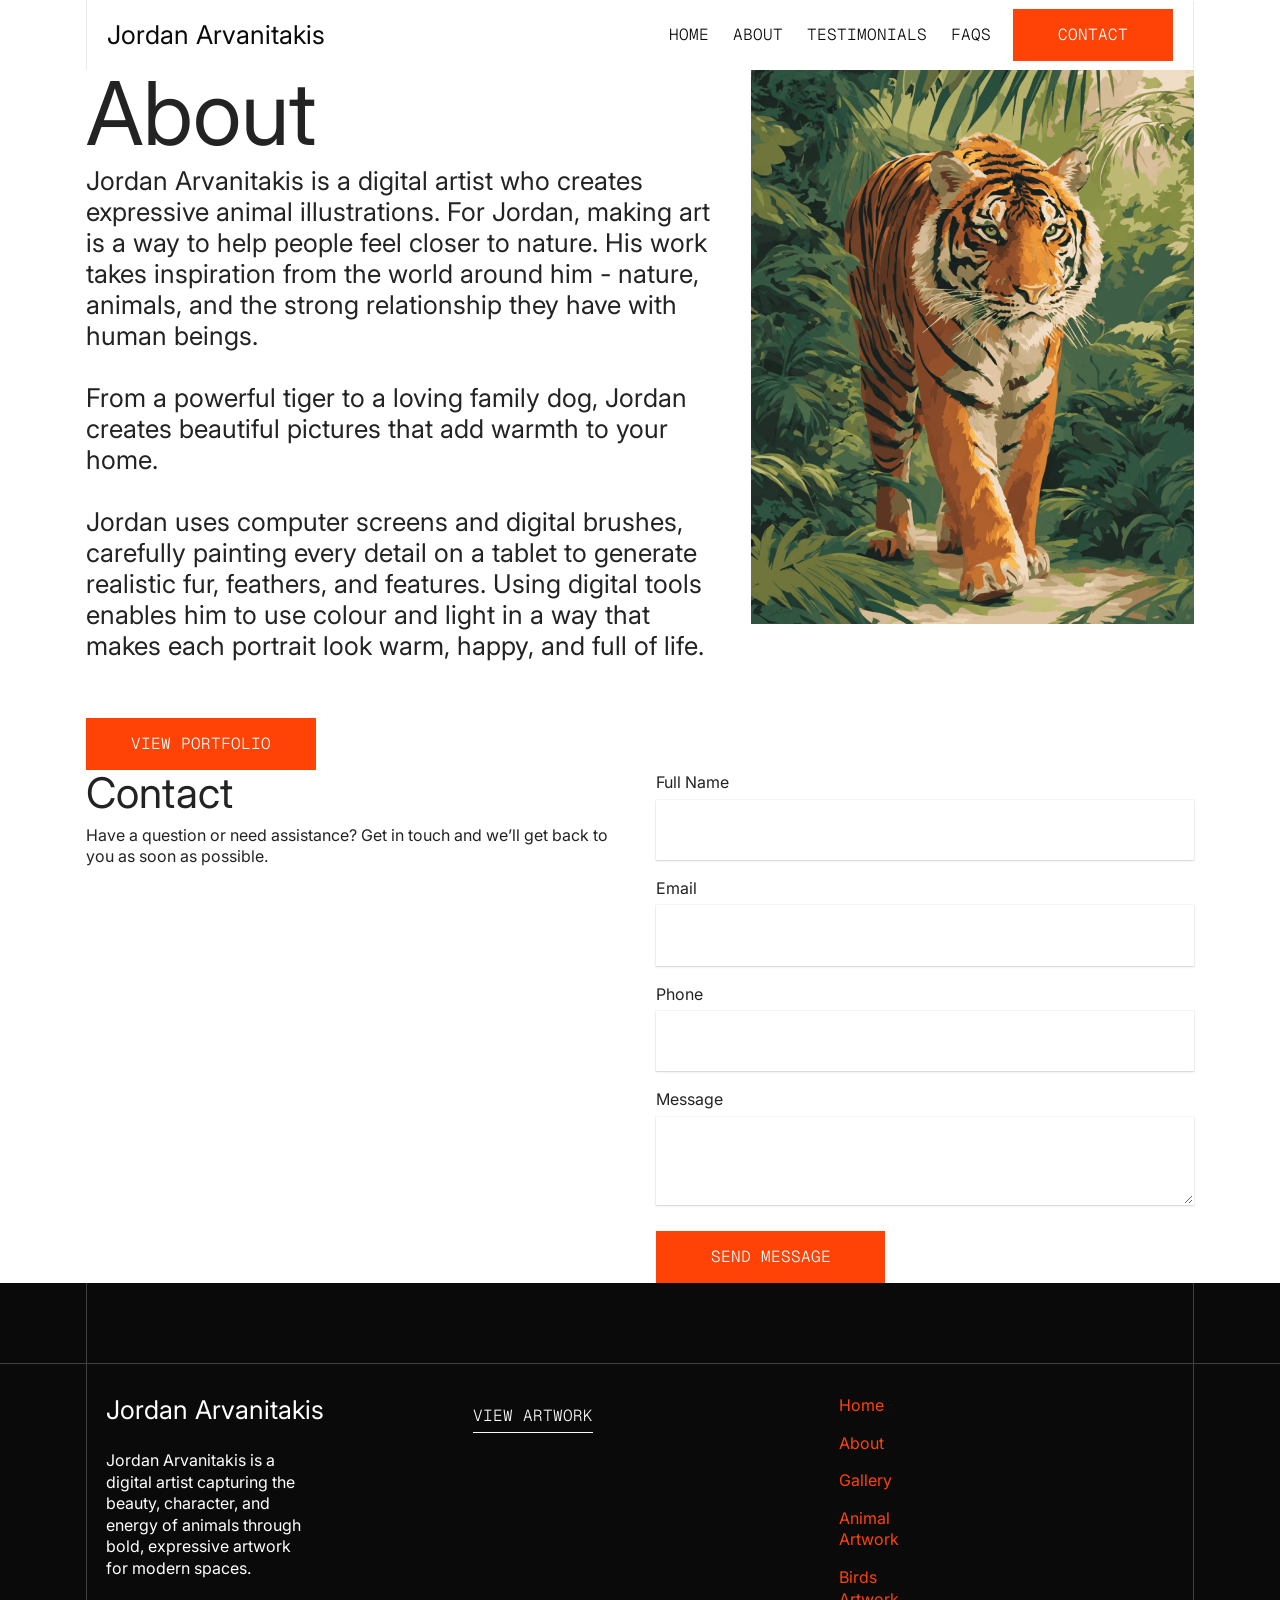
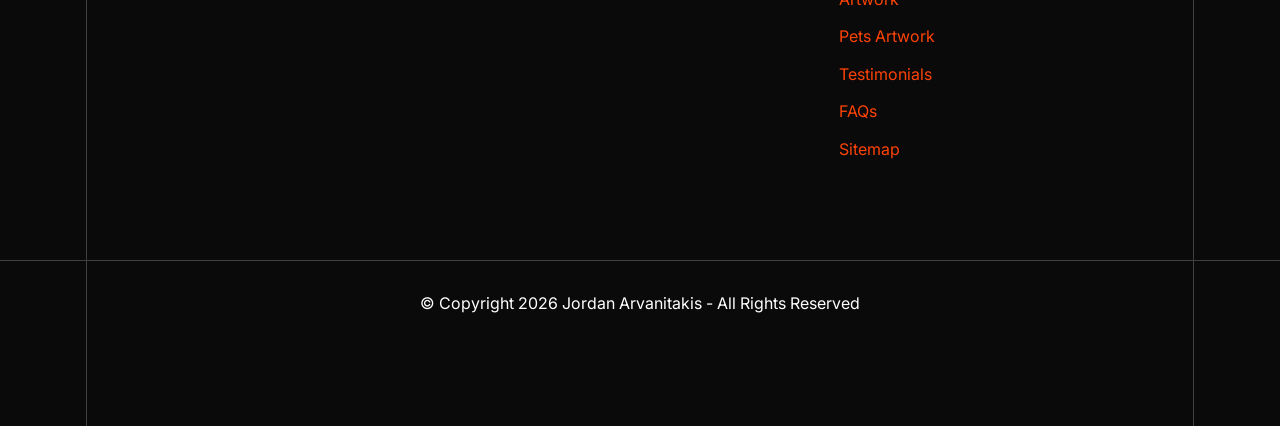
==== about.html @ f54980c2 "Add files via upload" ====
<!DOCTYPE html>
<html  >
<head>
  
  <meta charset="UTF-8">
  <meta http-equiv="X-UA-Compatible" content="IE=edge">
  
  <meta name="viewport" content="width=device-width, initial-scale=1, minimum-scale=1">
  <link rel="shortcut icon" href="assets/images/jordan-arvanitakis-favicon.png-128x128.png" type="image/x-icon">
  <meta name="description" content="Jordan Arvanitakis is a digital artist specialising in creating stylised, illustration-based artwork that emphasises colour, shape, and personality over realism.">
  
  
  <title>About - Jordan Arvanitakis</title>
  <link rel="stylesheet" href="assets/bootstrap/css/bootstrap.min.css">
  <link rel="stylesheet" href="assets/dropdown/css/style.css">
  <link rel="stylesheet" href="assets/socicon/css/styles.css">
  <link rel="stylesheet" href="assets/theme/css/style.css">
  <link rel="stylesheet" href="assets/recaptcha.css">
  <link rel="preload" href="https://fonts.googleapis.com/css?family=Inter:100,200,300,400,500,600,700,800,900,100i,200i,300i,400i,500i,600i,700i,800i,900i&display=swap" as="style" onload="this.onload=null;this.rel='stylesheet'">
  <noscript><link rel="stylesheet" href="https://fonts.googleapis.com/css?family=Inter:100,200,300,400,500,600,700,800,900,100i,200i,300i,400i,500i,600i,700i,800i,900i&display=swap"></noscript>
  <link rel="preload" href="https://fonts.googleapis.com/css?family=Geist+Mono:100,200,300,400,500,600,700,800,900&display=swap" as="style" onload="this.onload=null;this.rel='stylesheet'">
  <noscript><link rel="stylesheet" href="https://fonts.googleapis.com/css?family=Geist+Mono:100,200,300,400,500,600,700,800,900&display=swap"></noscript>
  <link rel="preload" as="style" href="assets/mobirise/css/mbr-additional.css?v=6giE4V"><link rel="stylesheet" href="assets/mobirise/css/mbr-additional.css?v=6giE4V" type="text/css">

  
  <meta name="google-site-verification" content="f8q4FgjmAoF-cFjdbqZAluXVYuBTKn4Tgm8tAEx5ZVU" />
  
</head>
<body>
  
  <section data-bs-version="5.1" class="menu menu01 capturem5 cid-uZd7XUgKA3" once="menu" id="menu01-12">
    

    <nav class="navbar navbar-dropdown navbar-expand-lg">
        <div class="content-wrap container">
            <div class="navbar-brand">
                
                <span class="navbar-caption-wrap"><a class="navbar-caption text-black text-primary display-5" href="https://www.jordanarvanitakis.com/">Jordan Arvanitakis<br></a></span>
            </div>
            <button class="navbar-toggler" type="button" data-toggle="collapse" data-bs-toggle="collapse" data-target="#navbarSupportedContent" data-bs-target="#navbarSupportedContent" aria-controls="navbarNavAltMarkup" aria-expanded="false" aria-label="Toggle navigation">
                <div class="hamburger">
                    <span></span>
                    <span></span>
                    <span></span>
                    <span></span>
                </div>
            </button>
            <div class="collapse navbar-collapse" id="navbarSupportedContent">
                <ul class="navbar-nav nav-dropdown" data-app-modern-menu="true"><li class="nav-item"><a class="nav-link link text-black text-primary display-4" href="https://www.jordanarvanitakis.com/">Home</a></li>
                    <li class="nav-item"><a class="nav-link link text-black text-primary display-4" href="index.html#header02-6">About</a></li>
                    <li class="nav-item"><a class="nav-link link text-black text-primary display-4" href="index.html#slider01-d">Testimonials</a>
                    </li>
                    <li class="nav-item"><a class="nav-link link text-black text-primary display-4" href="index.html#list02-g">FAQS</a>
                    </li></ul>
                
                <div class="navbar-buttons mbr-section-btn"><a class="btn btn-primary display-4" href="index.html#form01-7">Contact</a></div>
            </div>
        </div>
    </nav>
</section>

<section data-bs-version="5.1" class="header02 capturem5 cid-vkAqWLgUhb" id="header02-14">
    

    
    

    <div class="container">
        <div class="row">
            <div class="col-12">
                <div class="content-wrapper">
                    <div class="content-wrap row">
                        <div class="col-12 col-lg-7">
                            <h2 class="mbr-section-title mbr-fonts-style display-1">
								About&nbsp;</h2>
                            <div class="text-wrapper">
                                <p class="mbr-text mbr-fonts-style display-5">Jordan Arvanitakis is a digital artist who creates expressive animal illustrations. For Jordan, making art is a way to help people feel closer to nature. His work takes inspiration from the world around him - nature, animals, and the strong relationship they have with human beings. <br><br>From a powerful tiger to a loving family dog, Jordan creates beautiful pictures that add warmth to your home.<br><br>Jordan uses computer screens and digital brushes, carefully painting every detail on a tablet to generate realistic fur, feathers, and features. Using digital tools enables him to use colour and light in a way that makes each portrait look warm, happy, and full of life.<br><br></p>
                            </div>
                            <div class="mbr-section-btn"><a class="btn btn-primary display-4" href="index.html#pricing02-h">
                                    View Portfolio
                                </a></div>
                        </div>
                        <div class="col-12 col-lg-5">
                            <div class="image-wrapper">
                                <div class="decor-wrap decor_1">
                                    <div class="item-decor"></div>
                                    <div class="item-decor decor-opacity"></div>
                                    <div class="item-decor"></div>
                                    <div class="item-decor"></div>
                                    <div class="item-decor decor-opacity"></div>
                                    <div class="item-decor decor-opacity"></div>
                                    <div class="item-decor decor-opacity"></div>
                                    <div class="item-decor shadow-none"></div>
                                    <div class="item-decor decor-opacity"></div>
                                </div>
                                <div class="decor-wrap decor_2">
                                    <div class="item-decor"></div>
                                    <div class="item-decor decor-opacity"></div>
                                    <div class="item-decor"></div>
                                </div>
                                <div class="image-wrap">
                                    <img src="assets/images/tiger.png-730x913.png" alt="digital art of a tiger">
                                </div>
                            </div>
                        </div>
                    </div>
                </div>
            </div>
        </div>
    </div>
</section>

<section data-bs-version="5.1" class="Form01 capturem5 cid-vkB77VIBfO" id="form01-15">
    

    
    

    <div class="container">
        <div class="row">
            <div class="col-12">
                <div class="content-wrapper">
                    <div class="content-wrap row">
                        <div class="col-12 col-lg-6">
                            <div class="title-wrapper">
                                <h2 class="mbr-section-title mbr-fonts-style display-2">
                                    Contact</h2>
                                <div class="text-wrapper">
                                    <p class="mbr-text mbr-fonts-style display-7">Have a question or need assistance? Get in touch and we’ll get back to you as soon as possible.<br></p>
                                </div>
                            </div>
                        </div>
                        <div class="col-12 col-lg-6">
                            <div class="mbr-form form-wrap middle-radius" data-form-type="formoid">
<!--Formbuilder Form-->
<form action="https://mobirise.eu/" method="POST" class="mbr-form form-with-styler" data-form-title="Form Name"><input type="hidden" name="email" data-form-email="true" value="BjHEv4PGvxFj/f1jnv/EBvEITRtu7Qy/v86dDc4UQ9Gm+yUvJw062eaAPAWQ0cmjGaEs1rf5EtgMruWwpx9fwsbx9ehwPtE4gn3LXOIfcolq3XjueEJnZXJbe3gaA4cv.vrNn/EWXDWfctPG412ZztK6uyhVilGeQx8qAEzvjsHOgpoCjf62zA1waWD1RDLMI2y8jzPySxSlwmOGtSCg23nObzwdxp5aoTUyeSH+NmWI6IJtOSpMcE4PUJhW1cqg+">
<div class="row">
<div hidden="hidden" data-form-alert="" class="alert alert-success col-12">Thank you. We will get in touch with you shortly.</div>
<div hidden="hidden" data-form-alert-danger="" class="alert alert-danger col-12"> Oops...! some problem! </div>
</div>
<div class="dragArea row">
<div class="col-lg-12 col-md-12 col-sm-12 form-group mb-3" data-for="name">
<label for="name-form01-15" class="form-control-label mbr-fonts-style display-7">Full Name</label>
<input type="text" name="name" data-form-field="name" class="form-control display-7" value="" id="name-form01-15">
</div>
<div class="col-lg-12 col-md-12 col-sm-12 form-group mb-3" data-for="email1">
<label for="email1-form01-15" class="form-control-label mbr-fonts-style display-7">Email</label>
<input type="email" name="email1" data-form-field="email1" class="form-control display-7" value="" id="email1-form01-15">
</div>
<div data-for="phone" class="col-lg-12 col-md-12 col-sm-12 form-group mb-3">
<label for="phone-form01-15" class="form-control-label mbr-fonts-style display-7">Phone</label>
<input type="text" name="phone" data-form-field="phone" class="form-control display-7" value="" id="phone-form01-15">
</div>
<div data-for="textarea" class="col-lg-12 col-md-12 col-sm-12 form-group mb-3">
<label for="textarea-form01-15" class="form-control-label mbr-fonts-style display-7">Message</label>
<textarea name="textarea" data-form-field="textarea" class="form-control display-7" id="textarea-form01-15"></textarea>
</div>
<div class="col-md-auto col mbr-section-btn">
<button type="submit" class="w-100 btn btn-primary display-4"> Send message </button>
</div>
</div>
</form><!--Formbuilder Form-->
</div>
                        </div>
                    </div>
                </div>
            </div>
        </div>
    </div>
</section>

<section data-bs-version="5.1" class="footer01 capturem5 cid-uZd8r8mhJC" once="footers" id="footer01-13">
	

	
	

	<div class="container">
		<div class="row">
			<div class="col-12">
				<div class="content-wrapper">
					<div class="border-wrap border_1"></div>
					<div class="content-wrap row justify-content-center main-wrap">
						<div class="col-12 col-lg-4">
							<h2 class="mbr-section-title mbr-fonts-style display-5">Jordan Arvanitakis</h2>
							<div class="text-wrapper">
								<p class="mbr-text mbr-fonts-style display-7">Jordan Arvanitakis is a digital artist capturing the beauty, character, and energy of animals through bold, expressive artwork for modern spaces.
								</p>
							</div>
						</div>
						<div class="col-12 col-lg-4">
							<div class="mbr-section-btn"><a class="btn btn-white-outline display-4" href="index.html#header01-5">
									View Artwork<br></a></div>
						</div>
						<div class="col-12 col-lg-4">
							<div class="nav-wrapper">
								<div class="nav-wrap">
									
									<ul class="list mbr-fonts-style display-7">
										<li class="item-wrap"><a href="https://www.jordanarvanitakis.com/" class="text-primary">Home</a></li>
										<li class="item-wrap"><a href="index.html#header02-6" class="text-primary">About</a></li>
										<li class="item-wrap"><a href="index.html#header01-5" class="text-primary">Gallery</a></li><li class="item-wrap"><a href="digital-animals-artwork.html" class="text-primary">Animal Artwork</a></li><li class="item-wrap"><a href="digital-birds-artwork.html" class="text-primary">Birds Artwork</a></li><li class="item-wrap"><a href="digital-pets-artwork.html" class="text-primary">Pets Artwork</a></li><li class="item-wrap"><a href="index.html#slider01-d" class="text-primary">Testimonials</a></li>
										<li class="item-wrap"><a href="index.html#list02-g" class="text-primary">FAQs</a></li><li class="item-wrap"><a href="html-sitemap.html" class="text-primary">Sitemap</a></li>
									</ul>
								</div>
							</div>
						</div>
					</div>
					<div class="border-wrap border_2"></div>
				</div>
				<div class="content-wrapper">
					<div class="content-wrap row">
						<div class="col-12">
							<p class="mbr-copy mbr-fonts-style display-7">
								© Copyright 2026 Jordan Arvanitakis - All Rights Reserved
							</p>
						</div>
					</div>
				</div>
			</div>
		</div>
	</div>
</section>


<script src="assets/bootstrap/js/bootstrap.bundle.min.js"></script>
  <script src="assets/smoothscroll/smooth-scroll.js"></script>
  <script src="assets/ytplayer/index.js"></script>
  <script src="assets/dropdown/js/navbar-dropdown.js"></script>
  <script src="assets/theme/js/script.js"></script>
  <script src="assets/formoid.min.js"></script>
  
  
  
</body>
</html>
---- assets/dropdown/css/style.css ----
.navbar-dropdown {
  left: 0;
  padding: 0;
  position: absolute;
  right: 0;
  top: 0;
  transition: all 0.45s ease;
  z-index: 1030;
  background: #282828; }
  .navbar-dropdown .navbar-logo {
    margin-right: 0.8rem;
    transition: margin 0.3s ease-in-out;
    vertical-align: middle; }
    .navbar-dropdown .navbar-logo img {
      height: 3.125rem;
      transition: all 0.3s ease-in-out; }
    .navbar-dropdown .navbar-logo.mbr-iconfont {
      font-size: 3.125rem;
      line-height: 3.125rem; }
  .navbar-dropdown .navbar-caption {
    font-weight: 700;
    white-space: normal;
    vertical-align: -4px;
    line-height: 3.125rem !important; }
    .navbar-dropdown .navbar-caption, .navbar-dropdown .navbar-caption:hover {
      color: inherit;
      text-decoration: none; }
  .navbar-dropdown .mbr-iconfont + .navbar-caption {
    vertical-align: -1px; }
  .navbar-dropdown.navbar-fixed-top {
    position: fixed; }
  .navbar-dropdown .navbar-brand span {
    vertical-align: -4px; }
  .navbar-dropdown.bg-color.transparent {
    background: none; }
  .navbar-dropdown.navbar-short .navbar-brand {
    padding: 0.625rem 0; }
    .navbar-dropdown.navbar-short .navbar-brand span {
      vertical-align: -1px; }
  .navbar-dropdown.navbar-short .navbar-caption {
    line-height: 2.375rem !important;
    vertical-align: -2px; }
  .navbar-dropdown.navbar-short .navbar-logo {
    margin-right: 0.5rem; }
    .navbar-dropdown.navbar-short .navbar-logo img {
      height: 2.375rem; }
    .navbar-dropdown.navbar-short .navbar-logo.mbr-iconfont {
      font-size: 2.375rem;
      line-height: 2.375rem; }
  .navbar-dropdown.navbar-short .mbr-table-cell {
    height: 3.625rem; }
  .navbar-dropdown .navbar-close {
    left: 0.6875rem;
    position: fixed;
    top: 0.75rem;
    z-index: 1000; }
  .navbar-dropdown .hamburger-icon {
    content: "";
    display: inline-block;
    vertical-align: middle;
    width: 16px;
    -webkit-box-shadow: 0 -6px 0 1px #282828,0 0 0 1px #282828,0 6px 0 1px #282828;
    -moz-box-shadow: 0 -6px 0 1px #282828,0 0 0 1px #282828,0 6px 0 1px #282828;
    box-shadow: 0 -6px 0 1px #282828,0 0 0 1px #282828,0 6px 0 1px #282828; }

.dropdown-menu .dropdown-toggle[data-toggle="dropdown-submenu"]::after {
  border-bottom: 0.35em solid transparent;
  border-left: 0.35em solid;
  border-right: 0;
  border-top: 0.35em solid transparent;
  margin-left: 0.3rem; }

.dropdown-menu .dropdown-item:focus {
  outline: 0; }

.nav-dropdown {
  font-size: 0.75rem;
  font-weight: 500;
  height: auto !important; }
  .nav-dropdown .nav-btn {
    padding-left: 1rem; }
  .nav-dropdown .link {
    margin: .667em 1.667em;
    font-weight: 500;
    padding: 0;
    transition: color .2s ease-in-out; }
    .nav-dropdown .link.dropdown-toggle {
      margin-right: 2.583em; }
      .nav-dropdown .link.dropdown-toggle::after {
        margin-left: .25rem;
        border-top: 0.35em solid;
        border-right: 0.35em solid transparent;
        border-left: 0.35em solid transparent;
        border-bottom: 0; }
      .nav-dropdown .link.dropdown-toggle[aria-expanded="true"] {
        margin: 0;
        padding: 0.667em 3.263em  0.667em 1.667em; }
  .nav-dropdown .link::after,
  .nav-dropdown .dropdown-item::after {
    color: inherit; }
  .nav-dropdown .btn {
    font-size: 0.75rem;
    font-weight: 700;
    letter-spacing: 0;
    margin-bottom: 0;
    padding-left: 1.25rem;
    padding-right: 1.25rem; }
  .nav-dropdown .dropdown-menu {
    border-radius: 0;
    border: 0;
    left: 0;
    margin: 0;
    padding-bottom: 1.25rem;
    padding-top: 1.25rem;
    position: relative; }
  .nav-dropdown .dropdown-submenu {
    margin-left: 0.125rem;
    top: 0; }
  .nav-dropdown .dropdown-item {
    font-weight: 500;
    line-height: 2;
    padding: 0.3846em 4.615em 0.3846em 1.5385em;
    position: relative;
    transition: color .2s ease-in-out, background-color .2s ease-in-out; }
    .nav-dropdown .dropdown-item::after {
      margin-top: -0.3077em;
      position: absolute;
      right: 1.1538em;
      top: 50%; }
    .nav-dropdown .dropdown-item:focus, .nav-dropdown .dropdown-item:hover {
      background: none; }

@media (max-width: 767px) {
  .nav-dropdown.navbar-toggleable-sm {
    bottom: 0;
    display: none;
    left: 0;
    overflow-x: hidden;
    position: fixed;
    top: 0;
    transform: translateX(-100%);
    -ms-transform: translateX(-100%);
    -webkit-transform: translateX(-100%);
    width: 18.75rem;
    z-index: 999; } }
.nav-dropdown.navbar-toggleable-xl {
  bottom: 0;
  display: none;
  left: 0;
  overflow-x: hidden;
  position: fixed;
  top: 0;
  transform: translateX(-100%);
  -ms-transform: translateX(-100%);
  -webkit-transform: translateX(-100%);
  width: 18.75rem;
  z-index: 999; }

.nav-dropdown-sm {
  display: block !important;
  overflow-x: hidden;
  overflow: auto;
  padding-top: 3.875rem; }
  .nav-dropdown-sm::after {
    content: "";
    display: block;
    height: 3rem;
    width: 100%; }
  .nav-dropdown-sm.collapse.in ~ .navbar-close {
    display: block !important; }
  .nav-dropdown-sm.collapsing, .nav-dropdown-sm.collapse.in {
    transform: translateX(0);
    -ms-transform: translateX(0);
    -webkit-transform: translateX(0);
    transition: all 0.25s ease-out;
    -webkit-transition: all 0.25s ease-out;
    background: #282828; }
  .nav-dropdown-sm.collapsing[aria-expanded="false"] {
    transform: translateX(-100%);
    -ms-transform: translateX(-100%);
    -webkit-transform: translateX(-100%); }
  .nav-dropdown-sm .nav-item {
    display: block;
    margin-left: 0 !important;
    padding-left: 0; }
  .nav-dropdown-sm .link,
  .nav-dropdown-sm .dropdown-item {
    border-top: 1px dotted rgba(255, 255, 255, 0.1);
    font-size: 0.8125rem;
    line-height: 1.6;
    margin: 0 !important;
    padding: 0.875rem 2.4rem 0.875rem 1.5625rem !important;
    position: relative;
    white-space: normal; }
    .nav-dropdown-sm .link:focus, .nav-dropdown-sm .link:hover,
    .nav-dropdown-sm .dropdown-item:focus,
    .nav-dropdown-sm .dropdown-item:hover {
      background: rgba(0, 0, 0, 0.2) !important;
      color: #c0a375; }
  .nav-dropdown-sm .nav-btn {
    position: relative;
    padding: 1.5625rem 1.5625rem 0 1.5625rem; }
    .nav-dropdown-sm .nav-btn::before {
      border-top: 1px dotted rgba(255, 255, 255, 0.1);
      content: "";
      left: 0;
      position: absolute;
      top: 0;
      width: 100%; }
    .nav-dropdown-sm .nav-btn + .nav-btn {
      padding-top: 0.625rem; }
      .nav-dropdown-sm .nav-btn + .nav-btn::before {
        display: none; }
  .nav-dropdown-sm .btn {
    padding: 0.625rem 0; }
  .nav-dropdown-sm .dropdown-toggle[data-toggle="dropdown-submenu"]::after {
    margin-left: .25rem;
    border-top: 0.35em solid;
    border-right: 0.35em solid transparent;
    border-left: 0.35em solid transparent;
    border-bottom: 0; }
  .nav-dropdown-sm .dropdown-toggle[data-toggle="dropdown-submenu"][aria-expanded="true"]::after {
    border-top: 0;
    border-right: 0.35em solid transparent;
    border-left: 0.35em solid transparent;
    border-bottom: 0.35em solid; }
  .nav-dropdown-sm .dropdown-menu {
    margin: 0;
    padding: 0;
    position: relative;
    top: 0;
    left: 0;
    width: 100%;
    border: 0;
    float: none;
    border-radius: 0;
    background: none; }
  .nav-dropdown-sm .dropdown-submenu {
    left: 100%;
    margin-left: 0.125rem;
    margin-top: -1.25rem;
    top: 0; }

.navbar-toggleable-sm .nav-dropdown .dropdown-menu {
  position: absolute; }

.navbar-toggleable-sm .nav-dropdown .dropdown-submenu {
  left: 100%;
  margin-left: 0.125rem;
  margin-top: -1.25rem;
  top: 0; }

.navbar-toggleable-sm.opened .nav-dropdown .dropdown-menu {
  position: relative; }

.navbar-toggleable-sm.opened .nav-dropdown .dropdown-submenu {
  left: 0;
  margin-left: 00rem;
  margin-top: 0rem;
  top: 0; }

.is-builder .nav-dropdown.collapsing {
  transition: none !important; }
---- assets/socicon/css/styles.css ----
@charset "UTF-8";

@font-face {
  font-family: 'Socicon';
  src:  url('../fonts/socicon.eot');
  src:  url('../fonts/socicon.eot?#iefix') format('embedded-opentype'),
    url('../fonts/socicon.woff2') format('woff2'),
    url('../fonts/socicon.ttf') format('truetype'),
    url('../fonts/socicon.woff') format('woff'),
    url('../fonts/socicon.svg#socicon') format('svg');
  font-weight: normal;
  font-style: normal;
  font-display: swap;
}

[data-icon]:before {
  font-family: "socicon" !important;
  content: attr(data-icon);
  font-style: normal !important;
  font-weight: normal !important;
  font-variant: normal !important;
  text-transform: none !important;
  speak: none;
  line-height: 1;
  -webkit-font-smoothing: antialiased;
  -moz-osx-font-smoothing: grayscale;
}

[class^="socicon-"], [class*=" socicon-"] {
  /* use !important to prevent issues with browser extensions that change fonts */
  font-family: 'Socicon' !important;
  speak: none;
  font-style: normal;
  font-weight: normal;
  font-variant: normal;
  text-transform: none;
  line-height: 1;

  /* Better Font Rendering =========== */
  -webkit-font-smoothing: antialiased;
  -moz-osx-font-smoothing: grayscale;
}

.socicon-500px:before {
  content: "\e000";
}
.socicon-8tracks:before {
  content: "\e001";
}
.socicon-airbnb:before {
  content: "\e002";
}
.socicon-alliance:before {
  content: "\e003";
}
.socicon-amazon:before {
  content: "\e004";
}
.socicon-amplement:before {
  content: "\e005";
}
.socicon-android:before {
  content: "\e006";
}
.socicon-angellist:before {
  content: "\e007";
}
.socicon-apple:before {
  content: "\e008";
}
.socicon-appnet:before {
  content: "\e009";
}
.socicon-baidu:before {
  content: "\e00a";
}
.socicon-bandcamp:before {
  content: "\e00b";
}
.socicon-battlenet:before {
  content: "\e00c";
}
.socicon-mixer:before {
  content: "\e00d";
}
.socicon-bebee:before {
  content: "\e00e";
}
.socicon-bebo:before {
  content: "\e00f";
}
.socicon-behance:before {
  content: "\e010";
}
.socicon-blizzard:before {
  content: "\e011";
}
.socicon-blogger:before {
  content: "\e012";
}
.socicon-buffer:before {
  content: "\e013";
}
.socicon-chrome:before {
  content: "\e014";
}
.socicon-coderwall:before {
  content: "\e015";
}
.socicon-curse:before {
  content: "\e016";
}
.socicon-dailymotion:before {
  content: "\e017";
}
.socicon-deezer:before {
  content: "\e018";
}
.socicon-delicious:before {
  content: "\e019";
}
.socicon-deviantart:before {
  content: "\e01a";
}
.socicon-diablo:before {
  content: "\e01b";
}
.socicon-digg:before {
  content: "\e01c";
}
.socicon-discord:before {
  content: "\e01d";
}
.socicon-disqus:before {
  content: "\e01e";
}
.socicon-douban:before {
  content: "\e01f";
}
.socicon-draugiem:before {
  content: "\e020";
}
.socicon-dribbble:before {
  content: "\e021";
}
.socicon-drupal:before {
  content: "\e022";
}
.socicon-ebay:before {
  content: "\e023";
}
.socicon-ello:before {
  content: "\e024";
}
.socicon-endomodo:before {
  content: "\e025";
}
.socicon-envato:before {
  content: "\e026";
}
.socicon-etsy:before {
  content: "\e027";
}
.socicon-facebook:before {
  content: "\e028";
}
.socicon-feedburner:before {
  content: "\e029";
}
.socicon-filmweb:before {
  content: "\e02a";
}
.socicon-firefox:before {
  content: "\e02b";
}
.socicon-flattr:before {
  content: "\e02c";
}
.socicon-flickr:before {
  content: "\e02d";
}
.socicon-formulr:before {
  content: "\e02e";
}
.socicon-forrst:before {
  content: "\e02f";
}
.socicon-foursquare:before {
  content: "\e030";
}
.socicon-friendfeed:before {
  content: "\e031";
}
.socicon-github:before {
  content: "\e032";
}
.socicon-goodreads:before {
  content: "\e033";
}
.socicon-google:before {
  content: "\e034";
}
.socicon-googlescholar:before {
  content: "\e035";
}
.socicon-googlegroups:before {
  content: "\e036";
}
.socicon-googlephotos:before {
  content: "\e037";
}
.socicon-googleplus:before {
  content: "\e038";
}
.socicon-grooveshark:before {
  content: "\e039";
}
.socicon-hackerrank:before {
  content: "\e03a";
}
.socicon-hearthstone:before {
  content: "\e03b";
}
.socicon-hellocoton:before {
  content: "\e03c";
}
.socicon-heroes:before {
  content: "\e03d";
}
.socicon-smashcast:before {
  content: "\e03e";
}
.socicon-horde:before {
  content: "\e03f";
}
.socicon-houzz:before {
  content: "\e040";
}
.socicon-icq:before {
  content: "\e041";
}
.socicon-identica:before {
  content: "\e042";
}
.socicon-imdb:before {
  content: "\e043";
}
.socicon-instagram:before {
  content: "\e044";
}
.socicon-issuu:before {
  content: "\e045";
}
.socicon-istock:before {
  content: "\e046";
}
.socicon-itunes:before {
  content: "\e047";
}
.socicon-keybase:before {
  content: "\e048";
}
.socicon-lanyrd:before {
  content: "\e049";
}
.socicon-lastfm:before {
  content: "\e04a";
}
.socicon-line:before {
  content: "\e04b";
}
.socicon-linkedin:before {
  content: "\e04c";
}
.socicon-livejournal:before {
  content: "\e04d";
}
.socicon-lyft:before {
  content: "\e04e";
}
.socicon-macos:before {
  content: "\e04f";
}
.socicon-mail:before {
  content: "\e050";
}
.socicon-medium:before {
  content: "\e051";
}
.socicon-meetup:before {
  content: "\e052";
}
.socicon-mixcloud:before {
  content: "\e053";
}
.socicon-modelmayhem:before {
  content: "\e054";
}
.socicon-mumble:before {
  content: "\e055";
}
.socicon-myspace:before {
  content: "\e056";
}
.socicon-newsvine:before {
  content: "\e057";
}
.socicon-nintendo:before {
  content: "\e058";
}
.socicon-npm:before {
  content: "\e059";
}
.socicon-odnoklassniki:before {
  content: "\e05a";
}
.socicon-openid:before {
  content: "\e05b";
}
.socicon-opera:before {
  content: "\e05c";
}
.socicon-outlook:before {
  content: "\e05d";
}
.socicon-overwatch:before {
  content: "\e05e";
}
.socicon-patreon:before {
  content: "\e05f";
}
.socicon-paypal:before {
  content: "\e060";
}
.socicon-periscope:before {
  content: "\e061";
}
.socicon-persona:before {
  content: "\e062";
}
.socicon-pinterest:before {
  content: "\e063";
}
.socicon-play:before {
  content: "\e064";
}
.socicon-player:before {
  content: "\e065";
}
.socicon-playstation:before {
  content: "\e066";
}
.socicon-pocket:before {
  content: "\e067";
}
.socicon-qq:before {
  content: "\e068";
}
.socicon-quora:before {
  content: "\e069";
}
.socicon-raidcall:before {
  content: "\e06a";
}
.socicon-ravelry:before {
  content: "\e06b";
}
.socicon-reddit:before {
  content: "\e06c";
}
.socicon-renren:before {
  content: "\e06d";
}
.socicon-researchgate:before {
  content: "\e06e";
}
.socicon-residentadvisor:before {
  content: "\e06f";
}
.socicon-reverbnation:before {
  content: "\e070";
}
.socicon-rss:before {
  content: "\e071";
}
.socicon-sharethis:before {
  content: "\e072";
}
.socicon-skype:before {
  content: "\e073";
}
.socicon-slideshare:before {
  content: "\e074";
}
.socicon-smugmug:before {
  content: "\e075";
}
.socicon-snapchat:before {
  content: "\e076";
}
.socicon-songkick:before {
  content: "\e077";
}
.socicon-soundcloud:before {
  content: "\e078";
}
.socicon-spotify:before {
  content: "\e079";
}
.socicon-stackexchange:before {
  content: "\e07a";
}
.socicon-stackoverflow:before {
  content: "\e07b";
}
.socicon-starcraft:before {
  content: "\e07c";
}
.socicon-stayfriends:before {
  content: "\e07d";
}
.socicon-steam:before {
  content: "\e07e";
}
.socicon-storehouse:before {
  content: "\e07f";
}
.socicon-strava:before {
  content: "\e080";
}
.socicon-streamjar:before {
  content: "\e081";
}
.socicon-stumbleupon:before {
  content: "\e082";
}
.socicon-swarm:before {
  content: "\e083";
}
.socicon-teamspeak:before {
  content: "\e084";
}
.socicon-teamviewer:before {
  content: "\e085";
}
.socicon-technorati:before {
  content: "\e086";
}
.socicon-telegram:before {
  content: "\e087";
}
.socicon-tripadvisor:before {
  content: "\e088";
}
.socicon-tripit:before {
  content: "\e089";
}
.socicon-triplej:before {
  content: "\e08a";
}
.socicon-tumblr:before {
  content: "\e08b";
}
.socicon-twitch:before {
  content: "\e08c";
}
.socicon-twitter:before {
  content: "\e08d";
}
.socicon-uber:before {
  content: "\e08e";
}
.socicon-ventrilo:before {
  content: "\e08f";
}
.socicon-viadeo:before {
  content: "\e090";
}
.socicon-viber:before {
  content: "\e091";
}
.socicon-viewbug:before {
  content: "\e092";
}
.socicon-vimeo:before {
  content: "\e093";
}
.socicon-vine:before {
  content: "\e094";
}
.socicon-vkontakte:before {
  content: "\e095";
}
.socicon-warcraft:before {
  content: "\e096";
}
.socicon-wechat:before {
  content: "\e097";
}
.socicon-weibo:before {
  content: "\e098";
}
.socicon-whatsapp:before {
  content: "\e099";
}
.socicon-wikipedia:before {
  content: "\e09a";
}
.socicon-windows:before {
  content: "\e09b";
}
.socicon-wordpress:before {
  content: "\e09c";
}
.socicon-wykop:before {
  content: "\e09d";
}
.socicon-xbox:before {
  content: "\e09e";
}
.socicon-xing:before {
  content: "\e09f";
}
.socicon-yahoo:before {
  content: "\e0a0";
}
.socicon-yammer:before {
  content: "\e0a1";
}
.socicon-yandex:before {
  content: "\e0a2";
}
.socicon-yelp:before {
  content: "\e0a3";
}
.socicon-younow:before {
  content: "\e0a4";
}
.socicon-youtube:before {
  content: "\e0a5";
}
.socicon-zapier:before {
  content: "\e0a6";
}
.socicon-zerply:before {
  content: "\e0a7";
}
.socicon-zomato:before {
  content: "\e0a8";
}
.socicon-zynga:before {
  content: "\e0a9";
}
.socicon-bluesky:before {
  content: "\e0aa";
}
.socicon-threads:before {
  content: "\e0ab";
}
.socicon-spreadshirt:before {
  content: "\e901";
}
.socicon-gamejolt:before {
  content: "\e902";
}
.socicon-trello:before {
  content: "\e903";
}
.socicon-tunein:before {
  content: "\e904";
}
.socicon-bloglovin:before {
  content: "\e905";
}
.socicon-gamewisp:before {
  content: "\e906";
}
.socicon-messenger:before {
  content: "\e907";
}
.socicon-pandora:before {
  content: "\e908";
}
.socicon-augment:before {
  content: "\e909";
}
.socicon-bitbucket:before {
  content: "\e90a";
}
.socicon-fyuse:before {
  content: "\e90b";
}
.socicon-yt-gaming:before {
  content: "\e90c";
}
.socicon-sketchfab:before {
  content: "\e90d";
}
.socicon-mobcrush:before {
  content: "\e90e";
}
.socicon-microsoft:before {
  content: "\e90f";
}
.socicon-realtor:before {
  content: "\e910";
}
.socicon-tidal:before {
  content: "\e911";
}
.socicon-qobuz:before {
  content: "\e912";
}
.socicon-natgeo:before {
  content: "\e913";
}
.socicon-mastodon:before {
  content: "\e914";
}
.socicon-unsplash:before {
  content: "\e915";
}
.socicon-homeadvisor:before {
  content: "\e916";
}
.socicon-angieslist:before {
  content: "\e917";
}
.socicon-codepen:before {
  content: "\e918";
}
.socicon-slack:before {
  content: "\e919";
}
.socicon-openaigym:before {
  content: "\e91a";
}
.socicon-logmein:before {
  content: "\e91b";
}
.socicon-fiverr:before {
  content: "\e91c";
}
.socicon-gotomeeting:before {
  content: "\e91d";
}
.socicon-aliexpress:before {
  content: "\e91e";
}
.socicon-guru:before {
  content: "\e91f";
}
.socicon-appstore:before {
  content: "\e920";
}
.socicon-homes:before {
  content: "\e921";
}
.socicon-zoom:before {
  content: "\e922";
}
.socicon-alibaba:before {
  content: "\e923";
}
.socicon-craigslist:before {
  content: "\e924";
}
.socicon-wix:before {
  content: "\e925";
}
.socicon-redfin:before {
  content: "\e926";
}
.socicon-googlecalendar:before {
  content: "\e927";
}
.socicon-shopify:before {
  content: "\e928";
}
.socicon-freelancer:before {
  content: "\e929";
}
.socicon-seedrs:before {
  content: "\e92a";
}
.socicon-bing:before {
  content: "\e92b";
}
.socicon-doodle:before {
  content: "\e92c";
}
.socicon-bonanza:before {
  content: "\e92d";
}
.socicon-squarespace:before {
  content: "\e92e";
}
.socicon-toptal:before {
  content: "\e92f";
}
.socicon-gust:before {
  content: "\e930";
}
.socicon-ask:before {
  content: "\e931";
}
.socicon-trulia:before {
  content: "\e932";
}
.socicon-loomly:before {
  content: "\e933";
}
.socicon-ghost:before {
  content: "\e934";
}
.socicon-upwork:before {
  content: "\e935";
}
.socicon-fundable:before {
  content: "\e936";
}
.socicon-booking:before {
  content: "\e937";
}
.socicon-googlemaps:before {
  content: "\e938";
}
.socicon-zillow:before {
  content: "\e939";
}
.socicon-niconico:before {
  content: "\e93a";
}
.socicon-toneden:before {
  content: "\e93b";
}
.socicon-crunchbase:before {
  content: "\e93c";
}
.socicon-homefy:before {
  content: "\e93d";
}
.socicon-calendly:before {
  content: "\e93e";
}
.socicon-livemaster:before {
  content: "\e93f";
}
.socicon-udemy:before {
  content: "\e940";
}
.socicon-codered:before {
  content: "\e941";
}
.socicon-origin:before {
  content: "\e942";
}
.socicon-nextdoor:before {
  content: "\e943";
}
.socicon-portfolio:before {
  content: "\e944";
}
.socicon-instructables:before {
  content: "\e945";
}
.socicon-gitlab:before {
  content: "\e946";
}
.socicon-hackernews:before {
  content: "\e947";
}
.socicon-smashwords:before {
  content: "\e948";
}
.socicon-kobo:before {
  content: "\e949";
}
.socicon-bookbub:before {
  content: "\e94a";
}
.socicon-mailru:before {
  content: "\e94b";
}
.socicon-moddb:before {
  content: "\e94c";
}
.socicon-indiedb:before {
  content: "\e94d";
}
.socicon-traxsource:before {
  content: "\e94e";
}
.socicon-gamefor:before {
  content: "\e94f";
}
.socicon-pixiv:before {
  content: "\e950";
}
.socicon-myanimelist:before {
  content: "\e951";
}
.socicon-blackberry:before {
  content: "\e952";
}
.socicon-wickr:before {
  content: "\e953";
}
.socicon-spip:before {
  content: "\e954";
}
.socicon-napster:before {
  content: "\e955";
}
.socicon-beatport:before {
  content: "\e956";
}
.socicon-hackerone:before {
  content: "\e957";
}
.socicon-internet:before {
  content: "\e958";
}
.socicon-ubuntu:before {
  content: "\e959";
}
.socicon-artstation:before {
  content: "\e95a";
}
.socicon-invision:before {
  content: "\e95b";
}
.socicon-torial:before {
  content: "\e95c";
}
.socicon-collectorz:before {
  content: "\e95d";
}
.socicon-seenthis:before {
  content: "\e95e";
}
.socicon-googleplaymusic:before {
  content: "\e95f";
}
.socicon-debian:before {
  content: "\e960";
}
.socicon-filmfreeway:before {
  content: "\e961";
}
.socicon-gnome:before {
  content: "\e962";
}
.socicon-itchio:before {
  content: "\e963";
}
.socicon-jamendo:before {
  content: "\e964";
}
.socicon-mix:before {
  content: "\e965";
}
.socicon-sharepoint:before {
  content: "\e966";
}
.socicon-tinder:before {
  content: "\e967";
}
.socicon-windguru:before {
  content: "\e968";
}
.socicon-cdbaby:before {
  content: "\e969";
}
.socicon-elementaryos:before {
  content: "\e96a";
}
.socicon-stage32:before {
  content: "\e96b";
}
.socicon-tiktok:before {
  content: "\e96c";
}
.socicon-gitter:before {
  content: "\e96d";
}
.socicon-letterboxd:before {
  content: "\e96e";
}
.socicon-threema:before {
  content: "\e96f";
}
.socicon-splice:before {
  content: "\e970";
}
.socicon-metapop:before {
  content: "\e971";
}
.socicon-naver:before {
  content: "\e972";
}
.socicon-remote:before {
  content: "\e973";
}
.socicon-flipboard:before {
  content: "\e974";
}
.socicon-googlehangouts:before {
  content: "\e975";
}
.socicon-dlive:before {
  content: "\e976";
}
.socicon-vsco:before {
  content: "\e977";
}
.socicon-stitcher:before {
  content: "\e978";
}
.socicon-avvo:before {
  content: "\e979";
}
.socicon-redbubble:before {
  content: "\e97a";
}
.socicon-society6:before {
  content: "\e97b";
}
.socicon-zazzle:before {
  content: "\e97c";
}
.socicon-eitaa:before {
  content: "\e97d";
}
.socicon-soroush:before {
  content: "\e97e";
}
.socicon-bale:before {
  content: "\e97f";
}
---- assets/theme/css/style.css ----
@charset "UTF-8";
section {
  background-color: #ffffff;
}

body {
  font-style: normal;
  line-height: 1.5;
  font-weight: 400;
  color: #232323;
  position: relative;
}

button {
  background-color: transparent;
  border-color: transparent;
}

.embla__button,
.carousel-control {
  background-color: #edefea !important;
  opacity: 0.8 !important;
  color: #464845 !important;
  border-color: #edefea !important;
}

.carousel .close,
.modalWindow .close {
  background-color: #edefea !important;
  color: #464845 !important;
  border-color: #edefea !important;
  opacity: 0.8 !important;
}

.carousel .close:hover,
.modalWindow .close:hover {
  opacity: 1 !important;
}

.carousel-indicators li {
  background-color: #edefea !important;
  border: 2px solid #464845 !important;
}

.carousel-indicators li:hover,
.carousel-indicators li:active {
  opacity: 0.8 !important;
}

.embla__button:hover,
.carousel-control:hover {
  background-color: #edefea !important;
  opacity: 1 !important;
}

.modalWindow-video-container {
  height: 80%;
}

section,
.container,
.container-fluid {
  position: relative;
  word-wrap: break-word;
}

a.mbr-iconfont:hover {
  text-decoration: none;
}

.article .lead p,
.article .lead ul,
.article .lead ol,
.article .lead pre,
.article .lead blockquote {
  margin-bottom: 0;
}

a {
  font-style: normal;
  font-weight: 400;
  cursor: pointer;
}
a, a:hover {
  text-decoration: none;
}

.mbr-section-title {
  font-style: normal;
  line-height: 1.3;
}

.mbr-section-subtitle {
  line-height: 1.3;
}

.mbr-text {
  font-style: normal;
  line-height: 1.7;
}

h1,
h2,
h3,
h4,
h5,
h6,
.display-1,
.display-2,
.display-4,
.display-5,
.display-7,
span,
p,
a {
  line-height: 1;
  word-break: break-word;
  word-wrap: break-word;
  font-weight: 400;
}

b,
strong {
  font-weight: bold;
}

input:-webkit-autofill, input:-webkit-autofill:hover, input:-webkit-autofill:focus, input:-webkit-autofill:active {
  transition-delay: 9999s;
  -webkit-transition-property: background-color, color;
  transition-property: background-color, color;
}

textarea[type=hidden] {
  display: none;
}

section {
  background-position: 50% 50%;
  background-repeat: no-repeat;
  background-size: cover;
}
section .mbr-background-video,
section .mbr-background-video-preview {
  position: absolute;
  bottom: 0;
  left: 0;
  right: 0;
  top: 0;
}

.hidden {
  visibility: hidden;
}

.mbr-z-index20 {
  z-index: 20;
}

/*! Base colors */
.mbr-white {
  color: #ffffff;
}

.mbr-black {
  color: #111111;
}

.mbr-bg-white {
  background-color: #ffffff;
}

.mbr-bg-black {
  background-color: #000000;
}

/*! Text-aligns */
.align-left {
  text-align: left;
}

.align-center {
  text-align: center;
}

.align-right {
  text-align: right;
}

/*! Font-weight  */
.mbr-light {
  font-weight: 300;
}

.mbr-regular {
  font-weight: 400;
}

.mbr-semibold {
  font-weight: 500;
}

.mbr-bold {
  font-weight: 700;
}

/*! Media  */
.media-content {
  flex-basis: 100%;
}

.media-container-row {
  display: flex;
  flex-direction: row;
  flex-wrap: wrap;
  justify-content: center;
  align-content: center;
  align-items: start;
}
.media-container-row .media-size-item {
  width: 400px;
}

.media-container-column {
  display: flex;
  flex-direction: column;
  flex-wrap: wrap;
  justify-content: center;
  align-content: center;
  align-items: stretch;
}
.media-container-column > * {
  width: 100%;
}

@media (min-width: 992px) {
  .media-container-row {
    flex-wrap: nowrap;
  }
}
figure {
  margin-bottom: 0;
  overflow: hidden;
}

figure[mbr-media-size] {
  transition: width 0.1s;
}

img,
iframe {
  display: block;
  width: 100%;
}

.card {
  background-color: transparent;
  border: none;
}

.card-box {
  width: 100%;
}

.card-img {
  text-align: center;
  flex-shrink: 0;
  -webkit-flex-shrink: 0;
}

.media {
  max-width: 100%;
  margin: 0 auto;
}

.mbr-figure {
  align-self: center;
}

.media-container > div {
  max-width: 100%;
}

.mbr-figure img,
.card-img img {
  width: 100%;
}

@media (max-width: 991px) {
  .media-size-item {
    width: auto !important;
  }
  .media {
    width: auto;
  }
  .mbr-figure {
    width: 100% !important;
  }
}
/*! Buttons */
.mbr-section-btn {
  margin-left: -0.6rem;
  margin-right: -0.6rem;
  font-size: 0;
}

.btn {
  font-weight: 600;
  border-width: 1px;
  font-style: normal;
  margin: 0.6rem 0.6rem;
  white-space: normal;
  transition: all 0.2s ease-in-out;
  display: inline-flex;
  align-items: center;
  justify-content: center;
  word-break: break-word;
}

.btn-sm {
  font-weight: 600;
  letter-spacing: 0px;
  transition: all 0.3s ease-in-out;
}

.btn-md {
  font-weight: 600;
  letter-spacing: 0px;
  transition: all 0.3s ease-in-out;
}

.btn-lg {
  font-weight: 600;
  letter-spacing: 0px;
  transition: all 0.3s ease-in-out;
}

.btn-form {
  margin: 0;
}
.btn-form:hover {
  cursor: pointer;
}

nav .mbr-section-btn {
  margin-left: 0rem;
  margin-right: 0rem;
}

/*! Btn icon margin */
.btn .mbr-iconfont,
.btn.btn-sm .mbr-iconfont {
  order: 1;
  cursor: pointer;
  margin-left: 0.5rem;
  vertical-align: sub;
}

.btn.btn-md .mbr-iconfont,
.btn.btn-md .mbr-iconfont {
  margin-left: 0.8rem;
}

.mbr-regular {
  font-weight: 400;
}

.mbr-semibold {
  font-weight: 500;
}

.mbr-bold {
  font-weight: 700;
}

[type=submit] {
  -webkit-appearance: none;
}

/*! Full-screen */
.mbr-fullscreen .mbr-overlay {
  min-height: 100vh;
}

.mbr-fullscreen {
  display: flex;
  display: -moz-flex;
  display: -ms-flex;
  display: -o-flex;
  align-items: center;
  min-height: 100vh;
  padding-top: 3rem;
  padding-bottom: 3rem;
}

/*! Map */
.map {
  height: 25rem;
  position: relative;
}
.map iframe {
  width: 100%;
  height: 100%;
}

/*! Scroll to top arrow */
.mbr-arrow-up {
  bottom: 25px;
  right: 90px;
  position: fixed;
  text-align: right;
  z-index: 5000;
  color: #ffffff;
  font-size: 22px;
}

.mbr-arrow-up a {
  background: rgba(0, 0, 0, 0.2);
  border-radius: 50%;
  color: #fff;
  display: inline-block;
  height: 60px;
  width: 60px;
  border: 2px solid #fff;
  outline-style: none !important;
  position: relative;
  text-decoration: none;
  transition: all 0.3s ease-in-out;
  cursor: pointer;
  text-align: center;
}
.mbr-arrow-up a:hover {
  background-color: rgba(0, 0, 0, 0.4);
}
.mbr-arrow-up a i {
  line-height: 60px;
}

.mbr-arrow-up-icon {
  display: block;
  color: #fff;
}

.mbr-arrow-up-icon::before {
  content: "›";
  display: inline-block;
  font-family: serif;
  font-size: 22px;
  line-height: 1;
  font-style: normal;
  position: relative;
  top: 6px;
  left: -4px;
  transform: rotate(-90deg);
}

/*! Arrow Down */
.mbr-arrow {
  position: absolute;
  bottom: 45px;
  left: 50%;
  width: 60px;
  height: 60px;
  cursor: pointer;
  background-color: rgba(80, 80, 80, 0.5);
  border-radius: 50%;
  transform: translateX(-50%);
}
@media (max-width: 767px) {
  .mbr-arrow {
    display: none;
  }
}
.mbr-arrow > a {
  display: inline-block;
  text-decoration: none;
  outline-style: none;
  animation: arrowdown 1.7s ease-in-out infinite;
  color: #ffffff;
}
.mbr-arrow > a > i {
  position: absolute;
  top: -2px;
  left: 15px;
  font-size: 2rem;
}

#scrollToTop a i::before {
  content: "";
  position: absolute;
  display: block;
  border-bottom: 2.5px solid #fff;
  border-left: 2.5px solid #fff;
  width: 27.8%;
  height: 27.8%;
  left: 50%;
  top: 51%;
  transform: translateY(-30%) translateX(-50%) rotate(135deg);
}

@keyframes arrowdown {
  0% {
    transform: translateY(0px);
  }
  50% {
    transform: translateY(-5px);
  }
  100% {
    transform: translateY(0px);
  }
}
@media (max-width: 500px) {
  .mbr-arrow-up {
    left: 0;
    right: 0;
    text-align: center;
  }
}
/*Gradients animation*/
@keyframes gradient-animation {
  from {
    background-position: 0% 100%;
    animation-timing-function: ease-in-out;
  }
  to {
    background-position: 100% 0%;
    animation-timing-function: ease-in-out;
  }
}
.bg-gradient {
  background-size: 200% 200%;
  animation: gradient-animation 5s infinite alternate;
  -webkit-animation: gradient-animation 5s infinite alternate;
}

.menu .navbar-brand {
  display: -webkit-flex;
}
.menu .navbar-brand span {
  display: flex;
  display: -webkit-flex;
}
.menu .navbar-brand .navbar-caption-wrap {
  display: -webkit-flex;
}
.menu .navbar-brand .navbar-logo img {
  display: -webkit-flex;
  width: auto;
}
@media (min-width: 768px) and (max-width: 991px) {
  .menu .navbar-toggleable-sm .navbar-nav {
    display: -ms-flexbox;
  }
}
@media (max-width: 991px) {
  .menu .navbar-collapse {
    max-height: 93.5vh;
  }
  .menu .navbar-collapse.show {
    overflow: auto;
  }
}
@media (min-width: 992px) {
  .menu .navbar-nav.nav-dropdown {
    display: -webkit-flex;
  }
  .menu .navbar-toggleable-sm .navbar-collapse {
    display: -webkit-flex !important;
  }
  .menu .collapsed .navbar-collapse {
    max-height: 93.5vh;
  }
  .menu .collapsed .navbar-collapse.show {
    overflow: auto;
  }
}
@media (max-width: 767px) {
  .menu .navbar-collapse {
    max-height: 80vh;
  }
}

.nav-link .mbr-iconfont {
  margin-right: 0.5rem;
}

.navbar {
  display: -webkit-flex;
  -webkit-flex-wrap: wrap;
  -webkit-align-items: center;
  -webkit-justify-content: space-between;
}

.navbar-collapse {
  -webkit-flex-basis: 100%;
  -webkit-flex-grow: 1;
  -webkit-align-items: center;
}

.nav-dropdown .link {
  padding: 0.667em 1.667em !important;
  margin: 0 !important;
}

.nav {
  display: -webkit-flex;
  -webkit-flex-wrap: wrap;
}

.row {
  display: -webkit-flex;
  -webkit-flex-wrap: wrap;
}

.justify-content-center {
  -webkit-justify-content: center;
}

.form-inline {
  display: -webkit-flex;
}

.card-wrapper {
  -webkit-flex: 1;
}

.carousel-control {
  z-index: 10;
  display: -webkit-flex;
}

.carousel-controls {
  display: -webkit-flex;
}

.media {
  display: -webkit-flex;
}

.form-group:focus {
  outline: none;
}

.jq-selectbox__select {
  padding: 7px 0;
  position: relative;
}

.jq-selectbox__dropdown {
  overflow: hidden;
  border-radius: 10px;
  position: absolute;
  top: 100%;
  left: 0 !important;
  width: 100% !important;
}

.jq-selectbox__trigger-arrow {
  right: 0;
  transform: translateY(-50%);
}

.jq-selectbox li {
  padding: 1.07em 0.5em;
}

input[type=range] {
  padding-left: 0 !important;
  padding-right: 0 !important;
}

.modal-dialog,
.modal-content {
  height: 100%;
}

.modal-dialog .carousel-inner {
  height: calc(100vh - 1.75rem);
}
@media (max-width: 575px) {
  .modal-dialog .carousel-inner {
    height: calc(100vh - 1rem);
  }
}

.carousel-item {
  text-align: center;
}

.carousel-item img {
  margin: auto;
}

.navbar-toggler {
  align-self: flex-start;
  padding: 0.25rem 0.75rem;
  font-size: 1.25rem;
  line-height: 1;
  background: transparent;
  border: 1px solid transparent;
  border-radius: 0.25rem;
}

.navbar-toggler:focus,
.navbar-toggler:hover {
  text-decoration: none;
  box-shadow: none;
}

.navbar-toggler-icon {
  display: inline-block;
  width: 1.5em;
  height: 1.5em;
  vertical-align: middle;
  content: "";
  background: no-repeat center center;
  background-size: 100% 100%;
}

.navbar-toggler-left {
  position: absolute;
  left: 1rem;
}

.navbar-toggler-right {
  position: absolute;
  right: 1rem;
}

.card-img {
  width: auto;
}

.menu .navbar.collapsed:not(.beta-menu) {
  flex-direction: column;
}

.carousel-item.active,
.carousel-item-next,
.carousel-item-prev {
  display: flex;
}

.note-air-layout .dropup .dropdown-menu,
.note-air-layout .navbar-fixed-bottom .dropdown .dropdown-menu {
  bottom: initial !important;
}

html,
body {
  height: auto;
  min-height: 100vh;
}

.dropup .dropdown-toggle::after {
  display: none;
}

.form-asterisk {
  font-family: initial;
  position: absolute;
  top: -2px;
  font-weight: normal;
}

.form-control-label {
  position: relative;
  cursor: pointer;
  margin-bottom: 0.357em;
  padding: 0;
}

.alert {
  color: #ffffff;
  border-radius: 0;
  border: 0;
  font-size: 1.1rem;
  line-height: 1.5;
  margin-bottom: 1.875rem;
  padding: 1.25rem;
  position: relative;
  text-align: center;
}
.alert.alert-form::after {
  background-color: inherit;
  bottom: -7px;
  content: "";
  display: block;
  height: 14px;
  left: 50%;
  margin-left: -7px;
  position: absolute;
  transform: rotate(45deg);
  width: 14px;
}

.form-control {
  background-color: #ffffff;
  background-clip: border-box;
  color: #232323;
  line-height: 1rem !important;
  height: auto;
  padding: 1.2rem 2rem;
  transition: border-color 0.25s ease 0s;
  border: 1px solid transparent !important;
  border-radius: 4px;
  box-shadow: rgba(0, 0, 0, 0.07) 0px 1px 1px 0px, rgba(0, 0, 0, 0.07) 0px 1px 3px 0px, rgba(0, 0, 0, 0.03) 0px 0px 0px 1px;
}
.form-active .form-control:invalid {
  border-color: red;
}

.row > * {
  padding-right: 1rem;
  padding-left: 1rem;
}

form .row {
  margin-left: -0.6rem;
  margin-right: -0.6rem;
}
form .row [class*=col] {
  padding-left: 0.6rem;
  padding-right: 0.6rem;
}

form .mbr-section-btn {
  padding-left: 0.6rem;
  padding-right: 0.6rem;
}

form .form-check-input {
  margin-top: 0.5;
}

textarea.form-control {
  line-height: 1.5rem !important;
}

.form-group {
  margin-bottom: 1.2rem;
}

.form-control,
form .btn {
  min-height: 40px;
}

.gdpr-block label span.textGDPR input[name=gdpr] {
  top: 7px;
}

.form-control:focus {
  box-shadow: none;
}

:focus {
  outline: none;
}

.mbr-overlay {
  background-color: #000;
  bottom: 0;
  left: 0;
  opacity: 0.5;
  position: absolute;
  right: 0;
  top: 0;
  z-index: 0;
  pointer-events: none;
}

blockquote {
  font-style: italic;
  padding: 3rem;
  font-size: 1.09rem;
  position: relative;
  border-left: 3px solid;
}

ul,
ol,
pre,
blockquote {
  margin-bottom: 2.3125rem;
}

.mt-4 {
  margin-top: 2rem !important;
}

.mb-4 {
  margin-bottom: 2rem !important;
}

.container,
.container-fluid {
  padding-left: 16px;
  padding-right: 16px;
}

.row {
  margin-left: -16px;
  margin-right: -16px;
}
.row > [class*=col] {
  padding-left: 16px;
  padding-right: 16px;
}

@media (min-width: 992px) {
  .container-fluid {
    padding-left: 32px;
    padding-right: 32px;
  }
}

@media (max-width: 992px) {
  .container-fluid {
    padding-left: 16px;
    padding-right: 16px;
  }
}

@media (max-width: 992px) {
  .container {
    padding-left: 16px;
    padding-right: 16px;
  }
}

@media (max-width: 991px) {
  .mbr-container {
    padding-left: 16px;
    padding-right: 16px;
  }
}
.app-video-wrapper > img {
  opacity: 1;
}

.app-video-wrapper {
  background: transparent;
}

.item {
  position: relative;
}

.dropdown-menu .dropdown-menu {
  left: 100%;
}

.dropdown-item + .dropdown-menu {
  display: none;
}

.dropdown-item:hover + .dropdown-menu,
.dropdown-menu:hover {
  display: block;
}

@media (min-aspect-ratio: 16/9) {
  .mbr-video-foreground {
    height: 300% !important;
    top: -100% !important;
  }
}
@media (max-aspect-ratio: 16/9) {
  .mbr-video-foreground {
    width: 300% !important;
    left: -100% !important;
  }
}
---- assets/mobirise/css/mbr-additional.css ----
.btn {
  border: none;
}
.video-wrapper {
  overflow: hidden;
}
body {
  font-family: Inter;
}
.display-1 {
  font-family: 'Inter', sans-serif;
  font-size: 6.5rem;
  line-height: 1;
}
.display-1 > .mbr-iconfont {
  font-size: 8.125rem;
}
.display-2 {
  font-family: 'Inter', sans-serif;
  font-size: 3rem;
  line-height: 1.1;
}
.display-2 > .mbr-iconfont {
  font-size: 3.75rem;
}
.display-4 {
  font-family: 'Geist Mono', monospace;
  font-size: 1rem;
  line-height: 1.5;
  text-transform: uppercase;
  font-weight: 300;
}
.display-4 > .mbr-iconfont {
  font-size: 1.25rem;
}
.display-5 {
  font-family: 'Inter', sans-serif;
  font-size: 1.75rem;
  line-height: 1.15;
}
.display-5 > .mbr-iconfont {
  font-size: 2.1875rem;
}
.display-7 {
  font-family: 'Inter', sans-serif;
  font-size: 1rem;
  line-height: 1.35;
}
.display-7 > .mbr-iconfont {
  font-size: 1.25rem;
}
/* ---- Fluid typography for mobile devices ---- */
/* 1.4 - font scale ratio ( bootstrap == 1.42857 ) */
/* 100vw - current viewport width */
/* (48 - 20)  48 == 48rem == 768px, 20 == 20rem == 320px(minimal supported viewport) */
/* 0.65 - min scale variable, may vary */
@media (max-width: 992px) {
  .display-1 {
    font-size: 5.2rem;
  }
}
@media (max-width: 768px) {
  .display-1 {
    font-size: 4.55rem;
    font-size: calc( 2.925rem + (6.5 - 2.925) * ((100vw - 20rem) / (48 - 20)));
    line-height: calc( 1 * (2.925rem + (6.5 - 2.925) * ((100vw - 20rem) / (48 - 20))));
  }
  .display-2 {
    font-size: 2.4rem;
    font-size: calc( 1.7rem + (3 - 1.7) * ((100vw - 20rem) / (48 - 20)));
    line-height: calc( 1.1 * (1.7rem + (3 - 1.7) * ((100vw - 20rem) / (48 - 20))));
  }
  .display-4 {
    font-size: 0.8rem;
    font-size: calc( 1rem + (1 - 1) * ((100vw - 20rem) / (48 - 20)));
    line-height: calc( 1.4 * (1rem + (1 - 1) * ((100vw - 20rem) / (48 - 20))));
  }
  .display-5 {
    font-size: 1.4rem;
    font-size: calc( 1.2625rem + (1.75 - 1.2625) * ((100vw - 20rem) / (48 - 20)));
    line-height: calc( 1.2 * (1.2625rem + (1.75 - 1.2625) * ((100vw - 20rem) / (48 - 20))));
  }
  .display-7 {
    font-size: 0.8rem;
    font-size: calc( 1rem + (1 - 1) * ((100vw - 20rem) / (48 - 20)));
    line-height: calc( 1.35 * (1rem + (1 - 1) * ((100vw - 20rem) / (48 - 20))));
  }
}
@media (min-width: 992px) and (max-width: 1400px) {
  .display-1 {
    font-size: 4.55rem;
    font-size: calc( 2.925rem + (6.5 - 2.925) * ((100vw - 62rem) / (87 - 62)));
    line-height: calc( 1 * (2.925rem + (6.5 - 2.925) * ((100vw - 62rem) / (87 - 62))));
  }
  .display-2 {
    font-size: 2.4rem;
    font-size: calc( 1.7rem + (3 - 1.7) * ((100vw - 62rem) / (87 - 62)));
    line-height: calc( 1.1 * (1.7rem + (3 - 1.7) * ((100vw - 62rem) / (87 - 62))));
  }
  .display-4 {
    font-size: 0.8rem;
    font-size: calc( 1rem + (1 - 1) * ((100vw - 62rem) / (87 - 62)));
    line-height: calc( 1.4 * (1rem + (1 - 1) * ((100vw - 62rem) / (87 - 62))));
  }
  .display-5 {
    font-size: 1.4rem;
    font-size: calc( 1.2625rem + (1.75 - 1.2625) * ((100vw - 62rem) / (87 - 62)));
    line-height: calc( 1.2 * (1.2625rem + (1.75 - 1.2625) * ((100vw - 62rem) / (87 - 62))));
  }
  .display-7 {
    font-size: 0.8rem;
    font-size: calc( 1rem + (1 - 1) * ((100vw - 62rem) / (87 - 62)));
    line-height: calc( 1.35 * (1rem + (1 - 1) * ((100vw - 62rem) / (87 - 62))));
  }
}
/* Buttons */
.btn {
  padding: 1.25rem 2rem;
  border-radius: 4px;
  padding: 0.75rem 1.5rem;
}
.btn-sm {
  padding: 0.6rem 1.2rem;
  border-radius: 4px;
}
.btn-md {
  padding: 0.6rem 1.2rem;
  border-radius: 4px;
}
.btn-lg {
  padding: 1.25rem 2rem;
  border-radius: 4px;
}
.bg-primary {
  background-color: #ff4306 !important;
}
.bg-success {
  background-color: #c83000 !important;
}
.bg-info {
  background-color: #f8f8f8 !important;
}
.bg-warning {
  background-color: #c88100 !important;
}
.bg-danger {
  background-color: #c80f00 !important;
}
.btn-primary,
.btn-primary:active {
  background-color: #ff4306 !important;
  border-color: #ff4306 !important;
  color: #ffffff !important;
  box-shadow: none;
}
.btn-primary:hover,
.btn-primary:focus,
.btn-primary.focus,
.btn-primary.active {
  color: #0a0a0a !important;
  background-color: #ff6a39 !important;
  border-color: #ff6a39 !important;
  box-shadow: inset 0 -80px 0 #eaeaea;
}
.btn-primary.disabled,
.btn-primary:disabled {
  color: #ffffff !important;
  background-color: #ff6a39 !important;
  border-color: #ff6a39 !important;
}
.btn-secondary,
.btn-secondary:active {
  background-color: #ffa606 !important;
  border-color: #ffa606 !important;
  color: #000000 !important;
  box-shadow: none;
}
.btn-secondary:hover,
.btn-secondary:focus,
.btn-secondary.focus,
.btn-secondary.active {
  color: #0a0a0a !important;
  background-color: #ffb839 !important;
  border-color: #ffb839 !important;
  box-shadow: inset 0 -80px 0 #eaeaea;
}
.btn-secondary.disabled,
.btn-secondary:disabled {
  color: #000000 !important;
  background-color: #ffb839 !important;
  border-color: #ffb839 !important;
}
.btn-info,
.btn-info:active {
  background-color: #f8f8f8 !important;
  border-color: #f8f8f8 !important;
  color: #5f5f5f !important;
  box-shadow: none;
}
.btn-info:hover,
.btn-info:focus,
.btn-info.focus,
.btn-info.active {
  color: #0a0a0a !important;
  background-color: #ffffff !important;
  border-color: #ffffff !important;
  box-shadow: inset 0 -80px 0 #eaeaea;
}
.btn-info.disabled,
.btn-info:disabled {
  color: #5f5f5f !important;
  background-color: #ffffff !important;
  border-color: #ffffff !important;
}
.btn-success,
.btn-success:active {
  background-color: #c83000 !important;
  border-color: #c83000 !important;
  color: #ffffff !important;
  box-shadow: none;
}
.btn-success:hover,
.btn-success:focus,
.btn-success.focus,
.btn-success.active {
  color: #0a0a0a !important;
  background-color: #fb3c00 !important;
  border-color: #fb3c00 !important;
  box-shadow: inset 0 -80px 0 #eaeaea;
}
.btn-success.disabled,
.btn-success:disabled {
  color: #ffffff !important;
  background-color: #fb3c00 !important;
  border-color: #fb3c00 !important;
}
.btn-warning,
.btn-warning:active {
  background-color: #c88100 !important;
  border-color: #c88100 !important;
  color: #ffffff !important;
  box-shadow: none;
}
.btn-warning:hover,
.btn-warning:focus,
.btn-warning.focus,
.btn-warning.active {
  color: #0a0a0a !important;
  background-color: #fba200 !important;
  border-color: #fba200 !important;
  box-shadow: inset 0 -80px 0 #eaeaea;
}
.btn-warning.disabled,
.btn-warning:disabled {
  color: #ffffff !important;
  background-color: #fba200 !important;
  border-color: #fba200 !important;
}
.btn-danger,
.btn-danger:active {
  background-color: #c80f00 !important;
  border-color: #c80f00 !important;
  color: #ffffff !important;
  box-shadow: none;
}
.btn-danger:hover,
.btn-danger:focus,
.btn-danger.focus,
.btn-danger.active {
  color: #0a0a0a !important;
  background-color: #fb1300 !important;
  border-color: #fb1300 !important;
  box-shadow: inset 0 -80px 0 #eaeaea;
}
.btn-danger.disabled,
.btn-danger:disabled {
  color: #ffffff !important;
  background-color: #fb1300 !important;
  border-color: #fb1300 !important;
}
.btn-white,
.btn-white:active {
  background-color: #fafafa !important;
  border-color: #fafafa !important;
  color: #616161 !important;
  box-shadow: none;
}
.btn-white:hover,
.btn-white:focus,
.btn-white.focus,
.btn-white.active {
  color: #0a0a0a !important;
  background-color: #ffffff !important;
  border-color: #ffffff !important;
  box-shadow: inset 0 -80px 0 #eaeaea;
}
.btn-white.disabled,
.btn-white:disabled {
  color: #616161 !important;
  background-color: #ffffff !important;
  border-color: #ffffff !important;
}
.btn-black,
.btn-black:active {
  background-color: #0a0a0a !important;
  border-color: #0a0a0a !important;
  color: #ffffff !important;
  box-shadow: none;
}
.btn-black:hover,
.btn-black:focus,
.btn-black.focus,
.btn-black.active {
  color: #0a0a0a !important;
  background-color: #242424 !important;
  border-color: #242424 !important;
  box-shadow: inset 0 -80px 0 #eaeaea;
}
.btn-black.disabled,
.btn-black:disabled {
  color: #ffffff !important;
  background-color: #242424 !important;
  border-color: #242424 !important;
}
.btn-primary-outline {
  padding: 0 0 6px 0 !important;
  position: relative;
}
.btn-primary-outline::before {
  content: '';
  position: absolute;
  bottom: 0;
  right: 0;
  width: 100%;
  height: 1px;
  background-color: #ff4306;
  transition: all .4s ease;
}
.btn-primary-outline::after {
  content: '';
  position: absolute;
  bottom: 0;
  left: 0;
  width: 0;
  height: 1px;
  background-color: #ff4306;
  transition: all .6s ease;
}
.btn-primary-outline,
.btn-primary-outline:active {
  background-color: transparent !important;
  border-color: transparent;
  color: #ff4306;
}
.btn-primary-outline:hover,
.btn-primary-outline:focus,
.btn-primary-outline.focus,
.btn-primary-outline.active {
  color: #ae2b00 !important;
  background-color: transparent !important;
  border-color: transparent !important;
  box-shadow: none !important;
  color: #ff4306 !important;
}
.btn-primary-outline:hover::before,
.btn-primary-outline:focus::before,
.btn-primary-outline.focus::before,
.btn-primary-outline.active::before {
  width: 0;
  background-color: #ff4306;
}
.btn-primary-outline:hover::after,
.btn-primary-outline:focus::after,
.btn-primary-outline.focus::after,
.btn-primary-outline.active::after {
  width: 100%;
  background-color: #ff4306;
}
.btn-primary-outline.disabled,
.btn-primary-outline:disabled {
  color: #ffffff !important;
  background-color: #ff4306 !important;
  border-color: #ff4306 !important;
}
.btn-secondary-outline {
  padding: 0 0 6px 0 !important;
  position: relative;
}
.btn-secondary-outline::before {
  content: '';
  position: absolute;
  bottom: 0;
  right: 0;
  width: 100%;
  height: 1px;
  background-color: #ffa606;
  transition: all .4s ease;
}
.btn-secondary-outline::after {
  content: '';
  position: absolute;
  bottom: 0;
  left: 0;
  width: 0;
  height: 1px;
  background-color: #ffa606;
  transition: all .6s ease;
}
.btn-secondary-outline,
.btn-secondary-outline:active {
  background-color: transparent !important;
  border-color: transparent;
  color: #ffa606;
}
.btn-secondary-outline:hover,
.btn-secondary-outline:focus,
.btn-secondary-outline.focus,
.btn-secondary-outline.active {
  color: #ae7000 !important;
  background-color: transparent !important;
  border-color: transparent !important;
  box-shadow: none !important;
  color: #ffa606 !important;
}
.btn-secondary-outline:hover::before,
.btn-secondary-outline:focus::before,
.btn-secondary-outline.focus::before,
.btn-secondary-outline.active::before {
  width: 0;
  background-color: #ffa606;
}
.btn-secondary-outline:hover::after,
.btn-secondary-outline:focus::after,
.btn-secondary-outline.focus::after,
.btn-secondary-outline.active::after {
  width: 100%;
  background-color: #ffa606;
}
.btn-secondary-outline.disabled,
.btn-secondary-outline:disabled {
  color: #ffffff !important;
  background-color: #ffa606 !important;
  border-color: #ffa606 !important;
}
.btn-info-outline {
  padding: 0 0 6px 0 !important;
  position: relative;
}
.btn-info-outline::before {
  content: '';
  position: absolute;
  bottom: 0;
  right: 0;
  width: 100%;
  height: 1px;
  background-color: #f8f8f8;
  transition: all .4s ease;
}
.btn-info-outline::after {
  content: '';
  position: absolute;
  bottom: 0;
  left: 0;
  width: 0;
  height: 1px;
  background-color: #f8f8f8;
  transition: all .6s ease;
}
.btn-info-outline,
.btn-info-outline:active {
  background-color: transparent !important;
  border-color: transparent;
  color: #f8f8f8;
}
.btn-info-outline:hover,
.btn-info-outline:focus,
.btn-info-outline.focus,
.btn-info-outline.active {
  color: #cdcdcd !important;
  background-color: transparent !important;
  border-color: transparent !important;
  box-shadow: none !important;
  color: #f8f8f8 !important;
}
.btn-info-outline:hover::before,
.btn-info-outline:focus::before,
.btn-info-outline.focus::before,
.btn-info-outline.active::before {
  width: 0;
  background-color: #f8f8f8;
}
.btn-info-outline:hover::after,
.btn-info-outline:focus::after,
.btn-info-outline.focus::after,
.btn-info-outline.active::after {
  width: 100%;
  background-color: #f8f8f8;
}
.btn-info-outline.disabled,
.btn-info-outline:disabled {
  color: #797979 !important;
  background-color: #f8f8f8 !important;
  border-color: #f8f8f8 !important;
}
.btn-success-outline {
  padding: 0 0 6px 0 !important;
  position: relative;
}
.btn-success-outline::before {
  content: '';
  position: absolute;
  bottom: 0;
  right: 0;
  width: 100%;
  height: 1px;
  background-color: #c83000;
  transition: all .4s ease;
}
.btn-success-outline::after {
  content: '';
  position: absolute;
  bottom: 0;
  left: 0;
  width: 0;
  height: 1px;
  background-color: #c83000;
  transition: all .6s ease;
}
.btn-success-outline,
.btn-success-outline:active {
  background-color: transparent !important;
  border-color: transparent;
  color: #c83000;
}
.btn-success-outline:hover,
.btn-success-outline:focus,
.btn-success-outline.focus,
.btn-success-outline.active {
  color: #711b00 !important;
  background-color: transparent !important;
  border-color: transparent !important;
  box-shadow: none !important;
  color: #c83000 !important;
}
.btn-success-outline:hover::before,
.btn-success-outline:focus::before,
.btn-success-outline.focus::before,
.btn-success-outline.active::before {
  width: 0;
  background-color: #c83000;
}
.btn-success-outline:hover::after,
.btn-success-outline:focus::after,
.btn-success-outline.focus::after,
.btn-success-outline.active::after {
  width: 100%;
  background-color: #c83000;
}
.btn-success-outline.disabled,
.btn-success-outline:disabled {
  color: #ffffff !important;
  background-color: #c83000 !important;
  border-color: #c83000 !important;
}
.btn-warning-outline {
  padding: 0 0 6px 0 !important;
  position: relative;
}
.btn-warning-outline::before {
  content: '';
  position: absolute;
  bottom: 0;
  right: 0;
  width: 100%;
  height: 1px;
  background-color: #c88100;
  transition: all .4s ease;
}
.btn-warning-outline::after {
  content: '';
  position: absolute;
  bottom: 0;
  left: 0;
  width: 0;
  height: 1px;
  background-color: #c88100;
  transition: all .6s ease;
}
.btn-warning-outline,
.btn-warning-outline:active {
  background-color: transparent !important;
  border-color: transparent;
  color: #c88100;
}
.btn-warning-outline:hover,
.btn-warning-outline:focus,
.btn-warning-outline.focus,
.btn-warning-outline.active {
  color: #714900 !important;
  background-color: transparent !important;
  border-color: transparent !important;
  box-shadow: none !important;
  color: #c88100 !important;
}
.btn-warning-outline:hover::before,
.btn-warning-outline:focus::before,
.btn-warning-outline.focus::before,
.btn-warning-outline.active::before {
  width: 0;
  background-color: #c88100;
}
.btn-warning-outline:hover::after,
.btn-warning-outline:focus::after,
.btn-warning-outline.focus::after,
.btn-warning-outline.active::after {
  width: 100%;
  background-color: #c88100;
}
.btn-warning-outline.disabled,
.btn-warning-outline:disabled {
  color: #ffffff !important;
  background-color: #c88100 !important;
  border-color: #c88100 !important;
}
.btn-danger-outline {
  padding: 0 0 6px 0 !important;
  position: relative;
}
.btn-danger-outline::before {
  content: '';
  position: absolute;
  bottom: 0;
  right: 0;
  width: 100%;
  height: 1px;
  background-color: #c80f00;
  transition: all .4s ease;
}
.btn-danger-outline::after {
  content: '';
  position: absolute;
  bottom: 0;
  left: 0;
  width: 0;
  height: 1px;
  background-color: #c80f00;
  transition: all .6s ease;
}
.btn-danger-outline,
.btn-danger-outline:active {
  background-color: transparent !important;
  border-color: transparent;
  color: #c80f00;
}
.btn-danger-outline:hover,
.btn-danger-outline:focus,
.btn-danger-outline.focus,
.btn-danger-outline.active {
  color: #710800 !important;
  background-color: transparent !important;
  border-color: transparent !important;
  box-shadow: none !important;
  color: #c80f00 !important;
}
.btn-danger-outline:hover::before,
.btn-danger-outline:focus::before,
.btn-danger-outline.focus::before,
.btn-danger-outline.active::before {
  width: 0;
  background-color: #c80f00;
}
.btn-danger-outline:hover::after,
.btn-danger-outline:focus::after,
.btn-danger-outline.focus::after,
.btn-danger-outline.active::after {
  width: 100%;
  background-color: #c80f00;
}
.btn-danger-outline.disabled,
.btn-danger-outline:disabled {
  color: #ffffff !important;
  background-color: #c80f00 !important;
  border-color: #c80f00 !important;
}
.btn-black-outline {
  padding: 0 0 6px 0 !important;
  position: relative;
}
.btn-black-outline::before {
  content: '';
  position: absolute;
  bottom: 0;
  right: 0;
  width: 100%;
  height: 1px;
  background-color: #0a0a0a;
  transition: all .4s ease;
}
.btn-black-outline::after {
  content: '';
  position: absolute;
  bottom: 0;
  left: 0;
  width: 0;
  height: 1px;
  background-color: #0a0a0a;
  transition: all .6s ease;
}
.btn-black-outline,
.btn-black-outline:active {
  background-color: transparent !important;
  border-color: transparent;
  color: #0a0a0a;
}
.btn-black-outline:hover,
.btn-black-outline:focus,
.btn-black-outline.focus,
.btn-black-outline.active {
  color: #000000 !important;
  background-color: transparent !important;
  border-color: transparent !important;
  box-shadow: none !important;
  color: #0a0a0a !important;
}
.btn-black-outline:hover::before,
.btn-black-outline:focus::before,
.btn-black-outline.focus::before,
.btn-black-outline.active::before {
  width: 0;
  background-color: #0a0a0a;
}
.btn-black-outline:hover::after,
.btn-black-outline:focus::after,
.btn-black-outline.focus::after,
.btn-black-outline.active::after {
  width: 100%;
  background-color: #0a0a0a;
}
.btn-black-outline.disabled,
.btn-black-outline:disabled {
  color: #ffffff !important;
  background-color: #0a0a0a !important;
  border-color: #0a0a0a !important;
}
.btn-white-outline {
  padding: 0 0 6px 0 !important;
  position: relative;
}
.btn-white-outline::before {
  content: '';
  position: absolute;
  bottom: 0;
  right: 0;
  width: 100%;
  height: 1px;
  background-color: #fafafa;
  transition: all .4s ease;
}
.btn-white-outline::after {
  content: '';
  position: absolute;
  bottom: 0;
  left: 0;
  width: 0;
  height: 1px;
  background-color: #fafafa;
  transition: all .6s ease;
}
.btn-white-outline,
.btn-white-outline:active {
  background-color: transparent !important;
  border-color: transparent;
  color: #fafafa;
}
.btn-white-outline:hover,
.btn-white-outline:focus,
.btn-white-outline.focus,
.btn-white-outline.active {
  color: #cfcfcf !important;
  background-color: transparent !important;
  border-color: transparent !important;
  box-shadow: none !important;
  color: #fafafa !important;
}
.btn-white-outline:hover::before,
.btn-white-outline:focus::before,
.btn-white-outline.focus::before,
.btn-white-outline.active::before {
  width: 0;
  background-color: #fafafa;
}
.btn-white-outline:hover::after,
.btn-white-outline:focus::after,
.btn-white-outline.focus::after,
.btn-white-outline.active::after {
  width: 100%;
  background-color: #fafafa;
}
.btn-white-outline.disabled,
.btn-white-outline:disabled {
  color: #7a7a7a !important;
  background-color: #fafafa !important;
  border-color: #fafafa !important;
}
.text-primary {
  color: #ff4306 !important;
}
.text-secondary {
  color: #ffa606 !important;
}
.text-success {
  color: #c83000 !important;
}
.text-info {
  color: #f8f8f8 !important;
}
.text-warning {
  color: #c88100 !important;
}
.text-danger {
  color: #c80f00 !important;
}
.text-white {
  color: #fafafa !important;
}
.text-black {
  color: #0a0a0a !important;
}
a.text-primary:hover,
a.text-primary:focus,
a.text-primary.active {
  color: #9f2700 !important;
}
a.text-secondary:hover,
a.text-secondary:focus,
a.text-secondary.active {
  color: #9f6600 !important;
}
a.text-success:hover,
a.text-success:focus,
a.text-success.active {
  color: #621800 !important;
}
a.text-info:hover,
a.text-info:focus,
a.text-info.active {
  color: #c5c5c5 !important;
}
a.text-warning:hover,
a.text-warning:focus,
a.text-warning.active {
  color: #623f00 !important;
}
a.text-danger:hover,
a.text-danger:focus,
a.text-danger.active {
  color: #620700 !important;
}
a.text-white:hover,
a.text-white:focus,
a.text-white.active {
  color: #c7c7c7 !important;
}
a.text-black:hover,
a.text-black:focus,
a.text-black.active {
  color: #000000 !important;
}
a[class*="text-"]:not(.nav-link):not(.dropdown-item):not([role]):not(.navbar-caption) {
  position: relative;
  background-image: transparent;
  background-size: 10000px 2px;
  background-repeat: no-repeat;
  background-position: 0px 1.2em;
  background-position: -10000px 1.2em;
}
a[class*="text-"]:not(.nav-link):not(.dropdown-item):not([role]):not(.navbar-caption):hover {
  transition: background-position 2s ease-in-out;
  background-image: linear-gradient(currentColor 50%, currentColor 50%);
  background-position: 0px 1.2em;
}
.nav-tabs .nav-link.active {
  color: #ff4306;
}
.nav-tabs .nav-link:not(.active) {
  color: #232323;
}
.alert-success {
  background-color: #70c770;
}
.alert-info {
  background-color: #f8f8f8;
}
.alert-warning {
  background-color: #c88100;
}
.alert-danger {
  background-color: #c80f00;
}
.mbr-section-btn .btn:not(.btn-form) {
  border-radius: 0;
}
.mbr-gallery-filter li a {
  border-radius: 0 !important;
}
.mbr-gallery-filter li.active .btn {
  background-color: #ff4306;
  border-color: #ff4306;
  color: #ffffff;
}
.mbr-gallery-filter li.active .btn:focus {
  box-shadow: none;
}
.nav-tabs .nav-link {
  border-radius: 0 !important;
}
a,
a:hover {
  color: #ff4306;
}
.mbr-plan-header.bg-primary .mbr-plan-subtitle,
.mbr-plan-header.bg-primary .mbr-plan-price-desc {
  color: #ffddd2;
}
.mbr-plan-header.bg-success .mbr-plan-subtitle,
.mbr-plan-header.bg-success .mbr-plan-price-desc {
  color: #ff7448;
}
.mbr-plan-header.bg-info .mbr-plan-subtitle,
.mbr-plan-header.bg-info .mbr-plan-price-desc {
  color: #ffffff;
}
.mbr-plan-header.bg-warning .mbr-plan-subtitle,
.mbr-plan-header.bg-warning .mbr-plan-price-desc {
  color: #ffbe48;
}
.mbr-plan-header.bg-danger .mbr-plan-subtitle,
.mbr-plan-header.bg-danger .mbr-plan-price-desc {
  color: #ff5648;
}
/* Scroll to top button*/
.scrollToTop_wraper {
  display: none;
}
.form-control {
  font-family: 'Inter', sans-serif;
  font-size: 1rem;
  line-height: 1.35;
  font-weight: 400;
  border-radius: 0;
}
.form-control > .mbr-iconfont {
  font-size: 1.25rem;
}
.form-control:hover,
.form-control:focus {
  box-shadow: rgba(0, 0, 0, 0.07) 0px 1px 1px 0px, rgba(0, 0, 0, 0.07) 0px 1px 3px 0px, rgba(0, 0, 0, 0.03) 0px 0px 0px 1px;
  border-color: #ff4306 !important;
}
.form-control:-webkit-input-placeholder {
  font-family: 'Inter', sans-serif;
  font-size: 1rem;
  line-height: 1.35;
  font-weight: 400;
}
.form-control:-webkit-input-placeholder > .mbr-iconfont {
  font-size: 1.25rem;
}
blockquote {
  border-color: #ff4306;
}
/* Forms */
.mbr-form .input-group-btn .btn {
  border-radius: 0 !important;
}
.mbr-form .input-group-btn .btn:hover {
  box-shadow: 0 10px 40px 0 rgba(0, 0, 0, 0.2);
}
.mbr-form .input-group-btn button[type="submit"] {
  border-radius: 0 !important;
  padding: 1rem 3rem;
}
.mbr-form .input-group-btn button[type="submit"]:hover {
  box-shadow: 0 10px 40px 0 rgba(0, 0, 0, 0.2);
}
.jq-selectbox li:hover,
.jq-selectbox li.selected {
  background-color: #ff4306;
  color: #ffffff;
}
.jq-number__spin {
  transition: 0.25s ease;
}
.jq-number__spin:hover {
  border-color: #ff4306;
}
.jq-selectbox .jq-selectbox__trigger-arrow,
.jq-number__spin.minus:after,
.jq-number__spin.plus:after {
  transition: 0.4s;
  border-top-color: #232323;
  border-bottom-color: #232323;
}
.jq-selectbox:hover .jq-selectbox__trigger-arrow,
.jq-number__spin.minus:hover:after,
.jq-number__spin.plus:hover:after {
  border-top-color: #ff4306;
  border-bottom-color: #ff4306;
}
.xdsoft_datetimepicker .xdsoft_calendar td.xdsoft_default,
.xdsoft_datetimepicker .xdsoft_calendar td.xdsoft_current,
.xdsoft_datetimepicker .xdsoft_timepicker .xdsoft_time_box > div > div.xdsoft_current {
  color: #ffffff !important;
  background-color: #ff4306 !important;
  box-shadow: none !important;
}
.xdsoft_datetimepicker .xdsoft_calendar td:hover,
.xdsoft_datetimepicker .xdsoft_timepicker .xdsoft_time_box > div > div:hover {
  color: #000000 !important;
  background: #ffa606 !important;
  box-shadow: none !important;
}
.lazy-bg {
  background-image: none !important;
}
.lazy-placeholder:not(section),
.lazy-none {
  display: block;
  position: relative;
  padding-bottom: 56.25%;
  width: 100%;
  height: auto;
}
iframe.lazy-placeholder,
.lazy-placeholder:after {
  content: '';
  position: absolute;
  width: 200px;
  height: 200px;
  background: transparent no-repeat center;
  background-size: contain;
  top: 50%;
  left: 50%;
  transform: translateX(-50%) translateY(-50%);
  background-image: url("data:image/svg+xml;charset=UTF-8,%3csvg width='32' height='32' viewBox='0 0 64 64' xmlns='http://www.w3.org/2000/svg' stroke='%23ff4306' %3e%3cg fill='none' fill-rule='evenodd'%3e%3cg transform='translate(16 16)' stroke-width='2'%3e%3ccircle stroke-opacity='.5' cx='16' cy='16' r='16'/%3e%3cpath d='M32 16c0-9.94-8.06-16-16-16'%3e%3canimateTransform attributeName='transform' type='rotate' from='0 16 16' to='360 16 16' dur='1s' repeatCount='indefinite'/%3e%3c/path%3e%3c/g%3e%3c/g%3e%3c/svg%3e");
}
section.lazy-placeholder:after {
  opacity: 0.5;
}
html,
body {
  overflow-x: hidden;
}
a {
  transition: color 0.6s;
}
.mbr-section-btn .btn {
  font-weight: 300;
  padding: 15px 45px;
  border-radius: 0 !important;
  margin-bottom: 0;
  transition: all .5s ease;
}
@media (max-width: 992px) {
  .mbr-section-btn .btn {
    padding: 15px 25px;
  }
}
img,
.card-wrap,
.card-wrapper,
.video-wrapper,
.mbr-figure iframe,
.google-map iframe,
.slide-content,
.plan,
.card,
.item-wrapper {
  border-radius: 0 !important;
}
*:focus-visible {
  outline: red solid 2px !important;
  outline-offset: 2px !important;
  transition: outline 0.2s ease-in-out;
}
.cid-uZd7XUgKA3 .navbar-dropdown {
  position: relative !important;
}
.cid-uZd7XUgKA3 .dropdown-item:before {
  font-family: Moririse2 !important;
  content: "\e966";
  display: inline-block;
  width: 0;
  position: absolute;
  left: 1rem;
  top: 0.5rem;
  margin-right: 0.5rem;
  line-height: 1;
  font-size: inherit;
  vertical-align: middle;
  text-align: center;
  overflow: hidden;
  transform: scale(0, 1);
  transition: all 0.25s ease-in-out;
}
.cid-uZd7XUgKA3 .dropdown-menu {
  padding: 0;
  border-radius: 0;
  box-shadow: none;
}
.cid-uZd7XUgKA3 .dropdown-item {
  border: none !important;
  background: #ffffff !important;
  font-weight: 300;
}
.cid-uZd7XUgKA3 .dropdown-item:hover,
.cid-uZd7XUgKA3 .dropdown-item:focus {
  background: #ffffff !important;
  color: #0a0a0a !important;
}
.cid-uZd7XUgKA3 .dropdown-item:hover span {
  color: white;
}
.cid-uZd7XUgKA3 .dropdown-item:first-child {
  border-top-left-radius: 4px;
  border-top-right-radius: 4px;
}
.cid-uZd7XUgKA3 .dropdown-item:last-child {
  border-bottom: none;
  border-bottom-left-radius: 4px;
  border-bottom-right-radius: 4px;
}
.cid-uZd7XUgKA3 .nav-dropdown .link {
  padding: 0 0.3em !important;
  margin: 0.667em 1em !important;
}
.cid-uZd7XUgKA3 .nav-dropdown .link.dropdown-toggle::after {
  margin-left: 0.5rem;
  margin-top: -0.4rem;
}
.cid-uZd7XUgKA3 .nav-link {
  position: relative;
}
.cid-uZd7XUgKA3 .container {
  display: flex;
  margin: 0 auto;
}
@media (min-width: 992px) {
  .cid-uZd7XUgKA3 .container {
    flex-wrap: nowrap;
  }
}
.cid-uZd7XUgKA3 .iconfont-wrapper {
  font-size: 1rem;
  transition: all 0.3s ease-in-out;
}
.cid-uZd7XUgKA3 .iconfont-wrapper:hover {
  opacity: .5;
}
.cid-uZd7XUgKA3 .dropdown-menu,
.cid-uZd7XUgKA3 .navbar.opened {
  background: #ffffff !important;
}
.cid-uZd7XUgKA3 .nav-item:focus,
.cid-uZd7XUgKA3 .nav-link:focus {
  outline: none;
}
.cid-uZd7XUgKA3 .dropdown .dropdown-menu .dropdown-item {
  width: auto;
  transition: all 0.25s ease-in-out;
}
.cid-uZd7XUgKA3 .dropdown .dropdown-menu .dropdown-item::after {
  right: 1.6rem;
}
.cid-uZd7XUgKA3 .dropdown .dropdown-menu .dropdown-item .mbr-iconfont {
  margin-right: 0.5rem;
  vertical-align: sub;
}
.cid-uZd7XUgKA3 .dropdown .dropdown-menu .dropdown-item .mbr-iconfont:before {
  display: inline-block;
  transform: scale(1, 1);
  transition: all 0.25s ease-in-out;
}
.cid-uZd7XUgKA3 .collapsed .dropdown-menu .dropdown-item:before {
  display: none;
}
.cid-uZd7XUgKA3 .collapsed .dropdown .dropdown-menu .dropdown-item {
  padding: 14px !important;
  transition: none;
  margin: 0 !important;
}
.cid-uZd7XUgKA3 .navbar {
  min-height: 70px;
  transition: all 0.3s;
  border-bottom: 1px solid transparent;
  box-shadow: 0 1px 3px 0 rgba(0, 0, 0, 0.1);
  background: #ffffff;
  padding: 0 !important;
  border-radius: 0 !important;
  border: none !important;
  box-shadow: none !important;
  backdrop-filter: blur(5px);
}
.cid-uZd7XUgKA3 .navbar.opened {
  transition: all 0.3s;
}
.cid-uZd7XUgKA3 .navbar .dropdown-item {
  padding: 8px 3.2rem 8px 12px;
  line-height: 1.5;
  border-radius: 0;
  margin-left: 4px;
  margin-bottom: 4px;
}
.cid-uZd7XUgKA3 .navbar .navbar-logo {
  margin-right: 1rem;
}
.cid-uZd7XUgKA3 .navbar .navbar-logo img {
  width: auto;
}
.cid-uZd7XUgKA3 .navbar .navbar-collapse {
  justify-content: flex-end;
  z-index: 1;
}
.cid-uZd7XUgKA3 .navbar.collapsed {
  justify-content: center;
}
.cid-uZd7XUgKA3 .navbar.collapsed .nav-item .nav-link::before {
  display: none;
}
.cid-uZd7XUgKA3 .navbar.collapsed.opened .dropdown-menu {
  top: 0;
}
.cid-uZd7XUgKA3 .navbar.collapsed .dropdown-menu .dropdown-submenu {
  left: 0 !important;
}
.cid-uZd7XUgKA3 .navbar.collapsed .dropdown-menu .dropdown-item:after {
  right: auto;
}
.cid-uZd7XUgKA3 .navbar.collapsed .dropdown-menu .dropdown-toggle[data-toggle="dropdown-submenu"]:after {
  margin-left: 0.5rem;
  margin-top: 0.2rem;
  border-top: 0.35em solid;
  border-right: 0.35em solid transparent;
  border-left: 0.35em solid transparent;
  border-bottom: 0;
  top: 41%;
}
.cid-uZd7XUgKA3 .navbar.collapsed ul.navbar-nav li {
  margin: auto;
}
.cid-uZd7XUgKA3 .navbar.collapsed .dropdown-menu .dropdown-item {
  padding: 0.25rem 1.5rem;
  text-align: center;
}
.cid-uZd7XUgKA3 .navbar.collapsed .icons-menu {
  padding-left: 0;
  padding-right: 0;
  padding-top: 0.5rem;
  padding-bottom: 0.5rem;
}
@media (max-width: 991px) {
  .cid-uZd7XUgKA3 .navbar .nav-item .nav-link::before {
    display: none;
  }
  .cid-uZd7XUgKA3 .navbar.opened .dropdown-menu {
    top: 0;
  }
  .cid-uZd7XUgKA3 .navbar .dropdown-menu .dropdown-submenu {
    left: 0 !important;
  }
  .cid-uZd7XUgKA3 .navbar .dropdown-menu .dropdown-item:after {
    right: auto;
  }
  .cid-uZd7XUgKA3 .navbar .dropdown-menu .dropdown-toggle[data-toggle="dropdown-submenu"]:after {
    margin-left: 0.5rem;
    margin-top: 0.2rem;
    border-top: 0.35em solid;
    border-right: 0.35em solid transparent;
    border-left: 0.35em solid transparent;
    border-bottom: 0;
    top: 40%;
  }
  .cid-uZd7XUgKA3 .navbar .navbar-logo img {
    height: 3rem !important;
  }
  .cid-uZd7XUgKA3 .navbar ul.navbar-nav li {
    margin: auto;
  }
  .cid-uZd7XUgKA3 .navbar .dropdown-menu .dropdown-item {
    padding: 14px !important;
    text-align: center;
    margin-left: 0;
    box-shadow: none;
  }
  .cid-uZd7XUgKA3 .navbar .navbar-brand {
    flex-shrink: initial;
    flex-basis: auto;
    word-break: break-word;
    padding-right: 0.5rem;
    max-width: 80%;
    padding-left: 16px;
  }
  .cid-uZd7XUgKA3 .navbar .navbar-toggler {
    flex-basis: auto;
  }
  .cid-uZd7XUgKA3 .navbar .icons-menu {
    padding-left: 0;
    padding-top: 0.5rem;
    padding-bottom: 0.5rem;
  }
}
.cid-uZd7XUgKA3 .navbar.navbar-short {
  min-height: 70px;
}
.cid-uZd7XUgKA3 .navbar.navbar-short .navbar-brand {
  min-height: 70px;
}
.cid-uZd7XUgKA3 .navbar-brand {
  min-height: 70px;
  flex-shrink: 0;
  align-items: center;
  margin-right: 0;
  padding: 10px 0;
  transition: all 0.3s;
  word-break: break-word !important;
  z-index: 1;
  border-left: 1px solid #eaeaea;
  padding: 10px 0 10px 20px;
  word-wrap: break-word !important;
  white-space: normal;
}
.cid-uZd7XUgKA3 .navbar-brand .navbar-caption {
  line-height: inherit !important;
  font-weight: 400;
}
.cid-uZd7XUgKA3 .navbar-brand .navbar-caption:hover,
.cid-uZd7XUgKA3 .navbar-brand .navbar-caption:focus {
  color: #0a0a0a !important;
}
.cid-uZd7XUgKA3 .navbar-brand .navbar-logo a {
  outline: none;
}
.cid-uZd7XUgKA3 .navbar.opened .navbar-brand .navbar-caption:hover,
.cid-uZd7XUgKA3 .navbar.opened .navbar-brand .navbar-caption:focus {
  color: #0a0a0a !important;
}
.cid-uZd7XUgKA3 .dropdown-item.active,
.cid-uZd7XUgKA3 .dropdown-item:active {
  background-color: transparent;
}
.cid-uZd7XUgKA3 .navbar-expand-lg .navbar-nav .nav-link {
  padding: 0;
}
.cid-uZd7XUgKA3 .nav-dropdown .link.dropdown-toggle {
  margin-right: 1.667em;
}
.cid-uZd7XUgKA3 .nav-dropdown .link.dropdown-toggle[aria-expanded="true"] {
  margin-right: 0;
  padding: 0.667em 1.667em;
}
.cid-uZd7XUgKA3 .navbar.navbar-expand-lg .dropdown .dropdown-menu {
  background: #ffffff;
  top: 2.4rem;
  border-radius: 30px;
}
@media (max-width: 992px) {
  .cid-uZd7XUgKA3 .navbar.navbar-expand-lg .dropdown .dropdown-menu {
    top: 0;
  }
}
.cid-uZd7XUgKA3 .navbar.navbar-expand-lg .dropdown .dropdown-menu .dropdown-submenu {
  margin: 0;
  left: 100%;
  top: 0;
  border-left: 1px solid transparent;
}
.cid-uZd7XUgKA3 .navbar .dropdown.open > .dropdown-menu {
  display: block;
}
.cid-uZd7XUgKA3 ul.navbar-nav {
  flex-wrap: wrap;
}
@media (min-width: 991px) {
  .cid-uZd7XUgKA3 ul.navbar-nav {
    padding: 0;
    background-color: transparent;
    border: none;
  }
}
.cid-uZd7XUgKA3 .navbar-buttons {
  text-align: center;
  width: auto;
  padding-right: 20px;
  border-right: 1px solid #eaeaea;
}
@media (max-width: 992px) {
  .cid-uZd7XUgKA3 .navbar-buttons {
    padding-right: 0;
    border-right: none;
  }
}
@media (min-width: 991px) {
  .cid-uZd7XUgKA3 .navbar-buttons {
    text-align: left;
  }
}
.cid-uZd7XUgKA3 .navbar-buttons .btn {
  white-space: nowrap;
  min-height: auto;
  width: auto;
  margin-top: 8px;
  margin-bottom: 8px;
  margin-right: 0;
}
@media (max-width: 575px) {
  .cid-uZd7XUgKA3 .navbar-buttons .btn {
    width: auto !important;
  }
}
.cid-uZd7XUgKA3 button.navbar-toggler {
  outline: none;
  width: 50px;
  height: 70px;
  cursor: pointer;
  transition: all 0.2s;
  position: relative;
  align-self: center;
  border-radius: 0;
  background-color: #ffffff !important;
  border: none !important;
  box-shadow: none !important;
  border-right: 1px solid #eaeaea !important;
}
.cid-uZd7XUgKA3 button.navbar-toggler .hamburger span {
  position: absolute;
  right: 0;
  width: 20px;
  height: 2px;
  border-right: 5px;
  background-color: #0a0a0a;
}
.cid-uZd7XUgKA3 button.navbar-toggler .hamburger span:nth-child(1) {
  top: 30px;
  left: 15px;
  transition: all 0.2s;
}
.cid-uZd7XUgKA3 button.navbar-toggler .hamburger span:nth-child(2) {
  left: 15px;
  top: 36px;
  transition: all 0.15s;
}
.cid-uZd7XUgKA3 button.navbar-toggler .hamburger span:nth-child(3) {
  left: 15px;
  top: 36px;
  transition: all 0.15s;
}
.cid-uZd7XUgKA3 button.navbar-toggler .hamburger span:nth-child(4) {
  left: 15px;
  top: 42px;
  transition: all 0.2s;
}
.cid-uZd7XUgKA3 nav.opened .hamburger span:nth-child(1) {
  top: 8px;
  width: 0;
  opacity: 0;
  right: 50%;
  transition: all 0.2s;
}
.cid-uZd7XUgKA3 nav.opened .hamburger span:nth-child(2) {
  transform: rotate(45deg);
  transition: all 0.25s;
}
.cid-uZd7XUgKA3 nav.opened .hamburger span:nth-child(3) {
  transform: rotate(-45deg);
  transition: all 0.25s;
}
.cid-uZd7XUgKA3 nav.opened .hamburger span:nth-child(4) {
  top: 8px;
  width: 0;
  opacity: 0;
  right: 50%;
  transition: all 0.2s;
}
.cid-uZd7XUgKA3 .navbar-dropdown {
  padding: 0 1rem;
}
.cid-uZd7XUgKA3 a.nav-link {
  display: flex;
  align-items: center;
  justify-content: center;
}
.cid-uZd7XUgKA3 .icons-menu {
  flex-wrap: nowrap;
  display: flex;
  justify-content: center;
  padding-left: 1rem;
  padding-right: 1rem;
  padding-top: 0.3rem;
  text-align: center;
}
@media screen and (-ms-high-contrast: active), (-ms-high-contrast: none) {
  .cid-uZd7XUgKA3 .navbar {
    height: 70px;
  }
  .cid-uZd7XUgKA3 .navbar.opened {
    height: auto;
  }
  .cid-uZd7XUgKA3 .nav-item .nav-link:hover::before {
    width: 175%;
    max-width: calc(100% + 2rem);
    left: -1rem;
  }
}
.cid-uZd7XUgKA3 .nav-item {
  padding: 0;
  margin: 0;
}
.cid-uZd7XUgKA3 .nav-item .nav-link {
  padding: 8px 12px !important;
  margin: 0 !important;
  transition: all 0.3s ease-in-out;
  font-weight: 300;
}
.cid-uZd7XUgKA3 .nav-item .nav-link::after {
  color: inherit !important;
  transform: rotate(0);
  transition: .3s;
}
.cid-uZd7XUgKA3 .nav-item .nav-link:hover {
  background-color: transparent;
  opacity: .5;
}
.cid-uZd7XUgKA3 .nav-item .nav-link:hover::after {
  color: inherit !important;
}
.cid-uZd7XUgKA3 .nav-item .nav-link.show::after {
  transform: rotate(180deg);
}
.cid-uZd7XUgKA3 .nav-item .dropdown-menu {
  background-color: transparent !important;
}
.cid-uZd7XUgKA3 .nav-item .dropdown-menu:hover {
  background-color: transparent !important;
}
@media (max-width: 991px) {
  .cid-uZd7XUgKA3 .navbar {
    justify-content: flex-start !important;
  }
  .cid-uZd7XUgKA3 .navbar.opened {
    min-height: 100vh !important;
    flex-direction: column !important;
    justify-content: flex-start !important;
  }
  .cid-uZd7XUgKA3 .navbar-collapse {
    padding: 20px 0 3rem;
  }
  .cid-uZd7XUgKA3 .navbar-collapse .navbar-nav {
    width: 100%;
    margin-bottom: 24px;
  }
  .cid-uZd7XUgKA3 .navbar-collapse .nav-item {
    width: 100%;
    margin: 0;
  }
  .cid-uZd7XUgKA3 .navbar-collapse .nav-item:not(:first-child) {
    border-top: 1px solid transparent;
  }
  .cid-uZd7XUgKA3 .navbar-collapse .nav-item .nav-link {
    padding: 14px !important;
    justify-content: center;
    margin: 0 !important;
    margin-bottom: 4px !important;
  }
}
.cid-uZd7XUgKA3 .content-wrap {
  min-height: 70px;
}
.cid-uZd7Y5d0xW {
  padding-top: 5rem;
  padding-bottom: 5rem;
  background-color: #ffffff;
  overflow: hidden;
  position: relative;
}
.cid-uZd7Y5d0xW .mbr-fallback-image.disabled {
  display: none;
}
.cid-uZd7Y5d0xW .mbr-fallback-image {
  display: block;
  background-size: cover;
  background-position: center center;
  width: 100%;
  height: 100%;
  position: absolute;
  top: 0;
}
.cid-uZd7Y5d0xW::before,
.cid-uZd7Y5d0xW::after {
  content: '';
  position: absolute;
  left: 0;
  width: 100%;
  height: 1px;
  background-color: #eaeaea;
}
.cid-uZd7Y5d0xW::before {
  top: 0;
}
.cid-uZd7Y5d0xW::after {
  bottom: 0;
}
.cid-uZd7Y5d0xW .content-wrapper {
  position: relative;
  display: flex;
  align-items: center;
  padding: 0 20px;
}
@media (max-width: 992px) {
  .cid-uZd7Y5d0xW .content-wrapper {
    padding: 0 16px;
  }
}
.cid-uZd7Y5d0xW .content-wrapper::before,
.cid-uZd7Y5d0xW .content-wrapper::after {
  content: '';
  position: absolute;
  width: 1px;
  height: 1000vh;
  background-color: #eaeaea;
}
.cid-uZd7Y5d0xW .content-wrapper::before {
  left: 0;
}
.cid-uZd7Y5d0xW .content-wrapper::after {
  right: 0;
}
.cid-uZd7Y5d0xW .content-wrapper .content-wrap .mbr-section-title {
  margin-bottom: 32px;
}
.cid-uZd7Y5d0xW .content-wrapper .content-wrap .text-wrapper .mbr-text {
  display: inline-block;
  width: 50%;
  margin-bottom: 0;
}
@media (max-width: 992px) {
  .cid-uZd7Y5d0xW .content-wrapper .content-wrap .text-wrapper .mbr-text {
    width: 100%;
  }
}
.cid-uZd7Y5d0xW .content-wrapper .content-wrap .mbr-section-btn {
  margin-top: 24px;
}
.cid-uZd7Y5d0xW .mbr-section-title {
  color: #0a0a0a;
}
.cid-uZd7Y5d0xW .mbr-text {
  color: #0a0a0a;
}
.cid-uZd80nvtVZ {
  padding-top: 3rem;
  padding-bottom: 3rem;
  background-color: #0a0a0a;
  overflow: hidden;
}
.cid-uZd80nvtVZ .content-wrapper {
  justify-content: center;
  position: relative;
  display: flex;
  align-items: center;
}
.cid-uZd80nvtVZ .content-wrapper .border-wrap {
  content: '';
  position: absolute;
  width: 1000%;
  height: 1px;
  background-color: #404040;
}
.cid-uZd80nvtVZ .content-wrapper .border_1 {
  top: 0;
}
.cid-uZd80nvtVZ .content-wrapper .border_2 {
  bottom: 0;
}
.cid-uZd80nvtVZ .content-wrapper::before,
.cid-uZd80nvtVZ .content-wrapper::after {
  content: '';
  position: absolute;
  width: 1px;
  height: 1000vh;
  background-color: #404040;
}
.cid-uZd80nvtVZ .content-wrapper::before {
  left: 0;
}
.cid-uZd80nvtVZ .content-wrapper::after {
  right: 0;
}
.cid-uZd80nvtVZ .content-wrapper .content-wrap {
  overflow: hidden;
}
.cid-uZd80nvtVZ .item:focus,
.cid-uZd80nvtVZ span:focus {
  outline: none;
}
.cid-uZd80nvtVZ .item {
  padding: 32px 0;
  color: #ffffff;
}
.cid-uZd812lP8F {
  padding-top: 5rem;
  padding-bottom: 5rem;
  background-color: #ffffff;
  overflow: hidden;
}
.cid-uZd812lP8F .mbr-fallback-image.disabled {
  display: none;
}
.cid-uZd812lP8F .mbr-fallback-image {
  display: block;
  background-size: cover;
  background-position: center center;
  width: 100%;
  height: 100%;
  position: absolute;
  top: 0;
}
.cid-uZd812lP8F .content-wrapper {
  position: relative;
  display: flex;
  flex-direction: column;
  justify-content: center;
  padding: 0 20px;
}
@media (max-width: 992px) {
  .cid-uZd812lP8F .content-wrapper {
    padding: 0 16px;
  }
}
.cid-uZd812lP8F .content-wrapper::before,
.cid-uZd812lP8F .content-wrapper::after {
  content: '';
  position: absolute;
  width: 1px;
  height: 1000vh;
  background-color: #eaeaea;
}
.cid-uZd812lP8F .content-wrapper::before {
  left: 0;
}
.cid-uZd812lP8F .content-wrapper::after {
  right: 0;
}
.cid-uZd812lP8F .content-wrap {
  width: -webkit-fill-available;
  margin: 0 -4px;
}
.cid-uZd812lP8F .title-wrapper {
  margin-bottom: 40px;
  align-items: flex-end;
}
.cid-uZd812lP8F .title-wrapper .item {
  margin-bottom: 0;
}
.cid-uZd812lP8F .mbr-section-title {
  margin-bottom: 0;
  color: #0a0a0a;
}
@media (max-width: 992px) {
  .cid-uZd812lP8F .mbr-section-title {
    margin-bottom: 24px;
  }
}
.cid-uZd812lP8F .mbr-text {
  margin-bottom: 0;
  color: #0a0a0a;
}
.cid-uZd812lP8F .item {
  padding: 0 4px;
  margin-bottom: 8px;
}
@media (max-width: 992px) {
  .cid-uZd812lP8F .item {
    margin-bottom: 16px;
  }
  .cid-uZd812lP8F .item:last-child {
    margin-bottom: 0;
  }
}
.cid-uZd812lP8F .item .item-wrapper {
  height: 100%;
  padding: 24px 20px;
  display: flex;
  flex-direction: column;
  justify-content: space-between;
  overflow: hidden;
}
@media (max-width: 992px) {
  .cid-uZd812lP8F .item .item-wrapper {
    padding: 24px 16px;
  }
}
.cid-uZd812lP8F .item .item-wrapper:hover .item-img img,
.cid-uZd812lP8F .item .item-wrapper:focus .item-img img {
  transform: scale(1.05);
}
@media (max-width: 992px) {
  .cid-uZd812lP8F .item .item-wrapper:hover .item-img img,
  .cid-uZd812lP8F .item .item-wrapper:focus .item-img img {
    transform: none;
  }
}
.cid-uZd812lP8F .item .item-wrapper .item-content .item-title_1,
.cid-uZd812lP8F .item .item-wrapper .item-content .item-title_2 {
  margin-bottom: 24px;
}
.cid-uZd812lP8F .item .item-wrapper .item-content .item-text_1,
.cid-uZd812lP8F .item .item-wrapper .item-content .item-text_2 {
  margin-bottom: 0;
}
.cid-uZd812lP8F .item .item-wrapper .item-content .text-wrap_1 .item-text_1 {
  display: inline-block;
  width: 60%;
  margin-bottom: 0;
}
@media (max-width: 992px) {
  .cid-uZd812lP8F .item .item-wrapper .item-content .text-wrap_1 .item-text_1 {
    width: 100%;
  }
}
.cid-uZd812lP8F .item .item-wrapper .item-content .text-wrap_2 .item-text_2 {
  display: inline-block;
  width: 60%;
  margin-bottom: 0;
}
@media (max-width: 992px) {
  .cid-uZd812lP8F .item .item-wrapper .item-content .text-wrap_2 .item-text_2 {
    width: 100%;
  }
}
.cid-uZd812lP8F .item .item-wrapper .item-content .mbr-section-btn {
  margin-top: 24px;
}
.cid-uZd812lP8F .item .item-wrapper .item-img {
  display: flex;
  justify-content: center;
  margin-top: 24px;
  margin-bottom: -24px;
}
.cid-uZd812lP8F .item .item-wrapper .item-img img {
  height: 300px;
  width: 80%;
  object-fit: cover;
  transition: all .3s ease;
}
@media (max-width: 992px) {
  .cid-uZd812lP8F .item .item-wrapper .item-img img {
    width: 100%;
  }
}
@media (max-width: 768px) {
  .cid-uZd812lP8F .item .item-wrapper .item-img img {
    height: 250px;
  }
}
.cid-uZd812lP8F .item .card_1 {
  background-color: #ff4306;
}
.cid-uZd812lP8F .item .card_2 {
  background-color: #f8f8f8;
}
.cid-uZd812lP8F .item-title_1 {
  color: #ffffff;
}
.cid-uZd812lP8F .item-title_2 {
  color: #0a0a0a;
}
.cid-uZd812lP8F .item-text_1 {
  color: #ffffff;
}
.cid-uZd812lP8F .item-text_2 {
  color: #0a0a0a;
}
.cid-vgP8J8zb83 {
  padding-top: 5rem;
  padding-bottom: 5rem;
  background-color: #0a0a0a;
  overflow: hidden;
}
.cid-vgP8J8zb83 .mbr-fallback-image.disabled {
  display: none;
}
.cid-vgP8J8zb83 .mbr-fallback-image {
  display: block;
  background-size: cover;
  background-position: center center;
  width: 100%;
  height: 100%;
  position: absolute;
  top: 0;
}
.cid-vgP8J8zb83 .content-wrapper {
  position: relative;
  display: flex;
  align-items: center;
  padding: 0 20px;
}
@media (max-width: 992px) {
  .cid-vgP8J8zb83 .content-wrapper {
    padding: 0 16px;
  }
}
.cid-vgP8J8zb83 .content-wrapper::before,
.cid-vgP8J8zb83 .content-wrapper::after {
  content: '';
  position: absolute;
  width: 1px;
  height: 1000vh;
  background-color: #eaeaea;
}
.cid-vgP8J8zb83 .content-wrapper::before {
  left: 0;
}
.cid-vgP8J8zb83 .content-wrapper::after {
  right: 0;
}
.cid-vgP8J8zb83 .content-wrap {
  width: -webkit-fill-available;
  min-width: -moz-available;
  align-items: center;
}
.cid-vgP8J8zb83 .mbr-section-title {
  margin-bottom: 32px;
  color: #0a0a0a;
}
.cid-vgP8J8zb83 .text-wrapper .mbr-text {
  display: inline-block;
  width: 80%;
  margin-bottom: 0;
}
@media (max-width: 992px) {
  .cid-vgP8J8zb83 .text-wrapper .mbr-text {
    width: 100%;
  }
}
.cid-vgP8J8zb83 .mbr-section-btn {
  margin-top: 24px;
}
.cid-vgP8J8zb83 .image-wrapper {
  position: relative;
}
@media (max-width: 992px) {
  .cid-vgP8J8zb83 .image-wrapper {
    margin-top: 32px;
  }
}
.cid-vgP8J8zb83 .image-wrapper .decor-wrap {
  display: grid;
  position: absolute;
  grid-template-rows: repeat(3, 28px);
  grid-template-columns: repeat(3, minmax(28px, 1fr));
  grid-auto-rows: 28px;
  justify-content: center;
  gap: 0;
  pointer-events: none;
  will-change: transform;
  animation: none !important;
}
.cid-vgP8J8zb83 .image-wrapper .decor-wrap .item-decor {
  width: 100%;
  height: 100%;
  background-color: #0a0a0a;
  box-shadow: 0 -28px 0 #0a0a0a;
  transform: none;
}
.cid-vgP8J8zb83 .image-wrapper .decor-wrap .decor-opacity {
  background-color: transparent;
  box-shadow: none;
}
.cid-vgP8J8zb83 .image-wrapper .decor_1 {
  top: -1px;
  left: -1px;
}
.cid-vgP8J8zb83 .image-wrapper .decor_2 {
  grid-template-rows: none;
  top: -1px;
  right: -1px;
}
.cid-vgP8J8zb83 .image-wrapper .image-wrap img {
  height: 575px;
  width: 100%;
  object-fit: cover;
  animation: none;
}
@media (max-width: 992px) {
  .cid-vgP8J8zb83 .image-wrapper .image-wrap img {
    height: 300px;
  }
}
.cid-vgP8J8zb83 .mbr-text {
  color: #0a0a0a;
}
.cid-vgP8J8zb83 .mbr-section-title,
.cid-vgP8J8zb83 .mbr-section-btn,
.cid-vgP8J8zb83 .title-wrapper {
  color: #ffffff;
}
.cid-vgP8J8zb83 .mbr-text,
.cid-vgP8J8zb83 .text-wrapper {
  color: #ffffff;
}
.cid-vgOkMpf8oq {
  padding-top: 5rem;
  padding-bottom: 5rem;
  background-color: #f8f8f8;
  overflow: hidden;
}
.cid-vgOkMpf8oq .mbr-fallback-image.disabled {
  display: none;
}
.cid-vgOkMpf8oq .mbr-fallback-image {
  display: block;
  background-size: cover;
  background-position: center center;
  width: 100%;
  height: 100%;
  position: absolute;
  top: 0;
}
.cid-vgOkMpf8oq .content-wrapper {
  position: relative;
  display: flex;
  align-items: center;
  padding: 0 20px;
}
@media (max-width: 992px) {
  .cid-vgOkMpf8oq .content-wrapper {
    padding: 0 16px;
  }
}
.cid-vgOkMpf8oq .content-wrapper::before,
.cid-vgOkMpf8oq .content-wrapper::after {
  content: '';
  position: absolute;
  width: 1px;
  height: 1000vh;
  background-color: #eaeaea;
}
.cid-vgOkMpf8oq .content-wrapper::before {
  left: 0;
}
.cid-vgOkMpf8oq .content-wrapper::after {
  right: 0;
}
.cid-vgOkMpf8oq .content-wrap {
  width: -webkit-fill-available;
  min-width: -moz-available;
}
.cid-vgOkMpf8oq .mbr-label {
  margin-bottom: 24px;
  color: #0a0a0a;
}
.cid-vgOkMpf8oq .image-wrapper {
  margin-bottom: 24px;
}
.cid-vgOkMpf8oq .image-wrapper img {
  width: 210px;
  height: 210px;
  object-fit: cover;
}
@media (max-width: 992px) {
  .cid-vgOkMpf8oq .image-wrapper img {
    height: 250px;
    width: 100%;
  }
}
.cid-vgOkMpf8oq .title-wrapper .mbr-section-title {
  display: inline-block;
  width: 80%;
  margin-bottom: 40px;
}
@media (max-width: 992px) {
  .cid-vgOkMpf8oq .title-wrapper .mbr-section-title {
    width: 100%;
    margin-bottom: 16px;
  }
}
.cid-vgOkMpf8oq .items-wrapper .item .item-wrapper .item-content {
  position: relative;
  display: flex;
  align-items: flex-end;
  justify-content: space-between;
  padding: 64px 0 16px 0;
  border-bottom: 1px solid #eaeaea;
}
@media (max-width: 992px) {
  .cid-vgOkMpf8oq .items-wrapper .item .item-wrapper .item-content {
    display: block;
    padding: 24px 0 16px 0;
  }
}
.cid-vgOkMpf8oq .items-wrapper .item .item-wrapper .item-content::before {
  content: '';
  position: absolute;
  bottom: -1px;
  right: -20px;
  width: 20px;
  height: 1px;
  background-color: #eaeaea;
}
@media (max-width: 992px) {
  .cid-vgOkMpf8oq .items-wrapper .item .item-wrapper .item-content::before {
    right: -16px;
    width: 16px;
  }
}
@media (max-width: 992px) {
  .cid-vgOkMpf8oq .items-wrapper .item .item-wrapper .item-content::after {
    content: '';
    position: absolute;
    bottom: -1px;
    left: -16px;
    width: 16px;
    height: 1px;
    background-color: #eaeaea;
  }
}
.cid-vgOkMpf8oq .items-wrapper .item .item-wrapper .item-content .item-title {
  margin-bottom: 0;
  width: 50%;
}
@media (max-width: 992px) {
  .cid-vgOkMpf8oq .items-wrapper .item .item-wrapper .item-content .item-title {
    width: 100%;
    margin-bottom: 16px;
  }
}
.cid-vgOkMpf8oq .items-wrapper .item .item-wrapper .item-content .item-number {
  margin-bottom: 0;
}
.cid-vgOkMpf8oq .mbr-section-title {
  color: #0a0a0a;
}
.cid-vgOkMpf8oq .item-title {
  color: #0a0a0a;
}
.cid-vgOkMpf8oq .item-number {
  color: #0a0a0a;
}
.cid-vgP833PeA4 {
  padding-top: 5rem;
  padding-bottom: 5rem;
  background-color: #ffffff;
  overflow: hidden;
  position: relative;
}
.cid-vgP833PeA4 .mbr-fallback-image.disabled {
  display: none;
}
.cid-vgP833PeA4 .mbr-fallback-image {
  display: block;
  background-size: cover;
  background-position: center center;
  width: 100%;
  height: 100%;
  position: absolute;
  top: 0;
}
.cid-vgP833PeA4::before,
.cid-vgP833PeA4::after {
  content: '';
  position: absolute;
  left: 0;
  width: 100%;
  height: 1px;
  background-color: #eaeaea;
}
.cid-vgP833PeA4::before {
  top: 0;
}
.cid-vgP833PeA4::after {
  bottom: 0;
}
.cid-vgP833PeA4 .content-wrapper {
  position: relative;
  display: flex;
  align-items: center;
  padding: 0 20px;
}
@media (max-width: 992px) {
  .cid-vgP833PeA4 .content-wrapper {
    padding: 0 16px;
  }
}
.cid-vgP833PeA4 .content-wrapper::before,
.cid-vgP833PeA4 .content-wrapper::after {
  content: '';
  position: absolute;
  width: 1px;
  height: 1000vh;
  background-color: #eaeaea;
}
.cid-vgP833PeA4 .content-wrapper::before {
  left: 0;
}
.cid-vgP833PeA4 .content-wrapper::after {
  right: 0;
}
.cid-vgP833PeA4 .content-wrapper .content-wrap .mbr-section-title {
  margin-bottom: 32px;
}
.cid-vgP833PeA4 .content-wrapper .content-wrap .text-wrapper .mbr-text {
  display: inline-block;
  width: 50%;
  margin-bottom: 0;
}
@media (max-width: 992px) {
  .cid-vgP833PeA4 .content-wrapper .content-wrap .text-wrapper .mbr-text {
    width: 100%;
  }
}
.cid-vgP833PeA4 .content-wrapper .content-wrap .mbr-section-btn {
  margin-top: 24px;
}
.cid-vgP833PeA4 .mbr-section-title {
  color: #0a0a0a;
}
.cid-vgP833PeA4 .mbr-text {
  color: #0a0a0a;
}
.cid-vgP833PeA4 .mbr-section-title,
.cid-vgP833PeA4 .mbr-section-btn {
  text-align: center;
}
.cid-uZd8pDaQQe {
  padding-top: 5rem;
  padding-bottom: 5rem;
  background-color: #0a0a0a;
  overflow: hidden;
}
.cid-uZd8pDaQQe .mbr-fallback-image.disabled {
  display: none;
}
.cid-uZd8pDaQQe .mbr-fallback-image {
  display: block;
  background-size: cover;
  background-position: center center;
  width: 100%;
  height: 100%;
  position: absolute;
  top: 0;
}
.cid-uZd8pDaQQe .content-wrapper {
  position: relative;
  display: flex;
  flex-direction: column;
  justify-content: center;
  padding: 0 20px;
}
@media (max-width: 992px) {
  .cid-uZd8pDaQQe .content-wrapper {
    padding: 0 16px;
  }
}
.cid-uZd8pDaQQe .content-wrapper::before,
.cid-uZd8pDaQQe .content-wrapper::after {
  content: '';
  position: absolute;
  width: 1px;
  height: 1000vh;
  background-color: #404040;
}
.cid-uZd8pDaQQe .content-wrapper::before {
  left: 0;
}
.cid-uZd8pDaQQe .content-wrapper::after {
  right: 0;
}
.cid-uZd8pDaQQe .content-wrap {
  width: -webkit-fill-available;
  margin: 0 -8px;
}
.cid-uZd8pDaQQe .title-wrapper {
  margin-bottom: 40px;
}
.cid-uZd8pDaQQe .mbr-section-title {
  margin-bottom: 0;
  color: #ffffff;
}
.cid-uZd8pDaQQe .item {
  padding: 0 8px;
  margin-bottom: 16px;
}
@media (max-width: 992px) {
  .cid-uZd8pDaQQe .item:last-child {
    margin-bottom: 0;
  }
}
.cid-uZd8pDaQQe .item .item-wrapper {
  height: 100%;
  display: flex;
  flex-direction: column;
  justify-content: space-between;
  overflow: hidden;
  background-color: #252525;
}
.cid-uZd8pDaQQe .item .item-wrapper .item-img {
  padding: 20px 20px 40px 20px;
}
@media (max-width: 992px) {
  .cid-uZd8pDaQQe .item .item-wrapper .item-img {
    padding: 16px 16px 24px 20px;
  }
}
.cid-uZd8pDaQQe .item .item-wrapper .item-img img {
  height: 550px;
  width: 100%;
  object-fit: cover;
}
@media (max-width: 480px) {
  .cid-uZd8pDaQQe .item .item-wrapper .item-img {
    padding: 16px 16px 24px 20px;
  }
  .cid-uZd8pDaQQe .item .item-wrapper .item-img img {
    height: 350px;
    width: 100%;
    object-fit: cover;
  }
}
.cid-uZd8pDaQQe .item .item-wrapper .item-content {
  padding: 0 20px 40px 20px;
}
@media (max-width: 992px) {
  .cid-uZd8pDaQQe .item .item-wrapper .item-content {
    padding: 0 16px 24px 16px;
  }
}
.cid-uZd8pDaQQe .item .item-wrapper .item-content .item-title {
  margin-bottom: 24px;
}
.cid-uZd8pDaQQe .item .item-wrapper .item-content .item-price {
  margin-bottom: 24px;
}
.cid-uZd8pDaQQe .item .item-wrapper .item-content .item-text {
  margin-bottom: 0;
}
.cid-uZd8pDaQQe .item .item-wrapper .mbr-section-btn {
  width: 100%;
  margin-bottom: 40px;
}
@media (max-width: 992px) {
  .cid-uZd8pDaQQe .item .item-wrapper .mbr-section-btn {
    margin-bottom: 24px;
  }
}
.cid-uZd8pDaQQe .item .item-wrapper .mbr-section-btn .btn {
  width: 100%;
  margin-top: 0;
  padding: 22px 45px;
}
@media (max-width: 992px) {
  .cid-uZd8pDaQQe .item .item-wrapper .mbr-section-btn .btn {
    padding: 15px 25px;
  }
}
.cid-uZd8pDaQQe .item-title {
  color: #ffffff;
}
.cid-uZd8pDaQQe .item-price {
  color: #ffffff;
}
.cid-uZd8pDaQQe .item-text {
  color: #ffffff;
}
.cid-vgOLtzJlMx {
  padding-top: 5rem;
  padding-bottom: 5rem;
  background-color: #ffffff;
  overflow: hidden;
}
.cid-vgOLtzJlMx .mbr-fallback-image.disabled {
  display: none;
}
.cid-vgOLtzJlMx .mbr-fallback-image {
  display: block;
  background-size: cover;
  background-position: center center;
  width: 100%;
  height: 100%;
  position: absolute;
  top: 0;
}
.cid-vgOLtzJlMx .content-wrapper {
  position: relative;
  display: flex;
  flex-direction: column;
  justify-content: center;
  padding: 0 20px;
}
@media (max-width: 992px) {
  .cid-vgOLtzJlMx .content-wrapper {
    padding: 0 16px;
  }
}
.cid-vgOLtzJlMx .content-wrapper::before,
.cid-vgOLtzJlMx .content-wrapper::after {
  content: '';
  position: absolute;
  width: 1px;
  height: 1000vh;
  background-color: #404040;
}
.cid-vgOLtzJlMx .content-wrapper::before {
  left: 0;
}
.cid-vgOLtzJlMx .content-wrapper::after {
  right: 0;
}
.cid-vgOLtzJlMx .content-wrap {
  width: -webkit-fill-available;
  margin: 0 -8px;
}
.cid-vgOLtzJlMx .title-wrapper {
  margin-bottom: 40px;
}
.cid-vgOLtzJlMx .mbr-section-title {
  margin-bottom: 0;
  color: #000000;
}
.cid-vgOLtzJlMx .item {
  padding: 0 8px;
  margin-bottom: 16px;
}
@media (max-width: 992px) {
  .cid-vgOLtzJlMx .item:last-child {
    margin-bottom: 0;
  }
}
.cid-vgOLtzJlMx .item .item-wrapper {
  height: 100%;
  display: flex;
  flex-direction: column;
  justify-content: space-between;
  overflow: hidden;
  background-color: #252525;
}
.cid-vgOLtzJlMx .item .item-wrapper .item-img {
  padding: 20px 20px 40px 20px;
}
@media (max-width: 992px) {
  .cid-vgOLtzJlMx .item .item-wrapper .item-img {
    padding: 16px 16px 24px 20px;
  }
}
.cid-vgOLtzJlMx .item .item-wrapper .item-img img {
  height: 550px;
  width: 100%;
  object-fit: cover;
}
@media (max-width: 480px) {
  .cid-vgOLtzJlMx .item .item-wrapper .item-img {
    padding: 16px 16px 24px 20px;
  }
  .cid-vgOLtzJlMx .item .item-wrapper .item-img img {
    height: 350px;
    width: 100%;
    object-fit: cover;
  }
}
.cid-vgOLtzJlMx .item .item-wrapper .item-content {
  padding: 0 20px 40px 20px;
}
@media (max-width: 992px) {
  .cid-vgOLtzJlMx .item .item-wrapper .item-content {
    padding: 0 16px 24px 16px;
  }
}
.cid-vgOLtzJlMx .item .item-wrapper .item-content .item-title {
  margin-bottom: 24px;
}
.cid-vgOLtzJlMx .item .item-wrapper .item-content .item-price {
  margin-bottom: 24px;
}
.cid-vgOLtzJlMx .item .item-wrapper .item-content .item-text {
  margin-bottom: 0;
}
.cid-vgOLtzJlMx .item .item-wrapper .mbr-section-btn {
  width: 100%;
  margin-bottom: 40px;
}
@media (max-width: 992px) {
  .cid-vgOLtzJlMx .item .item-wrapper .mbr-section-btn {
    margin-bottom: 24px;
  }
}
.cid-vgOLtzJlMx .item .item-wrapper .mbr-section-btn .btn {
  width: 100%;
  margin-top: 0;
  padding: 22px 45px;
}
@media (max-width: 992px) {
  .cid-vgOLtzJlMx .item .item-wrapper .mbr-section-btn .btn {
    padding: 15px 25px;
  }
}
.cid-vgOLtzJlMx .item-title {
  color: #ffffff;
}
.cid-vgOLtzJlMx .item-price {
  color: #ffffff;
}
.cid-vgOLtzJlMx .item-text {
  color: #ffffff;
}
.cid-vgOLtZz6Tv {
  padding-top: 5rem;
  padding-bottom: 5rem;
  background-color: #0a0a0a;
  overflow: hidden;
}
.cid-vgOLtZz6Tv .mbr-fallback-image.disabled {
  display: none;
}
.cid-vgOLtZz6Tv .mbr-fallback-image {
  display: block;
  background-size: cover;
  background-position: center center;
  width: 100%;
  height: 100%;
  position: absolute;
  top: 0;
}
.cid-vgOLtZz6Tv .content-wrapper {
  position: relative;
  display: flex;
  flex-direction: column;
  justify-content: center;
  padding: 0 20px;
}
@media (max-width: 992px) {
  .cid-vgOLtZz6Tv .content-wrapper {
    padding: 0 16px;
  }
}
.cid-vgOLtZz6Tv .content-wrapper::before,
.cid-vgOLtZz6Tv .content-wrapper::after {
  content: '';
  position: absolute;
  width: 1px;
  height: 1000vh;
  background-color: #404040;
}
.cid-vgOLtZz6Tv .content-wrapper::before {
  left: 0;
}
.cid-vgOLtZz6Tv .content-wrapper::after {
  right: 0;
}
.cid-vgOLtZz6Tv .content-wrap {
  width: -webkit-fill-available;
  margin: 0 -8px;
}
.cid-vgOLtZz6Tv .title-wrapper {
  margin-bottom: 40px;
}
.cid-vgOLtZz6Tv .mbr-section-title {
  margin-bottom: 0;
  color: #ffffff;
}
.cid-vgOLtZz6Tv .item {
  padding: 0 8px;
  margin-bottom: 16px;
}
@media (max-width: 992px) {
  .cid-vgOLtZz6Tv .item:last-child {
    margin-bottom: 0;
  }
}
.cid-vgOLtZz6Tv .item .item-wrapper {
  height: 100%;
  display: flex;
  flex-direction: column;
  justify-content: space-between;
  overflow: hidden;
  background-color: #252525;
}
.cid-vgOLtZz6Tv .item .item-wrapper .item-img {
  padding: 20px 20px 40px 20px;
}
@media (max-width: 992px) {
  .cid-vgOLtZz6Tv .item .item-wrapper .item-img {
    padding: 16px 16px 24px 20px;
  }
}
.cid-vgOLtZz6Tv .item .item-wrapper .item-img img {
  height: 550px;
  width: 100%;
  object-fit: cover;
}
@media (max-width: 480px) {
  .cid-vgOLtZz6Tv .item .item-wrapper .item-img {
    padding: 16px 16px 24px 20px;
  }
  .cid-vgOLtZz6Tv .item .item-wrapper .item-img img {
    height: 350px;
    width: 100%;
    object-fit: cover;
  }
}
.cid-vgOLtZz6Tv .item .item-wrapper .item-content {
  padding: 0 20px 40px 20px;
}
@media (max-width: 992px) {
  .cid-vgOLtZz6Tv .item .item-wrapper .item-content {
    padding: 0 16px 24px 16px;
  }
}
.cid-vgOLtZz6Tv .item .item-wrapper .item-content .item-title {
  margin-bottom: 24px;
}
.cid-vgOLtZz6Tv .item .item-wrapper .item-content .item-price {
  margin-bottom: 24px;
}
.cid-vgOLtZz6Tv .item .item-wrapper .item-content .item-text {
  margin-bottom: 0;
}
.cid-vgOLtZz6Tv .item .item-wrapper .mbr-section-btn {
  width: 100%;
  margin-bottom: 40px;
}
@media (max-width: 992px) {
  .cid-vgOLtZz6Tv .item .item-wrapper .mbr-section-btn {
    margin-bottom: 24px;
  }
}
.cid-vgOLtZz6Tv .item .item-wrapper .mbr-section-btn .btn {
  width: 100%;
  margin-top: 0;
  padding: 22px 45px;
}
@media (max-width: 992px) {
  .cid-vgOLtZz6Tv .item .item-wrapper .mbr-section-btn .btn {
    padding: 15px 25px;
  }
}
.cid-vgOLtZz6Tv .item-title {
  color: #ffffff;
}
.cid-vgOLtZz6Tv .item-price {
  color: #ffffff;
}
.cid-vgOLtZz6Tv .item-text {
  color: #ffffff;
}
.cid-uZd8h9ROF5 {
  padding-top: 5rem;
  padding-bottom: 5rem;
  background-color: #ffffff;
  overflow: hidden;
}
.cid-uZd8h9ROF5 .mbr-fallback-image.disabled {
  display: none;
}
.cid-uZd8h9ROF5 .mbr-fallback-image {
  display: block;
  background-size: cover;
  background-position: center center;
  width: 100%;
  height: 100%;
  position: absolute;
  top: 0;
}
.cid-uZd8h9ROF5 .content-wrapper {
  position: relative;
  display: flex;
  flex-direction: column;
  justify-content: center;
  padding: 0 20px;
}
@media (max-width: 992px) {
  .cid-uZd8h9ROF5 .content-wrapper {
    padding: 0 16px;
  }
}
.cid-uZd8h9ROF5 .content-wrapper::before,
.cid-uZd8h9ROF5 .content-wrapper::after {
  content: '';
  position: absolute;
  width: 1px;
  height: 1000vh;
  background-color: #eaeaea;
}
.cid-uZd8h9ROF5 .content-wrapper::before {
  left: 0;
}
.cid-uZd8h9ROF5 .content-wrapper::after {
  right: 0;
}
.cid-uZd8h9ROF5 .content-wrap {
  width: -webkit-fill-available;
  margin: 0 -4px;
}
.cid-uZd8h9ROF5 .card {
  padding: 0 8px;
}
.cid-uZd8h9ROF5 .card-wrapper {
  height: 100%;
  padding: 24px 20px;
  display: flex;
  flex-direction: column;
  justify-content: space-between;
  position: relative;
  min-height: 435px;
}
@media (max-width: 992px) {
  .cid-uZd8h9ROF5 .card-wrapper {
    min-height: 350px;
    padding: 24px 16px;
  }
}
.cid-uZd8h9ROF5 .card-wrapper .image-wrapper img {
  position: absolute;
  top: 0;
  left: 0;
  width: 100%;
  height: 100%;
  object-fit: cover;
}
.cid-uZd8h9ROF5 .card-wrapper::before {
  content: '';
  position: absolute;
  top: 0;
  left: 0;
  width: 100%;
  height: 100%;
  background-image: linear-gradient(180deg, transparent 0, #0a0a0a 100%);
  pointer-events: none;
  z-index: 1;
}
.cid-uZd8h9ROF5 .card-wrapper .label-wrapper {
  position: relative;
  z-index: 1;
}
.cid-uZd8h9ROF5 .card-wrapper .label-wrapper .mbr-label {
  display: inline-flex;
  padding: 2px 6px;
  background-color: #ff4306;
  margin-bottom: 24px;
}
.cid-uZd8h9ROF5 .card-wrapper .title-wrapper {
  position: relative;
  z-index: 1;
}
.cid-uZd8h9ROF5 .card-wrapper .title-wrapper .title-wrap .mbr-section-title {
  display: inline-block;
  width: 70%;
  margin-bottom: 0;
}
@media (max-width: 992px) {
  .cid-uZd8h9ROF5 .card-wrapper .title-wrapper .title-wrap .mbr-section-title {
    width: 100%;
  }
}
.cid-uZd8h9ROF5 .card-wrapper .title-wrapper .mbr-section-btn {
  margin-top: 16px;
}
.cid-uZd8h9ROF5 .embla__slide {
  display: flex;
  justify-content: center;
  position: relative;
  min-width: 100%;
  max-width: 100%;
}
@media (max-width: 768px) {
  .cid-uZd8h9ROF5 .embla__slide {
    min-width: 100%;
    max-width: 100%;
    margin-left: 1rem !important;
    margin-right: 1rem !important;
  }
}
.cid-uZd8h9ROF5 .embla__slide .slide-content {
  width: 100%;
}
.cid-uZd8h9ROF5 .embla__slide .slide-content .item-wrapper {
  display: flex;
  flex-direction: column;
  justify-content: space-between;
  height: 100%;
  padding: 24px 20px;
  background-color: #f8f8f8;
}
@media (max-width: 992px) {
  .cid-uZd8h9ROF5 .embla__slide .slide-content .item-wrapper {
    padding: 24px 16px;
    padding-bottom: 52px;
  }
}
.cid-uZd8h9ROF5 .embla__slide .slide-content .item-wrapper .text-wrapper {
  position: relative;
  z-index: 1;
}
.cid-uZd8h9ROF5 .embla__slide .slide-content .item-wrapper .text-wrapper .item-text {
  display: inline-block;
  width: 80%;
  margin-bottom: 24px;
}
@media (max-width: 992px) {
  .cid-uZd8h9ROF5 .embla__slide .slide-content .item-wrapper .text-wrapper .item-text {
    width: 100%;
  }
}
.cid-uZd8h9ROF5 .embla__slide .slide-content .item-wrapper .person-wrapper {
  position: relative;
  z-index: 1;
}
.cid-uZd8h9ROF5 .embla__slide .slide-content .item-wrapper .person-wrapper .person-wrap {
  display: inline-flex;
  align-items: center;
}
.cid-uZd8h9ROF5 .embla__slide .slide-content .item-wrapper .person-wrapper .person-wrap .item-img {
  margin-right: 16px;
}
.cid-uZd8h9ROF5 .embla__slide .slide-content .item-wrapper .person-wrapper .person-wrap .item-img img {
  display: inline-flex;
  width: 45px;
  height: 55px;
  min-width: 45px;
  object-fit: cover;
}
.cid-uZd8h9ROF5 .embla__slide .slide-content .item-wrapper .person-wrapper .person-wrap .name-wrap .item-name {
  margin-bottom: 0;
}
.cid-uZd8h9ROF5 .embla__slide .slide-content .item-wrapper .person-wrapper .person-wrap .name-wrap .item-role {
  margin-bottom: 0;
}
.cid-uZd8h9ROF5 .embla__button--next,
.cid-uZd8h9ROF5 .embla__button--prev {
  display: flex;
}
.cid-uZd8h9ROF5 .embla__button {
  bottom: 40px;
  width: 28px;
  height: 28px;
  font-size: 16px;
  background-color: #ffffff !important;
  color: #0a0a0a !important;
  border: none !important;
  transition: all 0.3s;
  position: absolute;
  display: flex;
  justify-content: center;
  align-items: center;
  opacity: 1 !important;
}
@media (max-width: 992px) {
  .cid-uZd8h9ROF5 .embla__button {
    bottom: 16px;
  }
}
.cid-uZd8h9ROF5 .embla__button:disabled {
  opacity: .5 !important;
}
.cid-uZd8h9ROF5 .embla__button.embla__button--prev {
  right: 56px;
}
@media (max-width: 992px) {
  .cid-uZd8h9ROF5 .embla__button.embla__button--prev {
    right: 52px;
  }
}
.cid-uZd8h9ROF5 .embla__button.embla__button--next {
  right: 20px;
}
@media (max-width: 992px) {
  .cid-uZd8h9ROF5 .embla__button.embla__button--next {
    right: 16px;
  }
}
.cid-uZd8h9ROF5 .embla {
  position: relative;
  width: 100%;
  height: 100%;
}
.cid-uZd8h9ROF5 .embla__viewport {
  position: relative;
  overflow: hidden;
  width: 100%;
  padding: 0;
  height: 100%;
}
@media (max-width: 768px) {
  .cid-uZd8h9ROF5 .embla__viewport {
    padding: 0;
  }
}
.cid-uZd8h9ROF5 .embla__viewport.is-draggable {
  cursor: grab;
}
.cid-uZd8h9ROF5 .embla__viewport.is-dragging {
  cursor: grabbing;
}
.cid-uZd8h9ROF5 .embla__container {
  display: flex;
  user-select: none;
  -webkit-touch-callout: none;
  -khtml-user-select: none;
  -webkit-tap-highlight-color: transparent;
  height: 100%;
}
.cid-uZd8h9ROF5 .item-menu-overlay {
  opacity: 0 !important;
}
.cid-uZd8h9ROF5 .mbr-label {
  color: #ffffff;
}
.cid-uZd8h9ROF5 .mbr-section-title {
  color: #ffffff;
}
.cid-uZd8h9ROF5 .item-text {
  color: #0a0a0a;
}
.cid-uZd8h9ROF5 .item-name {
  color: #0a0a0a;
}
.cid-uZd8h9ROF5 .item-role {
  color: #909090;
}
.cid-uZd8pcfJGj {
  padding-top: 5rem;
  padding-bottom: 5rem;
  background-color: #ffffff;
  overflow: hidden;
}
.cid-uZd8pcfJGj .mbr-fallback-image.disabled {
  display: none;
}
.cid-uZd8pcfJGj .mbr-fallback-image {
  display: block;
  background-size: cover;
  background-position: center center;
  width: 100%;
  height: 100%;
  position: absolute;
  top: 0;
}
.cid-uZd8pcfJGj .content-wrapper {
  position: relative;
  display: flex;
  align-items: center;
  padding: 0 20px;
}
@media (max-width: 992px) {
  .cid-uZd8pcfJGj .content-wrapper {
    padding: 0 16px;
  }
}
.cid-uZd8pcfJGj .content-wrapper::before,
.cid-uZd8pcfJGj .content-wrapper::after {
  content: '';
  position: absolute;
  width: 1px;
  height: 1000vh;
  background-color: #eaeaea;
}
.cid-uZd8pcfJGj .content-wrapper::before {
  left: 0;
}
.cid-uZd8pcfJGj .content-wrapper::after {
  right: 0;
}
.cid-uZd8pcfJGj .content-wrap {
  width: -webkit-fill-available;
}
.cid-uZd8pcfJGj .title-wrapper {
  margin-bottom: 40px;
}
.cid-uZd8pcfJGj .mbr-label {
  margin-bottom: 24px;
  color: #0a0a0a;
}
.cid-uZd8pcfJGj .mbr-section-title {
  margin-bottom: 24px;
  color: #0a0a0a;
}
.cid-uZd8pcfJGj .text-wrapper .mbr-text {
  display: inline-block;
  width: 85%;
  margin-bottom: 0;
}
@media (max-width: 992px) {
  .cid-uZd8pcfJGj .text-wrapper .mbr-text {
    width: 100%;
  }
}
.cid-uZd8pcfJGj .panel-group .card {
  position: relative;
  padding: 16px;
  background-color: #f8f8f8;
  border: none;
  margin-top: 16px;
}
.cid-uZd8pcfJGj .panel-group .card:first-child {
  margin-top: 0;
}
.cid-uZd8pcfJGj .panel-group .card .card-header {
  background-color: transparent;
  border: none;
  border-radius: 0;
  padding: 0;
}
.cid-uZd8pcfJGj .panel-group .card .card-header .panel-title {
  display: flex;
  justify-content: space-between;
  align-items: center;
  width: 100%;
}
.cid-uZd8pcfJGj .panel-group .card .card-header .panel-title .panel-title-edit {
  margin-bottom: 0;
  transition: all 0.3s ease-in-out;
}
.cid-uZd8pcfJGj .panel-group .card .card-header .panel-title .icon-wrapper {
  width: 28px;
  height: 28px;
  min-width: 28px;
  display: inline-flex;
  align-items: center;
  justify-content: center;
  margin-left: 16px;
  transition: all 0.3s ease-in-out;
}
.cid-uZd8pcfJGj .panel-group .card .card-header .panel-title .icon-wrapper .mbr-iconfont {
  font-size: 16px;
  transition: all 0.3s ease-in-out;
  color: #0a0a0a;
}
.cid-uZd8pcfJGj .panel-group .card .card-header .panel-title:not(.collapsed) .icon-wrapper .mbr-iconfont {
  transform: rotate(45deg);
}
.cid-uZd8pcfJGj .panel-group .card .panel-collapse .panel-body {
  padding-top: 16px;
}
.cid-uZd8pcfJGj .panel-group .card .panel-collapse .panel-body .panel-text {
  display: inline-flex;
  width: 70%;
  margin-bottom: 0;
}
@media (max-width: 1440px) {
  .cid-uZd8pcfJGj .panel-group .card .panel-collapse .panel-body .panel-text {
    width: 100%;
  }
}
.cid-uZd8pcfJGj .mbr-text {
  color: #0a0a0a;
}
.cid-uZd8pcfJGj .panel-title-edit {
  color: #0a0a0a;
}
.cid-uZd8pcfJGj .panel-text {
  color: #0a0a0a;
}
.cid-vh1qsRgbxC {
  padding-top: 5rem;
  padding-bottom: 5rem;
  background-color: #ffffff;
  overflow: hidden;
}
.cid-vh1qsRgbxC .mbr-fallback-image.disabled {
  display: none;
}
.cid-vh1qsRgbxC .mbr-fallback-image {
  display: block;
  background-size: cover;
  background-position: center center;
  width: 100%;
  height: 100%;
  position: absolute;
  top: 0;
}
.cid-vh1qsRgbxC .content-wrapper {
  position: relative;
  display: flex;
  align-items: center;
  padding: 0 20px;
}
@media (max-width: 992px) {
  .cid-vh1qsRgbxC .content-wrapper {
    padding: 0 16px;
  }
}
.cid-vh1qsRgbxC .content-wrapper::before,
.cid-vh1qsRgbxC .content-wrapper::after {
  content: '';
  position: absolute;
  width: 1px;
  height: 1000vh;
  background-color: #eaeaea;
}
.cid-vh1qsRgbxC .content-wrapper::before {
  left: 0;
}
.cid-vh1qsRgbxC .content-wrapper::after {
  right: 0;
}
.cid-vh1qsRgbxC .content-wrap {
  width: -webkit-fill-available;
  min-width: -moz-available;
}
.cid-vh1qsRgbxC .title-wrapper {
  margin-bottom: 40px;
}
.cid-vh1qsRgbxC .mbr-section-title {
  margin-bottom: 24px;
  color: #0a0a0a;
}
.cid-vh1qsRgbxC .text-wrapper .mbr-text {
  display: inline-block;
  width: 70%;
  margin-bottom: 0;
}
@media (max-width: 992px) {
  .cid-vh1qsRgbxC .text-wrapper .mbr-text {
    width: 100%;
  }
}
.cid-vh1qsRgbxC .form-wrap .dragArea.row {
  position: relative;
  z-index: 1;
  margin: 0 -9.6px;
}
.cid-vh1qsRgbxC .form-wrap .dragArea.row .form-group {
  margin-bottom: 0 !important;
}
.cid-vh1qsRgbxC .form-wrap .dragArea.row .form-group .form-control-label {
  margin-bottom: 8px;
}
.cid-vh1qsRgbxC .form-wrap .dragArea.row .form-group .form-control {
  padding: 6px 0;
  background-color: transparent;
  border: none !important;
  border-bottom: 1px solid #eaeaea !important;
  box-shadow: none;
  margin-bottom: 40px;
  transition: all .3s ease;
}
@media (max-width: 992px) {
  .cid-vh1qsRgbxC .form-wrap .dragArea.row .form-group .form-control {
    margin-bottom: 24px;
  }
}
.cid-vh1qsRgbxC .form-wrap .dragArea.row .form-group .form-control::placeholder {
  color: #909090;
}
.cid-vh1qsRgbxC .form-wrap .dragArea.row .form-group .form-control:hover,
.cid-vh1qsRgbxC .form-wrap .dragArea.row .form-group .form-control:focus {
  border: none !important;
  border-bottom: 1px solid #0a0a0a !important;
}
.cid-vh1qsRgbxC .form-wrap .dragArea.row .form-group textarea {
  min-height: 80px;
}
.cid-vh1qsRgbxC .form-wrap .dragArea.row .form-group .form-check {
  padding-left: 2.1em;
}
.cid-vh1qsRgbxC .form-wrap .dragArea.row .form-group .form-check .form-check-input {
  background-color: #0a0a0a;
  border-color: #0a0a0a;
}
.cid-vh1qsRgbxC .form-wrap .dragArea.row .mbr-section-btn {
  width: 100%;
}
.cid-vh1qsRgbxC .form-wrap .dragArea.row .mbr-section-btn .btn {
  width: 100%;
  margin-top: 0;
  padding: 22px 45px;
}
@media (max-width: 992px) {
  .cid-vh1qsRgbxC .form-wrap .dragArea.row .mbr-section-btn .btn {
    padding: 15px 25px;
  }
}
.cid-vh1qsRgbxC .mbr-text {
  color: #0a0a0a;
}
.cid-vh1qsRgbxC label {
  color: #0a0a0a;
}
.cid-uZd8r8mhJC {
  padding-top: 5rem;
  padding-bottom: 5rem;
  background-color: #0a0a0a;
  overflow: hidden;
  position: relative;
}
.cid-uZd8r8mhJC .mbr-fallback-image.disabled {
  display: none;
}
.cid-uZd8r8mhJC .mbr-fallback-image {
  display: block;
  background-size: cover;
  background-position: center center;
  width: 100%;
  height: 100%;
  position: absolute;
  top: 0;
}
.cid-uZd8r8mhJC .content-wrapper {
  justify-content: center;
  position: relative;
  display: flex;
  align-items: center;
  padding: 0 20px;
}
.cid-uZd8r8mhJC .content-wrapper .border-wrap {
  content: '';
  position: absolute;
  width: 1000%;
  height: 1px;
  background-color: #404040;
}
.cid-uZd8r8mhJC .content-wrapper .border_1 {
  top: 0;
}
.cid-uZd8r8mhJC .content-wrapper .border_2 {
  bottom: 0;
}
@media (max-width: 992px) {
  .cid-uZd8r8mhJC .content-wrapper {
    padding: 0 16px;
  }
}
.cid-uZd8r8mhJC .content-wrapper::before,
.cid-uZd8r8mhJC .content-wrapper::after {
  content: '';
  position: absolute;
  width: 1px;
  height: 1000vh;
  background-color: #404040;
}
.cid-uZd8r8mhJC .content-wrapper::before {
  left: 0;
}
.cid-uZd8r8mhJC .content-wrapper::after {
  right: 0;
}
.cid-uZd8r8mhJC .content-wrapper .main-wrap {
  padding-top: 32px;
  padding-bottom: 100px;
}
@media (max-width: 992px) {
  .cid-uZd8r8mhJC .content-wrapper .main-wrap {
    padding-top: 24px;
    padding-bottom: 24px;
  }
}
.cid-uZd8r8mhJC .content-wrapper .content-wrap {
  width: -webkit-fill-available;
}
.cid-uZd8r8mhJC .content-wrapper .content-wrap .mbr-section-title {
  margin-bottom: 24px;
}
.cid-uZd8r8mhJC .content-wrapper .content-wrap .text-wrapper .mbr-text {
  display: inline-block;
  width: 60%;
  margin-bottom: 0;
}
@media (max-width: 992px) {
  .cid-uZd8r8mhJC .content-wrapper .content-wrap .text-wrapper .mbr-text {
    width: 100%;
    margin-bottom: 24px;
  }
}
@media (max-width: 992px) {
  .cid-uZd8r8mhJC .content-wrapper .content-wrap .mbr-section-btn {
    margin-bottom: 24px;
  }
}
.cid-uZd8r8mhJC .content-wrapper .content-wrap .nav-wrapper {
  display: grid;
  grid-template-columns: 1fr 1fr 1fr;
  gap: 40px 16px;
  flex-wrap: wrap;
}
@media (max-width: 992px) {
  .cid-uZd8r8mhJC .content-wrapper .content-wrap .nav-wrapper {
    gap: 24px;
  }
}
@media (max-width: 768px) {
  .cid-uZd8r8mhJC .content-wrapper .content-wrap .nav-wrapper {
    grid-template-columns: 1fr 1fr;
  }
}
.cid-uZd8r8mhJC .content-wrapper .content-wrap .nav-wrapper .nav-wrap .mbr-list-title {
  margin-bottom: 20px;
}
@media (max-width: 992px) {
  .cid-uZd8r8mhJC .content-wrapper .content-wrap .nav-wrapper .nav-wrap .mbr-list-title {
    margin-bottom: 16px;
  }
}
.cid-uZd8r8mhJC .content-wrapper .content-wrap .nav-wrapper .nav-wrap .list {
  padding: 0;
  margin: 0;
  list-style-type: none;
}
.cid-uZd8r8mhJC .content-wrapper .content-wrap .nav-wrapper .nav-wrap .list .item-wrap {
  position: relative;
  margin-bottom: 16px;
  transition: all 0.3s ease-in-out;
}
.cid-uZd8r8mhJC .content-wrapper .content-wrap .nav-wrapper .nav-wrap .list .item-wrap:hover,
.cid-uZd8r8mhJC .content-wrapper .content-wrap .nav-wrapper .nav-wrap .list .item-wrap:focus {
  opacity: .5;
}
.cid-uZd8r8mhJC .content-wrapper .content-wrap .nav-wrapper .nav-wrap .list .item-wrap:last-child {
  margin-bottom: 0;
}
.cid-uZd8r8mhJC .mbr-copy {
  padding: 32px 0;
  margin-bottom: 0;
  color: #ffffff;
  text-align: center;
}
.cid-uZd8r8mhJC .mbr-section-title {
  color: #ffffff;
}
.cid-uZd8r8mhJC .mbr-text {
  color: #ffffff;
}
.cid-uZd8r8mhJC .mbr-list-title {
  color: #909090;
}
.cid-uZd8r8mhJC .list {
  color: #ffffff;
}
.cid-vkk0pyyQZq .navbar-dropdown {
  position: relative !important;
}
.cid-vkk0pyyQZq .dropdown-item:before {
  font-family: Moririse2 !important;
  content: "\e966";
  display: inline-block;
  width: 0;
  position: absolute;
  left: 1rem;
  top: 0.5rem;
  margin-right: 0.5rem;
  line-height: 1;
  font-size: inherit;
  vertical-align: middle;
  text-align: center;
  overflow: hidden;
  transform: scale(0, 1);
  transition: all 0.25s ease-in-out;
}
.cid-vkk0pyyQZq .dropdown-menu {
  padding: 0;
  border-radius: 0;
  box-shadow: none;
}
.cid-vkk0pyyQZq .dropdown-item {
  border: none !important;
  background: #ffffff !important;
  font-weight: 300;
}
.cid-vkk0pyyQZq .dropdown-item:hover,
.cid-vkk0pyyQZq .dropdown-item:focus {
  background: #ffffff !important;
  color: #0a0a0a !important;
}
.cid-vkk0pyyQZq .dropdown-item:hover span {
  color: white;
}
.cid-vkk0pyyQZq .dropdown-item:first-child {
  border-top-left-radius: 4px;
  border-top-right-radius: 4px;
}
.cid-vkk0pyyQZq .dropdown-item:last-child {
  border-bottom: none;
  border-bottom-left-radius: 4px;
  border-bottom-right-radius: 4px;
}
.cid-vkk0pyyQZq .nav-dropdown .link {
  padding: 0 0.3em !important;
  margin: 0.667em 1em !important;
}
.cid-vkk0pyyQZq .nav-dropdown .link.dropdown-toggle::after {
  margin-left: 0.5rem;
  margin-top: -0.4rem;
}
.cid-vkk0pyyQZq .nav-link {
  position: relative;
}
.cid-vkk0pyyQZq .container {
  display: flex;
  margin: 0 auto;
}
@media (min-width: 992px) {
  .cid-vkk0pyyQZq .container {
    flex-wrap: nowrap;
  }
}
.cid-vkk0pyyQZq .iconfont-wrapper {
  font-size: 1rem;
  transition: all 0.3s ease-in-out;
}
.cid-vkk0pyyQZq .iconfont-wrapper:hover {
  opacity: .5;
}
.cid-vkk0pyyQZq .dropdown-menu,
.cid-vkk0pyyQZq .navbar.opened {
  background: #ffffff !important;
}
.cid-vkk0pyyQZq .nav-item:focus,
.cid-vkk0pyyQZq .nav-link:focus {
  outline: none;
}
.cid-vkk0pyyQZq .dropdown .dropdown-menu .dropdown-item {
  width: auto;
  transition: all 0.25s ease-in-out;
}
.cid-vkk0pyyQZq .dropdown .dropdown-menu .dropdown-item::after {
  right: 1.6rem;
}
.cid-vkk0pyyQZq .dropdown .dropdown-menu .dropdown-item .mbr-iconfont {
  margin-right: 0.5rem;
  vertical-align: sub;
}
.cid-vkk0pyyQZq .dropdown .dropdown-menu .dropdown-item .mbr-iconfont:before {
  display: inline-block;
  transform: scale(1, 1);
  transition: all 0.25s ease-in-out;
}
.cid-vkk0pyyQZq .collapsed .dropdown-menu .dropdown-item:before {
  display: none;
}
.cid-vkk0pyyQZq .collapsed .dropdown .dropdown-menu .dropdown-item {
  padding: 14px !important;
  transition: none;
  margin: 0 !important;
}
.cid-vkk0pyyQZq .navbar {
  min-height: 70px;
  transition: all 0.3s;
  border-bottom: 1px solid transparent;
  box-shadow: 0 1px 3px 0 rgba(0, 0, 0, 0.1);
  background: #ffffff;
  padding: 0 !important;
  border-radius: 0 !important;
  border: none !important;
  box-shadow: none !important;
  backdrop-filter: blur(5px);
}
.cid-vkk0pyyQZq .navbar.opened {
  transition: all 0.3s;
}
.cid-vkk0pyyQZq .navbar .dropdown-item {
  padding: 8px 3.2rem 8px 12px;
  line-height: 1.5;
  border-radius: 0;
  margin-left: 4px;
  margin-bottom: 4px;
}
.cid-vkk0pyyQZq .navbar .navbar-logo {
  margin-right: 1rem;
}
.cid-vkk0pyyQZq .navbar .navbar-logo img {
  width: auto;
}
.cid-vkk0pyyQZq .navbar .navbar-collapse {
  justify-content: flex-end;
  z-index: 1;
}
.cid-vkk0pyyQZq .navbar.collapsed {
  justify-content: center;
}
.cid-vkk0pyyQZq .navbar.collapsed .nav-item .nav-link::before {
  display: none;
}
.cid-vkk0pyyQZq .navbar.collapsed.opened .dropdown-menu {
  top: 0;
}
.cid-vkk0pyyQZq .navbar.collapsed .dropdown-menu .dropdown-submenu {
  left: 0 !important;
}
.cid-vkk0pyyQZq .navbar.collapsed .dropdown-menu .dropdown-item:after {
  right: auto;
}
.cid-vkk0pyyQZq .navbar.collapsed .dropdown-menu .dropdown-toggle[data-toggle="dropdown-submenu"]:after {
  margin-left: 0.5rem;
  margin-top: 0.2rem;
  border-top: 0.35em solid;
  border-right: 0.35em solid transparent;
  border-left: 0.35em solid transparent;
  border-bottom: 0;
  top: 41%;
}
.cid-vkk0pyyQZq .navbar.collapsed ul.navbar-nav li {
  margin: auto;
}
.cid-vkk0pyyQZq .navbar.collapsed .dropdown-menu .dropdown-item {
  padding: 0.25rem 1.5rem;
  text-align: center;
}
.cid-vkk0pyyQZq .navbar.collapsed .icons-menu {
  padding-left: 0;
  padding-right: 0;
  padding-top: 0.5rem;
  padding-bottom: 0.5rem;
}
@media (max-width: 991px) {
  .cid-vkk0pyyQZq .navbar .nav-item .nav-link::before {
    display: none;
  }
  .cid-vkk0pyyQZq .navbar.opened .dropdown-menu {
    top: 0;
  }
  .cid-vkk0pyyQZq .navbar .dropdown-menu .dropdown-submenu {
    left: 0 !important;
  }
  .cid-vkk0pyyQZq .navbar .dropdown-menu .dropdown-item:after {
    right: auto;
  }
  .cid-vkk0pyyQZq .navbar .dropdown-menu .dropdown-toggle[data-toggle="dropdown-submenu"]:after {
    margin-left: 0.5rem;
    margin-top: 0.2rem;
    border-top: 0.35em solid;
    border-right: 0.35em solid transparent;
    border-left: 0.35em solid transparent;
    border-bottom: 0;
    top: 40%;
  }
  .cid-vkk0pyyQZq .navbar .navbar-logo img {
    height: 3rem !important;
  }
  .cid-vkk0pyyQZq .navbar ul.navbar-nav li {
    margin: auto;
  }
  .cid-vkk0pyyQZq .navbar .dropdown-menu .dropdown-item {
    padding: 14px !important;
    text-align: center;
    margin-left: 0;
    box-shadow: none;
  }
  .cid-vkk0pyyQZq .navbar .navbar-brand {
    flex-shrink: initial;
    flex-basis: auto;
    word-break: break-word;
    padding-right: 0.5rem;
    max-width: 80%;
    padding-left: 16px;
  }
  .cid-vkk0pyyQZq .navbar .navbar-toggler {
    flex-basis: auto;
  }
  .cid-vkk0pyyQZq .navbar .icons-menu {
    padding-left: 0;
    padding-top: 0.5rem;
    padding-bottom: 0.5rem;
  }
}
.cid-vkk0pyyQZq .navbar.navbar-short {
  min-height: 70px;
}
.cid-vkk0pyyQZq .navbar.navbar-short .navbar-brand {
  min-height: 70px;
}
.cid-vkk0pyyQZq .navbar-brand {
  min-height: 70px;
  flex-shrink: 0;
  align-items: center;
  margin-right: 0;
  padding: 10px 0;
  transition: all 0.3s;
  word-break: break-word !important;
  z-index: 1;
  border-left: 1px solid #eaeaea;
  padding: 10px 0 10px 20px;
  word-wrap: break-word !important;
  white-space: normal;
}
.cid-vkk0pyyQZq .navbar-brand .navbar-caption {
  line-height: inherit !important;
  font-weight: 400;
}
.cid-vkk0pyyQZq .navbar-brand .navbar-caption:hover,
.cid-vkk0pyyQZq .navbar-brand .navbar-caption:focus {
  color: #0a0a0a !important;
}
.cid-vkk0pyyQZq .navbar-brand .navbar-logo a {
  outline: none;
}
.cid-vkk0pyyQZq .navbar.opened .navbar-brand .navbar-caption:hover,
.cid-vkk0pyyQZq .navbar.opened .navbar-brand .navbar-caption:focus {
  color: #0a0a0a !important;
}
.cid-vkk0pyyQZq .dropdown-item.active,
.cid-vkk0pyyQZq .dropdown-item:active {
  background-color: transparent;
}
.cid-vkk0pyyQZq .navbar-expand-lg .navbar-nav .nav-link {
  padding: 0;
}
.cid-vkk0pyyQZq .nav-dropdown .link.dropdown-toggle {
  margin-right: 1.667em;
}
.cid-vkk0pyyQZq .nav-dropdown .link.dropdown-toggle[aria-expanded="true"] {
  margin-right: 0;
  padding: 0.667em 1.667em;
}
.cid-vkk0pyyQZq .navbar.navbar-expand-lg .dropdown .dropdown-menu {
  background: #ffffff;
  top: 2.4rem;
  border-radius: 30px;
}
@media (max-width: 992px) {
  .cid-vkk0pyyQZq .navbar.navbar-expand-lg .dropdown .dropdown-menu {
    top: 0;
  }
}
.cid-vkk0pyyQZq .navbar.navbar-expand-lg .dropdown .dropdown-menu .dropdown-submenu {
  margin: 0;
  left: 100%;
  top: 0;
  border-left: 1px solid transparent;
}
.cid-vkk0pyyQZq .navbar .dropdown.open > .dropdown-menu {
  display: block;
}
.cid-vkk0pyyQZq ul.navbar-nav {
  flex-wrap: wrap;
}
@media (min-width: 991px) {
  .cid-vkk0pyyQZq ul.navbar-nav {
    padding: 0;
    background-color: transparent;
    border: none;
  }
}
.cid-vkk0pyyQZq .navbar-buttons {
  text-align: center;
  width: auto;
  padding-right: 20px;
  border-right: 1px solid #eaeaea;
}
@media (max-width: 992px) {
  .cid-vkk0pyyQZq .navbar-buttons {
    padding-right: 0;
    border-right: none;
  }
}
@media (min-width: 991px) {
  .cid-vkk0pyyQZq .navbar-buttons {
    text-align: left;
  }
}
.cid-vkk0pyyQZq .navbar-buttons .btn {
  white-space: nowrap;
  min-height: auto;
  width: auto;
  margin-top: 8px;
  margin-bottom: 8px;
  margin-right: 0;
}
@media (max-width: 575px) {
  .cid-vkk0pyyQZq .navbar-buttons .btn {
    width: auto !important;
  }
}
.cid-vkk0pyyQZq button.navbar-toggler {
  outline: none;
  width: 50px;
  height: 70px;
  cursor: pointer;
  transition: all 0.2s;
  position: relative;
  align-self: center;
  border-radius: 0;
  background-color: #ffffff !important;
  border: none !important;
  box-shadow: none !important;
  border-right: 1px solid #eaeaea !important;
}
.cid-vkk0pyyQZq button.navbar-toggler .hamburger span {
  position: absolute;
  right: 0;
  width: 20px;
  height: 2px;
  border-right: 5px;
  background-color: #0a0a0a;
}
.cid-vkk0pyyQZq button.navbar-toggler .hamburger span:nth-child(1) {
  top: 30px;
  left: 15px;
  transition: all 0.2s;
}
.cid-vkk0pyyQZq button.navbar-toggler .hamburger span:nth-child(2) {
  left: 15px;
  top: 36px;
  transition: all 0.15s;
}
.cid-vkk0pyyQZq button.navbar-toggler .hamburger span:nth-child(3) {
  left: 15px;
  top: 36px;
  transition: all 0.15s;
}
.cid-vkk0pyyQZq button.navbar-toggler .hamburger span:nth-child(4) {
  left: 15px;
  top: 42px;
  transition: all 0.2s;
}
.cid-vkk0pyyQZq nav.opened .hamburger span:nth-child(1) {
  top: 8px;
  width: 0;
  opacity: 0;
  right: 50%;
  transition: all 0.2s;
}
.cid-vkk0pyyQZq nav.opened .hamburger span:nth-child(2) {
  transform: rotate(45deg);
  transition: all 0.25s;
}
.cid-vkk0pyyQZq nav.opened .hamburger span:nth-child(3) {
  transform: rotate(-45deg);
  transition: all 0.25s;
}
.cid-vkk0pyyQZq nav.opened .hamburger span:nth-child(4) {
  top: 8px;
  width: 0;
  opacity: 0;
  right: 50%;
  transition: all 0.2s;
}
.cid-vkk0pyyQZq .navbar-dropdown {
  padding: 0 1rem;
}
.cid-vkk0pyyQZq a.nav-link {
  display: flex;
  align-items: center;
  justify-content: center;
}
.cid-vkk0pyyQZq .icons-menu {
  flex-wrap: nowrap;
  display: flex;
  justify-content: center;
  padding-left: 1rem;
  padding-right: 1rem;
  padding-top: 0.3rem;
  text-align: center;
}
@media screen and (-ms-high-contrast: active), (-ms-high-contrast: none) {
  .cid-vkk0pyyQZq .navbar {
    height: 70px;
  }
  .cid-vkk0pyyQZq .navbar.opened {
    height: auto;
  }
  .cid-vkk0pyyQZq .nav-item .nav-link:hover::before {
    width: 175%;
    max-width: calc(100% + 2rem);
    left: -1rem;
  }
}
.cid-vkk0pyyQZq .nav-item {
  padding: 0;
  margin: 0;
}
.cid-vkk0pyyQZq .nav-item .nav-link {
  padding: 8px 12px !important;
  margin: 0 !important;
  transition: all 0.3s ease-in-out;
  font-weight: 300;
}
.cid-vkk0pyyQZq .nav-item .nav-link::after {
  color: inherit !important;
  transform: rotate(0);
  transition: .3s;
}
.cid-vkk0pyyQZq .nav-item .nav-link:hover {
  background-color: transparent;
  opacity: .5;
}
.cid-vkk0pyyQZq .nav-item .nav-link:hover::after {
  color: inherit !important;
}
.cid-vkk0pyyQZq .nav-item .nav-link.show::after {
  transform: rotate(180deg);
}
.cid-vkk0pyyQZq .nav-item .dropdown-menu {
  background-color: transparent !important;
}
.cid-vkk0pyyQZq .nav-item .dropdown-menu:hover {
  background-color: transparent !important;
}
@media (max-width: 991px) {
  .cid-vkk0pyyQZq .navbar {
    justify-content: flex-start !important;
  }
  .cid-vkk0pyyQZq .navbar.opened {
    min-height: 100vh !important;
    flex-direction: column !important;
    justify-content: flex-start !important;
  }
  .cid-vkk0pyyQZq .navbar-collapse {
    padding: 20px 0 3rem;
  }
  .cid-vkk0pyyQZq .navbar-collapse .navbar-nav {
    width: 100%;
    margin-bottom: 24px;
  }
  .cid-vkk0pyyQZq .navbar-collapse .nav-item {
    width: 100%;
    margin: 0;
  }
  .cid-vkk0pyyQZq .navbar-collapse .nav-item:not(:first-child) {
    border-top: 1px solid transparent;
  }
  .cid-vkk0pyyQZq .navbar-collapse .nav-item .nav-link {
    padding: 14px !important;
    justify-content: center;
    margin: 0 !important;
    margin-bottom: 4px !important;
  }
}
.cid-vkk0pyyQZq .content-wrap {
  min-height: 70px;
}
.cid-vkk0pz9EOX {
  padding-top: 5rem;
  padding-bottom: 5rem;
  background-color: #ffffff;
  overflow: hidden;
}
.cid-vkk0pz9EOX .mbr-fallback-image.disabled {
  display: none;
}
.cid-vkk0pz9EOX .mbr-fallback-image {
  display: block;
  background-size: cover;
  background-position: center center;
  width: 100%;
  height: 100%;
  position: absolute;
  top: 0;
}
.cid-vkk0pz9EOX .content-wrapper {
  position: relative;
  display: flex;
  align-items: center;
  padding: 0 20px;
}
@media (max-width: 992px) {
  .cid-vkk0pz9EOX .content-wrapper {
    padding: 0 16px;
  }
}
.cid-vkk0pz9EOX .content-wrapper::before,
.cid-vkk0pz9EOX .content-wrapper::after {
  content: '';
  position: absolute;
  width: 1px;
  height: 1000vh;
  background-color: #eaeaea;
}
.cid-vkk0pz9EOX .content-wrapper::before {
  left: 0;
}
.cid-vkk0pz9EOX .content-wrapper::after {
  right: 0;
}
.cid-vkk0pz9EOX .content-wrap {
  width: -webkit-fill-available;
  min-width: -moz-available;
  align-items: center;
}
.cid-vkk0pz9EOX .mbr-section-title {
  margin-bottom: 32px;
  color: #0a0a0a;
}
.cid-vkk0pz9EOX .text-wrapper .mbr-text {
  display: inline-block;
  width: 80%;
  margin-bottom: 0;
}
@media (max-width: 992px) {
  .cid-vkk0pz9EOX .text-wrapper .mbr-text {
    width: 100%;
  }
}
.cid-vkk0pz9EOX .mbr-section-btn {
  margin-top: 24px;
}
.cid-vkk0pz9EOX .image-wrapper {
  position: relative;
}
@media (max-width: 992px) {
  .cid-vkk0pz9EOX .image-wrapper {
    margin-top: 32px;
  }
}
.cid-vkk0pz9EOX .image-wrapper .decor-wrap {
  display: grid;
  position: absolute;
  grid-template-rows: repeat(3, 28px);
  grid-template-columns: repeat(3, minmax(28px, 1fr));
  grid-auto-rows: 28px;
  justify-content: center;
  gap: 0;
  pointer-events: none;
  will-change: transform;
  animation: none !important;
}
.cid-vkk0pz9EOX .image-wrapper .decor-wrap .item-decor {
  width: 100%;
  height: 100%;
  background-color: #ffffff;
  box-shadow: 0 -28px 0 #ffffff;
  transform: none;
}
.cid-vkk0pz9EOX .image-wrapper .decor-wrap .decor-opacity {
  background-color: transparent;
  box-shadow: none;
}
.cid-vkk0pz9EOX .image-wrapper .decor_1 {
  top: -1px;
  left: -1px;
}
.cid-vkk0pz9EOX .image-wrapper .decor_2 {
  grid-template-rows: none;
  top: -1px;
  right: -1px;
}
.cid-vkk0pz9EOX .image-wrapper .image-wrap img {
  height: 575px;
  width: 100%;
  object-fit: cover;
  animation: none;
}
@media (max-width: 992px) {
  .cid-vkk0pz9EOX .image-wrapper .image-wrap img {
    height: 300px;
  }
}
.cid-vkk0pz9EOX .mbr-text {
  color: #0a0a0a;
}
.cid-vkk0pzD3cE {
  padding-top: 5rem;
  padding-bottom: 5rem;
  background-color: #0a0a0a;
  overflow: hidden;
}
.cid-vkk0pzD3cE .mbr-fallback-image.disabled {
  display: none;
}
.cid-vkk0pzD3cE .mbr-fallback-image {
  display: block;
  background-size: cover;
  background-position: center center;
  width: 100%;
  height: 100%;
  position: absolute;
  top: 0;
}
.cid-vkk0pzD3cE .content-wrapper {
  position: relative;
  display: flex;
  flex-direction: column;
  justify-content: center;
  padding: 0 20px;
}
@media (max-width: 992px) {
  .cid-vkk0pzD3cE .content-wrapper {
    padding: 0 16px;
  }
}
.cid-vkk0pzD3cE .content-wrapper::before,
.cid-vkk0pzD3cE .content-wrapper::after {
  content: '';
  position: absolute;
  width: 1px;
  height: 1000vh;
  background-color: #404040;
}
.cid-vkk0pzD3cE .content-wrapper::before {
  left: 0;
}
.cid-vkk0pzD3cE .content-wrapper::after {
  right: 0;
}
.cid-vkk0pzD3cE .content-wrap {
  width: -webkit-fill-available;
  margin: 0 -8px;
}
.cid-vkk0pzD3cE .title-wrapper {
  margin-bottom: 40px;
}
.cid-vkk0pzD3cE .mbr-section-title {
  margin-bottom: 0;
  color: #ffffff;
}
.cid-vkk0pzD3cE .item {
  padding: 0 8px;
  margin-bottom: 16px;
}
@media (max-width: 992px) {
  .cid-vkk0pzD3cE .item:last-child {
    margin-bottom: 0;
  }
}
.cid-vkk0pzD3cE .item .item-wrapper {
  height: 100%;
  display: flex;
  flex-direction: column;
  justify-content: space-between;
  overflow: hidden;
  background-color: #252525;
}
.cid-vkk0pzD3cE .item .item-wrapper .item-img {
  padding: 20px 20px 40px 20px;
}
@media (max-width: 992px) {
  .cid-vkk0pzD3cE .item .item-wrapper .item-img {
    padding: 16px 16px 24px 20px;
  }
}
.cid-vkk0pzD3cE .item .item-wrapper .item-img img {
  height: 550px;
  width: 100%;
  object-fit: cover;
}
@media (max-width: 480px) {
  .cid-vkk0pzD3cE .item .item-wrapper .item-img {
    padding: 16px 16px 24px 20px;
  }
  .cid-vkk0pzD3cE .item .item-wrapper .item-img img {
    height: 350px;
    width: 100%;
    object-fit: cover;
  }
}
.cid-vkk0pzD3cE .item .item-wrapper .item-content {
  padding: 0 20px 40px 20px;
}
@media (max-width: 992px) {
  .cid-vkk0pzD3cE .item .item-wrapper .item-content {
    padding: 0 16px 24px 16px;
  }
}
.cid-vkk0pzD3cE .item .item-wrapper .item-content .item-title {
  margin-bottom: 24px;
}
.cid-vkk0pzD3cE .item .item-wrapper .item-content .item-price {
  margin-bottom: 24px;
}
.cid-vkk0pzD3cE .item .item-wrapper .item-content .item-text {
  margin-bottom: 0;
}
.cid-vkk0pzD3cE .item .item-wrapper .mbr-section-btn {
  width: 100%;
  margin-bottom: 40px;
}
@media (max-width: 992px) {
  .cid-vkk0pzD3cE .item .item-wrapper .mbr-section-btn {
    margin-bottom: 24px;
  }
}
.cid-vkk0pzD3cE .item .item-wrapper .mbr-section-btn .btn {
  width: 100%;
  margin-top: 0;
  padding: 22px 45px;
}
@media (max-width: 992px) {
  .cid-vkk0pzD3cE .item .item-wrapper .mbr-section-btn .btn {
    padding: 15px 25px;
  }
}
.cid-vkk0pzD3cE .item-title {
  color: #ffffff;
}
.cid-vkk0pzD3cE .item-price {
  color: #ffffff;
}
.cid-vkk0pzD3cE .item-text {
  color: #ffffff;
}
.cid-vkk0pA5gwD {
  padding-top: 5rem;
  padding-bottom: 0rem;
  background-color: #0a0a0a;
  overflow: hidden;
}
.cid-vkk0pA5gwD .mbr-fallback-image.disabled {
  display: none;
}
.cid-vkk0pA5gwD .mbr-fallback-image {
  display: block;
  background-size: cover;
  background-position: center center;
  width: 100%;
  height: 100%;
  position: absolute;
  top: 0;
}
.cid-vkk0pA5gwD .content-wrapper {
  position: relative;
  display: flex;
  align-items: center;
  padding: 0 20px;
}
@media (max-width: 992px) {
  .cid-vkk0pA5gwD .content-wrapper {
    padding: 0 16px;
  }
}
.cid-vkk0pA5gwD .content-wrapper::before,
.cid-vkk0pA5gwD .content-wrapper::after {
  content: '';
  position: absolute;
  width: 1px;
  height: 1000vh;
  background-color: #404040;
}
.cid-vkk0pA5gwD .content-wrapper::before {
  left: 0;
}
.cid-vkk0pA5gwD .content-wrapper::after {
  right: 0;
}
.cid-vkk0pA5gwD .content-wrap {
  width: -webkit-fill-available;
  min-width: -moz-available;
  margin: 0 -8px;
}
.cid-vkk0pA5gwD .item {
  padding: 0 8px;
  margin-bottom: 40px;
}
@media (max-width: 992px) {
  .cid-vkk0pA5gwD .item:last-child {
    margin-bottom: 0;
  }
}
.cid-vkk0pA5gwD .item .item-wrapper:hover .image-wrapper .item-title,
.cid-vkk0pA5gwD .item .item-wrapper:focus .image-wrapper .item-title {
  opacity: 1;
  transform: scale(1, 1);
}
.cid-vkk0pA5gwD .item .item-wrapper .label-wrapper {
  display: flex;
  justify-content: space-between;
}
@media (max-width: 992px) {
  .cid-vkk0pA5gwD .item .item-wrapper .label-wrapper {
    display: block;
  }
}
.cid-vkk0pA5gwD .item .item-wrapper .label-wrapper .item-label {
  width: 49%;
  margin-bottom: 12px;
}
@media (max-width: 992px) {
  .cid-vkk0pA5gwD .item .item-wrapper .label-wrapper .item-label {
    width: 100%;
  }
}
.cid-vkk0pA5gwD .item .item-wrapper .label-wrapper .item-date {
  width: 49%;
  margin-bottom: 12px;
}
@media (max-width: 992px) {
  .cid-vkk0pA5gwD .item .item-wrapper .label-wrapper .item-date {
    width: 100%;
  }
}
.cid-vkk0pA5gwD .item .item-wrapper .image-wrapper {
  position: relative;
  display: flex;
  align-items: center;
}
.cid-vkk0pA5gwD .item .item-wrapper .image-wrapper .item-img {
  width: 100%;
}
.cid-vkk0pA5gwD .item .item-wrapper .image-wrapper .item-img img {
  height: 280px;
  width: 100%;
  object-fit: cover;
}
@media (max-width: 992px) {
  .cid-vkk0pA5gwD .item .item-wrapper .image-wrapper .item-img img {
    height: 300px;
  }
}
.cid-vkk0pA5gwD .item .item-wrapper .image-wrapper .item-title {
  position: absolute;
  left: 0;
  width: 100%;
  background-color: #ffffff;
  opacity: 0;
  padding: 2px 16px;
  margin-bottom: 0;
  transform: scale(1, 0);
  transition: all .5s ease;
}
@media (max-width: 992px) {
  .cid-vkk0pA5gwD .item .item-wrapper .image-wrapper .item-title {
    transform: scale(1, 1);
    opacity: 1;
  }
}
.cid-vkk0pA5gwD .item .item-wrapper .card_2 .item-img img {
  height: 520px;
}
@media (max-width: 992px) {
  .cid-vkk0pA5gwD .item .item-wrapper .card_2 .item-img img {
    height: 300px;
  }
}
.cid-vkk0pA5gwD .mbr-section-btn {
  margin-top: 64px;
  width: 100%;
}
@media (max-width: 992px) {
  .cid-vkk0pA5gwD .mbr-section-btn {
    margin-top: 16px;
  }
}
.cid-vkk0pA5gwD .mbr-section-btn .btn {
  width: 100%;
  margin-top: 0;
  padding: 22px 45px;
}
@media (max-width: 992px) {
  .cid-vkk0pA5gwD .mbr-section-btn .btn {
    padding: 15px 25px;
  }
}
.cid-vkk0pA5gwD .item-label {
  color: #ffffff;
}
.cid-vkk0pA5gwD .item-date {
  color: #ffffff;
  text-align: right;
}
@media (max-width: 992px) {
  .cid-vkk0pA5gwD .item-date {
    text-align: left;
  }
}
.cid-vkk0pA5gwD .item-title {
  color: #0a0a0a;
  text-align: center;
}
.cid-vkk0pADhij {
  padding-top: 5rem;
  padding-bottom: 5rem;
  background-color: #ffffff;
  overflow: hidden;
}
.cid-vkk0pADhij .mbr-fallback-image.disabled {
  display: none;
}
.cid-vkk0pADhij .mbr-fallback-image {
  display: block;
  background-size: cover;
  background-position: center center;
  width: 100%;
  height: 100%;
  position: absolute;
  top: 0;
}
.cid-vkk0pADhij .content-wrapper {
  position: relative;
  display: flex;
  flex-direction: column;
  justify-content: center;
  padding: 0 20px;
}
@media (max-width: 992px) {
  .cid-vkk0pADhij .content-wrapper {
    padding: 0 16px;
  }
}
.cid-vkk0pADhij .content-wrapper::before,
.cid-vkk0pADhij .content-wrapper::after {
  content: '';
  position: absolute;
  width: 1px;
  height: 1000vh;
  background-color: #eaeaea;
}
.cid-vkk0pADhij .content-wrapper::before {
  left: 0;
}
.cid-vkk0pADhij .content-wrapper::after {
  right: 0;
}
.cid-vkk0pADhij .content-wrap {
  width: -webkit-fill-available;
  margin: 0 -4px;
}
.cid-vkk0pADhij .card {
  padding: 0 8px;
}
.cid-vkk0pADhij .card-wrapper {
  height: 100%;
  padding: 24px 20px;
  display: flex;
  flex-direction: column;
  justify-content: space-between;
  position: relative;
  min-height: 435px;
}
@media (max-width: 992px) {
  .cid-vkk0pADhij .card-wrapper {
    min-height: 350px;
    padding: 24px 16px;
  }
}
.cid-vkk0pADhij .card-wrapper .image-wrapper img {
  position: absolute;
  top: 0;
  left: 0;
  width: 100%;
  height: 100%;
  object-fit: cover;
}
.cid-vkk0pADhij .card-wrapper::before {
  content: '';
  position: absolute;
  top: 0;
  left: 0;
  width: 100%;
  height: 100%;
  background-image: linear-gradient(180deg, transparent 0, #0a0a0a 100%);
  pointer-events: none;
  z-index: 1;
}
.cid-vkk0pADhij .card-wrapper .label-wrapper {
  position: relative;
  z-index: 1;
}
.cid-vkk0pADhij .card-wrapper .label-wrapper .mbr-label {
  display: inline-flex;
  padding: 2px 6px;
  background-color: #ff4306;
  margin-bottom: 24px;
}
.cid-vkk0pADhij .card-wrapper .title-wrapper {
  position: relative;
  z-index: 1;
}
.cid-vkk0pADhij .card-wrapper .title-wrapper .title-wrap .mbr-section-title {
  display: inline-block;
  width: 70%;
  margin-bottom: 0;
}
@media (max-width: 992px) {
  .cid-vkk0pADhij .card-wrapper .title-wrapper .title-wrap .mbr-section-title {
    width: 100%;
  }
}
.cid-vkk0pADhij .card-wrapper .title-wrapper .mbr-section-btn {
  margin-top: 16px;
}
.cid-vkk0pADhij .embla__slide {
  display: flex;
  justify-content: center;
  position: relative;
  min-width: 100%;
  max-width: 100%;
}
@media (max-width: 768px) {
  .cid-vkk0pADhij .embla__slide {
    min-width: 100%;
    max-width: 100%;
    margin-left: 1rem !important;
    margin-right: 1rem !important;
  }
}
.cid-vkk0pADhij .embla__slide .slide-content {
  width: 100%;
}
.cid-vkk0pADhij .embla__slide .slide-content .item-wrapper {
  display: flex;
  flex-direction: column;
  justify-content: space-between;
  height: 100%;
  padding: 24px 20px;
  background-color: #f8f8f8;
}
@media (max-width: 992px) {
  .cid-vkk0pADhij .embla__slide .slide-content .item-wrapper {
    padding: 24px 16px;
    padding-bottom: 52px;
  }
}
.cid-vkk0pADhij .embla__slide .slide-content .item-wrapper .text-wrapper {
  position: relative;
  z-index: 1;
}
.cid-vkk0pADhij .embla__slide .slide-content .item-wrapper .text-wrapper .item-text {
  display: inline-block;
  width: 80%;
  margin-bottom: 24px;
}
@media (max-width: 992px) {
  .cid-vkk0pADhij .embla__slide .slide-content .item-wrapper .text-wrapper .item-text {
    width: 100%;
  }
}
.cid-vkk0pADhij .embla__slide .slide-content .item-wrapper .person-wrapper {
  position: relative;
  z-index: 1;
}
.cid-vkk0pADhij .embla__slide .slide-content .item-wrapper .person-wrapper .person-wrap {
  display: inline-flex;
  align-items: center;
}
.cid-vkk0pADhij .embla__slide .slide-content .item-wrapper .person-wrapper .person-wrap .item-img {
  margin-right: 16px;
}
.cid-vkk0pADhij .embla__slide .slide-content .item-wrapper .person-wrapper .person-wrap .item-img img {
  display: inline-flex;
  width: 45px;
  height: 55px;
  min-width: 45px;
  object-fit: cover;
}
.cid-vkk0pADhij .embla__slide .slide-content .item-wrapper .person-wrapper .person-wrap .name-wrap .item-name {
  margin-bottom: 0;
}
.cid-vkk0pADhij .embla__slide .slide-content .item-wrapper .person-wrapper .person-wrap .name-wrap .item-role {
  margin-bottom: 0;
}
.cid-vkk0pADhij .embla__button--next,
.cid-vkk0pADhij .embla__button--prev {
  display: flex;
}
.cid-vkk0pADhij .embla__button {
  bottom: 40px;
  width: 28px;
  height: 28px;
  font-size: 16px;
  background-color: #ffffff !important;
  color: #0a0a0a !important;
  border: none !important;
  transition: all 0.3s;
  position: absolute;
  display: flex;
  justify-content: center;
  align-items: center;
  opacity: 1 !important;
}
@media (max-width: 992px) {
  .cid-vkk0pADhij .embla__button {
    bottom: 16px;
  }
}
.cid-vkk0pADhij .embla__button:disabled {
  opacity: .5 !important;
}
.cid-vkk0pADhij .embla__button.embla__button--prev {
  right: 56px;
}
@media (max-width: 992px) {
  .cid-vkk0pADhij .embla__button.embla__button--prev {
    right: 52px;
  }
}
.cid-vkk0pADhij .embla__button.embla__button--next {
  right: 20px;
}
@media (max-width: 992px) {
  .cid-vkk0pADhij .embla__button.embla__button--next {
    right: 16px;
  }
}
.cid-vkk0pADhij .embla {
  position: relative;
  width: 100%;
  height: 100%;
}
.cid-vkk0pADhij .embla__viewport {
  position: relative;
  overflow: hidden;
  width: 100%;
  padding: 0;
  height: 100%;
}
@media (max-width: 768px) {
  .cid-vkk0pADhij .embla__viewport {
    padding: 0;
  }
}
.cid-vkk0pADhij .embla__viewport.is-draggable {
  cursor: grab;
}
.cid-vkk0pADhij .embla__viewport.is-dragging {
  cursor: grabbing;
}
.cid-vkk0pADhij .embla__container {
  display: flex;
  user-select: none;
  -webkit-touch-callout: none;
  -khtml-user-select: none;
  -webkit-tap-highlight-color: transparent;
  height: 100%;
}
.cid-vkk0pADhij .item-menu-overlay {
  opacity: 0 !important;
}
.cid-vkk0pADhij .mbr-label {
  color: #ffffff;
}
.cid-vkk0pADhij .mbr-section-title {
  color: #ffffff;
}
.cid-vkk0pADhij .item-text {
  color: #0a0a0a;
}
.cid-vkk0pADhij .item-name {
  color: #0a0a0a;
}
.cid-vkk0pADhij .item-role {
  color: #909090;
}
.cid-vkk0pBlrlt {
  padding-top: 5rem;
  padding-bottom: 5rem;
  background-color: #0a0a0a;
  overflow: hidden;
  position: relative;
}
.cid-vkk0pBlrlt .mbr-fallback-image.disabled {
  display: none;
}
.cid-vkk0pBlrlt .mbr-fallback-image {
  display: block;
  background-size: cover;
  background-position: center center;
  width: 100%;
  height: 100%;
  position: absolute;
  top: 0;
}
.cid-vkk0pBlrlt .content-wrapper {
  justify-content: center;
  position: relative;
  display: flex;
  align-items: center;
  padding: 0 20px;
}
.cid-vkk0pBlrlt .content-wrapper .border-wrap {
  content: '';
  position: absolute;
  width: 1000%;
  height: 1px;
  background-color: #404040;
}
.cid-vkk0pBlrlt .content-wrapper .border_1 {
  top: 0;
}
.cid-vkk0pBlrlt .content-wrapper .border_2 {
  bottom: 0;
}
@media (max-width: 992px) {
  .cid-vkk0pBlrlt .content-wrapper {
    padding: 0 16px;
  }
}
.cid-vkk0pBlrlt .content-wrapper::before,
.cid-vkk0pBlrlt .content-wrapper::after {
  content: '';
  position: absolute;
  width: 1px;
  height: 1000vh;
  background-color: #404040;
}
.cid-vkk0pBlrlt .content-wrapper::before {
  left: 0;
}
.cid-vkk0pBlrlt .content-wrapper::after {
  right: 0;
}
.cid-vkk0pBlrlt .content-wrapper .main-wrap {
  padding-top: 32px;
  padding-bottom: 100px;
}
@media (max-width: 992px) {
  .cid-vkk0pBlrlt .content-wrapper .main-wrap {
    padding-top: 24px;
    padding-bottom: 24px;
  }
}
.cid-vkk0pBlrlt .content-wrapper .content-wrap {
  width: -webkit-fill-available;
}
.cid-vkk0pBlrlt .content-wrapper .content-wrap .mbr-section-title {
  margin-bottom: 24px;
}
.cid-vkk0pBlrlt .content-wrapper .content-wrap .text-wrapper .mbr-text {
  display: inline-block;
  width: 60%;
  margin-bottom: 0;
}
@media (max-width: 992px) {
  .cid-vkk0pBlrlt .content-wrapper .content-wrap .text-wrapper .mbr-text {
    width: 100%;
    margin-bottom: 24px;
  }
}
@media (max-width: 992px) {
  .cid-vkk0pBlrlt .content-wrapper .content-wrap .mbr-section-btn {
    margin-bottom: 24px;
  }
}
.cid-vkk0pBlrlt .content-wrapper .content-wrap .nav-wrapper {
  display: grid;
  grid-template-columns: 1fr 1fr 1fr;
  gap: 40px 16px;
  flex-wrap: wrap;
}
@media (max-width: 992px) {
  .cid-vkk0pBlrlt .content-wrapper .content-wrap .nav-wrapper {
    gap: 24px;
  }
}
@media (max-width: 768px) {
  .cid-vkk0pBlrlt .content-wrapper .content-wrap .nav-wrapper {
    grid-template-columns: 1fr 1fr;
  }
}
.cid-vkk0pBlrlt .content-wrapper .content-wrap .nav-wrapper .nav-wrap .mbr-list-title {
  margin-bottom: 20px;
}
@media (max-width: 992px) {
  .cid-vkk0pBlrlt .content-wrapper .content-wrap .nav-wrapper .nav-wrap .mbr-list-title {
    margin-bottom: 16px;
  }
}
.cid-vkk0pBlrlt .content-wrapper .content-wrap .nav-wrapper .nav-wrap .list {
  padding: 0;
  margin: 0;
  list-style-type: none;
}
.cid-vkk0pBlrlt .content-wrapper .content-wrap .nav-wrapper .nav-wrap .list .item-wrap {
  position: relative;
  margin-bottom: 16px;
  transition: all 0.3s ease-in-out;
}
.cid-vkk0pBlrlt .content-wrapper .content-wrap .nav-wrapper .nav-wrap .list .item-wrap:hover,
.cid-vkk0pBlrlt .content-wrapper .content-wrap .nav-wrapper .nav-wrap .list .item-wrap:focus {
  opacity: .5;
}
.cid-vkk0pBlrlt .content-wrapper .content-wrap .nav-wrapper .nav-wrap .list .item-wrap:last-child {
  margin-bottom: 0;
}
.cid-vkk0pBlrlt .mbr-copy {
  padding: 32px 0;
  margin-bottom: 0;
  color: #ffffff;
  text-align: center;
}
.cid-vkk0pBlrlt .mbr-section-title {
  color: #ffffff;
}
.cid-vkk0pBlrlt .mbr-text {
  color: #ffffff;
}
.cid-vkk0pBlrlt .mbr-list-title {
  color: #909090;
}
.cid-vkk0pBlrlt .list {
  color: #ffffff;
}
.cid-vkk2vuCCGU .navbar-dropdown {
  position: relative !important;
}
.cid-vkk2vuCCGU .dropdown-item:before {
  font-family: Moririse2 !important;
  content: "\e966";
  display: inline-block;
  width: 0;
  position: absolute;
  left: 1rem;
  top: 0.5rem;
  margin-right: 0.5rem;
  line-height: 1;
  font-size: inherit;
  vertical-align: middle;
  text-align: center;
  overflow: hidden;
  transform: scale(0, 1);
  transition: all 0.25s ease-in-out;
}
.cid-vkk2vuCCGU .dropdown-menu {
  padding: 0;
  border-radius: 0;
  box-shadow: none;
}
.cid-vkk2vuCCGU .dropdown-item {
  border: none !important;
  background: #ffffff !important;
  font-weight: 300;
}
.cid-vkk2vuCCGU .dropdown-item:hover,
.cid-vkk2vuCCGU .dropdown-item:focus {
  background: #ffffff !important;
  color: #0a0a0a !important;
}
.cid-vkk2vuCCGU .dropdown-item:hover span {
  color: white;
}
.cid-vkk2vuCCGU .dropdown-item:first-child {
  border-top-left-radius: 4px;
  border-top-right-radius: 4px;
}
.cid-vkk2vuCCGU .dropdown-item:last-child {
  border-bottom: none;
  border-bottom-left-radius: 4px;
  border-bottom-right-radius: 4px;
}
.cid-vkk2vuCCGU .nav-dropdown .link {
  padding: 0 0.3em !important;
  margin: 0.667em 1em !important;
}
.cid-vkk2vuCCGU .nav-dropdown .link.dropdown-toggle::after {
  margin-left: 0.5rem;
  margin-top: -0.4rem;
}
.cid-vkk2vuCCGU .nav-link {
  position: relative;
}
.cid-vkk2vuCCGU .container {
  display: flex;
  margin: 0 auto;
}
@media (min-width: 992px) {
  .cid-vkk2vuCCGU .container {
    flex-wrap: nowrap;
  }
}
.cid-vkk2vuCCGU .iconfont-wrapper {
  font-size: 1rem;
  transition: all 0.3s ease-in-out;
}
.cid-vkk2vuCCGU .iconfont-wrapper:hover {
  opacity: .5;
}
.cid-vkk2vuCCGU .dropdown-menu,
.cid-vkk2vuCCGU .navbar.opened {
  background: #ffffff !important;
}
.cid-vkk2vuCCGU .nav-item:focus,
.cid-vkk2vuCCGU .nav-link:focus {
  outline: none;
}
.cid-vkk2vuCCGU .dropdown .dropdown-menu .dropdown-item {
  width: auto;
  transition: all 0.25s ease-in-out;
}
.cid-vkk2vuCCGU .dropdown .dropdown-menu .dropdown-item::after {
  right: 1.6rem;
}
.cid-vkk2vuCCGU .dropdown .dropdown-menu .dropdown-item .mbr-iconfont {
  margin-right: 0.5rem;
  vertical-align: sub;
}
.cid-vkk2vuCCGU .dropdown .dropdown-menu .dropdown-item .mbr-iconfont:before {
  display: inline-block;
  transform: scale(1, 1);
  transition: all 0.25s ease-in-out;
}
.cid-vkk2vuCCGU .collapsed .dropdown-menu .dropdown-item:before {
  display: none;
}
.cid-vkk2vuCCGU .collapsed .dropdown .dropdown-menu .dropdown-item {
  padding: 14px !important;
  transition: none;
  margin: 0 !important;
}
.cid-vkk2vuCCGU .navbar {
  min-height: 70px;
  transition: all 0.3s;
  border-bottom: 1px solid transparent;
  box-shadow: 0 1px 3px 0 rgba(0, 0, 0, 0.1);
  background: #ffffff;
  padding: 0 !important;
  border-radius: 0 !important;
  border: none !important;
  box-shadow: none !important;
  backdrop-filter: blur(5px);
}
.cid-vkk2vuCCGU .navbar.opened {
  transition: all 0.3s;
}
.cid-vkk2vuCCGU .navbar .dropdown-item {
  padding: 8px 3.2rem 8px 12px;
  line-height: 1.5;
  border-radius: 0;
  margin-left: 4px;
  margin-bottom: 4px;
}
.cid-vkk2vuCCGU .navbar .navbar-logo {
  margin-right: 1rem;
}
.cid-vkk2vuCCGU .navbar .navbar-logo img {
  width: auto;
}
.cid-vkk2vuCCGU .navbar .navbar-collapse {
  justify-content: flex-end;
  z-index: 1;
}
.cid-vkk2vuCCGU .navbar.collapsed {
  justify-content: center;
}
.cid-vkk2vuCCGU .navbar.collapsed .nav-item .nav-link::before {
  display: none;
}
.cid-vkk2vuCCGU .navbar.collapsed.opened .dropdown-menu {
  top: 0;
}
.cid-vkk2vuCCGU .navbar.collapsed .dropdown-menu .dropdown-submenu {
  left: 0 !important;
}
.cid-vkk2vuCCGU .navbar.collapsed .dropdown-menu .dropdown-item:after {
  right: auto;
}
.cid-vkk2vuCCGU .navbar.collapsed .dropdown-menu .dropdown-toggle[data-toggle="dropdown-submenu"]:after {
  margin-left: 0.5rem;
  margin-top: 0.2rem;
  border-top: 0.35em solid;
  border-right: 0.35em solid transparent;
  border-left: 0.35em solid transparent;
  border-bottom: 0;
  top: 41%;
}
.cid-vkk2vuCCGU .navbar.collapsed ul.navbar-nav li {
  margin: auto;
}
.cid-vkk2vuCCGU .navbar.collapsed .dropdown-menu .dropdown-item {
  padding: 0.25rem 1.5rem;
  text-align: center;
}
.cid-vkk2vuCCGU .navbar.collapsed .icons-menu {
  padding-left: 0;
  padding-right: 0;
  padding-top: 0.5rem;
  padding-bottom: 0.5rem;
}
@media (max-width: 991px) {
  .cid-vkk2vuCCGU .navbar .nav-item .nav-link::before {
    display: none;
  }
  .cid-vkk2vuCCGU .navbar.opened .dropdown-menu {
    top: 0;
  }
  .cid-vkk2vuCCGU .navbar .dropdown-menu .dropdown-submenu {
    left: 0 !important;
  }
  .cid-vkk2vuCCGU .navbar .dropdown-menu .dropdown-item:after {
    right: auto;
  }
  .cid-vkk2vuCCGU .navbar .dropdown-menu .dropdown-toggle[data-toggle="dropdown-submenu"]:after {
    margin-left: 0.5rem;
    margin-top: 0.2rem;
    border-top: 0.35em solid;
    border-right: 0.35em solid transparent;
    border-left: 0.35em solid transparent;
    border-bottom: 0;
    top: 40%;
  }
  .cid-vkk2vuCCGU .navbar .navbar-logo img {
    height: 3rem !important;
  }
  .cid-vkk2vuCCGU .navbar ul.navbar-nav li {
    margin: auto;
  }
  .cid-vkk2vuCCGU .navbar .dropdown-menu .dropdown-item {
    padding: 14px !important;
    text-align: center;
    margin-left: 0;
    box-shadow: none;
  }
  .cid-vkk2vuCCGU .navbar .navbar-brand {
    flex-shrink: initial;
    flex-basis: auto;
    word-break: break-word;
    padding-right: 0.5rem;
    max-width: 80%;
    padding-left: 16px;
  }
  .cid-vkk2vuCCGU .navbar .navbar-toggler {
    flex-basis: auto;
  }
  .cid-vkk2vuCCGU .navbar .icons-menu {
    padding-left: 0;
    padding-top: 0.5rem;
    padding-bottom: 0.5rem;
  }
}
.cid-vkk2vuCCGU .navbar.navbar-short {
  min-height: 70px;
}
.cid-vkk2vuCCGU .navbar.navbar-short .navbar-brand {
  min-height: 70px;
}
.cid-vkk2vuCCGU .navbar-brand {
  min-height: 70px;
  flex-shrink: 0;
  align-items: center;
  margin-right: 0;
  padding: 10px 0;
  transition: all 0.3s;
  word-break: break-word !important;
  z-index: 1;
  border-left: 1px solid #eaeaea;
  padding: 10px 0 10px 20px;
  word-wrap: break-word !important;
  white-space: normal;
}
.cid-vkk2vuCCGU .navbar-brand .navbar-caption {
  line-height: inherit !important;
  font-weight: 400;
}
.cid-vkk2vuCCGU .navbar-brand .navbar-caption:hover,
.cid-vkk2vuCCGU .navbar-brand .navbar-caption:focus {
  color: #0a0a0a !important;
}
.cid-vkk2vuCCGU .navbar-brand .navbar-logo a {
  outline: none;
}
.cid-vkk2vuCCGU .navbar.opened .navbar-brand .navbar-caption:hover,
.cid-vkk2vuCCGU .navbar.opened .navbar-brand .navbar-caption:focus {
  color: #0a0a0a !important;
}
.cid-vkk2vuCCGU .dropdown-item.active,
.cid-vkk2vuCCGU .dropdown-item:active {
  background-color: transparent;
}
.cid-vkk2vuCCGU .navbar-expand-lg .navbar-nav .nav-link {
  padding: 0;
}
.cid-vkk2vuCCGU .nav-dropdown .link.dropdown-toggle {
  margin-right: 1.667em;
}
.cid-vkk2vuCCGU .nav-dropdown .link.dropdown-toggle[aria-expanded="true"] {
  margin-right: 0;
  padding: 0.667em 1.667em;
}
.cid-vkk2vuCCGU .navbar.navbar-expand-lg .dropdown .dropdown-menu {
  background: #ffffff;
  top: 2.4rem;
  border-radius: 30px;
}
@media (max-width: 992px) {
  .cid-vkk2vuCCGU .navbar.navbar-expand-lg .dropdown .dropdown-menu {
    top: 0;
  }
}
.cid-vkk2vuCCGU .navbar.navbar-expand-lg .dropdown .dropdown-menu .dropdown-submenu {
  margin: 0;
  left: 100%;
  top: 0;
  border-left: 1px solid transparent;
}
.cid-vkk2vuCCGU .navbar .dropdown.open > .dropdown-menu {
  display: block;
}
.cid-vkk2vuCCGU ul.navbar-nav {
  flex-wrap: wrap;
}
@media (min-width: 991px) {
  .cid-vkk2vuCCGU ul.navbar-nav {
    padding: 0;
    background-color: transparent;
    border: none;
  }
}
.cid-vkk2vuCCGU .navbar-buttons {
  text-align: center;
  width: auto;
  padding-right: 20px;
  border-right: 1px solid #eaeaea;
}
@media (max-width: 992px) {
  .cid-vkk2vuCCGU .navbar-buttons {
    padding-right: 0;
    border-right: none;
  }
}
@media (min-width: 991px) {
  .cid-vkk2vuCCGU .navbar-buttons {
    text-align: left;
  }
}
.cid-vkk2vuCCGU .navbar-buttons .btn {
  white-space: nowrap;
  min-height: auto;
  width: auto;
  margin-top: 8px;
  margin-bottom: 8px;
  margin-right: 0;
}
@media (max-width: 575px) {
  .cid-vkk2vuCCGU .navbar-buttons .btn {
    width: auto !important;
  }
}
.cid-vkk2vuCCGU button.navbar-toggler {
  outline: none;
  width: 50px;
  height: 70px;
  cursor: pointer;
  transition: all 0.2s;
  position: relative;
  align-self: center;
  border-radius: 0;
  background-color: #ffffff !important;
  border: none !important;
  box-shadow: none !important;
  border-right: 1px solid #eaeaea !important;
}
.cid-vkk2vuCCGU button.navbar-toggler .hamburger span {
  position: absolute;
  right: 0;
  width: 20px;
  height: 2px;
  border-right: 5px;
  background-color: #0a0a0a;
}
.cid-vkk2vuCCGU button.navbar-toggler .hamburger span:nth-child(1) {
  top: 30px;
  left: 15px;
  transition: all 0.2s;
}
.cid-vkk2vuCCGU button.navbar-toggler .hamburger span:nth-child(2) {
  left: 15px;
  top: 36px;
  transition: all 0.15s;
}
.cid-vkk2vuCCGU button.navbar-toggler .hamburger span:nth-child(3) {
  left: 15px;
  top: 36px;
  transition: all 0.15s;
}
.cid-vkk2vuCCGU button.navbar-toggler .hamburger span:nth-child(4) {
  left: 15px;
  top: 42px;
  transition: all 0.2s;
}
.cid-vkk2vuCCGU nav.opened .hamburger span:nth-child(1) {
  top: 8px;
  width: 0;
  opacity: 0;
  right: 50%;
  transition: all 0.2s;
}
.cid-vkk2vuCCGU nav.opened .hamburger span:nth-child(2) {
  transform: rotate(45deg);
  transition: all 0.25s;
}
.cid-vkk2vuCCGU nav.opened .hamburger span:nth-child(3) {
  transform: rotate(-45deg);
  transition: all 0.25s;
}
.cid-vkk2vuCCGU nav.opened .hamburger span:nth-child(4) {
  top: 8px;
  width: 0;
  opacity: 0;
  right: 50%;
  transition: all 0.2s;
}
.cid-vkk2vuCCGU .navbar-dropdown {
  padding: 0 1rem;
}
.cid-vkk2vuCCGU a.nav-link {
  display: flex;
  align-items: center;
  justify-content: center;
}
.cid-vkk2vuCCGU .icons-menu {
  flex-wrap: nowrap;
  display: flex;
  justify-content: center;
  padding-left: 1rem;
  padding-right: 1rem;
  padding-top: 0.3rem;
  text-align: center;
}
@media screen and (-ms-high-contrast: active), (-ms-high-contrast: none) {
  .cid-vkk2vuCCGU .navbar {
    height: 70px;
  }
  .cid-vkk2vuCCGU .navbar.opened {
    height: auto;
  }
  .cid-vkk2vuCCGU .nav-item .nav-link:hover::before {
    width: 175%;
    max-width: calc(100% + 2rem);
    left: -1rem;
  }
}
.cid-vkk2vuCCGU .nav-item {
  padding: 0;
  margin: 0;
}
.cid-vkk2vuCCGU .nav-item .nav-link {
  padding: 8px 12px !important;
  margin: 0 !important;
  transition: all 0.3s ease-in-out;
  font-weight: 300;
}
.cid-vkk2vuCCGU .nav-item .nav-link::after {
  color: inherit !important;
  transform: rotate(0);
  transition: .3s;
}
.cid-vkk2vuCCGU .nav-item .nav-link:hover {
  background-color: transparent;
  opacity: .5;
}
.cid-vkk2vuCCGU .nav-item .nav-link:hover::after {
  color: inherit !important;
}
.cid-vkk2vuCCGU .nav-item .nav-link.show::after {
  transform: rotate(180deg);
}
.cid-vkk2vuCCGU .nav-item .dropdown-menu {
  background-color: transparent !important;
}
.cid-vkk2vuCCGU .nav-item .dropdown-menu:hover {
  background-color: transparent !important;
}
@media (max-width: 991px) {
  .cid-vkk2vuCCGU .navbar {
    justify-content: flex-start !important;
  }
  .cid-vkk2vuCCGU .navbar.opened {
    min-height: 100vh !important;
    flex-direction: column !important;
    justify-content: flex-start !important;
  }
  .cid-vkk2vuCCGU .navbar-collapse {
    padding: 20px 0 3rem;
  }
  .cid-vkk2vuCCGU .navbar-collapse .navbar-nav {
    width: 100%;
    margin-bottom: 24px;
  }
  .cid-vkk2vuCCGU .navbar-collapse .nav-item {
    width: 100%;
    margin: 0;
  }
  .cid-vkk2vuCCGU .navbar-collapse .nav-item:not(:first-child) {
    border-top: 1px solid transparent;
  }
  .cid-vkk2vuCCGU .navbar-collapse .nav-item .nav-link {
    padding: 14px !important;
    justify-content: center;
    margin: 0 !important;
    margin-bottom: 4px !important;
  }
}
.cid-vkk2vuCCGU .content-wrap {
  min-height: 70px;
}
.cid-vkk2vvhODR {
  padding-top: 5rem;
  padding-bottom: 5rem;
  background-color: #ffffff;
  overflow: hidden;
}
.cid-vkk2vvhODR .mbr-fallback-image.disabled {
  display: none;
}
.cid-vkk2vvhODR .mbr-fallback-image {
  display: block;
  background-size: cover;
  background-position: center center;
  width: 100%;
  height: 100%;
  position: absolute;
  top: 0;
}
.cid-vkk2vvhODR .content-wrapper {
  position: relative;
  display: flex;
  align-items: center;
  padding: 0 20px;
}
@media (max-width: 992px) {
  .cid-vkk2vvhODR .content-wrapper {
    padding: 0 16px;
  }
}
.cid-vkk2vvhODR .content-wrapper::before,
.cid-vkk2vvhODR .content-wrapper::after {
  content: '';
  position: absolute;
  width: 1px;
  height: 1000vh;
  background-color: #eaeaea;
}
.cid-vkk2vvhODR .content-wrapper::before {
  left: 0;
}
.cid-vkk2vvhODR .content-wrapper::after {
  right: 0;
}
.cid-vkk2vvhODR .content-wrap {
  width: -webkit-fill-available;
  min-width: -moz-available;
  align-items: center;
}
.cid-vkk2vvhODR .mbr-section-title {
  margin-bottom: 32px;
  color: #0a0a0a;
}
.cid-vkk2vvhODR .text-wrapper .mbr-text {
  display: inline-block;
  width: 80%;
  margin-bottom: 0;
}
@media (max-width: 992px) {
  .cid-vkk2vvhODR .text-wrapper .mbr-text {
    width: 100%;
  }
}
.cid-vkk2vvhODR .mbr-section-btn {
  margin-top: 24px;
}
.cid-vkk2vvhODR .image-wrapper {
  position: relative;
}
@media (max-width: 992px) {
  .cid-vkk2vvhODR .image-wrapper {
    margin-top: 32px;
  }
}
.cid-vkk2vvhODR .image-wrapper .decor-wrap {
  display: grid;
  position: absolute;
  grid-template-rows: repeat(3, 28px);
  grid-template-columns: repeat(3, minmax(28px, 1fr));
  grid-auto-rows: 28px;
  justify-content: center;
  gap: 0;
  pointer-events: none;
  will-change: transform;
  animation: none !important;
}
.cid-vkk2vvhODR .image-wrapper .decor-wrap .item-decor {
  width: 100%;
  height: 100%;
  background-color: #ffffff;
  box-shadow: 0 -28px 0 #ffffff;
  transform: none;
}
.cid-vkk2vvhODR .image-wrapper .decor-wrap .decor-opacity {
  background-color: transparent;
  box-shadow: none;
}
.cid-vkk2vvhODR .image-wrapper .decor_1 {
  top: -1px;
  left: -1px;
}
.cid-vkk2vvhODR .image-wrapper .decor_2 {
  grid-template-rows: none;
  top: -1px;
  right: -1px;
}
.cid-vkk2vvhODR .image-wrapper .image-wrap img {
  height: 575px;
  width: 100%;
  object-fit: cover;
  animation: none;
}
@media (max-width: 992px) {
  .cid-vkk2vvhODR .image-wrapper .image-wrap img {
    height: 300px;
  }
}
.cid-vkk2vvhODR .mbr-text {
  color: #0a0a0a;
}
.cid-vkk2vvWiH7 {
  padding-top: 5rem;
  padding-bottom: 5rem;
  background-color: #0a0a0a;
  overflow: hidden;
}
.cid-vkk2vvWiH7 .mbr-fallback-image.disabled {
  display: none;
}
.cid-vkk2vvWiH7 .mbr-fallback-image {
  display: block;
  background-size: cover;
  background-position: center center;
  width: 100%;
  height: 100%;
  position: absolute;
  top: 0;
}
.cid-vkk2vvWiH7 .content-wrapper {
  position: relative;
  display: flex;
  flex-direction: column;
  justify-content: center;
  padding: 0 20px;
}
@media (max-width: 992px) {
  .cid-vkk2vvWiH7 .content-wrapper {
    padding: 0 16px;
  }
}
.cid-vkk2vvWiH7 .content-wrapper::before,
.cid-vkk2vvWiH7 .content-wrapper::after {
  content: '';
  position: absolute;
  width: 1px;
  height: 1000vh;
  background-color: #404040;
}
.cid-vkk2vvWiH7 .content-wrapper::before {
  left: 0;
}
.cid-vkk2vvWiH7 .content-wrapper::after {
  right: 0;
}
.cid-vkk2vvWiH7 .content-wrap {
  width: -webkit-fill-available;
  margin: 0 -8px;
}
.cid-vkk2vvWiH7 .title-wrapper {
  margin-bottom: 40px;
}
.cid-vkk2vvWiH7 .mbr-section-title {
  margin-bottom: 0;
  color: #ffffff;
}
.cid-vkk2vvWiH7 .item {
  padding: 0 8px;
  margin-bottom: 16px;
}
@media (max-width: 992px) {
  .cid-vkk2vvWiH7 .item:last-child {
    margin-bottom: 0;
  }
}
.cid-vkk2vvWiH7 .item .item-wrapper {
  height: 100%;
  display: flex;
  flex-direction: column;
  justify-content: space-between;
  overflow: hidden;
  background-color: #252525;
}
.cid-vkk2vvWiH7 .item .item-wrapper .item-img {
  padding: 20px 20px 40px 20px;
}
@media (max-width: 992px) {
  .cid-vkk2vvWiH7 .item .item-wrapper .item-img {
    padding: 16px 16px 24px 20px;
  }
}
.cid-vkk2vvWiH7 .item .item-wrapper .item-img img {
  height: 550px;
  width: 100%;
  object-fit: cover;
}
@media (max-width: 480px) {
  .cid-vkk2vvWiH7 .item .item-wrapper .item-img {
    padding: 16px 16px 24px 20px;
  }
  .cid-vkk2vvWiH7 .item .item-wrapper .item-img img {
    height: 350px;
    width: 100%;
    object-fit: cover;
  }
}
.cid-vkk2vvWiH7 .item .item-wrapper .item-content {
  padding: 0 20px 40px 20px;
}
@media (max-width: 992px) {
  .cid-vkk2vvWiH7 .item .item-wrapper .item-content {
    padding: 0 16px 24px 16px;
  }
}
.cid-vkk2vvWiH7 .item .item-wrapper .item-content .item-title {
  margin-bottom: 24px;
}
.cid-vkk2vvWiH7 .item .item-wrapper .item-content .item-price {
  margin-bottom: 24px;
}
.cid-vkk2vvWiH7 .item .item-wrapper .item-content .item-text {
  margin-bottom: 0;
}
.cid-vkk2vvWiH7 .item .item-wrapper .mbr-section-btn {
  width: 100%;
  margin-bottom: 40px;
}
@media (max-width: 992px) {
  .cid-vkk2vvWiH7 .item .item-wrapper .mbr-section-btn {
    margin-bottom: 24px;
  }
}
.cid-vkk2vvWiH7 .item .item-wrapper .mbr-section-btn .btn {
  width: 100%;
  margin-top: 0;
  padding: 22px 45px;
}
@media (max-width: 992px) {
  .cid-vkk2vvWiH7 .item .item-wrapper .mbr-section-btn .btn {
    padding: 15px 25px;
  }
}
.cid-vkk2vvWiH7 .item-title {
  color: #ffffff;
}
.cid-vkk2vvWiH7 .item-price {
  color: #ffffff;
}
.cid-vkk2vvWiH7 .item-text {
  color: #ffffff;
}
.cid-vkk2vwzZwD {
  padding-top: 5rem;
  padding-bottom: 0rem;
  background-color: #0a0a0a;
  overflow: hidden;
}
.cid-vkk2vwzZwD .mbr-fallback-image.disabled {
  display: none;
}
.cid-vkk2vwzZwD .mbr-fallback-image {
  display: block;
  background-size: cover;
  background-position: center center;
  width: 100%;
  height: 100%;
  position: absolute;
  top: 0;
}
.cid-vkk2vwzZwD .content-wrapper {
  position: relative;
  display: flex;
  align-items: center;
  padding: 0 20px;
}
@media (max-width: 992px) {
  .cid-vkk2vwzZwD .content-wrapper {
    padding: 0 16px;
  }
}
.cid-vkk2vwzZwD .content-wrapper::before,
.cid-vkk2vwzZwD .content-wrapper::after {
  content: '';
  position: absolute;
  width: 1px;
  height: 1000vh;
  background-color: #404040;
}
.cid-vkk2vwzZwD .content-wrapper::before {
  left: 0;
}
.cid-vkk2vwzZwD .content-wrapper::after {
  right: 0;
}
.cid-vkk2vwzZwD .content-wrap {
  width: -webkit-fill-available;
  min-width: -moz-available;
  margin: 0 -8px;
}
.cid-vkk2vwzZwD .item {
  padding: 0 8px;
  margin-bottom: 40px;
}
@media (max-width: 992px) {
  .cid-vkk2vwzZwD .item:last-child {
    margin-bottom: 0;
  }
}
.cid-vkk2vwzZwD .item .item-wrapper:hover .image-wrapper .item-title,
.cid-vkk2vwzZwD .item .item-wrapper:focus .image-wrapper .item-title {
  opacity: 1;
  transform: scale(1, 1);
}
.cid-vkk2vwzZwD .item .item-wrapper .label-wrapper {
  display: flex;
  justify-content: space-between;
}
@media (max-width: 992px) {
  .cid-vkk2vwzZwD .item .item-wrapper .label-wrapper {
    display: block;
  }
}
.cid-vkk2vwzZwD .item .item-wrapper .label-wrapper .item-label {
  width: 49%;
  margin-bottom: 12px;
}
@media (max-width: 992px) {
  .cid-vkk2vwzZwD .item .item-wrapper .label-wrapper .item-label {
    width: 100%;
  }
}
.cid-vkk2vwzZwD .item .item-wrapper .label-wrapper .item-date {
  width: 49%;
  margin-bottom: 12px;
}
@media (max-width: 992px) {
  .cid-vkk2vwzZwD .item .item-wrapper .label-wrapper .item-date {
    width: 100%;
  }
}
.cid-vkk2vwzZwD .item .item-wrapper .image-wrapper {
  position: relative;
  display: flex;
  align-items: center;
}
.cid-vkk2vwzZwD .item .item-wrapper .image-wrapper .item-img {
  width: 100%;
}
.cid-vkk2vwzZwD .item .item-wrapper .image-wrapper .item-img img {
  height: 280px;
  width: 100%;
  object-fit: cover;
}
@media (max-width: 992px) {
  .cid-vkk2vwzZwD .item .item-wrapper .image-wrapper .item-img img {
    height: 300px;
  }
}
.cid-vkk2vwzZwD .item .item-wrapper .image-wrapper .item-title {
  position: absolute;
  left: 0;
  width: 100%;
  background-color: #ffffff;
  opacity: 0;
  padding: 2px 16px;
  margin-bottom: 0;
  transform: scale(1, 0);
  transition: all .5s ease;
}
@media (max-width: 992px) {
  .cid-vkk2vwzZwD .item .item-wrapper .image-wrapper .item-title {
    transform: scale(1, 1);
    opacity: 1;
  }
}
.cid-vkk2vwzZwD .item .item-wrapper .card_2 .item-img img {
  height: 520px;
}
@media (max-width: 992px) {
  .cid-vkk2vwzZwD .item .item-wrapper .card_2 .item-img img {
    height: 300px;
  }
}
.cid-vkk2vwzZwD .mbr-section-btn {
  margin-top: 64px;
  width: 100%;
}
@media (max-width: 992px) {
  .cid-vkk2vwzZwD .mbr-section-btn {
    margin-top: 16px;
  }
}
.cid-vkk2vwzZwD .mbr-section-btn .btn {
  width: 100%;
  margin-top: 0;
  padding: 22px 45px;
}
@media (max-width: 992px) {
  .cid-vkk2vwzZwD .mbr-section-btn .btn {
    padding: 15px 25px;
  }
}
.cid-vkk2vwzZwD .item-label {
  color: #ffffff;
}
.cid-vkk2vwzZwD .item-date {
  color: #ffffff;
  text-align: right;
}
@media (max-width: 992px) {
  .cid-vkk2vwzZwD .item-date {
    text-align: left;
  }
}
.cid-vkk2vwzZwD .item-title {
  color: #0a0a0a;
  text-align: center;
}
.cid-vkk2vxbisI {
  padding-top: 5rem;
  padding-bottom: 5rem;
  background-color: #ffffff;
  overflow: hidden;
}
.cid-vkk2vxbisI .mbr-fallback-image.disabled {
  display: none;
}
.cid-vkk2vxbisI .mbr-fallback-image {
  display: block;
  background-size: cover;
  background-position: center center;
  width: 100%;
  height: 100%;
  position: absolute;
  top: 0;
}
.cid-vkk2vxbisI .content-wrapper {
  position: relative;
  display: flex;
  flex-direction: column;
  justify-content: center;
  padding: 0 20px;
}
@media (max-width: 992px) {
  .cid-vkk2vxbisI .content-wrapper {
    padding: 0 16px;
  }
}
.cid-vkk2vxbisI .content-wrapper::before,
.cid-vkk2vxbisI .content-wrapper::after {
  content: '';
  position: absolute;
  width: 1px;
  height: 1000vh;
  background-color: #eaeaea;
}
.cid-vkk2vxbisI .content-wrapper::before {
  left: 0;
}
.cid-vkk2vxbisI .content-wrapper::after {
  right: 0;
}
.cid-vkk2vxbisI .content-wrap {
  width: -webkit-fill-available;
  margin: 0 -4px;
}
.cid-vkk2vxbisI .card {
  padding: 0 8px;
}
.cid-vkk2vxbisI .card-wrapper {
  height: 100%;
  padding: 24px 20px;
  display: flex;
  flex-direction: column;
  justify-content: space-between;
  position: relative;
  min-height: 435px;
}
@media (max-width: 992px) {
  .cid-vkk2vxbisI .card-wrapper {
    min-height: 350px;
    padding: 24px 16px;
  }
}
.cid-vkk2vxbisI .card-wrapper .image-wrapper img {
  position: absolute;
  top: 0;
  left: 0;
  width: 100%;
  height: 100%;
  object-fit: cover;
}
.cid-vkk2vxbisI .card-wrapper::before {
  content: '';
  position: absolute;
  top: 0;
  left: 0;
  width: 100%;
  height: 100%;
  background-image: linear-gradient(180deg, transparent 0, #0a0a0a 100%);
  pointer-events: none;
  z-index: 1;
}
.cid-vkk2vxbisI .card-wrapper .label-wrapper {
  position: relative;
  z-index: 1;
}
.cid-vkk2vxbisI .card-wrapper .label-wrapper .mbr-label {
  display: inline-flex;
  padding: 2px 6px;
  background-color: #ff4306;
  margin-bottom: 24px;
}
.cid-vkk2vxbisI .card-wrapper .title-wrapper {
  position: relative;
  z-index: 1;
}
.cid-vkk2vxbisI .card-wrapper .title-wrapper .title-wrap .mbr-section-title {
  display: inline-block;
  width: 70%;
  margin-bottom: 0;
}
@media (max-width: 992px) {
  .cid-vkk2vxbisI .card-wrapper .title-wrapper .title-wrap .mbr-section-title {
    width: 100%;
  }
}
.cid-vkk2vxbisI .card-wrapper .title-wrapper .mbr-section-btn {
  margin-top: 16px;
}
.cid-vkk2vxbisI .embla__slide {
  display: flex;
  justify-content: center;
  position: relative;
  min-width: 100%;
  max-width: 100%;
}
@media (max-width: 768px) {
  .cid-vkk2vxbisI .embla__slide {
    min-width: 100%;
    max-width: 100%;
    margin-left: 1rem !important;
    margin-right: 1rem !important;
  }
}
.cid-vkk2vxbisI .embla__slide .slide-content {
  width: 100%;
}
.cid-vkk2vxbisI .embla__slide .slide-content .item-wrapper {
  display: flex;
  flex-direction: column;
  justify-content: space-between;
  height: 100%;
  padding: 24px 20px;
  background-color: #f8f8f8;
}
@media (max-width: 992px) {
  .cid-vkk2vxbisI .embla__slide .slide-content .item-wrapper {
    padding: 24px 16px;
    padding-bottom: 52px;
  }
}
.cid-vkk2vxbisI .embla__slide .slide-content .item-wrapper .text-wrapper {
  position: relative;
  z-index: 1;
}
.cid-vkk2vxbisI .embla__slide .slide-content .item-wrapper .text-wrapper .item-text {
  display: inline-block;
  width: 80%;
  margin-bottom: 24px;
}
@media (max-width: 992px) {
  .cid-vkk2vxbisI .embla__slide .slide-content .item-wrapper .text-wrapper .item-text {
    width: 100%;
  }
}
.cid-vkk2vxbisI .embla__slide .slide-content .item-wrapper .person-wrapper {
  position: relative;
  z-index: 1;
}
.cid-vkk2vxbisI .embla__slide .slide-content .item-wrapper .person-wrapper .person-wrap {
  display: inline-flex;
  align-items: center;
}
.cid-vkk2vxbisI .embla__slide .slide-content .item-wrapper .person-wrapper .person-wrap .item-img {
  margin-right: 16px;
}
.cid-vkk2vxbisI .embla__slide .slide-content .item-wrapper .person-wrapper .person-wrap .item-img img {
  display: inline-flex;
  width: 45px;
  height: 55px;
  min-width: 45px;
  object-fit: cover;
}
.cid-vkk2vxbisI .embla__slide .slide-content .item-wrapper .person-wrapper .person-wrap .name-wrap .item-name {
  margin-bottom: 0;
}
.cid-vkk2vxbisI .embla__slide .slide-content .item-wrapper .person-wrapper .person-wrap .name-wrap .item-role {
  margin-bottom: 0;
}
.cid-vkk2vxbisI .embla__button--next,
.cid-vkk2vxbisI .embla__button--prev {
  display: flex;
}
.cid-vkk2vxbisI .embla__button {
  bottom: 40px;
  width: 28px;
  height: 28px;
  font-size: 16px;
  background-color: #ffffff !important;
  color: #0a0a0a !important;
  border: none !important;
  transition: all 0.3s;
  position: absolute;
  display: flex;
  justify-content: center;
  align-items: center;
  opacity: 1 !important;
}
@media (max-width: 992px) {
  .cid-vkk2vxbisI .embla__button {
    bottom: 16px;
  }
}
.cid-vkk2vxbisI .embla__button:disabled {
  opacity: .5 !important;
}
.cid-vkk2vxbisI .embla__button.embla__button--prev {
  right: 56px;
}
@media (max-width: 992px) {
  .cid-vkk2vxbisI .embla__button.embla__button--prev {
    right: 52px;
  }
}
.cid-vkk2vxbisI .embla__button.embla__button--next {
  right: 20px;
}
@media (max-width: 992px) {
  .cid-vkk2vxbisI .embla__button.embla__button--next {
    right: 16px;
  }
}
.cid-vkk2vxbisI .embla {
  position: relative;
  width: 100%;
  height: 100%;
}
.cid-vkk2vxbisI .embla__viewport {
  position: relative;
  overflow: hidden;
  width: 100%;
  padding: 0;
  height: 100%;
}
@media (max-width: 768px) {
  .cid-vkk2vxbisI .embla__viewport {
    padding: 0;
  }
}
.cid-vkk2vxbisI .embla__viewport.is-draggable {
  cursor: grab;
}
.cid-vkk2vxbisI .embla__viewport.is-dragging {
  cursor: grabbing;
}
.cid-vkk2vxbisI .embla__container {
  display: flex;
  user-select: none;
  -webkit-touch-callout: none;
  -khtml-user-select: none;
  -webkit-tap-highlight-color: transparent;
  height: 100%;
}
.cid-vkk2vxbisI .item-menu-overlay {
  opacity: 0 !important;
}
.cid-vkk2vxbisI .mbr-label {
  color: #ffffff;
}
.cid-vkk2vxbisI .mbr-section-title {
  color: #ffffff;
}
.cid-vkk2vxbisI .item-text {
  color: #0a0a0a;
}
.cid-vkk2vxbisI .item-name {
  color: #0a0a0a;
}
.cid-vkk2vxbisI .item-role {
  color: #909090;
}
.cid-vkk2vy51Iq {
  padding-top: 5rem;
  padding-bottom: 5rem;
  background-color: #0a0a0a;
  overflow: hidden;
  position: relative;
}
.cid-vkk2vy51Iq .mbr-fallback-image.disabled {
  display: none;
}
.cid-vkk2vy51Iq .mbr-fallback-image {
  display: block;
  background-size: cover;
  background-position: center center;
  width: 100%;
  height: 100%;
  position: absolute;
  top: 0;
}
.cid-vkk2vy51Iq .content-wrapper {
  justify-content: center;
  position: relative;
  display: flex;
  align-items: center;
  padding: 0 20px;
}
.cid-vkk2vy51Iq .content-wrapper .border-wrap {
  content: '';
  position: absolute;
  width: 1000%;
  height: 1px;
  background-color: #404040;
}
.cid-vkk2vy51Iq .content-wrapper .border_1 {
  top: 0;
}
.cid-vkk2vy51Iq .content-wrapper .border_2 {
  bottom: 0;
}
@media (max-width: 992px) {
  .cid-vkk2vy51Iq .content-wrapper {
    padding: 0 16px;
  }
}
.cid-vkk2vy51Iq .content-wrapper::before,
.cid-vkk2vy51Iq .content-wrapper::after {
  content: '';
  position: absolute;
  width: 1px;
  height: 1000vh;
  background-color: #404040;
}
.cid-vkk2vy51Iq .content-wrapper::before {
  left: 0;
}
.cid-vkk2vy51Iq .content-wrapper::after {
  right: 0;
}
.cid-vkk2vy51Iq .content-wrapper .main-wrap {
  padding-top: 32px;
  padding-bottom: 100px;
}
@media (max-width: 992px) {
  .cid-vkk2vy51Iq .content-wrapper .main-wrap {
    padding-top: 24px;
    padding-bottom: 24px;
  }
}
.cid-vkk2vy51Iq .content-wrapper .content-wrap {
  width: -webkit-fill-available;
}
.cid-vkk2vy51Iq .content-wrapper .content-wrap .mbr-section-title {
  margin-bottom: 24px;
}
.cid-vkk2vy51Iq .content-wrapper .content-wrap .text-wrapper .mbr-text {
  display: inline-block;
  width: 60%;
  margin-bottom: 0;
}
@media (max-width: 992px) {
  .cid-vkk2vy51Iq .content-wrapper .content-wrap .text-wrapper .mbr-text {
    width: 100%;
    margin-bottom: 24px;
  }
}
@media (max-width: 992px) {
  .cid-vkk2vy51Iq .content-wrapper .content-wrap .mbr-section-btn {
    margin-bottom: 24px;
  }
}
.cid-vkk2vy51Iq .content-wrapper .content-wrap .nav-wrapper {
  display: grid;
  grid-template-columns: 1fr 1fr 1fr;
  gap: 40px 16px;
  flex-wrap: wrap;
}
@media (max-width: 992px) {
  .cid-vkk2vy51Iq .content-wrapper .content-wrap .nav-wrapper {
    gap: 24px;
  }
}
@media (max-width: 768px) {
  .cid-vkk2vy51Iq .content-wrapper .content-wrap .nav-wrapper {
    grid-template-columns: 1fr 1fr;
  }
}
.cid-vkk2vy51Iq .content-wrapper .content-wrap .nav-wrapper .nav-wrap .mbr-list-title {
  margin-bottom: 20px;
}
@media (max-width: 992px) {
  .cid-vkk2vy51Iq .content-wrapper .content-wrap .nav-wrapper .nav-wrap .mbr-list-title {
    margin-bottom: 16px;
  }
}
.cid-vkk2vy51Iq .content-wrapper .content-wrap .nav-wrapper .nav-wrap .list {
  padding: 0;
  margin: 0;
  list-style-type: none;
}
.cid-vkk2vy51Iq .content-wrapper .content-wrap .nav-wrapper .nav-wrap .list .item-wrap {
  position: relative;
  margin-bottom: 16px;
  transition: all 0.3s ease-in-out;
}
.cid-vkk2vy51Iq .content-wrapper .content-wrap .nav-wrapper .nav-wrap .list .item-wrap:hover,
.cid-vkk2vy51Iq .content-wrapper .content-wrap .nav-wrapper .nav-wrap .list .item-wrap:focus {
  opacity: .5;
}
.cid-vkk2vy51Iq .content-wrapper .content-wrap .nav-wrapper .nav-wrap .list .item-wrap:last-child {
  margin-bottom: 0;
}
.cid-vkk2vy51Iq .mbr-copy {
  padding: 32px 0;
  margin-bottom: 0;
  color: #ffffff;
  text-align: center;
}
.cid-vkk2vy51Iq .mbr-section-title {
  color: #ffffff;
}
.cid-vkk2vy51Iq .mbr-text {
  color: #ffffff;
}
.cid-vkk2vy51Iq .mbr-list-title {
  color: #909090;
}
.cid-vkk2vy51Iq .list {
  color: #ffffff;
}
.cid-uZd7XUgKA3 .navbar-dropdown {
  position: relative !important;
}
.cid-uZd7XUgKA3 .dropdown-item:before {
  font-family: Moririse2 !important;
  content: "\e966";
  display: inline-block;
  width: 0;
  position: absolute;
  left: 1rem;
  top: 0.5rem;
  margin-right: 0.5rem;
  line-height: 1;
  font-size: inherit;
  vertical-align: middle;
  text-align: center;
  overflow: hidden;
  transform: scale(0, 1);
  transition: all 0.25s ease-in-out;
}
.cid-uZd7XUgKA3 .dropdown-menu {
  padding: 0;
  border-radius: 0;
  box-shadow: none;
}
.cid-uZd7XUgKA3 .dropdown-item {
  border: none !important;
  background: #ffffff !important;
  font-weight: 300;
}
.cid-uZd7XUgKA3 .dropdown-item:hover,
.cid-uZd7XUgKA3 .dropdown-item:focus {
  background: #ffffff !important;
  color: #0a0a0a !important;
}
.cid-uZd7XUgKA3 .dropdown-item:hover span {
  color: white;
}
.cid-uZd7XUgKA3 .dropdown-item:first-child {
  border-top-left-radius: 4px;
  border-top-right-radius: 4px;
}
.cid-uZd7XUgKA3 .dropdown-item:last-child {
  border-bottom: none;
  border-bottom-left-radius: 4px;
  border-bottom-right-radius: 4px;
}
.cid-uZd7XUgKA3 .nav-dropdown .link {
  padding: 0 0.3em !important;
  margin: 0.667em 1em !important;
}
.cid-uZd7XUgKA3 .nav-dropdown .link.dropdown-toggle::after {
  margin-left: 0.5rem;
  margin-top: -0.4rem;
}
.cid-uZd7XUgKA3 .nav-link {
  position: relative;
}
.cid-uZd7XUgKA3 .container {
  display: flex;
  margin: 0 auto;
}
@media (min-width: 992px) {
  .cid-uZd7XUgKA3 .container {
    flex-wrap: nowrap;
  }
}
.cid-uZd7XUgKA3 .iconfont-wrapper {
  font-size: 1rem;
  transition: all 0.3s ease-in-out;
}
.cid-uZd7XUgKA3 .iconfont-wrapper:hover {
  opacity: .5;
}
.cid-uZd7XUgKA3 .dropdown-menu,
.cid-uZd7XUgKA3 .navbar.opened {
  background: #ffffff !important;
}
.cid-uZd7XUgKA3 .nav-item:focus,
.cid-uZd7XUgKA3 .nav-link:focus {
  outline: none;
}
.cid-uZd7XUgKA3 .dropdown .dropdown-menu .dropdown-item {
  width: auto;
  transition: all 0.25s ease-in-out;
}
.cid-uZd7XUgKA3 .dropdown .dropdown-menu .dropdown-item::after {
  right: 1.6rem;
}
.cid-uZd7XUgKA3 .dropdown .dropdown-menu .dropdown-item .mbr-iconfont {
  margin-right: 0.5rem;
  vertical-align: sub;
}
.cid-uZd7XUgKA3 .dropdown .dropdown-menu .dropdown-item .mbr-iconfont:before {
  display: inline-block;
  transform: scale(1, 1);
  transition: all 0.25s ease-in-out;
}
.cid-uZd7XUgKA3 .collapsed .dropdown-menu .dropdown-item:before {
  display: none;
}
.cid-uZd7XUgKA3 .collapsed .dropdown .dropdown-menu .dropdown-item {
  padding: 14px !important;
  transition: none;
  margin: 0 !important;
}
.cid-uZd7XUgKA3 .navbar {
  min-height: 70px;
  transition: all 0.3s;
  border-bottom: 1px solid transparent;
  box-shadow: 0 1px 3px 0 rgba(0, 0, 0, 0.1);
  background: #ffffff;
  padding: 0 !important;
  border-radius: 0 !important;
  border: none !important;
  box-shadow: none !important;
  backdrop-filter: blur(5px);
}
.cid-uZd7XUgKA3 .navbar.opened {
  transition: all 0.3s;
}
.cid-uZd7XUgKA3 .navbar .dropdown-item {
  padding: 8px 3.2rem 8px 12px;
  line-height: 1.5;
  border-radius: 0;
  margin-left: 4px;
  margin-bottom: 4px;
}
.cid-uZd7XUgKA3 .navbar .navbar-logo {
  margin-right: 1rem;
}
.cid-uZd7XUgKA3 .navbar .navbar-logo img {
  width: auto;
}
.cid-uZd7XUgKA3 .navbar .navbar-collapse {
  justify-content: flex-end;
  z-index: 1;
}
.cid-uZd7XUgKA3 .navbar.collapsed {
  justify-content: center;
}
.cid-uZd7XUgKA3 .navbar.collapsed .nav-item .nav-link::before {
  display: none;
}
.cid-uZd7XUgKA3 .navbar.collapsed.opened .dropdown-menu {
  top: 0;
}
.cid-uZd7XUgKA3 .navbar.collapsed .dropdown-menu .dropdown-submenu {
  left: 0 !important;
}
.cid-uZd7XUgKA3 .navbar.collapsed .dropdown-menu .dropdown-item:after {
  right: auto;
}
.cid-uZd7XUgKA3 .navbar.collapsed .dropdown-menu .dropdown-toggle[data-toggle="dropdown-submenu"]:after {
  margin-left: 0.5rem;
  margin-top: 0.2rem;
  border-top: 0.35em solid;
  border-right: 0.35em solid transparent;
  border-left: 0.35em solid transparent;
  border-bottom: 0;
  top: 41%;
}
.cid-uZd7XUgKA3 .navbar.collapsed ul.navbar-nav li {
  margin: auto;
}
.cid-uZd7XUgKA3 .navbar.collapsed .dropdown-menu .dropdown-item {
  padding: 0.25rem 1.5rem;
  text-align: center;
}
.cid-uZd7XUgKA3 .navbar.collapsed .icons-menu {
  padding-left: 0;
  padding-right: 0;
  padding-top: 0.5rem;
  padding-bottom: 0.5rem;
}
@media (max-width: 991px) {
  .cid-uZd7XUgKA3 .navbar .nav-item .nav-link::before {
    display: none;
  }
  .cid-uZd7XUgKA3 .navbar.opened .dropdown-menu {
    top: 0;
  }
  .cid-uZd7XUgKA3 .navbar .dropdown-menu .dropdown-submenu {
    left: 0 !important;
  }
  .cid-uZd7XUgKA3 .navbar .dropdown-menu .dropdown-item:after {
    right: auto;
  }
  .cid-uZd7XUgKA3 .navbar .dropdown-menu .dropdown-toggle[data-toggle="dropdown-submenu"]:after {
    margin-left: 0.5rem;
    margin-top: 0.2rem;
    border-top: 0.35em solid;
    border-right: 0.35em solid transparent;
    border-left: 0.35em solid transparent;
    border-bottom: 0;
    top: 40%;
  }
  .cid-uZd7XUgKA3 .navbar .navbar-logo img {
    height: 3rem !important;
  }
  .cid-uZd7XUgKA3 .navbar ul.navbar-nav li {
    margin: auto;
  }
  .cid-uZd7XUgKA3 .navbar .dropdown-menu .dropdown-item {
    padding: 14px !important;
    text-align: center;
    margin-left: 0;
    box-shadow: none;
  }
  .cid-uZd7XUgKA3 .navbar .navbar-brand {
    flex-shrink: initial;
    flex-basis: auto;
    word-break: break-word;
    padding-right: 0.5rem;
    max-width: 80%;
    padding-left: 16px;
  }
  .cid-uZd7XUgKA3 .navbar .navbar-toggler {
    flex-basis: auto;
  }
  .cid-uZd7XUgKA3 .navbar .icons-menu {
    padding-left: 0;
    padding-top: 0.5rem;
    padding-bottom: 0.5rem;
  }
}
.cid-uZd7XUgKA3 .navbar.navbar-short {
  min-height: 70px;
}
.cid-uZd7XUgKA3 .navbar.navbar-short .navbar-brand {
  min-height: 70px;
}
.cid-uZd7XUgKA3 .navbar-brand {
  min-height: 70px;
  flex-shrink: 0;
  align-items: center;
  margin-right: 0;
  padding: 10px 0;
  transition: all 0.3s;
  word-break: break-word !important;
  z-index: 1;
  border-left: 1px solid #eaeaea;
  padding: 10px 0 10px 20px;
  word-wrap: break-word !important;
  white-space: normal;
}
.cid-uZd7XUgKA3 .navbar-brand .navbar-caption {
  line-height: inherit !important;
  font-weight: 400;
}
.cid-uZd7XUgKA3 .navbar-brand .navbar-caption:hover,
.cid-uZd7XUgKA3 .navbar-brand .navbar-caption:focus {
  color: #0a0a0a !important;
}
.cid-uZd7XUgKA3 .navbar-brand .navbar-logo a {
  outline: none;
}
.cid-uZd7XUgKA3 .navbar.opened .navbar-brand .navbar-caption:hover,
.cid-uZd7XUgKA3 .navbar.opened .navbar-brand .navbar-caption:focus {
  color: #0a0a0a !important;
}
.cid-uZd7XUgKA3 .dropdown-item.active,
.cid-uZd7XUgKA3 .dropdown-item:active {
  background-color: transparent;
}
.cid-uZd7XUgKA3 .navbar-expand-lg .navbar-nav .nav-link {
  padding: 0;
}
.cid-uZd7XUgKA3 .nav-dropdown .link.dropdown-toggle {
  margin-right: 1.667em;
}
.cid-uZd7XUgKA3 .nav-dropdown .link.dropdown-toggle[aria-expanded="true"] {
  margin-right: 0;
  padding: 0.667em 1.667em;
}
.cid-uZd7XUgKA3 .navbar.navbar-expand-lg .dropdown .dropdown-menu {
  background: #ffffff;
  top: 2.4rem;
  border-radius: 30px;
}
@media (max-width: 992px) {
  .cid-uZd7XUgKA3 .navbar.navbar-expand-lg .dropdown .dropdown-menu {
    top: 0;
  }
}
.cid-uZd7XUgKA3 .navbar.navbar-expand-lg .dropdown .dropdown-menu .dropdown-submenu {
  margin: 0;
  left: 100%;
  top: 0;
  border-left: 1px solid transparent;
}
.cid-uZd7XUgKA3 .navbar .dropdown.open > .dropdown-menu {
  display: block;
}
.cid-uZd7XUgKA3 ul.navbar-nav {
  flex-wrap: wrap;
}
@media (min-width: 991px) {
  .cid-uZd7XUgKA3 ul.navbar-nav {
    padding: 0;
    background-color: transparent;
    border: none;
  }
}
.cid-uZd7XUgKA3 .navbar-buttons {
  text-align: center;
  width: auto;
  padding-right: 20px;
  border-right: 1px solid #eaeaea;
}
@media (max-width: 992px) {
  .cid-uZd7XUgKA3 .navbar-buttons {
    padding-right: 0;
    border-right: none;
  }
}
@media (min-width: 991px) {
  .cid-uZd7XUgKA3 .navbar-buttons {
    text-align: left;
  }
}
.cid-uZd7XUgKA3 .navbar-buttons .btn {
  white-space: nowrap;
  min-height: auto;
  width: auto;
  margin-top: 8px;
  margin-bottom: 8px;
  margin-right: 0;
}
@media (max-width: 575px) {
  .cid-uZd7XUgKA3 .navbar-buttons .btn {
    width: auto !important;
  }
}
.cid-uZd7XUgKA3 button.navbar-toggler {
  outline: none;
  width: 50px;
  height: 70px;
  cursor: pointer;
  transition: all 0.2s;
  position: relative;
  align-self: center;
  border-radius: 0;
  background-color: #ffffff !important;
  border: none !important;
  box-shadow: none !important;
  border-right: 1px solid #eaeaea !important;
}
.cid-uZd7XUgKA3 button.navbar-toggler .hamburger span {
  position: absolute;
  right: 0;
  width: 20px;
  height: 2px;
  border-right: 5px;
  background-color: #0a0a0a;
}
.cid-uZd7XUgKA3 button.navbar-toggler .hamburger span:nth-child(1) {
  top: 30px;
  left: 15px;
  transition: all 0.2s;
}
.cid-uZd7XUgKA3 button.navbar-toggler .hamburger span:nth-child(2) {
  left: 15px;
  top: 36px;
  transition: all 0.15s;
}
.cid-uZd7XUgKA3 button.navbar-toggler .hamburger span:nth-child(3) {
  left: 15px;
  top: 36px;
  transition: all 0.15s;
}
.cid-uZd7XUgKA3 button.navbar-toggler .hamburger span:nth-child(4) {
  left: 15px;
  top: 42px;
  transition: all 0.2s;
}
.cid-uZd7XUgKA3 nav.opened .hamburger span:nth-child(1) {
  top: 8px;
  width: 0;
  opacity: 0;
  right: 50%;
  transition: all 0.2s;
}
.cid-uZd7XUgKA3 nav.opened .hamburger span:nth-child(2) {
  transform: rotate(45deg);
  transition: all 0.25s;
}
.cid-uZd7XUgKA3 nav.opened .hamburger span:nth-child(3) {
  transform: rotate(-45deg);
  transition: all 0.25s;
}
.cid-uZd7XUgKA3 nav.opened .hamburger span:nth-child(4) {
  top: 8px;
  width: 0;
  opacity: 0;
  right: 50%;
  transition: all 0.2s;
}
.cid-uZd7XUgKA3 .navbar-dropdown {
  padding: 0 1rem;
}
.cid-uZd7XUgKA3 a.nav-link {
  display: flex;
  align-items: center;
  justify-content: center;
}
.cid-uZd7XUgKA3 .icons-menu {
  flex-wrap: nowrap;
  display: flex;
  justify-content: center;
  padding-left: 1rem;
  padding-right: 1rem;
  padding-top: 0.3rem;
  text-align: center;
}
@media screen and (-ms-high-contrast: active), (-ms-high-contrast: none) {
  .cid-uZd7XUgKA3 .navbar {
    height: 70px;
  }
  .cid-uZd7XUgKA3 .navbar.opened {
    height: auto;
  }
  .cid-uZd7XUgKA3 .nav-item .nav-link:hover::before {
    width: 175%;
    max-width: calc(100% + 2rem);
    left: -1rem;
  }
}
.cid-uZd7XUgKA3 .nav-item {
  padding: 0;
  margin: 0;
}
.cid-uZd7XUgKA3 .nav-item .nav-link {
  padding: 8px 12px !important;
  margin: 0 !important;
  transition: all 0.3s ease-in-out;
  font-weight: 300;
}
.cid-uZd7XUgKA3 .nav-item .nav-link::after {
  color: inherit !important;
  transform: rotate(0);
  transition: .3s;
}
.cid-uZd7XUgKA3 .nav-item .nav-link:hover {
  background-color: transparent;
  opacity: .5;
}
.cid-uZd7XUgKA3 .nav-item .nav-link:hover::after {
  color: inherit !important;
}
.cid-uZd7XUgKA3 .nav-item .nav-link.show::after {
  transform: rotate(180deg);
}
.cid-uZd7XUgKA3 .nav-item .dropdown-menu {
  background-color: transparent !important;
}
.cid-uZd7XUgKA3 .nav-item .dropdown-menu:hover {
  background-color: transparent !important;
}
@media (max-width: 991px) {
  .cid-uZd7XUgKA3 .navbar {
    justify-content: flex-start !important;
  }
  .cid-uZd7XUgKA3 .navbar.opened {
    min-height: 100vh !important;
    flex-direction: column !important;
    justify-content: flex-start !important;
  }
  .cid-uZd7XUgKA3 .navbar-collapse {
    padding: 20px 0 3rem;
  }
  .cid-uZd7XUgKA3 .navbar-collapse .navbar-nav {
    width: 100%;
    margin-bottom: 24px;
  }
  .cid-uZd7XUgKA3 .navbar-collapse .nav-item {
    width: 100%;
    margin: 0;
  }
  .cid-uZd7XUgKA3 .navbar-collapse .nav-item:not(:first-child) {
    border-top: 1px solid transparent;
  }
  .cid-uZd7XUgKA3 .navbar-collapse .nav-item .nav-link {
    padding: 14px !important;
    justify-content: center;
    margin: 0 !important;
    margin-bottom: 4px !important;
  }
}
.cid-uZd7XUgKA3 .content-wrap {
  min-height: 70px;
}
.cid-vkjV1ovnvW {
  padding-top: 5rem;
  padding-bottom: 5rem;
  background-color: #ffffff;
  overflow: hidden;
}
.cid-vkjV1ovnvW .mbr-fallback-image.disabled {
  display: none;
}
.cid-vkjV1ovnvW .mbr-fallback-image {
  display: block;
  background-size: cover;
  background-position: center center;
  width: 100%;
  height: 100%;
  position: absolute;
  top: 0;
}
.cid-vkjV1ovnvW .content-wrapper {
  position: relative;
  display: flex;
  align-items: center;
  padding: 0 20px;
}
@media (max-width: 992px) {
  .cid-vkjV1ovnvW .content-wrapper {
    padding: 0 16px;
  }
}
.cid-vkjV1ovnvW .content-wrapper::before,
.cid-vkjV1ovnvW .content-wrapper::after {
  content: '';
  position: absolute;
  width: 1px;
  height: 1000vh;
  background-color: #eaeaea;
}
.cid-vkjV1ovnvW .content-wrapper::before {
  left: 0;
}
.cid-vkjV1ovnvW .content-wrapper::after {
  right: 0;
}
.cid-vkjV1ovnvW .content-wrap {
  width: -webkit-fill-available;
  min-width: -moz-available;
  align-items: center;
}
.cid-vkjV1ovnvW .mbr-section-title {
  margin-bottom: 32px;
  color: #0a0a0a;
}
.cid-vkjV1ovnvW .text-wrapper .mbr-text {
  display: inline-block;
  width: 80%;
  margin-bottom: 0;
}
@media (max-width: 992px) {
  .cid-vkjV1ovnvW .text-wrapper .mbr-text {
    width: 100%;
  }
}
.cid-vkjV1ovnvW .mbr-section-btn {
  margin-top: 24px;
}
.cid-vkjV1ovnvW .image-wrapper {
  position: relative;
}
@media (max-width: 992px) {
  .cid-vkjV1ovnvW .image-wrapper {
    margin-top: 32px;
  }
}
.cid-vkjV1ovnvW .image-wrapper .decor-wrap {
  display: grid;
  position: absolute;
  grid-template-rows: repeat(3, 28px);
  grid-template-columns: repeat(3, minmax(28px, 1fr));
  grid-auto-rows: 28px;
  justify-content: center;
  gap: 0;
  pointer-events: none;
  will-change: transform;
  animation: none !important;
}
.cid-vkjV1ovnvW .image-wrapper .decor-wrap .item-decor {
  width: 100%;
  height: 100%;
  background-color: #ffffff;
  box-shadow: 0 -28px 0 #ffffff;
  transform: none;
}
.cid-vkjV1ovnvW .image-wrapper .decor-wrap .decor-opacity {
  background-color: transparent;
  box-shadow: none;
}
.cid-vkjV1ovnvW .image-wrapper .decor_1 {
  top: -1px;
  left: -1px;
}
.cid-vkjV1ovnvW .image-wrapper .decor_2 {
  grid-template-rows: none;
  top: -1px;
  right: -1px;
}
.cid-vkjV1ovnvW .image-wrapper .image-wrap img {
  height: 575px;
  width: 100%;
  object-fit: cover;
  animation: none;
}
@media (max-width: 992px) {
  .cid-vkjV1ovnvW .image-wrapper .image-wrap img {
    height: 300px;
  }
}
.cid-vkjV1ovnvW .mbr-text {
  color: #0a0a0a;
}
.cid-vkjWLmY2rt {
  padding-top: 5rem;
  padding-bottom: 5rem;
  background-color: #0a0a0a;
  overflow: hidden;
}
.cid-vkjWLmY2rt .mbr-fallback-image.disabled {
  display: none;
}
.cid-vkjWLmY2rt .mbr-fallback-image {
  display: block;
  background-size: cover;
  background-position: center center;
  width: 100%;
  height: 100%;
  position: absolute;
  top: 0;
}
.cid-vkjWLmY2rt .content-wrapper {
  position: relative;
  display: flex;
  flex-direction: column;
  justify-content: center;
  padding: 0 20px;
}
@media (max-width: 992px) {
  .cid-vkjWLmY2rt .content-wrapper {
    padding: 0 16px;
  }
}
.cid-vkjWLmY2rt .content-wrapper::before,
.cid-vkjWLmY2rt .content-wrapper::after {
  content: '';
  position: absolute;
  width: 1px;
  height: 1000vh;
  background-color: #404040;
}
.cid-vkjWLmY2rt .content-wrapper::before {
  left: 0;
}
.cid-vkjWLmY2rt .content-wrapper::after {
  right: 0;
}
.cid-vkjWLmY2rt .content-wrap {
  width: -webkit-fill-available;
  margin: 0 -8px;
}
.cid-vkjWLmY2rt .title-wrapper {
  margin-bottom: 40px;
}
.cid-vkjWLmY2rt .mbr-section-title {
  margin-bottom: 0;
  color: #ffffff;
}
.cid-vkjWLmY2rt .item {
  padding: 0 8px;
  margin-bottom: 16px;
}
@media (max-width: 992px) {
  .cid-vkjWLmY2rt .item:last-child {
    margin-bottom: 0;
  }
}
.cid-vkjWLmY2rt .item .item-wrapper {
  height: 100%;
  display: flex;
  flex-direction: column;
  justify-content: space-between;
  overflow: hidden;
  background-color: #252525;
}
.cid-vkjWLmY2rt .item .item-wrapper .item-img {
  padding: 20px 20px 40px 20px;
}
@media (max-width: 992px) {
  .cid-vkjWLmY2rt .item .item-wrapper .item-img {
    padding: 16px 16px 24px 20px;
  }
}
.cid-vkjWLmY2rt .item .item-wrapper .item-img img {
  height: 550px;
  width: 100%;
  object-fit: cover;
}
@media (max-width: 480px) {
  .cid-vkjWLmY2rt .item .item-wrapper .item-img {
    padding: 16px 16px 24px 20px;
  }
  .cid-vkjWLmY2rt .item .item-wrapper .item-img img {
    height: 350px;
    width: 100%;
    object-fit: cover;
  }
}
.cid-vkjWLmY2rt .item .item-wrapper .item-content {
  padding: 0 20px 40px 20px;
}
@media (max-width: 992px) {
  .cid-vkjWLmY2rt .item .item-wrapper .item-content {
    padding: 0 16px 24px 16px;
  }
}
.cid-vkjWLmY2rt .item .item-wrapper .item-content .item-title {
  margin-bottom: 24px;
}
.cid-vkjWLmY2rt .item .item-wrapper .item-content .item-price {
  margin-bottom: 24px;
}
.cid-vkjWLmY2rt .item .item-wrapper .item-content .item-text {
  margin-bottom: 0;
}
.cid-vkjWLmY2rt .item .item-wrapper .mbr-section-btn {
  width: 100%;
  margin-bottom: 40px;
}
@media (max-width: 992px) {
  .cid-vkjWLmY2rt .item .item-wrapper .mbr-section-btn {
    margin-bottom: 24px;
  }
}
.cid-vkjWLmY2rt .item .item-wrapper .mbr-section-btn .btn {
  width: 100%;
  margin-top: 0;
  padding: 22px 45px;
}
@media (max-width: 992px) {
  .cid-vkjWLmY2rt .item .item-wrapper .mbr-section-btn .btn {
    padding: 15px 25px;
  }
}
.cid-vkjWLmY2rt .item-title {
  color: #ffffff;
}
.cid-vkjWLmY2rt .item-price {
  color: #ffffff;
}
.cid-vkjWLmY2rt .item-text {
  color: #ffffff;
}
.cid-vkjV3jDgQg {
  padding-top: 5rem;
  padding-bottom: 0rem;
  background-color: #0a0a0a;
  overflow: hidden;
}
.cid-vkjV3jDgQg .mbr-fallback-image.disabled {
  display: none;
}
.cid-vkjV3jDgQg .mbr-fallback-image {
  display: block;
  background-size: cover;
  background-position: center center;
  width: 100%;
  height: 100%;
  position: absolute;
  top: 0;
}
.cid-vkjV3jDgQg .content-wrapper {
  position: relative;
  display: flex;
  align-items: center;
  padding: 0 20px;
}
@media (max-width: 992px) {
  .cid-vkjV3jDgQg .content-wrapper {
    padding: 0 16px;
  }
}
.cid-vkjV3jDgQg .content-wrapper::before,
.cid-vkjV3jDgQg .content-wrapper::after {
  content: '';
  position: absolute;
  width: 1px;
  height: 1000vh;
  background-color: #404040;
}
.cid-vkjV3jDgQg .content-wrapper::before {
  left: 0;
}
.cid-vkjV3jDgQg .content-wrapper::after {
  right: 0;
}
.cid-vkjV3jDgQg .content-wrap {
  width: -webkit-fill-available;
  min-width: -moz-available;
  margin: 0 -8px;
}
.cid-vkjV3jDgQg .item {
  padding: 0 8px;
  margin-bottom: 40px;
}
@media (max-width: 992px) {
  .cid-vkjV3jDgQg .item:last-child {
    margin-bottom: 0;
  }
}
.cid-vkjV3jDgQg .item .item-wrapper:hover .image-wrapper .item-title,
.cid-vkjV3jDgQg .item .item-wrapper:focus .image-wrapper .item-title {
  opacity: 1;
  transform: scale(1, 1);
}
.cid-vkjV3jDgQg .item .item-wrapper .label-wrapper {
  display: flex;
  justify-content: space-between;
}
@media (max-width: 992px) {
  .cid-vkjV3jDgQg .item .item-wrapper .label-wrapper {
    display: block;
  }
}
.cid-vkjV3jDgQg .item .item-wrapper .label-wrapper .item-label {
  width: 49%;
  margin-bottom: 12px;
}
@media (max-width: 992px) {
  .cid-vkjV3jDgQg .item .item-wrapper .label-wrapper .item-label {
    width: 100%;
  }
}
.cid-vkjV3jDgQg .item .item-wrapper .label-wrapper .item-date {
  width: 49%;
  margin-bottom: 12px;
}
@media (max-width: 992px) {
  .cid-vkjV3jDgQg .item .item-wrapper .label-wrapper .item-date {
    width: 100%;
  }
}
.cid-vkjV3jDgQg .item .item-wrapper .image-wrapper {
  position: relative;
  display: flex;
  align-items: center;
}
.cid-vkjV3jDgQg .item .item-wrapper .image-wrapper .item-img {
  width: 100%;
}
.cid-vkjV3jDgQg .item .item-wrapper .image-wrapper .item-img img {
  height: 280px;
  width: 100%;
  object-fit: cover;
}
@media (max-width: 992px) {
  .cid-vkjV3jDgQg .item .item-wrapper .image-wrapper .item-img img {
    height: 300px;
  }
}
.cid-vkjV3jDgQg .item .item-wrapper .image-wrapper .item-title {
  position: absolute;
  left: 0;
  width: 100%;
  background-color: #ffffff;
  opacity: 0;
  padding: 2px 16px;
  margin-bottom: 0;
  transform: scale(1, 0);
  transition: all .5s ease;
}
@media (max-width: 992px) {
  .cid-vkjV3jDgQg .item .item-wrapper .image-wrapper .item-title {
    transform: scale(1, 1);
    opacity: 1;
  }
}
.cid-vkjV3jDgQg .item .item-wrapper .card_2 .item-img img {
  height: 520px;
}
@media (max-width: 992px) {
  .cid-vkjV3jDgQg .item .item-wrapper .card_2 .item-img img {
    height: 300px;
  }
}
.cid-vkjV3jDgQg .mbr-section-btn {
  margin-top: 64px;
  width: 100%;
}
@media (max-width: 992px) {
  .cid-vkjV3jDgQg .mbr-section-btn {
    margin-top: 16px;
  }
}
.cid-vkjV3jDgQg .mbr-section-btn .btn {
  width: 100%;
  margin-top: 0;
  padding: 22px 45px;
}
@media (max-width: 992px) {
  .cid-vkjV3jDgQg .mbr-section-btn .btn {
    padding: 15px 25px;
  }
}
.cid-vkjV3jDgQg .item-label {
  color: #ffffff;
}
.cid-vkjV3jDgQg .item-date {
  color: #ffffff;
  text-align: right;
}
@media (max-width: 992px) {
  .cid-vkjV3jDgQg .item-date {
    text-align: left;
  }
}
.cid-vkjV3jDgQg .item-title {
  color: #0a0a0a;
  text-align: center;
}
.cid-vkjZltL662 {
  padding-top: 5rem;
  padding-bottom: 5rem;
  background-color: #ffffff;
  overflow: hidden;
}
.cid-vkjZltL662 .mbr-fallback-image.disabled {
  display: none;
}
.cid-vkjZltL662 .mbr-fallback-image {
  display: block;
  background-size: cover;
  background-position: center center;
  width: 100%;
  height: 100%;
  position: absolute;
  top: 0;
}
.cid-vkjZltL662 .content-wrapper {
  position: relative;
  display: flex;
  flex-direction: column;
  justify-content: center;
  padding: 0 20px;
}
@media (max-width: 992px) {
  .cid-vkjZltL662 .content-wrapper {
    padding: 0 16px;
  }
}
.cid-vkjZltL662 .content-wrapper::before,
.cid-vkjZltL662 .content-wrapper::after {
  content: '';
  position: absolute;
  width: 1px;
  height: 1000vh;
  background-color: #eaeaea;
}
.cid-vkjZltL662 .content-wrapper::before {
  left: 0;
}
.cid-vkjZltL662 .content-wrapper::after {
  right: 0;
}
.cid-vkjZltL662 .content-wrap {
  width: -webkit-fill-available;
  margin: 0 -4px;
}
.cid-vkjZltL662 .card {
  padding: 0 8px;
}
.cid-vkjZltL662 .card-wrapper {
  height: 100%;
  padding: 24px 20px;
  display: flex;
  flex-direction: column;
  justify-content: space-between;
  position: relative;
  min-height: 435px;
}
@media (max-width: 992px) {
  .cid-vkjZltL662 .card-wrapper {
    min-height: 350px;
    padding: 24px 16px;
  }
}
.cid-vkjZltL662 .card-wrapper .image-wrapper img {
  position: absolute;
  top: 0;
  left: 0;
  width: 100%;
  height: 100%;
  object-fit: cover;
}
.cid-vkjZltL662 .card-wrapper::before {
  content: '';
  position: absolute;
  top: 0;
  left: 0;
  width: 100%;
  height: 100%;
  background-image: linear-gradient(180deg, transparent 0, #0a0a0a 100%);
  pointer-events: none;
  z-index: 1;
}
.cid-vkjZltL662 .card-wrapper .label-wrapper {
  position: relative;
  z-index: 1;
}
.cid-vkjZltL662 .card-wrapper .label-wrapper .mbr-label {
  display: inline-flex;
  padding: 2px 6px;
  background-color: #ff4306;
  margin-bottom: 24px;
}
.cid-vkjZltL662 .card-wrapper .title-wrapper {
  position: relative;
  z-index: 1;
}
.cid-vkjZltL662 .card-wrapper .title-wrapper .title-wrap .mbr-section-title {
  display: inline-block;
  width: 70%;
  margin-bottom: 0;
}
@media (max-width: 992px) {
  .cid-vkjZltL662 .card-wrapper .title-wrapper .title-wrap .mbr-section-title {
    width: 100%;
  }
}
.cid-vkjZltL662 .card-wrapper .title-wrapper .mbr-section-btn {
  margin-top: 16px;
}
.cid-vkjZltL662 .embla__slide {
  display: flex;
  justify-content: center;
  position: relative;
  min-width: 100%;
  max-width: 100%;
}
@media (max-width: 768px) {
  .cid-vkjZltL662 .embla__slide {
    min-width: 100%;
    max-width: 100%;
    margin-left: 1rem !important;
    margin-right: 1rem !important;
  }
}
.cid-vkjZltL662 .embla__slide .slide-content {
  width: 100%;
}
.cid-vkjZltL662 .embla__slide .slide-content .item-wrapper {
  display: flex;
  flex-direction: column;
  justify-content: space-between;
  height: 100%;
  padding: 24px 20px;
  background-color: #f8f8f8;
}
@media (max-width: 992px) {
  .cid-vkjZltL662 .embla__slide .slide-content .item-wrapper {
    padding: 24px 16px;
    padding-bottom: 52px;
  }
}
.cid-vkjZltL662 .embla__slide .slide-content .item-wrapper .text-wrapper {
  position: relative;
  z-index: 1;
}
.cid-vkjZltL662 .embla__slide .slide-content .item-wrapper .text-wrapper .item-text {
  display: inline-block;
  width: 80%;
  margin-bottom: 24px;
}
@media (max-width: 992px) {
  .cid-vkjZltL662 .embla__slide .slide-content .item-wrapper .text-wrapper .item-text {
    width: 100%;
  }
}
.cid-vkjZltL662 .embla__slide .slide-content .item-wrapper .person-wrapper {
  position: relative;
  z-index: 1;
}
.cid-vkjZltL662 .embla__slide .slide-content .item-wrapper .person-wrapper .person-wrap {
  display: inline-flex;
  align-items: center;
}
.cid-vkjZltL662 .embla__slide .slide-content .item-wrapper .person-wrapper .person-wrap .item-img {
  margin-right: 16px;
}
.cid-vkjZltL662 .embla__slide .slide-content .item-wrapper .person-wrapper .person-wrap .item-img img {
  display: inline-flex;
  width: 45px;
  height: 55px;
  min-width: 45px;
  object-fit: cover;
}
.cid-vkjZltL662 .embla__slide .slide-content .item-wrapper .person-wrapper .person-wrap .name-wrap .item-name {
  margin-bottom: 0;
}
.cid-vkjZltL662 .embla__slide .slide-content .item-wrapper .person-wrapper .person-wrap .name-wrap .item-role {
  margin-bottom: 0;
}
.cid-vkjZltL662 .embla__button--next,
.cid-vkjZltL662 .embla__button--prev {
  display: flex;
}
.cid-vkjZltL662 .embla__button {
  bottom: 40px;
  width: 28px;
  height: 28px;
  font-size: 16px;
  background-color: #ffffff !important;
  color: #0a0a0a !important;
  border: none !important;
  transition: all 0.3s;
  position: absolute;
  display: flex;
  justify-content: center;
  align-items: center;
  opacity: 1 !important;
}
@media (max-width: 992px) {
  .cid-vkjZltL662 .embla__button {
    bottom: 16px;
  }
}
.cid-vkjZltL662 .embla__button:disabled {
  opacity: .5 !important;
}
.cid-vkjZltL662 .embla__button.embla__button--prev {
  right: 56px;
}
@media (max-width: 992px) {
  .cid-vkjZltL662 .embla__button.embla__button--prev {
    right: 52px;
  }
}
.cid-vkjZltL662 .embla__button.embla__button--next {
  right: 20px;
}
@media (max-width: 992px) {
  .cid-vkjZltL662 .embla__button.embla__button--next {
    right: 16px;
  }
}
.cid-vkjZltL662 .embla {
  position: relative;
  width: 100%;
  height: 100%;
}
.cid-vkjZltL662 .embla__viewport {
  position: relative;
  overflow: hidden;
  width: 100%;
  padding: 0;
  height: 100%;
}
@media (max-width: 768px) {
  .cid-vkjZltL662 .embla__viewport {
    padding: 0;
  }
}
.cid-vkjZltL662 .embla__viewport.is-draggable {
  cursor: grab;
}
.cid-vkjZltL662 .embla__viewport.is-dragging {
  cursor: grabbing;
}
.cid-vkjZltL662 .embla__container {
  display: flex;
  user-select: none;
  -webkit-touch-callout: none;
  -khtml-user-select: none;
  -webkit-tap-highlight-color: transparent;
  height: 100%;
}
.cid-vkjZltL662 .item-menu-overlay {
  opacity: 0 !important;
}
.cid-vkjZltL662 .mbr-label {
  color: #ffffff;
}
.cid-vkjZltL662 .mbr-section-title {
  color: #ffffff;
}
.cid-vkjZltL662 .item-text {
  color: #0a0a0a;
}
.cid-vkjZltL662 .item-name {
  color: #0a0a0a;
}
.cid-vkjZltL662 .item-role {
  color: #909090;
}
.cid-uZd8r8mhJC {
  padding-top: 5rem;
  padding-bottom: 5rem;
  background-color: #0a0a0a;
  overflow: hidden;
  position: relative;
}
.cid-uZd8r8mhJC .mbr-fallback-image.disabled {
  display: none;
}
.cid-uZd8r8mhJC .mbr-fallback-image {
  display: block;
  background-size: cover;
  background-position: center center;
  width: 100%;
  height: 100%;
  position: absolute;
  top: 0;
}
.cid-uZd8r8mhJC .content-wrapper {
  justify-content: center;
  position: relative;
  display: flex;
  align-items: center;
  padding: 0 20px;
}
.cid-uZd8r8mhJC .content-wrapper .border-wrap {
  content: '';
  position: absolute;
  width: 1000%;
  height: 1px;
  background-color: #404040;
}
.cid-uZd8r8mhJC .content-wrapper .border_1 {
  top: 0;
}
.cid-uZd8r8mhJC .content-wrapper .border_2 {
  bottom: 0;
}
@media (max-width: 992px) {
  .cid-uZd8r8mhJC .content-wrapper {
    padding: 0 16px;
  }
}
.cid-uZd8r8mhJC .content-wrapper::before,
.cid-uZd8r8mhJC .content-wrapper::after {
  content: '';
  position: absolute;
  width: 1px;
  height: 1000vh;
  background-color: #404040;
}
.cid-uZd8r8mhJC .content-wrapper::before {
  left: 0;
}
.cid-uZd8r8mhJC .content-wrapper::after {
  right: 0;
}
.cid-uZd8r8mhJC .content-wrapper .main-wrap {
  padding-top: 32px;
  padding-bottom: 100px;
}
@media (max-width: 992px) {
  .cid-uZd8r8mhJC .content-wrapper .main-wrap {
    padding-top: 24px;
    padding-bottom: 24px;
  }
}
.cid-uZd8r8mhJC .content-wrapper .content-wrap {
  width: -webkit-fill-available;
}
.cid-uZd8r8mhJC .content-wrapper .content-wrap .mbr-section-title {
  margin-bottom: 24px;
}
.cid-uZd8r8mhJC .content-wrapper .content-wrap .text-wrapper .mbr-text {
  display: inline-block;
  width: 60%;
  margin-bottom: 0;
}
@media (max-width: 992px) {
  .cid-uZd8r8mhJC .content-wrapper .content-wrap .text-wrapper .mbr-text {
    width: 100%;
    margin-bottom: 24px;
  }
}
@media (max-width: 992px) {
  .cid-uZd8r8mhJC .content-wrapper .content-wrap .mbr-section-btn {
    margin-bottom: 24px;
  }
}
.cid-uZd8r8mhJC .content-wrapper .content-wrap .nav-wrapper {
  display: grid;
  grid-template-columns: 1fr 1fr 1fr;
  gap: 40px 16px;
  flex-wrap: wrap;
}
@media (max-width: 992px) {
  .cid-uZd8r8mhJC .content-wrapper .content-wrap .nav-wrapper {
    gap: 24px;
  }
}
@media (max-width: 768px) {
  .cid-uZd8r8mhJC .content-wrapper .content-wrap .nav-wrapper {
    grid-template-columns: 1fr 1fr;
  }
}
.cid-uZd8r8mhJC .content-wrapper .content-wrap .nav-wrapper .nav-wrap .mbr-list-title {
  margin-bottom: 20px;
}
@media (max-width: 992px) {
  .cid-uZd8r8mhJC .content-wrapper .content-wrap .nav-wrapper .nav-wrap .mbr-list-title {
    margin-bottom: 16px;
  }
}
.cid-uZd8r8mhJC .content-wrapper .content-wrap .nav-wrapper .nav-wrap .list {
  padding: 0;
  margin: 0;
  list-style-type: none;
}
.cid-uZd8r8mhJC .content-wrapper .content-wrap .nav-wrapper .nav-wrap .list .item-wrap {
  position: relative;
  margin-bottom: 16px;
  transition: all 0.3s ease-in-out;
}
.cid-uZd8r8mhJC .content-wrapper .content-wrap .nav-wrapper .nav-wrap .list .item-wrap:hover,
.cid-uZd8r8mhJC .content-wrapper .content-wrap .nav-wrapper .nav-wrap .list .item-wrap:focus {
  opacity: .5;
}
.cid-uZd8r8mhJC .content-wrapper .content-wrap .nav-wrapper .nav-wrap .list .item-wrap:last-child {
  margin-bottom: 0;
}
.cid-uZd8r8mhJC .mbr-copy {
  padding: 32px 0;
  margin-bottom: 0;
  color: #ffffff;
  text-align: center;
}
.cid-uZd8r8mhJC .mbr-section-title {
  color: #ffffff;
}
.cid-uZd8r8mhJC .mbr-text {
  color: #ffffff;
}
.cid-uZd8r8mhJC .mbr-list-title {
  color: #909090;
}
.cid-uZd8r8mhJC .list {
  color: #ffffff;
}
.cid-uZd7XUgKA3 .navbar-dropdown {
  position: relative !important;
}
.cid-uZd7XUgKA3 .dropdown-item:before {
  font-family: Moririse2 !important;
  content: "\e966";
  display: inline-block;
  width: 0;
  position: absolute;
  left: 1rem;
  top: 0.5rem;
  margin-right: 0.5rem;
  line-height: 1;
  font-size: inherit;
  vertical-align: middle;
  text-align: center;
  overflow: hidden;
  transform: scale(0, 1);
  transition: all 0.25s ease-in-out;
}
.cid-uZd7XUgKA3 .dropdown-menu {
  padding: 0;
  border-radius: 0;
  box-shadow: none;
}
.cid-uZd7XUgKA3 .dropdown-item {
  border: none !important;
  background: #ffffff !important;
  font-weight: 300;
}
.cid-uZd7XUgKA3 .dropdown-item:hover,
.cid-uZd7XUgKA3 .dropdown-item:focus {
  background: #ffffff !important;
  color: #0a0a0a !important;
}
.cid-uZd7XUgKA3 .dropdown-item:hover span {
  color: white;
}
.cid-uZd7XUgKA3 .dropdown-item:first-child {
  border-top-left-radius: 4px;
  border-top-right-radius: 4px;
}
.cid-uZd7XUgKA3 .dropdown-item:last-child {
  border-bottom: none;
  border-bottom-left-radius: 4px;
  border-bottom-right-radius: 4px;
}
.cid-uZd7XUgKA3 .nav-dropdown .link {
  padding: 0 0.3em !important;
  margin: 0.667em 1em !important;
}
.cid-uZd7XUgKA3 .nav-dropdown .link.dropdown-toggle::after {
  margin-left: 0.5rem;
  margin-top: -0.4rem;
}
.cid-uZd7XUgKA3 .nav-link {
  position: relative;
}
.cid-uZd7XUgKA3 .container {
  display: flex;
  margin: 0 auto;
}
@media (min-width: 992px) {
  .cid-uZd7XUgKA3 .container {
    flex-wrap: nowrap;
  }
}
.cid-uZd7XUgKA3 .iconfont-wrapper {
  font-size: 1rem;
  transition: all 0.3s ease-in-out;
}
.cid-uZd7XUgKA3 .iconfont-wrapper:hover {
  opacity: .5;
}
.cid-uZd7XUgKA3 .dropdown-menu,
.cid-uZd7XUgKA3 .navbar.opened {
  background: #ffffff !important;
}
.cid-uZd7XUgKA3 .nav-item:focus,
.cid-uZd7XUgKA3 .nav-link:focus {
  outline: none;
}
.cid-uZd7XUgKA3 .dropdown .dropdown-menu .dropdown-item {
  width: auto;
  transition: all 0.25s ease-in-out;
}
.cid-uZd7XUgKA3 .dropdown .dropdown-menu .dropdown-item::after {
  right: 1.6rem;
}
.cid-uZd7XUgKA3 .dropdown .dropdown-menu .dropdown-item .mbr-iconfont {
  margin-right: 0.5rem;
  vertical-align: sub;
}
.cid-uZd7XUgKA3 .dropdown .dropdown-menu .dropdown-item .mbr-iconfont:before {
  display: inline-block;
  transform: scale(1, 1);
  transition: all 0.25s ease-in-out;
}
.cid-uZd7XUgKA3 .collapsed .dropdown-menu .dropdown-item:before {
  display: none;
}
.cid-uZd7XUgKA3 .collapsed .dropdown .dropdown-menu .dropdown-item {
  padding: 14px !important;
  transition: none;
  margin: 0 !important;
}
.cid-uZd7XUgKA3 .navbar {
  min-height: 70px;
  transition: all 0.3s;
  border-bottom: 1px solid transparent;
  box-shadow: 0 1px 3px 0 rgba(0, 0, 0, 0.1);
  background: #ffffff;
  padding: 0 !important;
  border-radius: 0 !important;
  border: none !important;
  box-shadow: none !important;
  backdrop-filter: blur(5px);
}
.cid-uZd7XUgKA3 .navbar.opened {
  transition: all 0.3s;
}
.cid-uZd7XUgKA3 .navbar .dropdown-item {
  padding: 8px 3.2rem 8px 12px;
  line-height: 1.5;
  border-radius: 0;
  margin-left: 4px;
  margin-bottom: 4px;
}
.cid-uZd7XUgKA3 .navbar .navbar-logo {
  margin-right: 1rem;
}
.cid-uZd7XUgKA3 .navbar .navbar-logo img {
  width: auto;
}
.cid-uZd7XUgKA3 .navbar .navbar-collapse {
  justify-content: flex-end;
  z-index: 1;
}
.cid-uZd7XUgKA3 .navbar.collapsed {
  justify-content: center;
}
.cid-uZd7XUgKA3 .navbar.collapsed .nav-item .nav-link::before {
  display: none;
}
.cid-uZd7XUgKA3 .navbar.collapsed.opened .dropdown-menu {
  top: 0;
}
.cid-uZd7XUgKA3 .navbar.collapsed .dropdown-menu .dropdown-submenu {
  left: 0 !important;
}
.cid-uZd7XUgKA3 .navbar.collapsed .dropdown-menu .dropdown-item:after {
  right: auto;
}
.cid-uZd7XUgKA3 .navbar.collapsed .dropdown-menu .dropdown-toggle[data-toggle="dropdown-submenu"]:after {
  margin-left: 0.5rem;
  margin-top: 0.2rem;
  border-top: 0.35em solid;
  border-right: 0.35em solid transparent;
  border-left: 0.35em solid transparent;
  border-bottom: 0;
  top: 41%;
}
.cid-uZd7XUgKA3 .navbar.collapsed ul.navbar-nav li {
  margin: auto;
}
.cid-uZd7XUgKA3 .navbar.collapsed .dropdown-menu .dropdown-item {
  padding: 0.25rem 1.5rem;
  text-align: center;
}
.cid-uZd7XUgKA3 .navbar.collapsed .icons-menu {
  padding-left: 0;
  padding-right: 0;
  padding-top: 0.5rem;
  padding-bottom: 0.5rem;
}
@media (max-width: 991px) {
  .cid-uZd7XUgKA3 .navbar .nav-item .nav-link::before {
    display: none;
  }
  .cid-uZd7XUgKA3 .navbar.opened .dropdown-menu {
    top: 0;
  }
  .cid-uZd7XUgKA3 .navbar .dropdown-menu .dropdown-submenu {
    left: 0 !important;
  }
  .cid-uZd7XUgKA3 .navbar .dropdown-menu .dropdown-item:after {
    right: auto;
  }
  .cid-uZd7XUgKA3 .navbar .dropdown-menu .dropdown-toggle[data-toggle="dropdown-submenu"]:after {
    margin-left: 0.5rem;
    margin-top: 0.2rem;
    border-top: 0.35em solid;
    border-right: 0.35em solid transparent;
    border-left: 0.35em solid transparent;
    border-bottom: 0;
    top: 40%;
  }
  .cid-uZd7XUgKA3 .navbar .navbar-logo img {
    height: 3rem !important;
  }
  .cid-uZd7XUgKA3 .navbar ul.navbar-nav li {
    margin: auto;
  }
  .cid-uZd7XUgKA3 .navbar .dropdown-menu .dropdown-item {
    padding: 14px !important;
    text-align: center;
    margin-left: 0;
    box-shadow: none;
  }
  .cid-uZd7XUgKA3 .navbar .navbar-brand {
    flex-shrink: initial;
    flex-basis: auto;
    word-break: break-word;
    padding-right: 0.5rem;
    max-width: 80%;
    padding-left: 16px;
  }
  .cid-uZd7XUgKA3 .navbar .navbar-toggler {
    flex-basis: auto;
  }
  .cid-uZd7XUgKA3 .navbar .icons-menu {
    padding-left: 0;
    padding-top: 0.5rem;
    padding-bottom: 0.5rem;
  }
}
.cid-uZd7XUgKA3 .navbar.navbar-short {
  min-height: 70px;
}
.cid-uZd7XUgKA3 .navbar.navbar-short .navbar-brand {
  min-height: 70px;
}
.cid-uZd7XUgKA3 .navbar-brand {
  min-height: 70px;
  flex-shrink: 0;
  align-items: center;
  margin-right: 0;
  padding: 10px 0;
  transition: all 0.3s;
  word-break: break-word !important;
  z-index: 1;
  border-left: 1px solid #eaeaea;
  padding: 10px 0 10px 20px;
  word-wrap: break-word !important;
  white-space: normal;
}
.cid-uZd7XUgKA3 .navbar-brand .navbar-caption {
  line-height: inherit !important;
  font-weight: 400;
}
.cid-uZd7XUgKA3 .navbar-brand .navbar-caption:hover,
.cid-uZd7XUgKA3 .navbar-brand .navbar-caption:focus {
  color: #0a0a0a !important;
}
.cid-uZd7XUgKA3 .navbar-brand .navbar-logo a {
  outline: none;
}
.cid-uZd7XUgKA3 .navbar.opened .navbar-brand .navbar-caption:hover,
.cid-uZd7XUgKA3 .navbar.opened .navbar-brand .navbar-caption:focus {
  color: #0a0a0a !important;
}
.cid-uZd7XUgKA3 .dropdown-item.active,
.cid-uZd7XUgKA3 .dropdown-item:active {
  background-color: transparent;
}
.cid-uZd7XUgKA3 .navbar-expand-lg .navbar-nav .nav-link {
  padding: 0;
}
.cid-uZd7XUgKA3 .nav-dropdown .link.dropdown-toggle {
  margin-right: 1.667em;
}
.cid-uZd7XUgKA3 .nav-dropdown .link.dropdown-toggle[aria-expanded="true"] {
  margin-right: 0;
  padding: 0.667em 1.667em;
}
.cid-uZd7XUgKA3 .navbar.navbar-expand-lg .dropdown .dropdown-menu {
  background: #ffffff;
  top: 2.4rem;
  border-radius: 30px;
}
@media (max-width: 992px) {
  .cid-uZd7XUgKA3 .navbar.navbar-expand-lg .dropdown .dropdown-menu {
    top: 0;
  }
}
.cid-uZd7XUgKA3 .navbar.navbar-expand-lg .dropdown .dropdown-menu .dropdown-submenu {
  margin: 0;
  left: 100%;
  top: 0;
  border-left: 1px solid transparent;
}
.cid-uZd7XUgKA3 .navbar .dropdown.open > .dropdown-menu {
  display: block;
}
.cid-uZd7XUgKA3 ul.navbar-nav {
  flex-wrap: wrap;
}
@media (min-width: 991px) {
  .cid-uZd7XUgKA3 ul.navbar-nav {
    padding: 0;
    background-color: transparent;
    border: none;
  }
}
.cid-uZd7XUgKA3 .navbar-buttons {
  text-align: center;
  width: auto;
  padding-right: 20px;
  border-right: 1px solid #eaeaea;
}
@media (max-width: 992px) {
  .cid-uZd7XUgKA3 .navbar-buttons {
    padding-right: 0;
    border-right: none;
  }
}
@media (min-width: 991px) {
  .cid-uZd7XUgKA3 .navbar-buttons {
    text-align: left;
  }
}
.cid-uZd7XUgKA3 .navbar-buttons .btn {
  white-space: nowrap;
  min-height: auto;
  width: auto;
  margin-top: 8px;
  margin-bottom: 8px;
  margin-right: 0;
}
@media (max-width: 575px) {
  .cid-uZd7XUgKA3 .navbar-buttons .btn {
    width: auto !important;
  }
}
.cid-uZd7XUgKA3 button.navbar-toggler {
  outline: none;
  width: 50px;
  height: 70px;
  cursor: pointer;
  transition: all 0.2s;
  position: relative;
  align-self: center;
  border-radius: 0;
  background-color: #ffffff !important;
  border: none !important;
  box-shadow: none !important;
  border-right: 1px solid #eaeaea !important;
}
.cid-uZd7XUgKA3 button.navbar-toggler .hamburger span {
  position: absolute;
  right: 0;
  width: 20px;
  height: 2px;
  border-right: 5px;
  background-color: #0a0a0a;
}
.cid-uZd7XUgKA3 button.navbar-toggler .hamburger span:nth-child(1) {
  top: 30px;
  left: 15px;
  transition: all 0.2s;
}
.cid-uZd7XUgKA3 button.navbar-toggler .hamburger span:nth-child(2) {
  left: 15px;
  top: 36px;
  transition: all 0.15s;
}
.cid-uZd7XUgKA3 button.navbar-toggler .hamburger span:nth-child(3) {
  left: 15px;
  top: 36px;
  transition: all 0.15s;
}
.cid-uZd7XUgKA3 button.navbar-toggler .hamburger span:nth-child(4) {
  left: 15px;
  top: 42px;
  transition: all 0.2s;
}
.cid-uZd7XUgKA3 nav.opened .hamburger span:nth-child(1) {
  top: 8px;
  width: 0;
  opacity: 0;
  right: 50%;
  transition: all 0.2s;
}
.cid-uZd7XUgKA3 nav.opened .hamburger span:nth-child(2) {
  transform: rotate(45deg);
  transition: all 0.25s;
}
.cid-uZd7XUgKA3 nav.opened .hamburger span:nth-child(3) {
  transform: rotate(-45deg);
  transition: all 0.25s;
}
.cid-uZd7XUgKA3 nav.opened .hamburger span:nth-child(4) {
  top: 8px;
  width: 0;
  opacity: 0;
  right: 50%;
  transition: all 0.2s;
}
.cid-uZd7XUgKA3 .navbar-dropdown {
  padding: 0 1rem;
}
.cid-uZd7XUgKA3 a.nav-link {
  display: flex;
  align-items: center;
  justify-content: center;
}
.cid-uZd7XUgKA3 .icons-menu {
  flex-wrap: nowrap;
  display: flex;
  justify-content: center;
  padding-left: 1rem;
  padding-right: 1rem;
  padding-top: 0.3rem;
  text-align: center;
}
@media screen and (-ms-high-contrast: active), (-ms-high-contrast: none) {
  .cid-uZd7XUgKA3 .navbar {
    height: 70px;
  }
  .cid-uZd7XUgKA3 .navbar.opened {
    height: auto;
  }
  .cid-uZd7XUgKA3 .nav-item .nav-link:hover::before {
    width: 175%;
    max-width: calc(100% + 2rem);
    left: -1rem;
  }
}
.cid-uZd7XUgKA3 .nav-item {
  padding: 0;
  margin: 0;
}
.cid-uZd7XUgKA3 .nav-item .nav-link {
  padding: 8px 12px !important;
  margin: 0 !important;
  transition: all 0.3s ease-in-out;
  font-weight: 300;
}
.cid-uZd7XUgKA3 .nav-item .nav-link::after {
  color: inherit !important;
  transform: rotate(0);
  transition: .3s;
}
.cid-uZd7XUgKA3 .nav-item .nav-link:hover {
  background-color: transparent;
  opacity: .5;
}
.cid-uZd7XUgKA3 .nav-item .nav-link:hover::after {
  color: inherit !important;
}
.cid-uZd7XUgKA3 .nav-item .nav-link.show::after {
  transform: rotate(180deg);
}
.cid-uZd7XUgKA3 .nav-item .dropdown-menu {
  background-color: transparent !important;
}
.cid-uZd7XUgKA3 .nav-item .dropdown-menu:hover {
  background-color: transparent !important;
}
@media (max-width: 991px) {
  .cid-uZd7XUgKA3 .navbar {
    justify-content: flex-start !important;
  }
  .cid-uZd7XUgKA3 .navbar.opened {
    min-height: 100vh !important;
    flex-direction: column !important;
    justify-content: flex-start !important;
  }
  .cid-uZd7XUgKA3 .navbar-collapse {
    padding: 20px 0 3rem;
  }
  .cid-uZd7XUgKA3 .navbar-collapse .navbar-nav {
    width: 100%;
    margin-bottom: 24px;
  }
  .cid-uZd7XUgKA3 .navbar-collapse .nav-item {
    width: 100%;
    margin: 0;
  }
  .cid-uZd7XUgKA3 .navbar-collapse .nav-item:not(:first-child) {
    border-top: 1px solid transparent;
  }
  .cid-uZd7XUgKA3 .navbar-collapse .nav-item .nav-link {
    padding: 14px !important;
    justify-content: center;
    margin: 0 !important;
    margin-bottom: 4px !important;
  }
}
.cid-uZd7XUgKA3 .content-wrap {
  min-height: 70px;
}
.cid-vkk7odk5Nk {
  padding-top: 5rem;
  padding-bottom: 5rem;
  background-color: #ffffff;
  overflow: hidden;
  position: relative;
}
.cid-vkk7odk5Nk .mbr-fallback-image.disabled {
  display: none;
}
.cid-vkk7odk5Nk .mbr-fallback-image {
  display: block;
  background-size: cover;
  background-position: center center;
  width: 100%;
  height: 100%;
  position: absolute;
  top: 0;
}
.cid-vkk7odk5Nk::before,
.cid-vkk7odk5Nk::after {
  content: '';
  position: absolute;
  left: 0;
  width: 100%;
  height: 1px;
  background-color: #eaeaea;
}
.cid-vkk7odk5Nk::before {
  top: 0;
}
.cid-vkk7odk5Nk::after {
  bottom: 0;
}
.cid-vkk7odk5Nk .content-wrapper {
  position: relative;
  display: flex;
  align-items: center;
  padding: 0 20px;
}
@media (max-width: 992px) {
  .cid-vkk7odk5Nk .content-wrapper {
    padding: 0 16px;
  }
}
.cid-vkk7odk5Nk .content-wrapper::before,
.cid-vkk7odk5Nk .content-wrapper::after {
  content: '';
  position: absolute;
  width: 1px;
  height: 1000vh;
  background-color: #eaeaea;
}
.cid-vkk7odk5Nk .content-wrapper::before {
  left: 0;
}
.cid-vkk7odk5Nk .content-wrapper::after {
  right: 0;
}
.cid-vkk7odk5Nk .content-wrapper .content-wrap .mbr-section-title {
  margin-bottom: 32px;
}
.cid-vkk7odk5Nk .content-wrapper .content-wrap .text-wrapper .mbr-text {
  display: inline-block;
  width: 50%;
  margin-bottom: 0;
}
@media (max-width: 992px) {
  .cid-vkk7odk5Nk .content-wrapper .content-wrap .text-wrapper .mbr-text {
    width: 100%;
  }
}
.cid-vkk7odk5Nk .content-wrapper .content-wrap .mbr-section-btn {
  margin-top: 24px;
}
.cid-vkk7odk5Nk .mbr-section-title {
  color: #0a0a0a;
}
.cid-vkk7odk5Nk .mbr-text {
  color: #0a0a0a;
}
.cid-uZd8r8mhJC {
  padding-top: 5rem;
  padding-bottom: 5rem;
  background-color: #0a0a0a;
  overflow: hidden;
  position: relative;
}
.cid-uZd8r8mhJC .mbr-fallback-image.disabled {
  display: none;
}
.cid-uZd8r8mhJC .mbr-fallback-image {
  display: block;
  background-size: cover;
  background-position: center center;
  width: 100%;
  height: 100%;
  position: absolute;
  top: 0;
}
.cid-uZd8r8mhJC .content-wrapper {
  justify-content: center;
  position: relative;
  display: flex;
  align-items: center;
  padding: 0 20px;
}
.cid-uZd8r8mhJC .content-wrapper .border-wrap {
  content: '';
  position: absolute;
  width: 1000%;
  height: 1px;
  background-color: #404040;
}
.cid-uZd8r8mhJC .content-wrapper .border_1 {
  top: 0;
}
.cid-uZd8r8mhJC .content-wrapper .border_2 {
  bottom: 0;
}
@media (max-width: 992px) {
  .cid-uZd8r8mhJC .content-wrapper {
    padding: 0 16px;
  }
}
.cid-uZd8r8mhJC .content-wrapper::before,
.cid-uZd8r8mhJC .content-wrapper::after {
  content: '';
  position: absolute;
  width: 1px;
  height: 1000vh;
  background-color: #404040;
}
.cid-uZd8r8mhJC .content-wrapper::before {
  left: 0;
}
.cid-uZd8r8mhJC .content-wrapper::after {
  right: 0;
}
.cid-uZd8r8mhJC .content-wrapper .main-wrap {
  padding-top: 32px;
  padding-bottom: 100px;
}
@media (max-width: 992px) {
  .cid-uZd8r8mhJC .content-wrapper .main-wrap {
    padding-top: 24px;
    padding-bottom: 24px;
  }
}
.cid-uZd8r8mhJC .content-wrapper .content-wrap {
  width: -webkit-fill-available;
}
.cid-uZd8r8mhJC .content-wrapper .content-wrap .mbr-section-title {
  margin-bottom: 24px;
}
.cid-uZd8r8mhJC .content-wrapper .content-wrap .text-wrapper .mbr-text {
  display: inline-block;
  width: 60%;
  margin-bottom: 0;
}
@media (max-width: 992px) {
  .cid-uZd8r8mhJC .content-wrapper .content-wrap .text-wrapper .mbr-text {
    width: 100%;
    margin-bottom: 24px;
  }
}
@media (max-width: 992px) {
  .cid-uZd8r8mhJC .content-wrapper .content-wrap .mbr-section-btn {
    margin-bottom: 24px;
  }
}
.cid-uZd8r8mhJC .content-wrapper .content-wrap .nav-wrapper {
  display: grid;
  grid-template-columns: 1fr 1fr 1fr;
  gap: 40px 16px;
  flex-wrap: wrap;
}
@media (max-width: 992px) {
  .cid-uZd8r8mhJC .content-wrapper .content-wrap .nav-wrapper {
    gap: 24px;
  }
}
@media (max-width: 768px) {
  .cid-uZd8r8mhJC .content-wrapper .content-wrap .nav-wrapper {
    grid-template-columns: 1fr 1fr;
  }
}
.cid-uZd8r8mhJC .content-wrapper .content-wrap .nav-wrapper .nav-wrap .mbr-list-title {
  margin-bottom: 20px;
}
@media (max-width: 992px) {
  .cid-uZd8r8mhJC .content-wrapper .content-wrap .nav-wrapper .nav-wrap .mbr-list-title {
    margin-bottom: 16px;
  }
}
.cid-uZd8r8mhJC .content-wrapper .content-wrap .nav-wrapper .nav-wrap .list {
  padding: 0;
  margin: 0;
  list-style-type: none;
}
.cid-uZd8r8mhJC .content-wrapper .content-wrap .nav-wrapper .nav-wrap .list .item-wrap {
  position: relative;
  margin-bottom: 16px;
  transition: all 0.3s ease-in-out;
}
.cid-uZd8r8mhJC .content-wrapper .content-wrap .nav-wrapper .nav-wrap .list .item-wrap:hover,
.cid-uZd8r8mhJC .content-wrapper .content-wrap .nav-wrapper .nav-wrap .list .item-wrap:focus {
  opacity: .5;
}
.cid-uZd8r8mhJC .content-wrapper .content-wrap .nav-wrapper .nav-wrap .list .item-wrap:last-child {
  margin-bottom: 0;
}
.cid-uZd8r8mhJC .mbr-copy {
  padding: 32px 0;
  margin-bottom: 0;
  color: #ffffff;
  text-align: center;
}
.cid-uZd8r8mhJC .mbr-section-title {
  color: #ffffff;
}
.cid-uZd8r8mhJC .mbr-text {
  color: #ffffff;
}
.cid-uZd8r8mhJC .mbr-list-title {
  color: #909090;
}
.cid-uZd8r8mhJC .list {
  color: #ffffff;
}
.cid-vkk2vuCCGU .navbar-dropdown {
  position: relative !important;
}
.cid-vkk2vuCCGU .dropdown-item:before {
  font-family: Moririse2 !important;
  content: "\e966";
  display: inline-block;
  width: 0;
  position: absolute;
  left: 1rem;
  top: 0.5rem;
  margin-right: 0.5rem;
  line-height: 1;
  font-size: inherit;
  vertical-align: middle;
  text-align: center;
  overflow: hidden;
  transform: scale(0, 1);
  transition: all 0.25s ease-in-out;
}
.cid-vkk2vuCCGU .dropdown-menu {
  padding: 0;
  border-radius: 0;
  box-shadow: none;
}
.cid-vkk2vuCCGU .dropdown-item {
  border: none !important;
  background: #ffffff !important;
  font-weight: 300;
}
.cid-vkk2vuCCGU .dropdown-item:hover,
.cid-vkk2vuCCGU .dropdown-item:focus {
  background: #ffffff !important;
  color: #0a0a0a !important;
}
.cid-vkk2vuCCGU .dropdown-item:hover span {
  color: white;
}
.cid-vkk2vuCCGU .dropdown-item:first-child {
  border-top-left-radius: 4px;
  border-top-right-radius: 4px;
}
.cid-vkk2vuCCGU .dropdown-item:last-child {
  border-bottom: none;
  border-bottom-left-radius: 4px;
  border-bottom-right-radius: 4px;
}
.cid-vkk2vuCCGU .nav-dropdown .link {
  padding: 0 0.3em !important;
  margin: 0.667em 1em !important;
}
.cid-vkk2vuCCGU .nav-dropdown .link.dropdown-toggle::after {
  margin-left: 0.5rem;
  margin-top: -0.4rem;
}
.cid-vkk2vuCCGU .nav-link {
  position: relative;
}
.cid-vkk2vuCCGU .container {
  display: flex;
  margin: 0 auto;
}
@media (min-width: 992px) {
  .cid-vkk2vuCCGU .container {
    flex-wrap: nowrap;
  }
}
.cid-vkk2vuCCGU .iconfont-wrapper {
  font-size: 1rem;
  transition: all 0.3s ease-in-out;
}
.cid-vkk2vuCCGU .iconfont-wrapper:hover {
  opacity: .5;
}
.cid-vkk2vuCCGU .dropdown-menu,
.cid-vkk2vuCCGU .navbar.opened {
  background: #ffffff !important;
}
.cid-vkk2vuCCGU .nav-item:focus,
.cid-vkk2vuCCGU .nav-link:focus {
  outline: none;
}
.cid-vkk2vuCCGU .dropdown .dropdown-menu .dropdown-item {
  width: auto;
  transition: all 0.25s ease-in-out;
}
.cid-vkk2vuCCGU .dropdown .dropdown-menu .dropdown-item::after {
  right: 1.6rem;
}
.cid-vkk2vuCCGU .dropdown .dropdown-menu .dropdown-item .mbr-iconfont {
  margin-right: 0.5rem;
  vertical-align: sub;
}
.cid-vkk2vuCCGU .dropdown .dropdown-menu .dropdown-item .mbr-iconfont:before {
  display: inline-block;
  transform: scale(1, 1);
  transition: all 0.25s ease-in-out;
}
.cid-vkk2vuCCGU .collapsed .dropdown-menu .dropdown-item:before {
  display: none;
}
.cid-vkk2vuCCGU .collapsed .dropdown .dropdown-menu .dropdown-item {
  padding: 14px !important;
  transition: none;
  margin: 0 !important;
}
.cid-vkk2vuCCGU .navbar {
  min-height: 70px;
  transition: all 0.3s;
  border-bottom: 1px solid transparent;
  box-shadow: 0 1px 3px 0 rgba(0, 0, 0, 0.1);
  background: #ffffff;
  padding: 0 !important;
  border-radius: 0 !important;
  border: none !important;
  box-shadow: none !important;
  backdrop-filter: blur(5px);
}
.cid-vkk2vuCCGU .navbar.opened {
  transition: all 0.3s;
}
.cid-vkk2vuCCGU .navbar .dropdown-item {
  padding: 8px 3.2rem 8px 12px;
  line-height: 1.5;
  border-radius: 0;
  margin-left: 4px;
  margin-bottom: 4px;
}
.cid-vkk2vuCCGU .navbar .navbar-logo {
  margin-right: 1rem;
}
.cid-vkk2vuCCGU .navbar .navbar-logo img {
  width: auto;
}
.cid-vkk2vuCCGU .navbar .navbar-collapse {
  justify-content: flex-end;
  z-index: 1;
}
.cid-vkk2vuCCGU .navbar.collapsed {
  justify-content: center;
}
.cid-vkk2vuCCGU .navbar.collapsed .nav-item .nav-link::before {
  display: none;
}
.cid-vkk2vuCCGU .navbar.collapsed.opened .dropdown-menu {
  top: 0;
}
.cid-vkk2vuCCGU .navbar.collapsed .dropdown-menu .dropdown-submenu {
  left: 0 !important;
}
.cid-vkk2vuCCGU .navbar.collapsed .dropdown-menu .dropdown-item:after {
  right: auto;
}
.cid-vkk2vuCCGU .navbar.collapsed .dropdown-menu .dropdown-toggle[data-toggle="dropdown-submenu"]:after {
  margin-left: 0.5rem;
  margin-top: 0.2rem;
  border-top: 0.35em solid;
  border-right: 0.35em solid transparent;
  border-left: 0.35em solid transparent;
  border-bottom: 0;
  top: 41%;
}
.cid-vkk2vuCCGU .navbar.collapsed ul.navbar-nav li {
  margin: auto;
}
.cid-vkk2vuCCGU .navbar.collapsed .dropdown-menu .dropdown-item {
  padding: 0.25rem 1.5rem;
  text-align: center;
}
.cid-vkk2vuCCGU .navbar.collapsed .icons-menu {
  padding-left: 0;
  padding-right: 0;
  padding-top: 0.5rem;
  padding-bottom: 0.5rem;
}
@media (max-width: 991px) {
  .cid-vkk2vuCCGU .navbar .nav-item .nav-link::before {
    display: none;
  }
  .cid-vkk2vuCCGU .navbar.opened .dropdown-menu {
    top: 0;
  }
  .cid-vkk2vuCCGU .navbar .dropdown-menu .dropdown-submenu {
    left: 0 !important;
  }
  .cid-vkk2vuCCGU .navbar .dropdown-menu .dropdown-item:after {
    right: auto;
  }
  .cid-vkk2vuCCGU .navbar .dropdown-menu .dropdown-toggle[data-toggle="dropdown-submenu"]:after {
    margin-left: 0.5rem;
    margin-top: 0.2rem;
    border-top: 0.35em solid;
    border-right: 0.35em solid transparent;
    border-left: 0.35em solid transparent;
    border-bottom: 0;
    top: 40%;
  }
  .cid-vkk2vuCCGU .navbar .navbar-logo img {
    height: 3rem !important;
  }
  .cid-vkk2vuCCGU .navbar ul.navbar-nav li {
    margin: auto;
  }
  .cid-vkk2vuCCGU .navbar .dropdown-menu .dropdown-item {
    padding: 14px !important;
    text-align: center;
    margin-left: 0;
    box-shadow: none;
  }
  .cid-vkk2vuCCGU .navbar .navbar-brand {
    flex-shrink: initial;
    flex-basis: auto;
    word-break: break-word;
    padding-right: 0.5rem;
    max-width: 80%;
    padding-left: 16px;
  }
  .cid-vkk2vuCCGU .navbar .navbar-toggler {
    flex-basis: auto;
  }
  .cid-vkk2vuCCGU .navbar .icons-menu {
    padding-left: 0;
    padding-top: 0.5rem;
    padding-bottom: 0.5rem;
  }
}
.cid-vkk2vuCCGU .navbar.navbar-short {
  min-height: 70px;
}
.cid-vkk2vuCCGU .navbar.navbar-short .navbar-brand {
  min-height: 70px;
}
.cid-vkk2vuCCGU .navbar-brand {
  min-height: 70px;
  flex-shrink: 0;
  align-items: center;
  margin-right: 0;
  padding: 10px 0;
  transition: all 0.3s;
  word-break: break-word !important;
  z-index: 1;
  border-left: 1px solid #eaeaea;
  padding: 10px 0 10px 20px;
  word-wrap: break-word !important;
  white-space: normal;
}
.cid-vkk2vuCCGU .navbar-brand .navbar-caption {
  line-height: inherit !important;
  font-weight: 400;
}
.cid-vkk2vuCCGU .navbar-brand .navbar-caption:hover,
.cid-vkk2vuCCGU .navbar-brand .navbar-caption:focus {
  color: #0a0a0a !important;
}
.cid-vkk2vuCCGU .navbar-brand .navbar-logo a {
  outline: none;
}
.cid-vkk2vuCCGU .navbar.opened .navbar-brand .navbar-caption:hover,
.cid-vkk2vuCCGU .navbar.opened .navbar-brand .navbar-caption:focus {
  color: #0a0a0a !important;
}
.cid-vkk2vuCCGU .dropdown-item.active,
.cid-vkk2vuCCGU .dropdown-item:active {
  background-color: transparent;
}
.cid-vkk2vuCCGU .navbar-expand-lg .navbar-nav .nav-link {
  padding: 0;
}
.cid-vkk2vuCCGU .nav-dropdown .link.dropdown-toggle {
  margin-right: 1.667em;
}
.cid-vkk2vuCCGU .nav-dropdown .link.dropdown-toggle[aria-expanded="true"] {
  margin-right: 0;
  padding: 0.667em 1.667em;
}
.cid-vkk2vuCCGU .navbar.navbar-expand-lg .dropdown .dropdown-menu {
  background: #ffffff;
  top: 2.4rem;
  border-radius: 30px;
}
@media (max-width: 992px) {
  .cid-vkk2vuCCGU .navbar.navbar-expand-lg .dropdown .dropdown-menu {
    top: 0;
  }
}
.cid-vkk2vuCCGU .navbar.navbar-expand-lg .dropdown .dropdown-menu .dropdown-submenu {
  margin: 0;
  left: 100%;
  top: 0;
  border-left: 1px solid transparent;
}
.cid-vkk2vuCCGU .navbar .dropdown.open > .dropdown-menu {
  display: block;
}
.cid-vkk2vuCCGU ul.navbar-nav {
  flex-wrap: wrap;
}
@media (min-width: 991px) {
  .cid-vkk2vuCCGU ul.navbar-nav {
    padding: 0;
    background-color: transparent;
    border: none;
  }
}
.cid-vkk2vuCCGU .navbar-buttons {
  text-align: center;
  width: auto;
  padding-right: 20px;
  border-right: 1px solid #eaeaea;
}
@media (max-width: 992px) {
  .cid-vkk2vuCCGU .navbar-buttons {
    padding-right: 0;
    border-right: none;
  }
}
@media (min-width: 991px) {
  .cid-vkk2vuCCGU .navbar-buttons {
    text-align: left;
  }
}
.cid-vkk2vuCCGU .navbar-buttons .btn {
  white-space: nowrap;
  min-height: auto;
  width: auto;
  margin-top: 8px;
  margin-bottom: 8px;
  margin-right: 0;
}
@media (max-width: 575px) {
  .cid-vkk2vuCCGU .navbar-buttons .btn {
    width: auto !important;
  }
}
.cid-vkk2vuCCGU button.navbar-toggler {
  outline: none;
  width: 50px;
  height: 70px;
  cursor: pointer;
  transition: all 0.2s;
  position: relative;
  align-self: center;
  border-radius: 0;
  background-color: #ffffff !important;
  border: none !important;
  box-shadow: none !important;
  border-right: 1px solid #eaeaea !important;
}
.cid-vkk2vuCCGU button.navbar-toggler .hamburger span {
  position: absolute;
  right: 0;
  width: 20px;
  height: 2px;
  border-right: 5px;
  background-color: #0a0a0a;
}
.cid-vkk2vuCCGU button.navbar-toggler .hamburger span:nth-child(1) {
  top: 30px;
  left: 15px;
  transition: all 0.2s;
}
.cid-vkk2vuCCGU button.navbar-toggler .hamburger span:nth-child(2) {
  left: 15px;
  top: 36px;
  transition: all 0.15s;
}
.cid-vkk2vuCCGU button.navbar-toggler .hamburger span:nth-child(3) {
  left: 15px;
  top: 36px;
  transition: all 0.15s;
}
.cid-vkk2vuCCGU button.navbar-toggler .hamburger span:nth-child(4) {
  left: 15px;
  top: 42px;
  transition: all 0.2s;
}
.cid-vkk2vuCCGU nav.opened .hamburger span:nth-child(1) {
  top: 8px;
  width: 0;
  opacity: 0;
  right: 50%;
  transition: all 0.2s;
}
.cid-vkk2vuCCGU nav.opened .hamburger span:nth-child(2) {
  transform: rotate(45deg);
  transition: all 0.25s;
}
.cid-vkk2vuCCGU nav.opened .hamburger span:nth-child(3) {
  transform: rotate(-45deg);
  transition: all 0.25s;
}
.cid-vkk2vuCCGU nav.opened .hamburger span:nth-child(4) {
  top: 8px;
  width: 0;
  opacity: 0;
  right: 50%;
  transition: all 0.2s;
}
.cid-vkk2vuCCGU .navbar-dropdown {
  padding: 0 1rem;
}
.cid-vkk2vuCCGU a.nav-link {
  display: flex;
  align-items: center;
  justify-content: center;
}
.cid-vkk2vuCCGU .icons-menu {
  flex-wrap: nowrap;
  display: flex;
  justify-content: center;
  padding-left: 1rem;
  padding-right: 1rem;
  padding-top: 0.3rem;
  text-align: center;
}
@media screen and (-ms-high-contrast: active), (-ms-high-contrast: none) {
  .cid-vkk2vuCCGU .navbar {
    height: 70px;
  }
  .cid-vkk2vuCCGU .navbar.opened {
    height: auto;
  }
  .cid-vkk2vuCCGU .nav-item .nav-link:hover::before {
    width: 175%;
    max-width: calc(100% + 2rem);
    left: -1rem;
  }
}
.cid-vkk2vuCCGU .nav-item {
  padding: 0;
  margin: 0;
}
.cid-vkk2vuCCGU .nav-item .nav-link {
  padding: 8px 12px !important;
  margin: 0 !important;
  transition: all 0.3s ease-in-out;
  font-weight: 300;
}
.cid-vkk2vuCCGU .nav-item .nav-link::after {
  color: inherit !important;
  transform: rotate(0);
  transition: .3s;
}
.cid-vkk2vuCCGU .nav-item .nav-link:hover {
  background-color: transparent;
  opacity: .5;
}
.cid-vkk2vuCCGU .nav-item .nav-link:hover::after {
  color: inherit !important;
}
.cid-vkk2vuCCGU .nav-item .nav-link.show::after {
  transform: rotate(180deg);
}
.cid-vkk2vuCCGU .nav-item .dropdown-menu {
  background-color: transparent !important;
}
.cid-vkk2vuCCGU .nav-item .dropdown-menu:hover {
  background-color: transparent !important;
}
@media (max-width: 991px) {
  .cid-vkk2vuCCGU .navbar {
    justify-content: flex-start !important;
  }
  .cid-vkk2vuCCGU .navbar.opened {
    min-height: 100vh !important;
    flex-direction: column !important;
    justify-content: flex-start !important;
  }
  .cid-vkk2vuCCGU .navbar-collapse {
    padding: 20px 0 3rem;
  }
  .cid-vkk2vuCCGU .navbar-collapse .navbar-nav {
    width: 100%;
    margin-bottom: 24px;
  }
  .cid-vkk2vuCCGU .navbar-collapse .nav-item {
    width: 100%;
    margin: 0;
  }
  .cid-vkk2vuCCGU .navbar-collapse .nav-item:not(:first-child) {
    border-top: 1px solid transparent;
  }
  .cid-vkk2vuCCGU .navbar-collapse .nav-item .nav-link {
    padding: 14px !important;
    justify-content: center;
    margin: 0 !important;
    margin-bottom: 4px !important;
  }
}
.cid-vkk2vuCCGU .content-wrap {
  min-height: 70px;
}
.cid-vkk5UVGJgF {
  padding-top: 5rem;
  padding-bottom: 5rem;
  background-color: #ffffff;
  overflow: hidden;
}
.cid-vkk5UVGJgF .mbr-fallback-image.disabled {
  display: none;
}
.cid-vkk5UVGJgF .mbr-fallback-image {
  display: block;
  background-size: cover;
  background-position: center center;
  width: 100%;
  height: 100%;
  position: absolute;
  top: 0;
}
.cid-vkk5UVGJgF .content-wrapper {
  position: relative;
  display: flex;
  align-items: center;
  padding: 0 20px;
}
@media (max-width: 992px) {
  .cid-vkk5UVGJgF .content-wrapper {
    padding: 0 16px;
  }
}
.cid-vkk5UVGJgF .content-wrapper::before,
.cid-vkk5UVGJgF .content-wrapper::after {
  content: '';
  position: absolute;
  width: 1px;
  height: 1000vh;
  background-color: #eaeaea;
}
.cid-vkk5UVGJgF .content-wrapper::before {
  left: 0;
}
.cid-vkk5UVGJgF .content-wrapper::after {
  right: 0;
}
.cid-vkk5UVGJgF .content-wrap {
  width: -webkit-fill-available;
  min-width: -moz-available;
}
.cid-vkk5UVGJgF .title-wrapper {
  margin-bottom: 40px;
}
.cid-vkk5UVGJgF .mbr-section-title {
  margin-bottom: 24px;
  color: #0a0a0a;
}
.cid-vkk5UVGJgF .text-wrapper .mbr-text {
  display: inline-block;
  width: 70%;
  margin-bottom: 0;
}
@media (max-width: 992px) {
  .cid-vkk5UVGJgF .text-wrapper .mbr-text {
    width: 100%;
  }
}
.cid-vkk5UVGJgF .form-wrap .dragArea.row {
  position: relative;
  z-index: 1;
  margin: 0 -9.6px;
}
.cid-vkk5UVGJgF .form-wrap .dragArea.row .form-group {
  margin-bottom: 0 !important;
}
.cid-vkk5UVGJgF .form-wrap .dragArea.row .form-group .form-control-label {
  margin-bottom: 8px;
}
.cid-vkk5UVGJgF .form-wrap .dragArea.row .form-group .form-control {
  padding: 6px 0;
  background-color: transparent;
  border: none !important;
  border-bottom: 1px solid #eaeaea !important;
  box-shadow: none;
  margin-bottom: 40px;
  transition: all .3s ease;
}
@media (max-width: 992px) {
  .cid-vkk5UVGJgF .form-wrap .dragArea.row .form-group .form-control {
    margin-bottom: 24px;
  }
}
.cid-vkk5UVGJgF .form-wrap .dragArea.row .form-group .form-control::placeholder {
  color: #909090;
}
.cid-vkk5UVGJgF .form-wrap .dragArea.row .form-group .form-control:hover,
.cid-vkk5UVGJgF .form-wrap .dragArea.row .form-group .form-control:focus {
  border: none !important;
  border-bottom: 1px solid #0a0a0a !important;
}
.cid-vkk5UVGJgF .form-wrap .dragArea.row .form-group textarea {
  min-height: 80px;
}
.cid-vkk5UVGJgF .form-wrap .dragArea.row .form-group .form-check {
  padding-left: 2.1em;
}
.cid-vkk5UVGJgF .form-wrap .dragArea.row .form-group .form-check .form-check-input {
  background-color: #0a0a0a;
  border-color: #0a0a0a;
}
.cid-vkk5UVGJgF .form-wrap .dragArea.row .mbr-section-btn {
  width: 100%;
}
.cid-vkk5UVGJgF .form-wrap .dragArea.row .mbr-section-btn .btn {
  width: 100%;
  margin-top: 0;
  padding: 22px 45px;
}
@media (max-width: 992px) {
  .cid-vkk5UVGJgF .form-wrap .dragArea.row .mbr-section-btn .btn {
    padding: 15px 25px;
  }
}
.cid-vkk5UVGJgF .mbr-text {
  color: #0a0a0a;
}
.cid-vkk5UVGJgF label {
  color: #0a0a0a;
}
.cid-vkk2vy51Iq {
  padding-top: 5rem;
  padding-bottom: 5rem;
  background-color: #0a0a0a;
  overflow: hidden;
  position: relative;
}
.cid-vkk2vy51Iq .mbr-fallback-image.disabled {
  display: none;
}
.cid-vkk2vy51Iq .mbr-fallback-image {
  display: block;
  background-size: cover;
  background-position: center center;
  width: 100%;
  height: 100%;
  position: absolute;
  top: 0;
}
.cid-vkk2vy51Iq .content-wrapper {
  justify-content: center;
  position: relative;
  display: flex;
  align-items: center;
  padding: 0 20px;
}
.cid-vkk2vy51Iq .content-wrapper .border-wrap {
  content: '';
  position: absolute;
  width: 1000%;
  height: 1px;
  background-color: #404040;
}
.cid-vkk2vy51Iq .content-wrapper .border_1 {
  top: 0;
}
.cid-vkk2vy51Iq .content-wrapper .border_2 {
  bottom: 0;
}
@media (max-width: 992px) {
  .cid-vkk2vy51Iq .content-wrapper {
    padding: 0 16px;
  }
}
.cid-vkk2vy51Iq .content-wrapper::before,
.cid-vkk2vy51Iq .content-wrapper::after {
  content: '';
  position: absolute;
  width: 1px;
  height: 1000vh;
  background-color: #404040;
}
.cid-vkk2vy51Iq .content-wrapper::before {
  left: 0;
}
.cid-vkk2vy51Iq .content-wrapper::after {
  right: 0;
}
.cid-vkk2vy51Iq .content-wrapper .main-wrap {
  padding-top: 32px;
  padding-bottom: 100px;
}
@media (max-width: 992px) {
  .cid-vkk2vy51Iq .content-wrapper .main-wrap {
    padding-top: 24px;
    padding-bottom: 24px;
  }
}
.cid-vkk2vy51Iq .content-wrapper .content-wrap {
  width: -webkit-fill-available;
}
.cid-vkk2vy51Iq .content-wrapper .content-wrap .mbr-section-title {
  margin-bottom: 24px;
}
.cid-vkk2vy51Iq .content-wrapper .content-wrap .text-wrapper .mbr-text {
  display: inline-block;
  width: 60%;
  margin-bottom: 0;
}
@media (max-width: 992px) {
  .cid-vkk2vy51Iq .content-wrapper .content-wrap .text-wrapper .mbr-text {
    width: 100%;
    margin-bottom: 24px;
  }
}
@media (max-width: 992px) {
  .cid-vkk2vy51Iq .content-wrapper .content-wrap .mbr-section-btn {
    margin-bottom: 24px;
  }
}
.cid-vkk2vy51Iq .content-wrapper .content-wrap .nav-wrapper {
  display: grid;
  grid-template-columns: 1fr 1fr 1fr;
  gap: 40px 16px;
  flex-wrap: wrap;
}
@media (max-width: 992px) {
  .cid-vkk2vy51Iq .content-wrapper .content-wrap .nav-wrapper {
    gap: 24px;
  }
}
@media (max-width: 768px) {
  .cid-vkk2vy51Iq .content-wrapper .content-wrap .nav-wrapper {
    grid-template-columns: 1fr 1fr;
  }
}
.cid-vkk2vy51Iq .content-wrapper .content-wrap .nav-wrapper .nav-wrap .mbr-list-title {
  margin-bottom: 20px;
}
@media (max-width: 992px) {
  .cid-vkk2vy51Iq .content-wrapper .content-wrap .nav-wrapper .nav-wrap .mbr-list-title {
    margin-bottom: 16px;
  }
}
.cid-vkk2vy51Iq .content-wrapper .content-wrap .nav-wrapper .nav-wrap .list {
  padding: 0;
  margin: 0;
  list-style-type: none;
}
.cid-vkk2vy51Iq .content-wrapper .content-wrap .nav-wrapper .nav-wrap .list .item-wrap {
  position: relative;
  margin-bottom: 16px;
  transition: all 0.3s ease-in-out;
}
.cid-vkk2vy51Iq .content-wrapper .content-wrap .nav-wrapper .nav-wrap .list .item-wrap:hover,
.cid-vkk2vy51Iq .content-wrapper .content-wrap .nav-wrapper .nav-wrap .list .item-wrap:focus {
  opacity: .5;
}
.cid-vkk2vy51Iq .content-wrapper .content-wrap .nav-wrapper .nav-wrap .list .item-wrap:last-child {
  margin-bottom: 0;
}
.cid-vkk2vy51Iq .mbr-copy {
  padding: 32px 0;
  margin-bottom: 0;
  color: #ffffff;
  text-align: center;
}
.cid-vkk2vy51Iq .mbr-section-title {
  color: #ffffff;
}
.cid-vkk2vy51Iq .mbr-text {
  color: #ffffff;
}
.cid-vkk2vy51Iq .mbr-list-title {
  color: #909090;
}
.cid-vkk2vy51Iq .list {
  color: #ffffff;
}
.cid-vkk2vuCCGU .navbar-dropdown {
  position: relative !important;
}
.cid-vkk2vuCCGU .dropdown-item:before {
  font-family: Moririse2 !important;
  content: "\e966";
  display: inline-block;
  width: 0;
  position: absolute;
  left: 1rem;
  top: 0.5rem;
  margin-right: 0.5rem;
  line-height: 1;
  font-size: inherit;
  vertical-align: middle;
  text-align: center;
  overflow: hidden;
  transform: scale(0, 1);
  transition: all 0.25s ease-in-out;
}
.cid-vkk2vuCCGU .dropdown-menu {
  padding: 0;
  border-radius: 0;
  box-shadow: none;
}
.cid-vkk2vuCCGU .dropdown-item {
  border: none !important;
  background: #ffffff !important;
  font-weight: 300;
}
.cid-vkk2vuCCGU .dropdown-item:hover,
.cid-vkk2vuCCGU .dropdown-item:focus {
  background: #ffffff !important;
  color: #0a0a0a !important;
}
.cid-vkk2vuCCGU .dropdown-item:hover span {
  color: white;
}
.cid-vkk2vuCCGU .dropdown-item:first-child {
  border-top-left-radius: 4px;
  border-top-right-radius: 4px;
}
.cid-vkk2vuCCGU .dropdown-item:last-child {
  border-bottom: none;
  border-bottom-left-radius: 4px;
  border-bottom-right-radius: 4px;
}
.cid-vkk2vuCCGU .nav-dropdown .link {
  padding: 0 0.3em !important;
  margin: 0.667em 1em !important;
}
.cid-vkk2vuCCGU .nav-dropdown .link.dropdown-toggle::after {
  margin-left: 0.5rem;
  margin-top: -0.4rem;
}
.cid-vkk2vuCCGU .nav-link {
  position: relative;
}
.cid-vkk2vuCCGU .container {
  display: flex;
  margin: 0 auto;
}
@media (min-width: 992px) {
  .cid-vkk2vuCCGU .container {
    flex-wrap: nowrap;
  }
}
.cid-vkk2vuCCGU .iconfont-wrapper {
  font-size: 1rem;
  transition: all 0.3s ease-in-out;
}
.cid-vkk2vuCCGU .iconfont-wrapper:hover {
  opacity: .5;
}
.cid-vkk2vuCCGU .dropdown-menu,
.cid-vkk2vuCCGU .navbar.opened {
  background: #ffffff !important;
}
.cid-vkk2vuCCGU .nav-item:focus,
.cid-vkk2vuCCGU .nav-link:focus {
  outline: none;
}
.cid-vkk2vuCCGU .dropdown .dropdown-menu .dropdown-item {
  width: auto;
  transition: all 0.25s ease-in-out;
}
.cid-vkk2vuCCGU .dropdown .dropdown-menu .dropdown-item::after {
  right: 1.6rem;
}
.cid-vkk2vuCCGU .dropdown .dropdown-menu .dropdown-item .mbr-iconfont {
  margin-right: 0.5rem;
  vertical-align: sub;
}
.cid-vkk2vuCCGU .dropdown .dropdown-menu .dropdown-item .mbr-iconfont:before {
  display: inline-block;
  transform: scale(1, 1);
  transition: all 0.25s ease-in-out;
}
.cid-vkk2vuCCGU .collapsed .dropdown-menu .dropdown-item:before {
  display: none;
}
.cid-vkk2vuCCGU .collapsed .dropdown .dropdown-menu .dropdown-item {
  padding: 14px !important;
  transition: none;
  margin: 0 !important;
}
.cid-vkk2vuCCGU .navbar {
  min-height: 70px;
  transition: all 0.3s;
  border-bottom: 1px solid transparent;
  box-shadow: 0 1px 3px 0 rgba(0, 0, 0, 0.1);
  background: #ffffff;
  padding: 0 !important;
  border-radius: 0 !important;
  border: none !important;
  box-shadow: none !important;
  backdrop-filter: blur(5px);
}
.cid-vkk2vuCCGU .navbar.opened {
  transition: all 0.3s;
}
.cid-vkk2vuCCGU .navbar .dropdown-item {
  padding: 8px 3.2rem 8px 12px;
  line-height: 1.5;
  border-radius: 0;
  margin-left: 4px;
  margin-bottom: 4px;
}
.cid-vkk2vuCCGU .navbar .navbar-logo {
  margin-right: 1rem;
}
.cid-vkk2vuCCGU .navbar .navbar-logo img {
  width: auto;
}
.cid-vkk2vuCCGU .navbar .navbar-collapse {
  justify-content: flex-end;
  z-index: 1;
}
.cid-vkk2vuCCGU .navbar.collapsed {
  justify-content: center;
}
.cid-vkk2vuCCGU .navbar.collapsed .nav-item .nav-link::before {
  display: none;
}
.cid-vkk2vuCCGU .navbar.collapsed.opened .dropdown-menu {
  top: 0;
}
.cid-vkk2vuCCGU .navbar.collapsed .dropdown-menu .dropdown-submenu {
  left: 0 !important;
}
.cid-vkk2vuCCGU .navbar.collapsed .dropdown-menu .dropdown-item:after {
  right: auto;
}
.cid-vkk2vuCCGU .navbar.collapsed .dropdown-menu .dropdown-toggle[data-toggle="dropdown-submenu"]:after {
  margin-left: 0.5rem;
  margin-top: 0.2rem;
  border-top: 0.35em solid;
  border-right: 0.35em solid transparent;
  border-left: 0.35em solid transparent;
  border-bottom: 0;
  top: 41%;
}
.cid-vkk2vuCCGU .navbar.collapsed ul.navbar-nav li {
  margin: auto;
}
.cid-vkk2vuCCGU .navbar.collapsed .dropdown-menu .dropdown-item {
  padding: 0.25rem 1.5rem;
  text-align: center;
}
.cid-vkk2vuCCGU .navbar.collapsed .icons-menu {
  padding-left: 0;
  padding-right: 0;
  padding-top: 0.5rem;
  padding-bottom: 0.5rem;
}
@media (max-width: 991px) {
  .cid-vkk2vuCCGU .navbar .nav-item .nav-link::before {
    display: none;
  }
  .cid-vkk2vuCCGU .navbar.opened .dropdown-menu {
    top: 0;
  }
  .cid-vkk2vuCCGU .navbar .dropdown-menu .dropdown-submenu {
    left: 0 !important;
  }
  .cid-vkk2vuCCGU .navbar .dropdown-menu .dropdown-item:after {
    right: auto;
  }
  .cid-vkk2vuCCGU .navbar .dropdown-menu .dropdown-toggle[data-toggle="dropdown-submenu"]:after {
    margin-left: 0.5rem;
    margin-top: 0.2rem;
    border-top: 0.35em solid;
    border-right: 0.35em solid transparent;
    border-left: 0.35em solid transparent;
    border-bottom: 0;
    top: 40%;
  }
  .cid-vkk2vuCCGU .navbar .navbar-logo img {
    height: 3rem !important;
  }
  .cid-vkk2vuCCGU .navbar ul.navbar-nav li {
    margin: auto;
  }
  .cid-vkk2vuCCGU .navbar .dropdown-menu .dropdown-item {
    padding: 14px !important;
    text-align: center;
    margin-left: 0;
    box-shadow: none;
  }
  .cid-vkk2vuCCGU .navbar .navbar-brand {
    flex-shrink: initial;
    flex-basis: auto;
    word-break: break-word;
    padding-right: 0.5rem;
    max-width: 80%;
    padding-left: 16px;
  }
  .cid-vkk2vuCCGU .navbar .navbar-toggler {
    flex-basis: auto;
  }
  .cid-vkk2vuCCGU .navbar .icons-menu {
    padding-left: 0;
    padding-top: 0.5rem;
    padding-bottom: 0.5rem;
  }
}
.cid-vkk2vuCCGU .navbar.navbar-short {
  min-height: 70px;
}
.cid-vkk2vuCCGU .navbar.navbar-short .navbar-brand {
  min-height: 70px;
}
.cid-vkk2vuCCGU .navbar-brand {
  min-height: 70px;
  flex-shrink: 0;
  align-items: center;
  margin-right: 0;
  padding: 10px 0;
  transition: all 0.3s;
  word-break: break-word !important;
  z-index: 1;
  border-left: 1px solid #eaeaea;
  padding: 10px 0 10px 20px;
  word-wrap: break-word !important;
  white-space: normal;
}
.cid-vkk2vuCCGU .navbar-brand .navbar-caption {
  line-height: inherit !important;
  font-weight: 400;
}
.cid-vkk2vuCCGU .navbar-brand .navbar-caption:hover,
.cid-vkk2vuCCGU .navbar-brand .navbar-caption:focus {
  color: #0a0a0a !important;
}
.cid-vkk2vuCCGU .navbar-brand .navbar-logo a {
  outline: none;
}
.cid-vkk2vuCCGU .navbar.opened .navbar-brand .navbar-caption:hover,
.cid-vkk2vuCCGU .navbar.opened .navbar-brand .navbar-caption:focus {
  color: #0a0a0a !important;
}
.cid-vkk2vuCCGU .dropdown-item.active,
.cid-vkk2vuCCGU .dropdown-item:active {
  background-color: transparent;
}
.cid-vkk2vuCCGU .navbar-expand-lg .navbar-nav .nav-link {
  padding: 0;
}
.cid-vkk2vuCCGU .nav-dropdown .link.dropdown-toggle {
  margin-right: 1.667em;
}
.cid-vkk2vuCCGU .nav-dropdown .link.dropdown-toggle[aria-expanded="true"] {
  margin-right: 0;
  padding: 0.667em 1.667em;
}
.cid-vkk2vuCCGU .navbar.navbar-expand-lg .dropdown .dropdown-menu {
  background: #ffffff;
  top: 2.4rem;
  border-radius: 30px;
}
@media (max-width: 992px) {
  .cid-vkk2vuCCGU .navbar.navbar-expand-lg .dropdown .dropdown-menu {
    top: 0;
  }
}
.cid-vkk2vuCCGU .navbar.navbar-expand-lg .dropdown .dropdown-menu .dropdown-submenu {
  margin: 0;
  left: 100%;
  top: 0;
  border-left: 1px solid transparent;
}
.cid-vkk2vuCCGU .navbar .dropdown.open > .dropdown-menu {
  display: block;
}
.cid-vkk2vuCCGU ul.navbar-nav {
  flex-wrap: wrap;
}
@media (min-width: 991px) {
  .cid-vkk2vuCCGU ul.navbar-nav {
    padding: 0;
    background-color: transparent;
    border: none;
  }
}
.cid-vkk2vuCCGU .navbar-buttons {
  text-align: center;
  width: auto;
  padding-right: 20px;
  border-right: 1px solid #eaeaea;
}
@media (max-width: 992px) {
  .cid-vkk2vuCCGU .navbar-buttons {
    padding-right: 0;
    border-right: none;
  }
}
@media (min-width: 991px) {
  .cid-vkk2vuCCGU .navbar-buttons {
    text-align: left;
  }
}
.cid-vkk2vuCCGU .navbar-buttons .btn {
  white-space: nowrap;
  min-height: auto;
  width: auto;
  margin-top: 8px;
  margin-bottom: 8px;
  margin-right: 0;
}
@media (max-width: 575px) {
  .cid-vkk2vuCCGU .navbar-buttons .btn {
    width: auto !important;
  }
}
.cid-vkk2vuCCGU button.navbar-toggler {
  outline: none;
  width: 50px;
  height: 70px;
  cursor: pointer;
  transition: all 0.2s;
  position: relative;
  align-self: center;
  border-radius: 0;
  background-color: #ffffff !important;
  border: none !important;
  box-shadow: none !important;
  border-right: 1px solid #eaeaea !important;
}
.cid-vkk2vuCCGU button.navbar-toggler .hamburger span {
  position: absolute;
  right: 0;
  width: 20px;
  height: 2px;
  border-right: 5px;
  background-color: #0a0a0a;
}
.cid-vkk2vuCCGU button.navbar-toggler .hamburger span:nth-child(1) {
  top: 30px;
  left: 15px;
  transition: all 0.2s;
}
.cid-vkk2vuCCGU button.navbar-toggler .hamburger span:nth-child(2) {
  left: 15px;
  top: 36px;
  transition: all 0.15s;
}
.cid-vkk2vuCCGU button.navbar-toggler .hamburger span:nth-child(3) {
  left: 15px;
  top: 36px;
  transition: all 0.15s;
}
.cid-vkk2vuCCGU button.navbar-toggler .hamburger span:nth-child(4) {
  left: 15px;
  top: 42px;
  transition: all 0.2s;
}
.cid-vkk2vuCCGU nav.opened .hamburger span:nth-child(1) {
  top: 8px;
  width: 0;
  opacity: 0;
  right: 50%;
  transition: all 0.2s;
}
.cid-vkk2vuCCGU nav.opened .hamburger span:nth-child(2) {
  transform: rotate(45deg);
  transition: all 0.25s;
}
.cid-vkk2vuCCGU nav.opened .hamburger span:nth-child(3) {
  transform: rotate(-45deg);
  transition: all 0.25s;
}
.cid-vkk2vuCCGU nav.opened .hamburger span:nth-child(4) {
  top: 8px;
  width: 0;
  opacity: 0;
  right: 50%;
  transition: all 0.2s;
}
.cid-vkk2vuCCGU .navbar-dropdown {
  padding: 0 1rem;
}
.cid-vkk2vuCCGU a.nav-link {
  display: flex;
  align-items: center;
  justify-content: center;
}
.cid-vkk2vuCCGU .icons-menu {
  flex-wrap: nowrap;
  display: flex;
  justify-content: center;
  padding-left: 1rem;
  padding-right: 1rem;
  padding-top: 0.3rem;
  text-align: center;
}
@media screen and (-ms-high-contrast: active), (-ms-high-contrast: none) {
  .cid-vkk2vuCCGU .navbar {
    height: 70px;
  }
  .cid-vkk2vuCCGU .navbar.opened {
    height: auto;
  }
  .cid-vkk2vuCCGU .nav-item .nav-link:hover::before {
    width: 175%;
    max-width: calc(100% + 2rem);
    left: -1rem;
  }
}
.cid-vkk2vuCCGU .nav-item {
  padding: 0;
  margin: 0;
}
.cid-vkk2vuCCGU .nav-item .nav-link {
  padding: 8px 12px !important;
  margin: 0 !important;
  transition: all 0.3s ease-in-out;
  font-weight: 300;
}
.cid-vkk2vuCCGU .nav-item .nav-link::after {
  color: inherit !important;
  transform: rotate(0);
  transition: .3s;
}
.cid-vkk2vuCCGU .nav-item .nav-link:hover {
  background-color: transparent;
  opacity: .5;
}
.cid-vkk2vuCCGU .nav-item .nav-link:hover::after {
  color: inherit !important;
}
.cid-vkk2vuCCGU .nav-item .nav-link.show::after {
  transform: rotate(180deg);
}
.cid-vkk2vuCCGU .nav-item .dropdown-menu {
  background-color: transparent !important;
}
.cid-vkk2vuCCGU .nav-item .dropdown-menu:hover {
  background-color: transparent !important;
}
@media (max-width: 991px) {
  .cid-vkk2vuCCGU .navbar {
    justify-content: flex-start !important;
  }
  .cid-vkk2vuCCGU .navbar.opened {
    min-height: 100vh !important;
    flex-direction: column !important;
    justify-content: flex-start !important;
  }
  .cid-vkk2vuCCGU .navbar-collapse {
    padding: 20px 0 3rem;
  }
  .cid-vkk2vuCCGU .navbar-collapse .navbar-nav {
    width: 100%;
    margin-bottom: 24px;
  }
  .cid-vkk2vuCCGU .navbar-collapse .nav-item {
    width: 100%;
    margin: 0;
  }
  .cid-vkk2vuCCGU .navbar-collapse .nav-item:not(:first-child) {
    border-top: 1px solid transparent;
  }
  .cid-vkk2vuCCGU .navbar-collapse .nav-item .nav-link {
    padding: 14px !important;
    justify-content: center;
    margin: 0 !important;
    margin-bottom: 4px !important;
  }
}
.cid-vkk2vuCCGU .content-wrap {
  min-height: 70px;
}
.cid-vkk67aARQ7 {
  padding-top: 5rem;
  padding-bottom: 5rem;
  background-color: #ffffff;
  overflow: hidden;
  position: relative;
}
.cid-vkk67aARQ7 .mbr-fallback-image.disabled {
  display: none;
}
.cid-vkk67aARQ7 .mbr-fallback-image {
  display: block;
  background-size: cover;
  background-position: center center;
  width: 100%;
  height: 100%;
  position: absolute;
  top: 0;
}
.cid-vkk67aARQ7::before,
.cid-vkk67aARQ7::after {
  content: '';
  position: absolute;
  left: 0;
  width: 100%;
  height: 1px;
  background-color: #eaeaea;
}
.cid-vkk67aARQ7::before {
  top: 0;
}
.cid-vkk67aARQ7::after {
  bottom: 0;
}
.cid-vkk67aARQ7 .content-wrapper {
  position: relative;
  display: flex;
  align-items: center;
  padding: 0 20px;
}
@media (max-width: 992px) {
  .cid-vkk67aARQ7 .content-wrapper {
    padding: 0 16px;
  }
}
.cid-vkk67aARQ7 .content-wrapper::before,
.cid-vkk67aARQ7 .content-wrapper::after {
  content: '';
  position: absolute;
  width: 1px;
  height: 1000vh;
  background-color: #eaeaea;
}
.cid-vkk67aARQ7 .content-wrapper::before {
  left: 0;
}
.cid-vkk67aARQ7 .content-wrapper::after {
  right: 0;
}
.cid-vkk67aARQ7 .content-wrapper .content-wrap .mbr-section-title {
  margin-bottom: 32px;
}
.cid-vkk67aARQ7 .content-wrapper .content-wrap .text-wrapper .mbr-text {
  display: inline-block;
  width: 50%;
  margin-bottom: 0;
}
@media (max-width: 992px) {
  .cid-vkk67aARQ7 .content-wrapper .content-wrap .text-wrapper .mbr-text {
    width: 100%;
  }
}
.cid-vkk67aARQ7 .content-wrapper .content-wrap .mbr-section-btn {
  margin-top: 24px;
}
.cid-vkk67aARQ7 .mbr-section-title {
  color: #0a0a0a;
}
.cid-vkk67aARQ7 .mbr-text {
  color: #0a0a0a;
}
.cid-vkk2vy51Iq {
  padding-top: 5rem;
  padding-bottom: 5rem;
  background-color: #0a0a0a;
  overflow: hidden;
  position: relative;
}
.cid-vkk2vy51Iq .mbr-fallback-image.disabled {
  display: none;
}
.cid-vkk2vy51Iq .mbr-fallback-image {
  display: block;
  background-size: cover;
  background-position: center center;
  width: 100%;
  height: 100%;
  position: absolute;
  top: 0;
}
.cid-vkk2vy51Iq .content-wrapper {
  justify-content: center;
  position: relative;
  display: flex;
  align-items: center;
  padding: 0 20px;
}
.cid-vkk2vy51Iq .content-wrapper .border-wrap {
  content: '';
  position: absolute;
  width: 1000%;
  height: 1px;
  background-color: #404040;
}
.cid-vkk2vy51Iq .content-wrapper .border_1 {
  top: 0;
}
.cid-vkk2vy51Iq .content-wrapper .border_2 {
  bottom: 0;
}
@media (max-width: 992px) {
  .cid-vkk2vy51Iq .content-wrapper {
    padding: 0 16px;
  }
}
.cid-vkk2vy51Iq .content-wrapper::before,
.cid-vkk2vy51Iq .content-wrapper::after {
  content: '';
  position: absolute;
  width: 1px;
  height: 1000vh;
  background-color: #404040;
}
.cid-vkk2vy51Iq .content-wrapper::before {
  left: 0;
}
.cid-vkk2vy51Iq .content-wrapper::after {
  right: 0;
}
.cid-vkk2vy51Iq .content-wrapper .main-wrap {
  padding-top: 32px;
  padding-bottom: 100px;
}
@media (max-width: 992px) {
  .cid-vkk2vy51Iq .content-wrapper .main-wrap {
    padding-top: 24px;
    padding-bottom: 24px;
  }
}
.cid-vkk2vy51Iq .content-wrapper .content-wrap {
  width: -webkit-fill-available;
}
.cid-vkk2vy51Iq .content-wrapper .content-wrap .mbr-section-title {
  margin-bottom: 24px;
}
.cid-vkk2vy51Iq .content-wrapper .content-wrap .text-wrapper .mbr-text {
  display: inline-block;
  width: 60%;
  margin-bottom: 0;
}
@media (max-width: 992px) {
  .cid-vkk2vy51Iq .content-wrapper .content-wrap .text-wrapper .mbr-text {
    width: 100%;
    margin-bottom: 24px;
  }
}
@media (max-width: 992px) {
  .cid-vkk2vy51Iq .content-wrapper .content-wrap .mbr-section-btn {
    margin-bottom: 24px;
  }
}
.cid-vkk2vy51Iq .content-wrapper .content-wrap .nav-wrapper {
  display: grid;
  grid-template-columns: 1fr 1fr 1fr;
  gap: 40px 16px;
  flex-wrap: wrap;
}
@media (max-width: 992px) {
  .cid-vkk2vy51Iq .content-wrapper .content-wrap .nav-wrapper {
    gap: 24px;
  }
}
@media (max-width: 768px) {
  .cid-vkk2vy51Iq .content-wrapper .content-wrap .nav-wrapper {
    grid-template-columns: 1fr 1fr;
  }
}
.cid-vkk2vy51Iq .content-wrapper .content-wrap .nav-wrapper .nav-wrap .mbr-list-title {
  margin-bottom: 20px;
}
@media (max-width: 992px) {
  .cid-vkk2vy51Iq .content-wrapper .content-wrap .nav-wrapper .nav-wrap .mbr-list-title {
    margin-bottom: 16px;
  }
}
.cid-vkk2vy51Iq .content-wrapper .content-wrap .nav-wrapper .nav-wrap .list {
  padding: 0;
  margin: 0;
  list-style-type: none;
}
.cid-vkk2vy51Iq .content-wrapper .content-wrap .nav-wrapper .nav-wrap .list .item-wrap {
  position: relative;
  margin-bottom: 16px;
  transition: all 0.3s ease-in-out;
}
.cid-vkk2vy51Iq .content-wrapper .content-wrap .nav-wrapper .nav-wrap .list .item-wrap:hover,
.cid-vkk2vy51Iq .content-wrapper .content-wrap .nav-wrapper .nav-wrap .list .item-wrap:focus {
  opacity: .5;
}
.cid-vkk2vy51Iq .content-wrapper .content-wrap .nav-wrapper .nav-wrap .list .item-wrap:last-child {
  margin-bottom: 0;
}
.cid-vkk2vy51Iq .mbr-copy {
  padding: 32px 0;
  margin-bottom: 0;
  color: #ffffff;
  text-align: center;
}
.cid-vkk2vy51Iq .mbr-section-title {
  color: #ffffff;
}
.cid-vkk2vy51Iq .mbr-text {
  color: #ffffff;
}
.cid-vkk2vy51Iq .mbr-list-title {
  color: #909090;
}
.cid-vkk2vy51Iq .list {
  color: #ffffff;
}
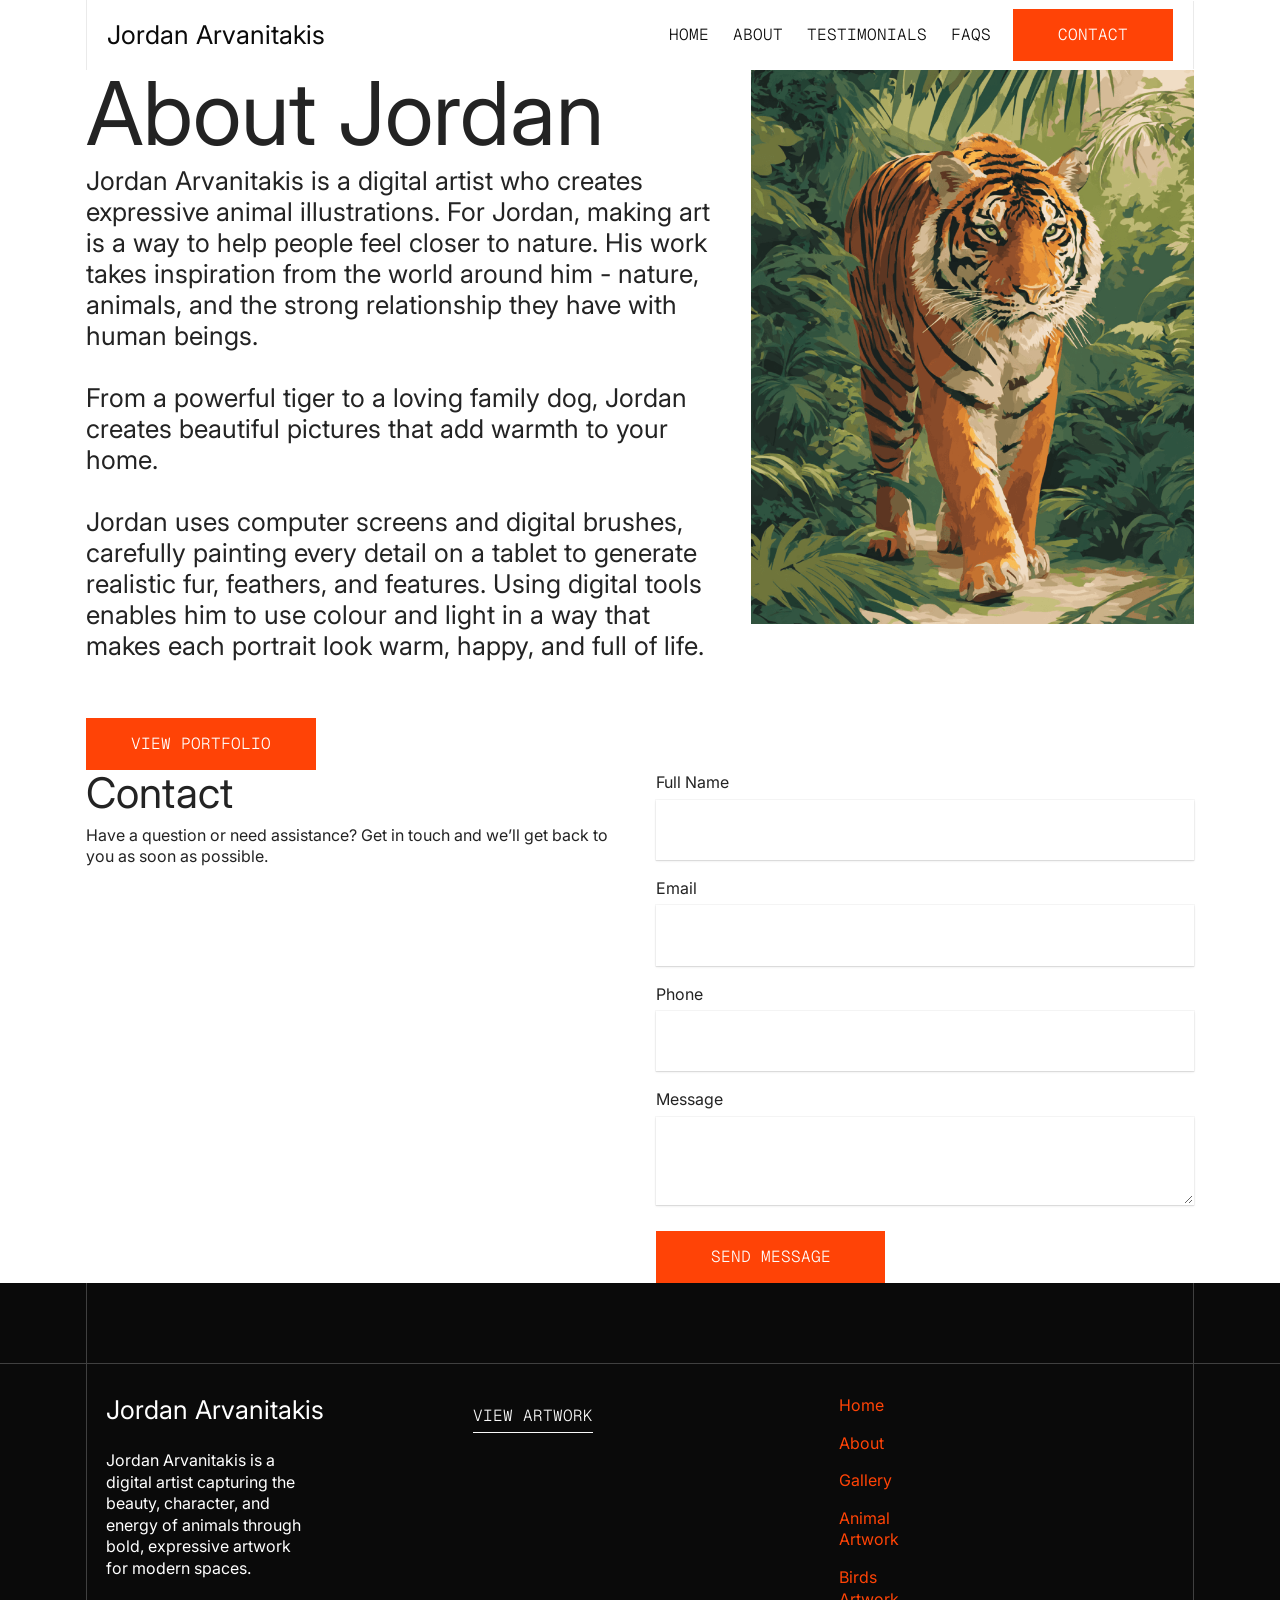
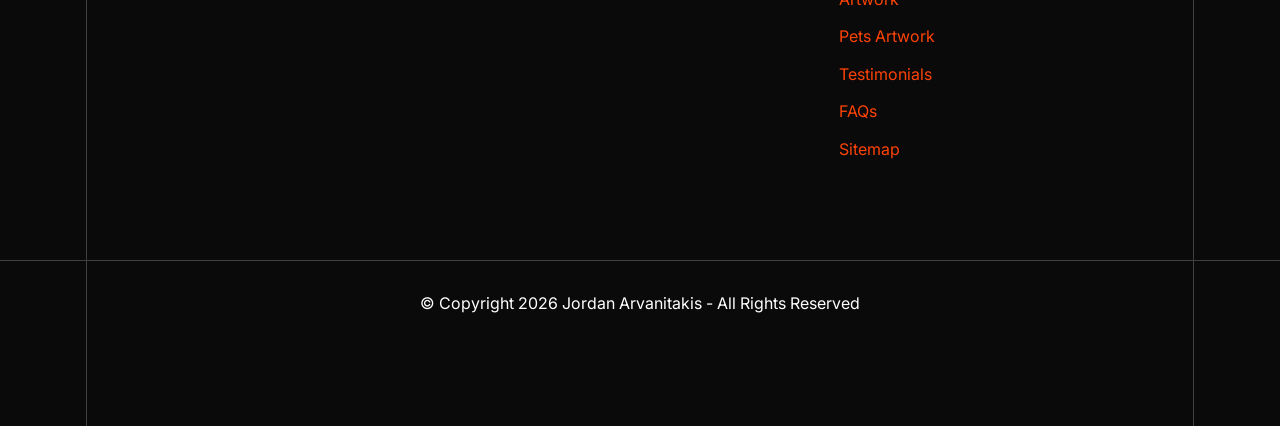
==== commit 961b1c97: "Update about.html" ====
--- a/about.html
+++ b/about.html
@@ -20,7 +20,7 @@
   <noscript><link rel="stylesheet" href="https://fonts.googleapis.com/css?family=Inter:100,200,300,400,500,600,700,800,900,100i,200i,300i,400i,500i,600i,700i,800i,900i&display=swap"></noscript>
   <link rel="preload" href="https://fonts.googleapis.com/css?family=Geist+Mono:100,200,300,400,500,600,700,800,900&display=swap" as="style" onload="this.onload=null;this.rel='stylesheet'">
   <noscript><link rel="stylesheet" href="https://fonts.googleapis.com/css?family=Geist+Mono:100,200,300,400,500,600,700,800,900&display=swap"></noscript>
-  <link rel="preload" as="style" href="assets/mobirise/css/mbr-additional.css?v=6giE4V"><link rel="stylesheet" href="assets/mobirise/css/mbr-additional.css?v=6giE4V" type="text/css">
+  <link rel="preload" as="style" href="assets/mobirise/css/mbr-additional.css?v=eGikit"><link rel="stylesheet" href="assets/mobirise/css/mbr-additional.css?v=eGikit" type="text/css">
 
   
   <meta name="google-site-verification" content="f8q4FgjmAoF-cFjdbqZAluXVYuBTKn4Tgm8tAEx5ZVU" />
@@ -47,13 +47,13 @@
             </button>
             <div class="collapse navbar-collapse" id="navbarSupportedContent">
                 <ul class="navbar-nav nav-dropdown" data-app-modern-menu="true"><li class="nav-item"><a class="nav-link link text-black text-primary display-4" href="https://www.jordanarvanitakis.com/">Home</a></li>
-                    <li class="nav-item"><a class="nav-link link text-black text-primary display-4" href="index.html#header02-6">About</a></li>
+                    <li class="nav-item"><a class="nav-link link text-black text-primary display-4" href="about.html">About</a></li>
                     <li class="nav-item"><a class="nav-link link text-black text-primary display-4" href="index.html#slider01-d">Testimonials</a>
                     </li>
                     <li class="nav-item"><a class="nav-link link text-black text-primary display-4" href="index.html#list02-g">FAQS</a>
                     </li></ul>
                 
-                <div class="navbar-buttons mbr-section-btn"><a class="btn btn-primary display-4" href="index.html#form01-7">Contact</a></div>
+                <div class="navbar-buttons mbr-section-btn"><a class="btn btn-primary display-4" href="contact.html">Contact</a></div>
             </div>
         </div>
     </nav>
@@ -71,8 +71,8 @@
                 <div class="content-wrapper">
                     <div class="content-wrap row">
                         <div class="col-12 col-lg-7">
-                            <h2 class="mbr-section-title mbr-fonts-style display-1">
-								About&nbsp;</h2>
+                            <h1 class="mbr-section-title mbr-fonts-style display-1">
+								About Jordan</h1>
                             <div class="text-wrapper">
                                 <p class="mbr-text mbr-fonts-style display-5">Jordan Arvanitakis is a digital artist who creates expressive animal illustrations. For Jordan, making art is a way to help people feel closer to nature. His work takes inspiration from the world around him - nature, animals, and the strong relationship they have with human beings. <br><br>From a powerful tiger to a loving family dog, Jordan creates beautiful pictures that add warmth to your home.<br><br>Jordan uses computer screens and digital brushes, carefully painting every detail on a tablet to generate realistic fur, feathers, and features. Using digital tools enables him to use colour and light in a way that makes each portrait look warm, happy, and full of life.<br><br></p>
                             </div>
@@ -133,7 +133,7 @@
                         <div class="col-12 col-lg-6">
                             <div class="mbr-form form-wrap middle-radius" data-form-type="formoid">
 <!--Formbuilder Form-->
-<form action="https://mobirise.eu/" method="POST" class="mbr-form form-with-styler" data-form-title="Form Name"><input type="hidden" name="email" data-form-email="true" value="BjHEv4PGvxFj/f1jnv/EBvEITRtu7Qy/v86dDc4UQ9Gm+yUvJw062eaAPAWQ0cmjGaEs1rf5EtgMruWwpx9fwsbx9ehwPtE4gn3LXOIfcolq3XjueEJnZXJbe3gaA4cv.vrNn/EWXDWfctPG412ZztK6uyhVilGeQx8qAEzvjsHOgpoCjf62zA1waWD1RDLMI2y8jzPySxSlwmOGtSCg23nObzwdxp5aoTUyeSH+NmWI6IJtOSpMcE4PUJhW1cqg+">
+<form action="https://mobirise.eu/" method="POST" class="mbr-form form-with-styler" data-form-title="Form Name"><input type="hidden" name="email" data-form-email="true" value="ap1VxeFEcsBtxrmpLaoWVtMnmPy8Om8M88YPxgFVDhotgLOctTcI7DeSCwtzhN5GQNY87Gjy4jcnH/AJQ8SEZt18rE4gKgWiMyrplBP1W0lFY/zsRApgdeBfjC24EHjG.2hBBCqfi0NhpH4eihR9/+0Ti8m3NuN+JxxkEFMQqVnHt/Q0YP0P9B1bFb3IL7zpyYvVWO+1yuLDokATBcdvr1Nam0kLMGcOOy8ex5VoZhdsgYI98tsNmqjYhhbEgJhF6">
 <div class="row">
 <div hidden="hidden" data-form-alert="" class="alert alert-success col-12">Thank you. We will get in touch with you shortly.</div>
 <div hidden="hidden" data-form-alert-danger="" class="alert alert-danger col-12"> Oops...! some problem! </div>
@@ -198,7 +198,7 @@
 									
 									<ul class="list mbr-fonts-style display-7">
 										<li class="item-wrap"><a href="https://www.jordanarvanitakis.com/" class="text-primary">Home</a></li>
-										<li class="item-wrap"><a href="index.html#header02-6" class="text-primary">About</a></li>
+										<li class="item-wrap"><a href="about.html" class="text-primary">About</a></li>
 										<li class="item-wrap"><a href="index.html#header01-5" class="text-primary">Gallery</a></li><li class="item-wrap"><a href="digital-animals-artwork.html" class="text-primary">Animal Artwork</a></li><li class="item-wrap"><a href="digital-birds-artwork.html" class="text-primary">Birds Artwork</a></li><li class="item-wrap"><a href="digital-pets-artwork.html" class="text-primary">Pets Artwork</a></li><li class="item-wrap"><a href="index.html#slider01-d" class="text-primary">Testimonials</a></li>
 										<li class="item-wrap"><a href="index.html#list02-g" class="text-primary">FAQs</a></li><li class="item-wrap"><a href="html-sitemap.html" class="text-primary">Sitemap</a></li>
 									</ul>
@@ -233,4 +233,4 @@
   
   
 </body>
-</html>+</html>
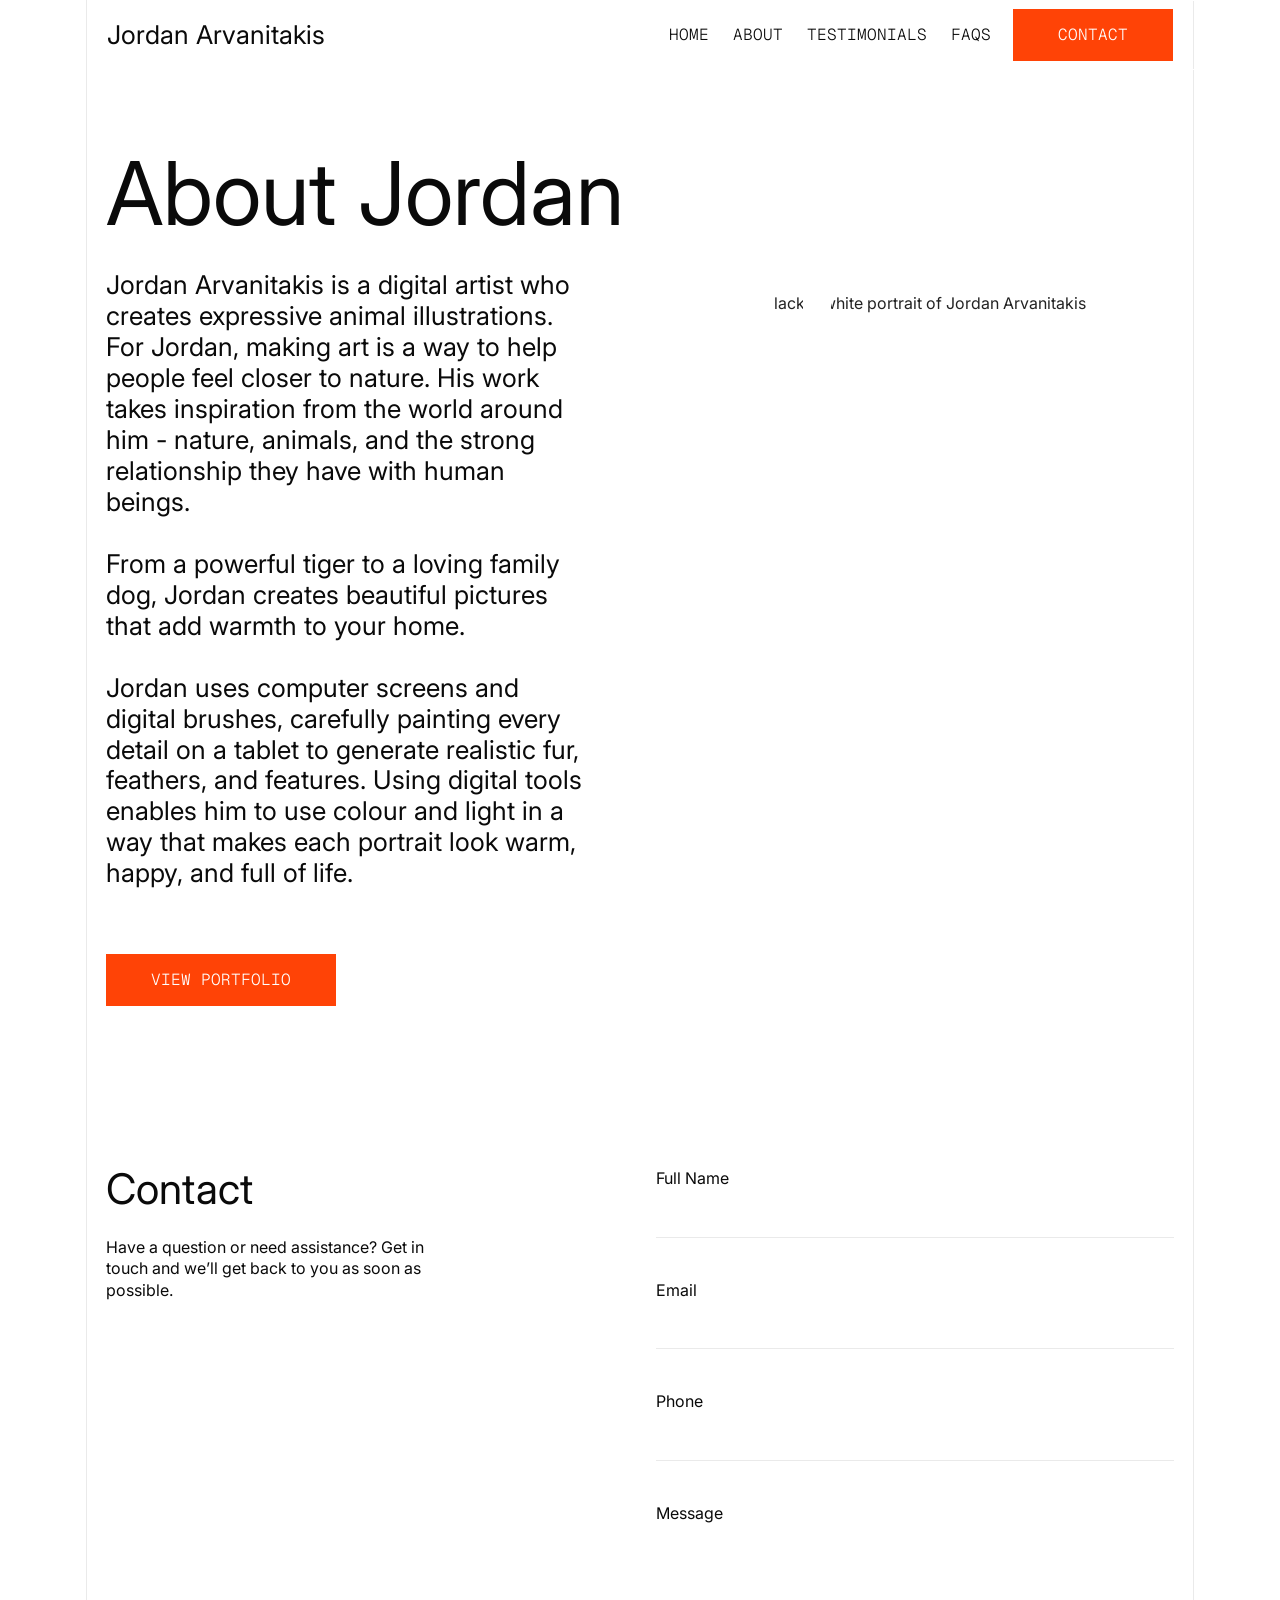
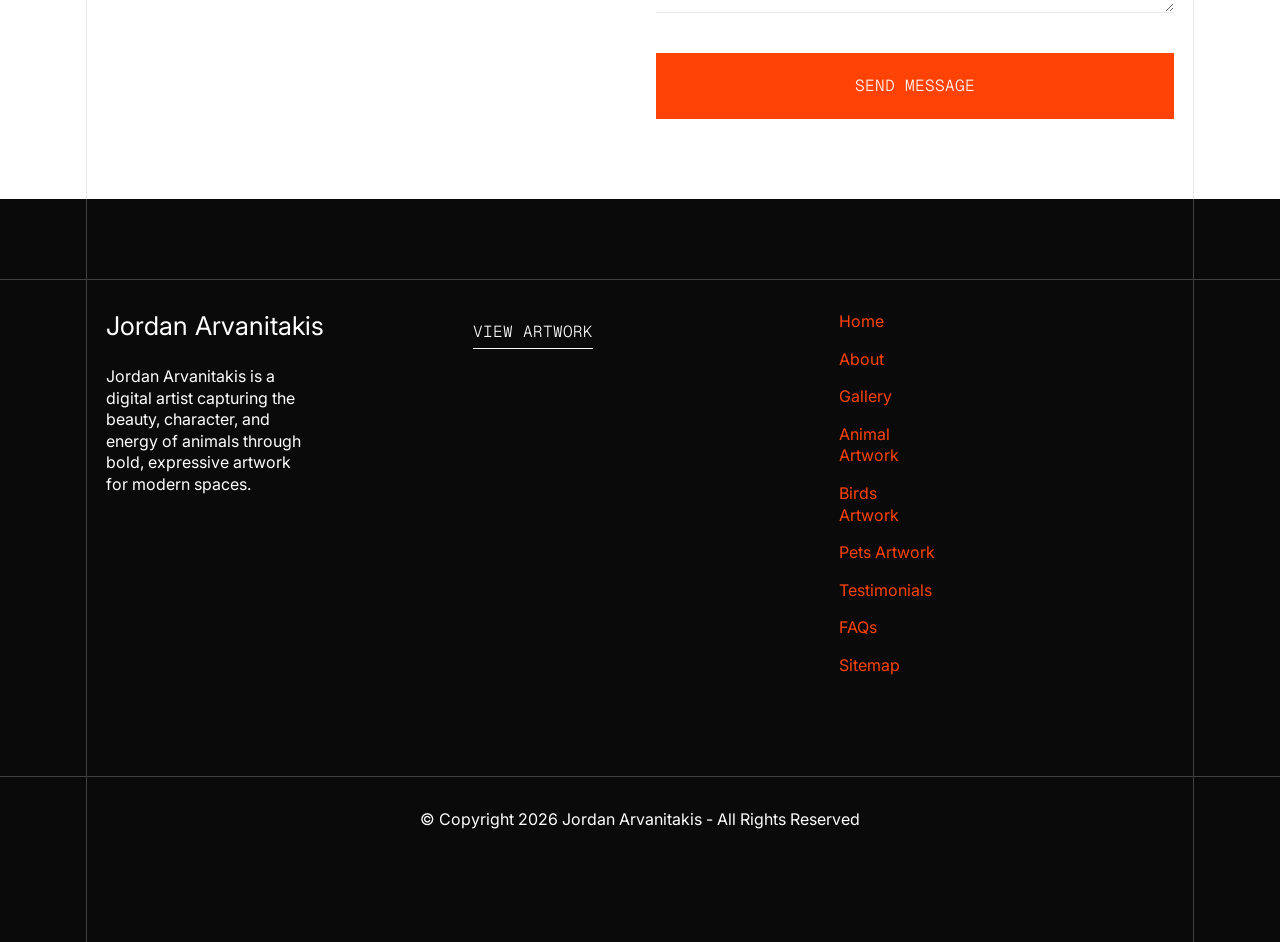
==== commit 3be97240: "Added Jordan's Portrait.html" ====
--- a/about.html
+++ b/about.html
@@ -20,7 +20,7 @@
   <noscript><link rel="stylesheet" href="https://fonts.googleapis.com/css?family=Inter:100,200,300,400,500,600,700,800,900,100i,200i,300i,400i,500i,600i,700i,800i,900i&display=swap"></noscript>
   <link rel="preload" href="https://fonts.googleapis.com/css?family=Geist+Mono:100,200,300,400,500,600,700,800,900&display=swap" as="style" onload="this.onload=null;this.rel='stylesheet'">
   <noscript><link rel="stylesheet" href="https://fonts.googleapis.com/css?family=Geist+Mono:100,200,300,400,500,600,700,800,900&display=swap"></noscript>
-  <link rel="preload" as="style" href="assets/mobirise/css/mbr-additional.css?v=eGikit"><link rel="stylesheet" href="assets/mobirise/css/mbr-additional.css?v=eGikit" type="text/css">
+  <link rel="preload" as="style" href="assets/mobirise/css/mbr-additional.css?v=oPuPwV"><link rel="stylesheet" href="assets/mobirise/css/mbr-additional.css?v=oPuPwV" type="text/css">
 
   
   <meta name="google-site-verification" content="f8q4FgjmAoF-cFjdbqZAluXVYuBTKn4Tgm8tAEx5ZVU" />
@@ -99,7 +99,7 @@
                                     <div class="item-decor"></div>
                                 </div>
                                 <div class="image-wrap">
-                                    <img src="assets/images/tiger.png-730x913.png" alt="digital art of a tiger">
+                                    <img src="assets/images/jordan-arvanitakis-bw-portratit.png-928x1232.png" alt="black &amp; white portrait of Jordan Arvanitakis">
                                 </div>
                             </div>
                         </div>
@@ -133,7 +133,7 @@
                         <div class="col-12 col-lg-6">
                             <div class="mbr-form form-wrap middle-radius" data-form-type="formoid">
 <!--Formbuilder Form-->
-<form action="https://mobirise.eu/" method="POST" class="mbr-form form-with-styler" data-form-title="Form Name"><input type="hidden" name="email" data-form-email="true" value="ap1VxeFEcsBtxrmpLaoWVtMnmPy8Om8M88YPxgFVDhotgLOctTcI7DeSCwtzhN5GQNY87Gjy4jcnH/AJQ8SEZt18rE4gKgWiMyrplBP1W0lFY/zsRApgdeBfjC24EHjG.2hBBCqfi0NhpH4eihR9/+0Ti8m3NuN+JxxkEFMQqVnHt/Q0YP0P9B1bFb3IL7zpyYvVWO+1yuLDokATBcdvr1Nam0kLMGcOOy8ex5VoZhdsgYI98tsNmqjYhhbEgJhF6">
+<form action="https://mobirise.eu/" method="POST" class="mbr-form form-with-styler" data-form-title="Form Name"><input type="hidden" name="email" data-form-email="true" value="NyNC5MqUGRRYMV7qGLIXJvp1OX0EO9G8V7llc/Cotmp8+jM82RVDlGTzAfmpZk5Cao2G6ztzGh6V8BMV1ZmFFoU2tM7UY6aUHfFAQrXw/ccMhCCeGDV0RE0QA4Sf0h+s.6W9rn9I4xRN2OWcjr13xz5orEPtgBKAi8Rv7vvCq79ekUH3mv2WX4E/OF3o1nfIMrm++3BlNAemnAjkRwxhSC6BtII7PbDj9jEuQfZhYqsJAfmAlu7nUxPLCTrLUU1/f">
 <div class="row">
 <div hidden="hidden" data-form-alert="" class="alert alert-success col-12">Thank you. We will get in touch with you shortly.</div>
 <div hidden="hidden" data-form-alert-danger="" class="alert alert-danger col-12"> Oops...! some problem! </div>
--- a/assets/mobirise/css/mbr-additional.css
+++ b/assets/mobirise/css/mbr-additional.css
@@ -3184,6 +3184,9 @@
 .cid-vh1qsRgbxC label {
   color: #0a0a0a;
 }
+.cid-vh1qsRgbxC .display-20 {
+  color: #ffffff;
+}
 .cid-uZd8r8mhJC {
   padding-top: 5rem;
   padding-bottom: 5rem;
@@ -9567,3 +9570,889 @@
 .cid-vkk2vy51Iq .list {
   color: #ffffff;
 }
+.cid-uZd7XUgKA3 .navbar-dropdown {
+  position: relative !important;
+}
+.cid-uZd7XUgKA3 .dropdown-item:before {
+  font-family: Moririse2 !important;
+  content: "\e966";
+  display: inline-block;
+  width: 0;
+  position: absolute;
+  left: 1rem;
+  top: 0.5rem;
+  margin-right: 0.5rem;
+  line-height: 1;
+  font-size: inherit;
+  vertical-align: middle;
+  text-align: center;
+  overflow: hidden;
+  transform: scale(0, 1);
+  transition: all 0.25s ease-in-out;
+}
+.cid-uZd7XUgKA3 .dropdown-menu {
+  padding: 0;
+  border-radius: 0;
+  box-shadow: none;
+}
+.cid-uZd7XUgKA3 .dropdown-item {
+  border: none !important;
+  background: #ffffff !important;
+  font-weight: 300;
+}
+.cid-uZd7XUgKA3 .dropdown-item:hover,
+.cid-uZd7XUgKA3 .dropdown-item:focus {
+  background: #ffffff !important;
+  color: #0a0a0a !important;
+}
+.cid-uZd7XUgKA3 .dropdown-item:hover span {
+  color: white;
+}
+.cid-uZd7XUgKA3 .dropdown-item:first-child {
+  border-top-left-radius: 4px;
+  border-top-right-radius: 4px;
+}
+.cid-uZd7XUgKA3 .dropdown-item:last-child {
+  border-bottom: none;
+  border-bottom-left-radius: 4px;
+  border-bottom-right-radius: 4px;
+}
+.cid-uZd7XUgKA3 .nav-dropdown .link {
+  padding: 0 0.3em !important;
+  margin: 0.667em 1em !important;
+}
+.cid-uZd7XUgKA3 .nav-dropdown .link.dropdown-toggle::after {
+  margin-left: 0.5rem;
+  margin-top: -0.4rem;
+}
+.cid-uZd7XUgKA3 .nav-link {
+  position: relative;
+}
+.cid-uZd7XUgKA3 .container {
+  display: flex;
+  margin: 0 auto;
+}
+@media (min-width: 992px) {
+  .cid-uZd7XUgKA3 .container {
+    flex-wrap: nowrap;
+  }
+}
+.cid-uZd7XUgKA3 .iconfont-wrapper {
+  font-size: 1rem;
+  transition: all 0.3s ease-in-out;
+}
+.cid-uZd7XUgKA3 .iconfont-wrapper:hover {
+  opacity: .5;
+}
+.cid-uZd7XUgKA3 .dropdown-menu,
+.cid-uZd7XUgKA3 .navbar.opened {
+  background: #ffffff !important;
+}
+.cid-uZd7XUgKA3 .nav-item:focus,
+.cid-uZd7XUgKA3 .nav-link:focus {
+  outline: none;
+}
+.cid-uZd7XUgKA3 .dropdown .dropdown-menu .dropdown-item {
+  width: auto;
+  transition: all 0.25s ease-in-out;
+}
+.cid-uZd7XUgKA3 .dropdown .dropdown-menu .dropdown-item::after {
+  right: 1.6rem;
+}
+.cid-uZd7XUgKA3 .dropdown .dropdown-menu .dropdown-item .mbr-iconfont {
+  margin-right: 0.5rem;
+  vertical-align: sub;
+}
+.cid-uZd7XUgKA3 .dropdown .dropdown-menu .dropdown-item .mbr-iconfont:before {
+  display: inline-block;
+  transform: scale(1, 1);
+  transition: all 0.25s ease-in-out;
+}
+.cid-uZd7XUgKA3 .collapsed .dropdown-menu .dropdown-item:before {
+  display: none;
+}
+.cid-uZd7XUgKA3 .collapsed .dropdown .dropdown-menu .dropdown-item {
+  padding: 14px !important;
+  transition: none;
+  margin: 0 !important;
+}
+.cid-uZd7XUgKA3 .navbar {
+  min-height: 70px;
+  transition: all 0.3s;
+  border-bottom: 1px solid transparent;
+  box-shadow: 0 1px 3px 0 rgba(0, 0, 0, 0.1);
+  background: #ffffff;
+  padding: 0 !important;
+  border-radius: 0 !important;
+  border: none !important;
+  box-shadow: none !important;
+  backdrop-filter: blur(5px);
+}
+.cid-uZd7XUgKA3 .navbar.opened {
+  transition: all 0.3s;
+}
+.cid-uZd7XUgKA3 .navbar .dropdown-item {
+  padding: 8px 3.2rem 8px 12px;
+  line-height: 1.5;
+  border-radius: 0;
+  margin-left: 4px;
+  margin-bottom: 4px;
+}
+.cid-uZd7XUgKA3 .navbar .navbar-logo {
+  margin-right: 1rem;
+}
+.cid-uZd7XUgKA3 .navbar .navbar-logo img {
+  width: auto;
+}
+.cid-uZd7XUgKA3 .navbar .navbar-collapse {
+  justify-content: flex-end;
+  z-index: 1;
+}
+.cid-uZd7XUgKA3 .navbar.collapsed {
+  justify-content: center;
+}
+.cid-uZd7XUgKA3 .navbar.collapsed .nav-item .nav-link::before {
+  display: none;
+}
+.cid-uZd7XUgKA3 .navbar.collapsed.opened .dropdown-menu {
+  top: 0;
+}
+.cid-uZd7XUgKA3 .navbar.collapsed .dropdown-menu .dropdown-submenu {
+  left: 0 !important;
+}
+.cid-uZd7XUgKA3 .navbar.collapsed .dropdown-menu .dropdown-item:after {
+  right: auto;
+}
+.cid-uZd7XUgKA3 .navbar.collapsed .dropdown-menu .dropdown-toggle[data-toggle="dropdown-submenu"]:after {
+  margin-left: 0.5rem;
+  margin-top: 0.2rem;
+  border-top: 0.35em solid;
+  border-right: 0.35em solid transparent;
+  border-left: 0.35em solid transparent;
+  border-bottom: 0;
+  top: 41%;
+}
+.cid-uZd7XUgKA3 .navbar.collapsed ul.navbar-nav li {
+  margin: auto;
+}
+.cid-uZd7XUgKA3 .navbar.collapsed .dropdown-menu .dropdown-item {
+  padding: 0.25rem 1.5rem;
+  text-align: center;
+}
+.cid-uZd7XUgKA3 .navbar.collapsed .icons-menu {
+  padding-left: 0;
+  padding-right: 0;
+  padding-top: 0.5rem;
+  padding-bottom: 0.5rem;
+}
+@media (max-width: 991px) {
+  .cid-uZd7XUgKA3 .navbar .nav-item .nav-link::before {
+    display: none;
+  }
+  .cid-uZd7XUgKA3 .navbar.opened .dropdown-menu {
+    top: 0;
+  }
+  .cid-uZd7XUgKA3 .navbar .dropdown-menu .dropdown-submenu {
+    left: 0 !important;
+  }
+  .cid-uZd7XUgKA3 .navbar .dropdown-menu .dropdown-item:after {
+    right: auto;
+  }
+  .cid-uZd7XUgKA3 .navbar .dropdown-menu .dropdown-toggle[data-toggle="dropdown-submenu"]:after {
+    margin-left: 0.5rem;
+    margin-top: 0.2rem;
+    border-top: 0.35em solid;
+    border-right: 0.35em solid transparent;
+    border-left: 0.35em solid transparent;
+    border-bottom: 0;
+    top: 40%;
+  }
+  .cid-uZd7XUgKA3 .navbar .navbar-logo img {
+    height: 3rem !important;
+  }
+  .cid-uZd7XUgKA3 .navbar ul.navbar-nav li {
+    margin: auto;
+  }
+  .cid-uZd7XUgKA3 .navbar .dropdown-menu .dropdown-item {
+    padding: 14px !important;
+    text-align: center;
+    margin-left: 0;
+    box-shadow: none;
+  }
+  .cid-uZd7XUgKA3 .navbar .navbar-brand {
+    flex-shrink: initial;
+    flex-basis: auto;
+    word-break: break-word;
+    padding-right: 0.5rem;
+    max-width: 80%;
+    padding-left: 16px;
+  }
+  .cid-uZd7XUgKA3 .navbar .navbar-toggler {
+    flex-basis: auto;
+  }
+  .cid-uZd7XUgKA3 .navbar .icons-menu {
+    padding-left: 0;
+    padding-top: 0.5rem;
+    padding-bottom: 0.5rem;
+  }
+}
+.cid-uZd7XUgKA3 .navbar.navbar-short {
+  min-height: 70px;
+}
+.cid-uZd7XUgKA3 .navbar.navbar-short .navbar-brand {
+  min-height: 70px;
+}
+.cid-uZd7XUgKA3 .navbar-brand {
+  min-height: 70px;
+  flex-shrink: 0;
+  align-items: center;
+  margin-right: 0;
+  padding: 10px 0;
+  transition: all 0.3s;
+  word-break: break-word !important;
+  z-index: 1;
+  border-left: 1px solid #eaeaea;
+  padding: 10px 0 10px 20px;
+  word-wrap: break-word !important;
+  white-space: normal;
+}
+.cid-uZd7XUgKA3 .navbar-brand .navbar-caption {
+  line-height: inherit !important;
+  font-weight: 400;
+}
+.cid-uZd7XUgKA3 .navbar-brand .navbar-caption:hover,
+.cid-uZd7XUgKA3 .navbar-brand .navbar-caption:focus {
+  color: #0a0a0a !important;
+}
+.cid-uZd7XUgKA3 .navbar-brand .navbar-logo a {
+  outline: none;
+}
+.cid-uZd7XUgKA3 .navbar.opened .navbar-brand .navbar-caption:hover,
+.cid-uZd7XUgKA3 .navbar.opened .navbar-brand .navbar-caption:focus {
+  color: #0a0a0a !important;
+}
+.cid-uZd7XUgKA3 .dropdown-item.active,
+.cid-uZd7XUgKA3 .dropdown-item:active {
+  background-color: transparent;
+}
+.cid-uZd7XUgKA3 .navbar-expand-lg .navbar-nav .nav-link {
+  padding: 0;
+}
+.cid-uZd7XUgKA3 .nav-dropdown .link.dropdown-toggle {
+  margin-right: 1.667em;
+}
+.cid-uZd7XUgKA3 .nav-dropdown .link.dropdown-toggle[aria-expanded="true"] {
+  margin-right: 0;
+  padding: 0.667em 1.667em;
+}
+.cid-uZd7XUgKA3 .navbar.navbar-expand-lg .dropdown .dropdown-menu {
+  background: #ffffff;
+  top: 2.4rem;
+  border-radius: 30px;
+}
+@media (max-width: 992px) {
+  .cid-uZd7XUgKA3 .navbar.navbar-expand-lg .dropdown .dropdown-menu {
+    top: 0;
+  }
+}
+.cid-uZd7XUgKA3 .navbar.navbar-expand-lg .dropdown .dropdown-menu .dropdown-submenu {
+  margin: 0;
+  left: 100%;
+  top: 0;
+  border-left: 1px solid transparent;
+}
+.cid-uZd7XUgKA3 .navbar .dropdown.open > .dropdown-menu {
+  display: block;
+}
+.cid-uZd7XUgKA3 ul.navbar-nav {
+  flex-wrap: wrap;
+}
+@media (min-width: 991px) {
+  .cid-uZd7XUgKA3 ul.navbar-nav {
+    padding: 0;
+    background-color: transparent;
+    border: none;
+  }
+}
+.cid-uZd7XUgKA3 .navbar-buttons {
+  text-align: center;
+  width: auto;
+  padding-right: 20px;
+  border-right: 1px solid #eaeaea;
+}
+@media (max-width: 992px) {
+  .cid-uZd7XUgKA3 .navbar-buttons {
+    padding-right: 0;
+    border-right: none;
+  }
+}
+@media (min-width: 991px) {
+  .cid-uZd7XUgKA3 .navbar-buttons {
+    text-align: left;
+  }
+}
+.cid-uZd7XUgKA3 .navbar-buttons .btn {
+  white-space: nowrap;
+  min-height: auto;
+  width: auto;
+  margin-top: 8px;
+  margin-bottom: 8px;
+  margin-right: 0;
+}
+@media (max-width: 575px) {
+  .cid-uZd7XUgKA3 .navbar-buttons .btn {
+    width: auto !important;
+  }
+}
+.cid-uZd7XUgKA3 button.navbar-toggler {
+  outline: none;
+  width: 50px;
+  height: 70px;
+  cursor: pointer;
+  transition: all 0.2s;
+  position: relative;
+  align-self: center;
+  border-radius: 0;
+  background-color: #ffffff !important;
+  border: none !important;
+  box-shadow: none !important;
+  border-right: 1px solid #eaeaea !important;
+}
+.cid-uZd7XUgKA3 button.navbar-toggler .hamburger span {
+  position: absolute;
+  right: 0;
+  width: 20px;
+  height: 2px;
+  border-right: 5px;
+  background-color: #0a0a0a;
+}
+.cid-uZd7XUgKA3 button.navbar-toggler .hamburger span:nth-child(1) {
+  top: 30px;
+  left: 15px;
+  transition: all 0.2s;
+}
+.cid-uZd7XUgKA3 button.navbar-toggler .hamburger span:nth-child(2) {
+  left: 15px;
+  top: 36px;
+  transition: all 0.15s;
+}
+.cid-uZd7XUgKA3 button.navbar-toggler .hamburger span:nth-child(3) {
+  left: 15px;
+  top: 36px;
+  transition: all 0.15s;
+}
+.cid-uZd7XUgKA3 button.navbar-toggler .hamburger span:nth-child(4) {
+  left: 15px;
+  top: 42px;
+  transition: all 0.2s;
+}
+.cid-uZd7XUgKA3 nav.opened .hamburger span:nth-child(1) {
+  top: 8px;
+  width: 0;
+  opacity: 0;
+  right: 50%;
+  transition: all 0.2s;
+}
+.cid-uZd7XUgKA3 nav.opened .hamburger span:nth-child(2) {
+  transform: rotate(45deg);
+  transition: all 0.25s;
+}
+.cid-uZd7XUgKA3 nav.opened .hamburger span:nth-child(3) {
+  transform: rotate(-45deg);
+  transition: all 0.25s;
+}
+.cid-uZd7XUgKA3 nav.opened .hamburger span:nth-child(4) {
+  top: 8px;
+  width: 0;
+  opacity: 0;
+  right: 50%;
+  transition: all 0.2s;
+}
+.cid-uZd7XUgKA3 .navbar-dropdown {
+  padding: 0 1rem;
+}
+.cid-uZd7XUgKA3 a.nav-link {
+  display: flex;
+  align-items: center;
+  justify-content: center;
+}
+.cid-uZd7XUgKA3 .icons-menu {
+  flex-wrap: nowrap;
+  display: flex;
+  justify-content: center;
+  padding-left: 1rem;
+  padding-right: 1rem;
+  padding-top: 0.3rem;
+  text-align: center;
+}
+@media screen and (-ms-high-contrast: active), (-ms-high-contrast: none) {
+  .cid-uZd7XUgKA3 .navbar {
+    height: 70px;
+  }
+  .cid-uZd7XUgKA3 .navbar.opened {
+    height: auto;
+  }
+  .cid-uZd7XUgKA3 .nav-item .nav-link:hover::before {
+    width: 175%;
+    max-width: calc(100% + 2rem);
+    left: -1rem;
+  }
+}
+.cid-uZd7XUgKA3 .nav-item {
+  padding: 0;
+  margin: 0;
+}
+.cid-uZd7XUgKA3 .nav-item .nav-link {
+  padding: 8px 12px !important;
+  margin: 0 !important;
+  transition: all 0.3s ease-in-out;
+  font-weight: 300;
+}
+.cid-uZd7XUgKA3 .nav-item .nav-link::after {
+  color: inherit !important;
+  transform: rotate(0);
+  transition: .3s;
+}
+.cid-uZd7XUgKA3 .nav-item .nav-link:hover {
+  background-color: transparent;
+  opacity: .5;
+}
+.cid-uZd7XUgKA3 .nav-item .nav-link:hover::after {
+  color: inherit !important;
+}
+.cid-uZd7XUgKA3 .nav-item .nav-link.show::after {
+  transform: rotate(180deg);
+}
+.cid-uZd7XUgKA3 .nav-item .dropdown-menu {
+  background-color: transparent !important;
+}
+.cid-uZd7XUgKA3 .nav-item .dropdown-menu:hover {
+  background-color: transparent !important;
+}
+@media (max-width: 991px) {
+  .cid-uZd7XUgKA3 .navbar {
+    justify-content: flex-start !important;
+  }
+  .cid-uZd7XUgKA3 .navbar.opened {
+    min-height: 100vh !important;
+    flex-direction: column !important;
+    justify-content: flex-start !important;
+  }
+  .cid-uZd7XUgKA3 .navbar-collapse {
+    padding: 20px 0 3rem;
+  }
+  .cid-uZd7XUgKA3 .navbar-collapse .navbar-nav {
+    width: 100%;
+    margin-bottom: 24px;
+  }
+  .cid-uZd7XUgKA3 .navbar-collapse .nav-item {
+    width: 100%;
+    margin: 0;
+  }
+  .cid-uZd7XUgKA3 .navbar-collapse .nav-item:not(:first-child) {
+    border-top: 1px solid transparent;
+  }
+  .cid-uZd7XUgKA3 .navbar-collapse .nav-item .nav-link {
+    padding: 14px !important;
+    justify-content: center;
+    margin: 0 !important;
+    margin-bottom: 4px !important;
+  }
+}
+.cid-uZd7XUgKA3 .content-wrap {
+  min-height: 70px;
+}
+.cid-vkAqWLgUhb {
+  padding-top: 5rem;
+  padding-bottom: 5rem;
+  background-color: #ffffff;
+  overflow: hidden;
+}
+.cid-vkAqWLgUhb .mbr-fallback-image.disabled {
+  display: none;
+}
+.cid-vkAqWLgUhb .mbr-fallback-image {
+  display: block;
+  background-size: cover;
+  background-position: center center;
+  width: 100%;
+  height: 100%;
+  position: absolute;
+  top: 0;
+}
+.cid-vkAqWLgUhb .content-wrapper {
+  position: relative;
+  display: flex;
+  align-items: center;
+  padding: 0 20px;
+}
+@media (max-width: 992px) {
+  .cid-vkAqWLgUhb .content-wrapper {
+    padding: 0 16px;
+  }
+}
+.cid-vkAqWLgUhb .content-wrapper::before,
+.cid-vkAqWLgUhb .content-wrapper::after {
+  content: '';
+  position: absolute;
+  width: 1px;
+  height: 1000vh;
+  background-color: #eaeaea;
+}
+.cid-vkAqWLgUhb .content-wrapper::before {
+  left: 0;
+}
+.cid-vkAqWLgUhb .content-wrapper::after {
+  right: 0;
+}
+.cid-vkAqWLgUhb .content-wrap {
+  width: -webkit-fill-available;
+  min-width: -moz-available;
+  align-items: center;
+}
+.cid-vkAqWLgUhb .mbr-section-title {
+  margin-bottom: 32px;
+  color: #0a0a0a;
+}
+.cid-vkAqWLgUhb .text-wrapper .mbr-text {
+  display: inline-block;
+  width: 80%;
+  margin-bottom: 0;
+}
+@media (max-width: 992px) {
+  .cid-vkAqWLgUhb .text-wrapper .mbr-text {
+    width: 100%;
+  }
+}
+.cid-vkAqWLgUhb .mbr-section-btn {
+  margin-top: 24px;
+}
+.cid-vkAqWLgUhb .image-wrapper {
+  position: relative;
+}
+@media (max-width: 992px) {
+  .cid-vkAqWLgUhb .image-wrapper {
+    margin-top: 32px;
+  }
+}
+.cid-vkAqWLgUhb .image-wrapper .decor-wrap {
+  display: grid;
+  position: absolute;
+  grid-template-rows: repeat(3, 28px);
+  grid-template-columns: repeat(3, minmax(28px, 1fr));
+  grid-auto-rows: 28px;
+  justify-content: center;
+  gap: 0;
+  pointer-events: none;
+  will-change: transform;
+  animation: none !important;
+}
+.cid-vkAqWLgUhb .image-wrapper .decor-wrap .item-decor {
+  width: 100%;
+  height: 100%;
+  background-color: #ffffff;
+  box-shadow: 0 -28px 0 #ffffff;
+  transform: none;
+}
+.cid-vkAqWLgUhb .image-wrapper .decor-wrap .decor-opacity {
+  background-color: transparent;
+  box-shadow: none;
+}
+.cid-vkAqWLgUhb .image-wrapper .decor_1 {
+  top: -1px;
+  left: -1px;
+}
+.cid-vkAqWLgUhb .image-wrapper .decor_2 {
+  grid-template-rows: none;
+  top: -1px;
+  right: -1px;
+}
+.cid-vkAqWLgUhb .image-wrapper .image-wrap img {
+  height: 575px;
+  width: 100%;
+  object-fit: cover;
+  animation: none;
+}
+@media (max-width: 992px) {
+  .cid-vkAqWLgUhb .image-wrapper .image-wrap img {
+    height: 300px;
+  }
+}
+.cid-vkAqWLgUhb .mbr-text {
+  color: #0a0a0a;
+}
+.cid-vkB77VIBfO {
+  padding-top: 5rem;
+  padding-bottom: 5rem;
+  background-color: #ffffff;
+  overflow: hidden;
+}
+.cid-vkB77VIBfO .mbr-fallback-image.disabled {
+  display: none;
+}
+.cid-vkB77VIBfO .mbr-fallback-image {
+  display: block;
+  background-size: cover;
+  background-position: center center;
+  width: 100%;
+  height: 100%;
+  position: absolute;
+  top: 0;
+}
+.cid-vkB77VIBfO .content-wrapper {
+  position: relative;
+  display: flex;
+  align-items: center;
+  padding: 0 20px;
+}
+@media (max-width: 992px) {
+  .cid-vkB77VIBfO .content-wrapper {
+    padding: 0 16px;
+  }
+}
+.cid-vkB77VIBfO .content-wrapper::before,
+.cid-vkB77VIBfO .content-wrapper::after {
+  content: '';
+  position: absolute;
+  width: 1px;
+  height: 1000vh;
+  background-color: #eaeaea;
+}
+.cid-vkB77VIBfO .content-wrapper::before {
+  left: 0;
+}
+.cid-vkB77VIBfO .content-wrapper::after {
+  right: 0;
+}
+.cid-vkB77VIBfO .content-wrap {
+  width: -webkit-fill-available;
+  min-width: -moz-available;
+}
+.cid-vkB77VIBfO .title-wrapper {
+  margin-bottom: 40px;
+}
+.cid-vkB77VIBfO .mbr-section-title {
+  margin-bottom: 24px;
+  color: #0a0a0a;
+}
+.cid-vkB77VIBfO .text-wrapper .mbr-text {
+  display: inline-block;
+  width: 70%;
+  margin-bottom: 0;
+}
+@media (max-width: 992px) {
+  .cid-vkB77VIBfO .text-wrapper .mbr-text {
+    width: 100%;
+  }
+}
+.cid-vkB77VIBfO .form-wrap .dragArea.row {
+  position: relative;
+  z-index: 1;
+  margin: 0 -9.6px;
+}
+.cid-vkB77VIBfO .form-wrap .dragArea.row .form-group {
+  margin-bottom: 0 !important;
+}
+.cid-vkB77VIBfO .form-wrap .dragArea.row .form-group .form-control-label {
+  margin-bottom: 8px;
+}
+.cid-vkB77VIBfO .form-wrap .dragArea.row .form-group .form-control {
+  padding: 6px 0;
+  background-color: transparent;
+  border: none !important;
+  border-bottom: 1px solid #eaeaea !important;
+  box-shadow: none;
+  margin-bottom: 40px;
+  transition: all .3s ease;
+}
+@media (max-width: 992px) {
+  .cid-vkB77VIBfO .form-wrap .dragArea.row .form-group .form-control {
+    margin-bottom: 24px;
+  }
+}
+.cid-vkB77VIBfO .form-wrap .dragArea.row .form-group .form-control::placeholder {
+  color: #909090;
+}
+.cid-vkB77VIBfO .form-wrap .dragArea.row .form-group .form-control:hover,
+.cid-vkB77VIBfO .form-wrap .dragArea.row .form-group .form-control:focus {
+  border: none !important;
+  border-bottom: 1px solid #0a0a0a !important;
+}
+.cid-vkB77VIBfO .form-wrap .dragArea.row .form-group textarea {
+  min-height: 80px;
+}
+.cid-vkB77VIBfO .form-wrap .dragArea.row .form-group .form-check {
+  padding-left: 2.1em;
+}
+.cid-vkB77VIBfO .form-wrap .dragArea.row .form-group .form-check .form-check-input {
+  background-color: #0a0a0a;
+  border-color: #0a0a0a;
+}
+.cid-vkB77VIBfO .form-wrap .dragArea.row .mbr-section-btn {
+  width: 100%;
+}
+.cid-vkB77VIBfO .form-wrap .dragArea.row .mbr-section-btn .btn {
+  width: 100%;
+  margin-top: 0;
+  padding: 22px 45px;
+}
+@media (max-width: 992px) {
+  .cid-vkB77VIBfO .form-wrap .dragArea.row .mbr-section-btn .btn {
+    padding: 15px 25px;
+  }
+}
+.cid-vkB77VIBfO .mbr-text {
+  color: #0a0a0a;
+}
+.cid-vkB77VIBfO label {
+  color: #0a0a0a;
+}
+.cid-uZd8r8mhJC {
+  padding-top: 5rem;
+  padding-bottom: 5rem;
+  background-color: #0a0a0a;
+  overflow: hidden;
+  position: relative;
+}
+.cid-uZd8r8mhJC .mbr-fallback-image.disabled {
+  display: none;
+}
+.cid-uZd8r8mhJC .mbr-fallback-image {
+  display: block;
+  background-size: cover;
+  background-position: center center;
+  width: 100%;
+  height: 100%;
+  position: absolute;
+  top: 0;
+}
+.cid-uZd8r8mhJC .content-wrapper {
+  justify-content: center;
+  position: relative;
+  display: flex;
+  align-items: center;
+  padding: 0 20px;
+}
+.cid-uZd8r8mhJC .content-wrapper .border-wrap {
+  content: '';
+  position: absolute;
+  width: 1000%;
+  height: 1px;
+  background-color: #404040;
+}
+.cid-uZd8r8mhJC .content-wrapper .border_1 {
+  top: 0;
+}
+.cid-uZd8r8mhJC .content-wrapper .border_2 {
+  bottom: 0;
+}
+@media (max-width: 992px) {
+  .cid-uZd8r8mhJC .content-wrapper {
+    padding: 0 16px;
+  }
+}
+.cid-uZd8r8mhJC .content-wrapper::before,
+.cid-uZd8r8mhJC .content-wrapper::after {
+  content: '';
+  position: absolute;
+  width: 1px;
+  height: 1000vh;
+  background-color: #404040;
+}
+.cid-uZd8r8mhJC .content-wrapper::before {
+  left: 0;
+}
+.cid-uZd8r8mhJC .content-wrapper::after {
+  right: 0;
+}
+.cid-uZd8r8mhJC .content-wrapper .main-wrap {
+  padding-top: 32px;
+  padding-bottom: 100px;
+}
+@media (max-width: 992px) {
+  .cid-uZd8r8mhJC .content-wrapper .main-wrap {
+    padding-top: 24px;
+    padding-bottom: 24px;
+  }
+}
+.cid-uZd8r8mhJC .content-wrapper .content-wrap {
+  width: -webkit-fill-available;
+}
+.cid-uZd8r8mhJC .content-wrapper .content-wrap .mbr-section-title {
+  margin-bottom: 24px;
+}
+.cid-uZd8r8mhJC .content-wrapper .content-wrap .text-wrapper .mbr-text {
+  display: inline-block;
+  width: 60%;
+  margin-bottom: 0;
+}
+@media (max-width: 992px) {
+  .cid-uZd8r8mhJC .content-wrapper .content-wrap .text-wrapper .mbr-text {
+    width: 100%;
+    margin-bottom: 24px;
+  }
+}
+@media (max-width: 992px) {
+  .cid-uZd8r8mhJC .content-wrapper .content-wrap .mbr-section-btn {
+    margin-bottom: 24px;
+  }
+}
+.cid-uZd8r8mhJC .content-wrapper .content-wrap .nav-wrapper {
+  display: grid;
+  grid-template-columns: 1fr 1fr 1fr;
+  gap: 40px 16px;
+  flex-wrap: wrap;
+}
+@media (max-width: 992px) {
+  .cid-uZd8r8mhJC .content-wrapper .content-wrap .nav-wrapper {
+    gap: 24px;
+  }
+}
+@media (max-width: 768px) {
+  .cid-uZd8r8mhJC .content-wrapper .content-wrap .nav-wrapper {
+    grid-template-columns: 1fr 1fr;
+  }
+}
+.cid-uZd8r8mhJC .content-wrapper .content-wrap .nav-wrapper .nav-wrap .mbr-list-title {
+  margin-bottom: 20px;
+}
+@media (max-width: 992px) {
+  .cid-uZd8r8mhJC .content-wrapper .content-wrap .nav-wrapper .nav-wrap .mbr-list-title {
+    margin-bottom: 16px;
+  }
+}
+.cid-uZd8r8mhJC .content-wrapper .content-wrap .nav-wrapper .nav-wrap .list {
+  padding: 0;
+  margin: 0;
+  list-style-type: none;
+}
+.cid-uZd8r8mhJC .content-wrapper .content-wrap .nav-wrapper .nav-wrap .list .item-wrap {
+  position: relative;
+  margin-bottom: 16px;
+  transition: all 0.3s ease-in-out;
+}
+.cid-uZd8r8mhJC .content-wrapper .content-wrap .nav-wrapper .nav-wrap .list .item-wrap:hover,
+.cid-uZd8r8mhJC .content-wrapper .content-wrap .nav-wrapper .nav-wrap .list .item-wrap:focus {
+  opacity: .5;
+}
+.cid-uZd8r8mhJC .content-wrapper .content-wrap .nav-wrapper .nav-wrap .list .item-wrap:last-child {
+  margin-bottom: 0;
+}
+.cid-uZd8r8mhJC .mbr-copy {
+  padding: 32px 0;
+  margin-bottom: 0;
+  color: #ffffff;
+  text-align: center;
+}
+.cid-uZd8r8mhJC .mbr-section-title {
+  color: #ffffff;
+}
+.cid-uZd8r8mhJC .mbr-text {
+  color: #ffffff;
+}
+.cid-uZd8r8mhJC .mbr-list-title {
+  color: #909090;
+}
+.cid-uZd8r8mhJC .list {
+  color: #ffffff;
+}
--- a/assets/mobirise/css/mbr-additional.css
+++ b/assets/mobirise/css/mbr-additional.css
@@ -3184,6 +3184,9 @@
 .cid-vh1qsRgbxC label {
   color: #0a0a0a;
 }
+.cid-vh1qsRgbxC .display-20 {
+  color: #ffffff;
+}
 .cid-uZd8r8mhJC {
   padding-top: 5rem;
   padding-bottom: 5rem;
@@ -9567,3 +9570,889 @@
 .cid-vkk2vy51Iq .list {
   color: #ffffff;
 }
+.cid-uZd7XUgKA3 .navbar-dropdown {
+  position: relative !important;
+}
+.cid-uZd7XUgKA3 .dropdown-item:before {
+  font-family: Moririse2 !important;
+  content: "\e966";
+  display: inline-block;
+  width: 0;
+  position: absolute;
+  left: 1rem;
+  top: 0.5rem;
+  margin-right: 0.5rem;
+  line-height: 1;
+  font-size: inherit;
+  vertical-align: middle;
+  text-align: center;
+  overflow: hidden;
+  transform: scale(0, 1);
+  transition: all 0.25s ease-in-out;
+}
+.cid-uZd7XUgKA3 .dropdown-menu {
+  padding: 0;
+  border-radius: 0;
+  box-shadow: none;
+}
+.cid-uZd7XUgKA3 .dropdown-item {
+  border: none !important;
+  background: #ffffff !important;
+  font-weight: 300;
+}
+.cid-uZd7XUgKA3 .dropdown-item:hover,
+.cid-uZd7XUgKA3 .dropdown-item:focus {
+  background: #ffffff !important;
+  color: #0a0a0a !important;
+}
+.cid-uZd7XUgKA3 .dropdown-item:hover span {
+  color: white;
+}
+.cid-uZd7XUgKA3 .dropdown-item:first-child {
+  border-top-left-radius: 4px;
+  border-top-right-radius: 4px;
+}
+.cid-uZd7XUgKA3 .dropdown-item:last-child {
+  border-bottom: none;
+  border-bottom-left-radius: 4px;
+  border-bottom-right-radius: 4px;
+}
+.cid-uZd7XUgKA3 .nav-dropdown .link {
+  padding: 0 0.3em !important;
+  margin: 0.667em 1em !important;
+}
+.cid-uZd7XUgKA3 .nav-dropdown .link.dropdown-toggle::after {
+  margin-left: 0.5rem;
+  margin-top: -0.4rem;
+}
+.cid-uZd7XUgKA3 .nav-link {
+  position: relative;
+}
+.cid-uZd7XUgKA3 .container {
+  display: flex;
+  margin: 0 auto;
+}
+@media (min-width: 992px) {
+  .cid-uZd7XUgKA3 .container {
+    flex-wrap: nowrap;
+  }
+}
+.cid-uZd7XUgKA3 .iconfont-wrapper {
+  font-size: 1rem;
+  transition: all 0.3s ease-in-out;
+}
+.cid-uZd7XUgKA3 .iconfont-wrapper:hover {
+  opacity: .5;
+}
+.cid-uZd7XUgKA3 .dropdown-menu,
+.cid-uZd7XUgKA3 .navbar.opened {
+  background: #ffffff !important;
+}
+.cid-uZd7XUgKA3 .nav-item:focus,
+.cid-uZd7XUgKA3 .nav-link:focus {
+  outline: none;
+}
+.cid-uZd7XUgKA3 .dropdown .dropdown-menu .dropdown-item {
+  width: auto;
+  transition: all 0.25s ease-in-out;
+}
+.cid-uZd7XUgKA3 .dropdown .dropdown-menu .dropdown-item::after {
+  right: 1.6rem;
+}
+.cid-uZd7XUgKA3 .dropdown .dropdown-menu .dropdown-item .mbr-iconfont {
+  margin-right: 0.5rem;
+  vertical-align: sub;
+}
+.cid-uZd7XUgKA3 .dropdown .dropdown-menu .dropdown-item .mbr-iconfont:before {
+  display: inline-block;
+  transform: scale(1, 1);
+  transition: all 0.25s ease-in-out;
+}
+.cid-uZd7XUgKA3 .collapsed .dropdown-menu .dropdown-item:before {
+  display: none;
+}
+.cid-uZd7XUgKA3 .collapsed .dropdown .dropdown-menu .dropdown-item {
+  padding: 14px !important;
+  transition: none;
+  margin: 0 !important;
+}
+.cid-uZd7XUgKA3 .navbar {
+  min-height: 70px;
+  transition: all 0.3s;
+  border-bottom: 1px solid transparent;
+  box-shadow: 0 1px 3px 0 rgba(0, 0, 0, 0.1);
+  background: #ffffff;
+  padding: 0 !important;
+  border-radius: 0 !important;
+  border: none !important;
+  box-shadow: none !important;
+  backdrop-filter: blur(5px);
+}
+.cid-uZd7XUgKA3 .navbar.opened {
+  transition: all 0.3s;
+}
+.cid-uZd7XUgKA3 .navbar .dropdown-item {
+  padding: 8px 3.2rem 8px 12px;
+  line-height: 1.5;
+  border-radius: 0;
+  margin-left: 4px;
+  margin-bottom: 4px;
+}
+.cid-uZd7XUgKA3 .navbar .navbar-logo {
+  margin-right: 1rem;
+}
+.cid-uZd7XUgKA3 .navbar .navbar-logo img {
+  width: auto;
+}
+.cid-uZd7XUgKA3 .navbar .navbar-collapse {
+  justify-content: flex-end;
+  z-index: 1;
+}
+.cid-uZd7XUgKA3 .navbar.collapsed {
+  justify-content: center;
+}
+.cid-uZd7XUgKA3 .navbar.collapsed .nav-item .nav-link::before {
+  display: none;
+}
+.cid-uZd7XUgKA3 .navbar.collapsed.opened .dropdown-menu {
+  top: 0;
+}
+.cid-uZd7XUgKA3 .navbar.collapsed .dropdown-menu .dropdown-submenu {
+  left: 0 !important;
+}
+.cid-uZd7XUgKA3 .navbar.collapsed .dropdown-menu .dropdown-item:after {
+  right: auto;
+}
+.cid-uZd7XUgKA3 .navbar.collapsed .dropdown-menu .dropdown-toggle[data-toggle="dropdown-submenu"]:after {
+  margin-left: 0.5rem;
+  margin-top: 0.2rem;
+  border-top: 0.35em solid;
+  border-right: 0.35em solid transparent;
+  border-left: 0.35em solid transparent;
+  border-bottom: 0;
+  top: 41%;
+}
+.cid-uZd7XUgKA3 .navbar.collapsed ul.navbar-nav li {
+  margin: auto;
+}
+.cid-uZd7XUgKA3 .navbar.collapsed .dropdown-menu .dropdown-item {
+  padding: 0.25rem 1.5rem;
+  text-align: center;
+}
+.cid-uZd7XUgKA3 .navbar.collapsed .icons-menu {
+  padding-left: 0;
+  padding-right: 0;
+  padding-top: 0.5rem;
+  padding-bottom: 0.5rem;
+}
+@media (max-width: 991px) {
+  .cid-uZd7XUgKA3 .navbar .nav-item .nav-link::before {
+    display: none;
+  }
+  .cid-uZd7XUgKA3 .navbar.opened .dropdown-menu {
+    top: 0;
+  }
+  .cid-uZd7XUgKA3 .navbar .dropdown-menu .dropdown-submenu {
+    left: 0 !important;
+  }
+  .cid-uZd7XUgKA3 .navbar .dropdown-menu .dropdown-item:after {
+    right: auto;
+  }
+  .cid-uZd7XUgKA3 .navbar .dropdown-menu .dropdown-toggle[data-toggle="dropdown-submenu"]:after {
+    margin-left: 0.5rem;
+    margin-top: 0.2rem;
+    border-top: 0.35em solid;
+    border-right: 0.35em solid transparent;
+    border-left: 0.35em solid transparent;
+    border-bottom: 0;
+    top: 40%;
+  }
+  .cid-uZd7XUgKA3 .navbar .navbar-logo img {
+    height: 3rem !important;
+  }
+  .cid-uZd7XUgKA3 .navbar ul.navbar-nav li {
+    margin: auto;
+  }
+  .cid-uZd7XUgKA3 .navbar .dropdown-menu .dropdown-item {
+    padding: 14px !important;
+    text-align: center;
+    margin-left: 0;
+    box-shadow: none;
+  }
+  .cid-uZd7XUgKA3 .navbar .navbar-brand {
+    flex-shrink: initial;
+    flex-basis: auto;
+    word-break: break-word;
+    padding-right: 0.5rem;
+    max-width: 80%;
+    padding-left: 16px;
+  }
+  .cid-uZd7XUgKA3 .navbar .navbar-toggler {
+    flex-basis: auto;
+  }
+  .cid-uZd7XUgKA3 .navbar .icons-menu {
+    padding-left: 0;
+    padding-top: 0.5rem;
+    padding-bottom: 0.5rem;
+  }
+}
+.cid-uZd7XUgKA3 .navbar.navbar-short {
+  min-height: 70px;
+}
+.cid-uZd7XUgKA3 .navbar.navbar-short .navbar-brand {
+  min-height: 70px;
+}
+.cid-uZd7XUgKA3 .navbar-brand {
+  min-height: 70px;
+  flex-shrink: 0;
+  align-items: center;
+  margin-right: 0;
+  padding: 10px 0;
+  transition: all 0.3s;
+  word-break: break-word !important;
+  z-index: 1;
+  border-left: 1px solid #eaeaea;
+  padding: 10px 0 10px 20px;
+  word-wrap: break-word !important;
+  white-space: normal;
+}
+.cid-uZd7XUgKA3 .navbar-brand .navbar-caption {
+  line-height: inherit !important;
+  font-weight: 400;
+}
+.cid-uZd7XUgKA3 .navbar-brand .navbar-caption:hover,
+.cid-uZd7XUgKA3 .navbar-brand .navbar-caption:focus {
+  color: #0a0a0a !important;
+}
+.cid-uZd7XUgKA3 .navbar-brand .navbar-logo a {
+  outline: none;
+}
+.cid-uZd7XUgKA3 .navbar.opened .navbar-brand .navbar-caption:hover,
+.cid-uZd7XUgKA3 .navbar.opened .navbar-brand .navbar-caption:focus {
+  color: #0a0a0a !important;
+}
+.cid-uZd7XUgKA3 .dropdown-item.active,
+.cid-uZd7XUgKA3 .dropdown-item:active {
+  background-color: transparent;
+}
+.cid-uZd7XUgKA3 .navbar-expand-lg .navbar-nav .nav-link {
+  padding: 0;
+}
+.cid-uZd7XUgKA3 .nav-dropdown .link.dropdown-toggle {
+  margin-right: 1.667em;
+}
+.cid-uZd7XUgKA3 .nav-dropdown .link.dropdown-toggle[aria-expanded="true"] {
+  margin-right: 0;
+  padding: 0.667em 1.667em;
+}
+.cid-uZd7XUgKA3 .navbar.navbar-expand-lg .dropdown .dropdown-menu {
+  background: #ffffff;
+  top: 2.4rem;
+  border-radius: 30px;
+}
+@media (max-width: 992px) {
+  .cid-uZd7XUgKA3 .navbar.navbar-expand-lg .dropdown .dropdown-menu {
+    top: 0;
+  }
+}
+.cid-uZd7XUgKA3 .navbar.navbar-expand-lg .dropdown .dropdown-menu .dropdown-submenu {
+  margin: 0;
+  left: 100%;
+  top: 0;
+  border-left: 1px solid transparent;
+}
+.cid-uZd7XUgKA3 .navbar .dropdown.open > .dropdown-menu {
+  display: block;
+}
+.cid-uZd7XUgKA3 ul.navbar-nav {
+  flex-wrap: wrap;
+}
+@media (min-width: 991px) {
+  .cid-uZd7XUgKA3 ul.navbar-nav {
+    padding: 0;
+    background-color: transparent;
+    border: none;
+  }
+}
+.cid-uZd7XUgKA3 .navbar-buttons {
+  text-align: center;
+  width: auto;
+  padding-right: 20px;
+  border-right: 1px solid #eaeaea;
+}
+@media (max-width: 992px) {
+  .cid-uZd7XUgKA3 .navbar-buttons {
+    padding-right: 0;
+    border-right: none;
+  }
+}
+@media (min-width: 991px) {
+  .cid-uZd7XUgKA3 .navbar-buttons {
+    text-align: left;
+  }
+}
+.cid-uZd7XUgKA3 .navbar-buttons .btn {
+  white-space: nowrap;
+  min-height: auto;
+  width: auto;
+  margin-top: 8px;
+  margin-bottom: 8px;
+  margin-right: 0;
+}
+@media (max-width: 575px) {
+  .cid-uZd7XUgKA3 .navbar-buttons .btn {
+    width: auto !important;
+  }
+}
+.cid-uZd7XUgKA3 button.navbar-toggler {
+  outline: none;
+  width: 50px;
+  height: 70px;
+  cursor: pointer;
+  transition: all 0.2s;
+  position: relative;
+  align-self: center;
+  border-radius: 0;
+  background-color: #ffffff !important;
+  border: none !important;
+  box-shadow: none !important;
+  border-right: 1px solid #eaeaea !important;
+}
+.cid-uZd7XUgKA3 button.navbar-toggler .hamburger span {
+  position: absolute;
+  right: 0;
+  width: 20px;
+  height: 2px;
+  border-right: 5px;
+  background-color: #0a0a0a;
+}
+.cid-uZd7XUgKA3 button.navbar-toggler .hamburger span:nth-child(1) {
+  top: 30px;
+  left: 15px;
+  transition: all 0.2s;
+}
+.cid-uZd7XUgKA3 button.navbar-toggler .hamburger span:nth-child(2) {
+  left: 15px;
+  top: 36px;
+  transition: all 0.15s;
+}
+.cid-uZd7XUgKA3 button.navbar-toggler .hamburger span:nth-child(3) {
+  left: 15px;
+  top: 36px;
+  transition: all 0.15s;
+}
+.cid-uZd7XUgKA3 button.navbar-toggler .hamburger span:nth-child(4) {
+  left: 15px;
+  top: 42px;
+  transition: all 0.2s;
+}
+.cid-uZd7XUgKA3 nav.opened .hamburger span:nth-child(1) {
+  top: 8px;
+  width: 0;
+  opacity: 0;
+  right: 50%;
+  transition: all 0.2s;
+}
+.cid-uZd7XUgKA3 nav.opened .hamburger span:nth-child(2) {
+  transform: rotate(45deg);
+  transition: all 0.25s;
+}
+.cid-uZd7XUgKA3 nav.opened .hamburger span:nth-child(3) {
+  transform: rotate(-45deg);
+  transition: all 0.25s;
+}
+.cid-uZd7XUgKA3 nav.opened .hamburger span:nth-child(4) {
+  top: 8px;
+  width: 0;
+  opacity: 0;
+  right: 50%;
+  transition: all 0.2s;
+}
+.cid-uZd7XUgKA3 .navbar-dropdown {
+  padding: 0 1rem;
+}
+.cid-uZd7XUgKA3 a.nav-link {
+  display: flex;
+  align-items: center;
+  justify-content: center;
+}
+.cid-uZd7XUgKA3 .icons-menu {
+  flex-wrap: nowrap;
+  display: flex;
+  justify-content: center;
+  padding-left: 1rem;
+  padding-right: 1rem;
+  padding-top: 0.3rem;
+  text-align: center;
+}
+@media screen and (-ms-high-contrast: active), (-ms-high-contrast: none) {
+  .cid-uZd7XUgKA3 .navbar {
+    height: 70px;
+  }
+  .cid-uZd7XUgKA3 .navbar.opened {
+    height: auto;
+  }
+  .cid-uZd7XUgKA3 .nav-item .nav-link:hover::before {
+    width: 175%;
+    max-width: calc(100% + 2rem);
+    left: -1rem;
+  }
+}
+.cid-uZd7XUgKA3 .nav-item {
+  padding: 0;
+  margin: 0;
+}
+.cid-uZd7XUgKA3 .nav-item .nav-link {
+  padding: 8px 12px !important;
+  margin: 0 !important;
+  transition: all 0.3s ease-in-out;
+  font-weight: 300;
+}
+.cid-uZd7XUgKA3 .nav-item .nav-link::after {
+  color: inherit !important;
+  transform: rotate(0);
+  transition: .3s;
+}
+.cid-uZd7XUgKA3 .nav-item .nav-link:hover {
+  background-color: transparent;
+  opacity: .5;
+}
+.cid-uZd7XUgKA3 .nav-item .nav-link:hover::after {
+  color: inherit !important;
+}
+.cid-uZd7XUgKA3 .nav-item .nav-link.show::after {
+  transform: rotate(180deg);
+}
+.cid-uZd7XUgKA3 .nav-item .dropdown-menu {
+  background-color: transparent !important;
+}
+.cid-uZd7XUgKA3 .nav-item .dropdown-menu:hover {
+  background-color: transparent !important;
+}
+@media (max-width: 991px) {
+  .cid-uZd7XUgKA3 .navbar {
+    justify-content: flex-start !important;
+  }
+  .cid-uZd7XUgKA3 .navbar.opened {
+    min-height: 100vh !important;
+    flex-direction: column !important;
+    justify-content: flex-start !important;
+  }
+  .cid-uZd7XUgKA3 .navbar-collapse {
+    padding: 20px 0 3rem;
+  }
+  .cid-uZd7XUgKA3 .navbar-collapse .navbar-nav {
+    width: 100%;
+    margin-bottom: 24px;
+  }
+  .cid-uZd7XUgKA3 .navbar-collapse .nav-item {
+    width: 100%;
+    margin: 0;
+  }
+  .cid-uZd7XUgKA3 .navbar-collapse .nav-item:not(:first-child) {
+    border-top: 1px solid transparent;
+  }
+  .cid-uZd7XUgKA3 .navbar-collapse .nav-item .nav-link {
+    padding: 14px !important;
+    justify-content: center;
+    margin: 0 !important;
+    margin-bottom: 4px !important;
+  }
+}
+.cid-uZd7XUgKA3 .content-wrap {
+  min-height: 70px;
+}
+.cid-vkAqWLgUhb {
+  padding-top: 5rem;
+  padding-bottom: 5rem;
+  background-color: #ffffff;
+  overflow: hidden;
+}
+.cid-vkAqWLgUhb .mbr-fallback-image.disabled {
+  display: none;
+}
+.cid-vkAqWLgUhb .mbr-fallback-image {
+  display: block;
+  background-size: cover;
+  background-position: center center;
+  width: 100%;
+  height: 100%;
+  position: absolute;
+  top: 0;
+}
+.cid-vkAqWLgUhb .content-wrapper {
+  position: relative;
+  display: flex;
+  align-items: center;
+  padding: 0 20px;
+}
+@media (max-width: 992px) {
+  .cid-vkAqWLgUhb .content-wrapper {
+    padding: 0 16px;
+  }
+}
+.cid-vkAqWLgUhb .content-wrapper::before,
+.cid-vkAqWLgUhb .content-wrapper::after {
+  content: '';
+  position: absolute;
+  width: 1px;
+  height: 1000vh;
+  background-color: #eaeaea;
+}
+.cid-vkAqWLgUhb .content-wrapper::before {
+  left: 0;
+}
+.cid-vkAqWLgUhb .content-wrapper::after {
+  right: 0;
+}
+.cid-vkAqWLgUhb .content-wrap {
+  width: -webkit-fill-available;
+  min-width: -moz-available;
+  align-items: center;
+}
+.cid-vkAqWLgUhb .mbr-section-title {
+  margin-bottom: 32px;
+  color: #0a0a0a;
+}
+.cid-vkAqWLgUhb .text-wrapper .mbr-text {
+  display: inline-block;
+  width: 80%;
+  margin-bottom: 0;
+}
+@media (max-width: 992px) {
+  .cid-vkAqWLgUhb .text-wrapper .mbr-text {
+    width: 100%;
+  }
+}
+.cid-vkAqWLgUhb .mbr-section-btn {
+  margin-top: 24px;
+}
+.cid-vkAqWLgUhb .image-wrapper {
+  position: relative;
+}
+@media (max-width: 992px) {
+  .cid-vkAqWLgUhb .image-wrapper {
+    margin-top: 32px;
+  }
+}
+.cid-vkAqWLgUhb .image-wrapper .decor-wrap {
+  display: grid;
+  position: absolute;
+  grid-template-rows: repeat(3, 28px);
+  grid-template-columns: repeat(3, minmax(28px, 1fr));
+  grid-auto-rows: 28px;
+  justify-content: center;
+  gap: 0;
+  pointer-events: none;
+  will-change: transform;
+  animation: none !important;
+}
+.cid-vkAqWLgUhb .image-wrapper .decor-wrap .item-decor {
+  width: 100%;
+  height: 100%;
+  background-color: #ffffff;
+  box-shadow: 0 -28px 0 #ffffff;
+  transform: none;
+}
+.cid-vkAqWLgUhb .image-wrapper .decor-wrap .decor-opacity {
+  background-color: transparent;
+  box-shadow: none;
+}
+.cid-vkAqWLgUhb .image-wrapper .decor_1 {
+  top: -1px;
+  left: -1px;
+}
+.cid-vkAqWLgUhb .image-wrapper .decor_2 {
+  grid-template-rows: none;
+  top: -1px;
+  right: -1px;
+}
+.cid-vkAqWLgUhb .image-wrapper .image-wrap img {
+  height: 575px;
+  width: 100%;
+  object-fit: cover;
+  animation: none;
+}
+@media (max-width: 992px) {
+  .cid-vkAqWLgUhb .image-wrapper .image-wrap img {
+    height: 300px;
+  }
+}
+.cid-vkAqWLgUhb .mbr-text {
+  color: #0a0a0a;
+}
+.cid-vkB77VIBfO {
+  padding-top: 5rem;
+  padding-bottom: 5rem;
+  background-color: #ffffff;
+  overflow: hidden;
+}
+.cid-vkB77VIBfO .mbr-fallback-image.disabled {
+  display: none;
+}
+.cid-vkB77VIBfO .mbr-fallback-image {
+  display: block;
+  background-size: cover;
+  background-position: center center;
+  width: 100%;
+  height: 100%;
+  position: absolute;
+  top: 0;
+}
+.cid-vkB77VIBfO .content-wrapper {
+  position: relative;
+  display: flex;
+  align-items: center;
+  padding: 0 20px;
+}
+@media (max-width: 992px) {
+  .cid-vkB77VIBfO .content-wrapper {
+    padding: 0 16px;
+  }
+}
+.cid-vkB77VIBfO .content-wrapper::before,
+.cid-vkB77VIBfO .content-wrapper::after {
+  content: '';
+  position: absolute;
+  width: 1px;
+  height: 1000vh;
+  background-color: #eaeaea;
+}
+.cid-vkB77VIBfO .content-wrapper::before {
+  left: 0;
+}
+.cid-vkB77VIBfO .content-wrapper::after {
+  right: 0;
+}
+.cid-vkB77VIBfO .content-wrap {
+  width: -webkit-fill-available;
+  min-width: -moz-available;
+}
+.cid-vkB77VIBfO .title-wrapper {
+  margin-bottom: 40px;
+}
+.cid-vkB77VIBfO .mbr-section-title {
+  margin-bottom: 24px;
+  color: #0a0a0a;
+}
+.cid-vkB77VIBfO .text-wrapper .mbr-text {
+  display: inline-block;
+  width: 70%;
+  margin-bottom: 0;
+}
+@media (max-width: 992px) {
+  .cid-vkB77VIBfO .text-wrapper .mbr-text {
+    width: 100%;
+  }
+}
+.cid-vkB77VIBfO .form-wrap .dragArea.row {
+  position: relative;
+  z-index: 1;
+  margin: 0 -9.6px;
+}
+.cid-vkB77VIBfO .form-wrap .dragArea.row .form-group {
+  margin-bottom: 0 !important;
+}
+.cid-vkB77VIBfO .form-wrap .dragArea.row .form-group .form-control-label {
+  margin-bottom: 8px;
+}
+.cid-vkB77VIBfO .form-wrap .dragArea.row .form-group .form-control {
+  padding: 6px 0;
+  background-color: transparent;
+  border: none !important;
+  border-bottom: 1px solid #eaeaea !important;
+  box-shadow: none;
+  margin-bottom: 40px;
+  transition: all .3s ease;
+}
+@media (max-width: 992px) {
+  .cid-vkB77VIBfO .form-wrap .dragArea.row .form-group .form-control {
+    margin-bottom: 24px;
+  }
+}
+.cid-vkB77VIBfO .form-wrap .dragArea.row .form-group .form-control::placeholder {
+  color: #909090;
+}
+.cid-vkB77VIBfO .form-wrap .dragArea.row .form-group .form-control:hover,
+.cid-vkB77VIBfO .form-wrap .dragArea.row .form-group .form-control:focus {
+  border: none !important;
+  border-bottom: 1px solid #0a0a0a !important;
+}
+.cid-vkB77VIBfO .form-wrap .dragArea.row .form-group textarea {
+  min-height: 80px;
+}
+.cid-vkB77VIBfO .form-wrap .dragArea.row .form-group .form-check {
+  padding-left: 2.1em;
+}
+.cid-vkB77VIBfO .form-wrap .dragArea.row .form-group .form-check .form-check-input {
+  background-color: #0a0a0a;
+  border-color: #0a0a0a;
+}
+.cid-vkB77VIBfO .form-wrap .dragArea.row .mbr-section-btn {
+  width: 100%;
+}
+.cid-vkB77VIBfO .form-wrap .dragArea.row .mbr-section-btn .btn {
+  width: 100%;
+  margin-top: 0;
+  padding: 22px 45px;
+}
+@media (max-width: 992px) {
+  .cid-vkB77VIBfO .form-wrap .dragArea.row .mbr-section-btn .btn {
+    padding: 15px 25px;
+  }
+}
+.cid-vkB77VIBfO .mbr-text {
+  color: #0a0a0a;
+}
+.cid-vkB77VIBfO label {
+  color: #0a0a0a;
+}
+.cid-uZd8r8mhJC {
+  padding-top: 5rem;
+  padding-bottom: 5rem;
+  background-color: #0a0a0a;
+  overflow: hidden;
+  position: relative;
+}
+.cid-uZd8r8mhJC .mbr-fallback-image.disabled {
+  display: none;
+}
+.cid-uZd8r8mhJC .mbr-fallback-image {
+  display: block;
+  background-size: cover;
+  background-position: center center;
+  width: 100%;
+  height: 100%;
+  position: absolute;
+  top: 0;
+}
+.cid-uZd8r8mhJC .content-wrapper {
+  justify-content: center;
+  position: relative;
+  display: flex;
+  align-items: center;
+  padding: 0 20px;
+}
+.cid-uZd8r8mhJC .content-wrapper .border-wrap {
+  content: '';
+  position: absolute;
+  width: 1000%;
+  height: 1px;
+  background-color: #404040;
+}
+.cid-uZd8r8mhJC .content-wrapper .border_1 {
+  top: 0;
+}
+.cid-uZd8r8mhJC .content-wrapper .border_2 {
+  bottom: 0;
+}
+@media (max-width: 992px) {
+  .cid-uZd8r8mhJC .content-wrapper {
+    padding: 0 16px;
+  }
+}
+.cid-uZd8r8mhJC .content-wrapper::before,
+.cid-uZd8r8mhJC .content-wrapper::after {
+  content: '';
+  position: absolute;
+  width: 1px;
+  height: 1000vh;
+  background-color: #404040;
+}
+.cid-uZd8r8mhJC .content-wrapper::before {
+  left: 0;
+}
+.cid-uZd8r8mhJC .content-wrapper::after {
+  right: 0;
+}
+.cid-uZd8r8mhJC .content-wrapper .main-wrap {
+  padding-top: 32px;
+  padding-bottom: 100px;
+}
+@media (max-width: 992px) {
+  .cid-uZd8r8mhJC .content-wrapper .main-wrap {
+    padding-top: 24px;
+    padding-bottom: 24px;
+  }
+}
+.cid-uZd8r8mhJC .content-wrapper .content-wrap {
+  width: -webkit-fill-available;
+}
+.cid-uZd8r8mhJC .content-wrapper .content-wrap .mbr-section-title {
+  margin-bottom: 24px;
+}
+.cid-uZd8r8mhJC .content-wrapper .content-wrap .text-wrapper .mbr-text {
+  display: inline-block;
+  width: 60%;
+  margin-bottom: 0;
+}
+@media (max-width: 992px) {
+  .cid-uZd8r8mhJC .content-wrapper .content-wrap .text-wrapper .mbr-text {
+    width: 100%;
+    margin-bottom: 24px;
+  }
+}
+@media (max-width: 992px) {
+  .cid-uZd8r8mhJC .content-wrapper .content-wrap .mbr-section-btn {
+    margin-bottom: 24px;
+  }
+}
+.cid-uZd8r8mhJC .content-wrapper .content-wrap .nav-wrapper {
+  display: grid;
+  grid-template-columns: 1fr 1fr 1fr;
+  gap: 40px 16px;
+  flex-wrap: wrap;
+}
+@media (max-width: 992px) {
+  .cid-uZd8r8mhJC .content-wrapper .content-wrap .nav-wrapper {
+    gap: 24px;
+  }
+}
+@media (max-width: 768px) {
+  .cid-uZd8r8mhJC .content-wrapper .content-wrap .nav-wrapper {
+    grid-template-columns: 1fr 1fr;
+  }
+}
+.cid-uZd8r8mhJC .content-wrapper .content-wrap .nav-wrapper .nav-wrap .mbr-list-title {
+  margin-bottom: 20px;
+}
+@media (max-width: 992px) {
+  .cid-uZd8r8mhJC .content-wrapper .content-wrap .nav-wrapper .nav-wrap .mbr-list-title {
+    margin-bottom: 16px;
+  }
+}
+.cid-uZd8r8mhJC .content-wrapper .content-wrap .nav-wrapper .nav-wrap .list {
+  padding: 0;
+  margin: 0;
+  list-style-type: none;
+}
+.cid-uZd8r8mhJC .content-wrapper .content-wrap .nav-wrapper .nav-wrap .list .item-wrap {
+  position: relative;
+  margin-bottom: 16px;
+  transition: all 0.3s ease-in-out;
+}
+.cid-uZd8r8mhJC .content-wrapper .content-wrap .nav-wrapper .nav-wrap .list .item-wrap:hover,
+.cid-uZd8r8mhJC .content-wrapper .content-wrap .nav-wrapper .nav-wrap .list .item-wrap:focus {
+  opacity: .5;
+}
+.cid-uZd8r8mhJC .content-wrapper .content-wrap .nav-wrapper .nav-wrap .list .item-wrap:last-child {
+  margin-bottom: 0;
+}
+.cid-uZd8r8mhJC .mbr-copy {
+  padding: 32px 0;
+  margin-bottom: 0;
+  color: #ffffff;
+  text-align: center;
+}
+.cid-uZd8r8mhJC .mbr-section-title {
+  color: #ffffff;
+}
+.cid-uZd8r8mhJC .mbr-text {
+  color: #ffffff;
+}
+.cid-uZd8r8mhJC .mbr-list-title {
+  color: #909090;
+}
+.cid-uZd8r8mhJC .list {
+  color: #ffffff;
+}
